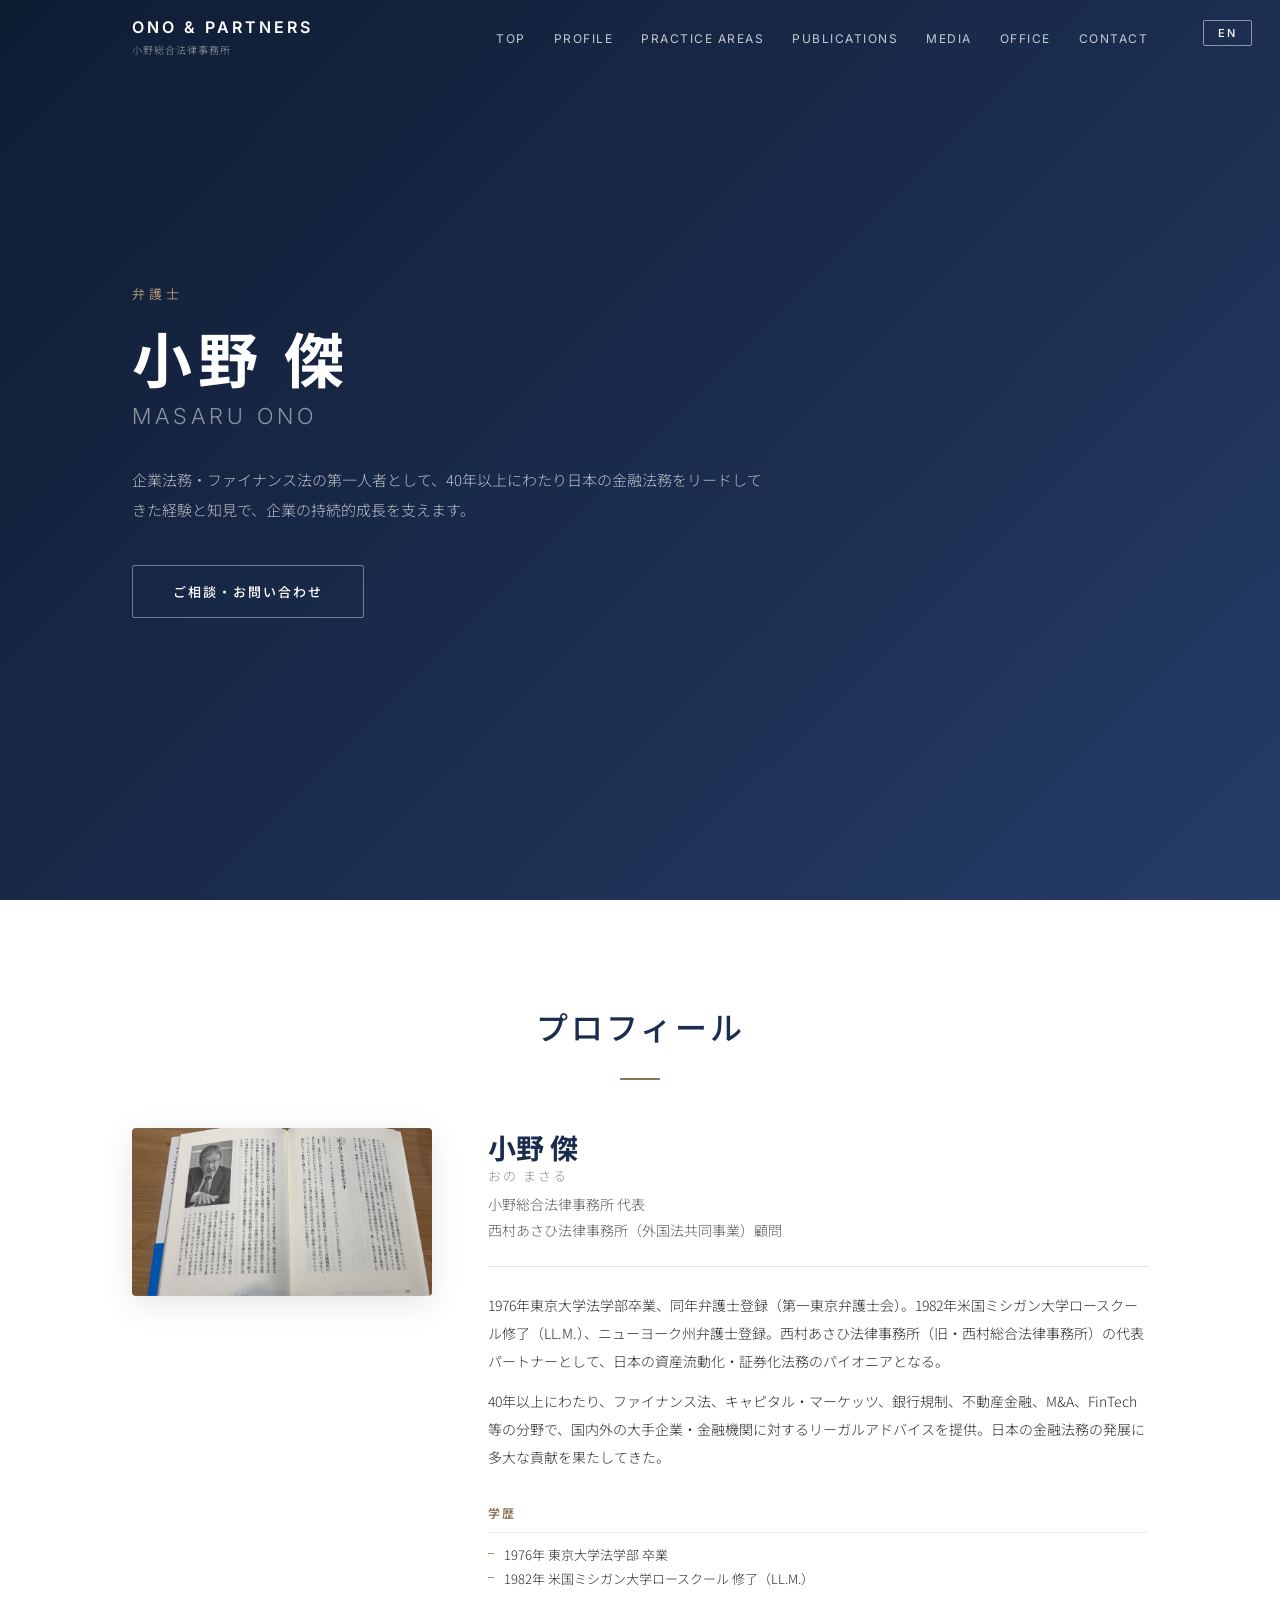
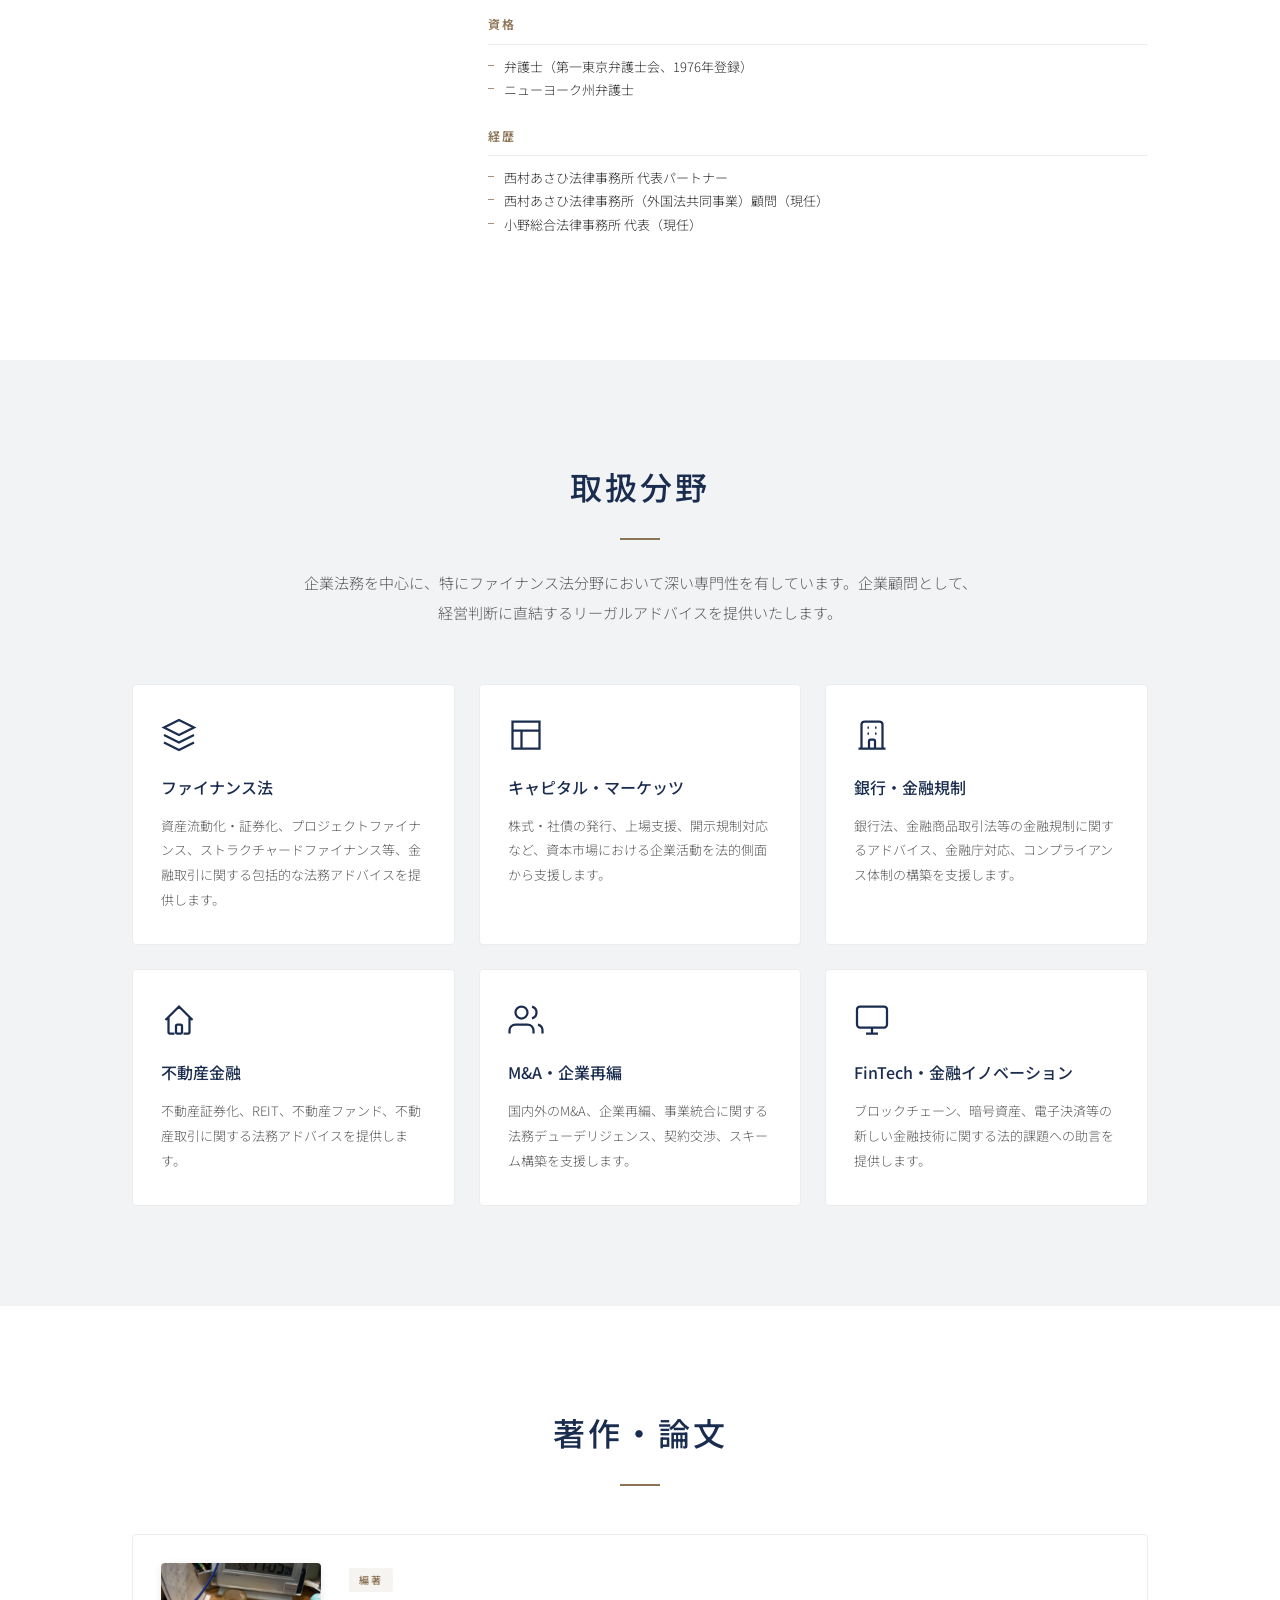
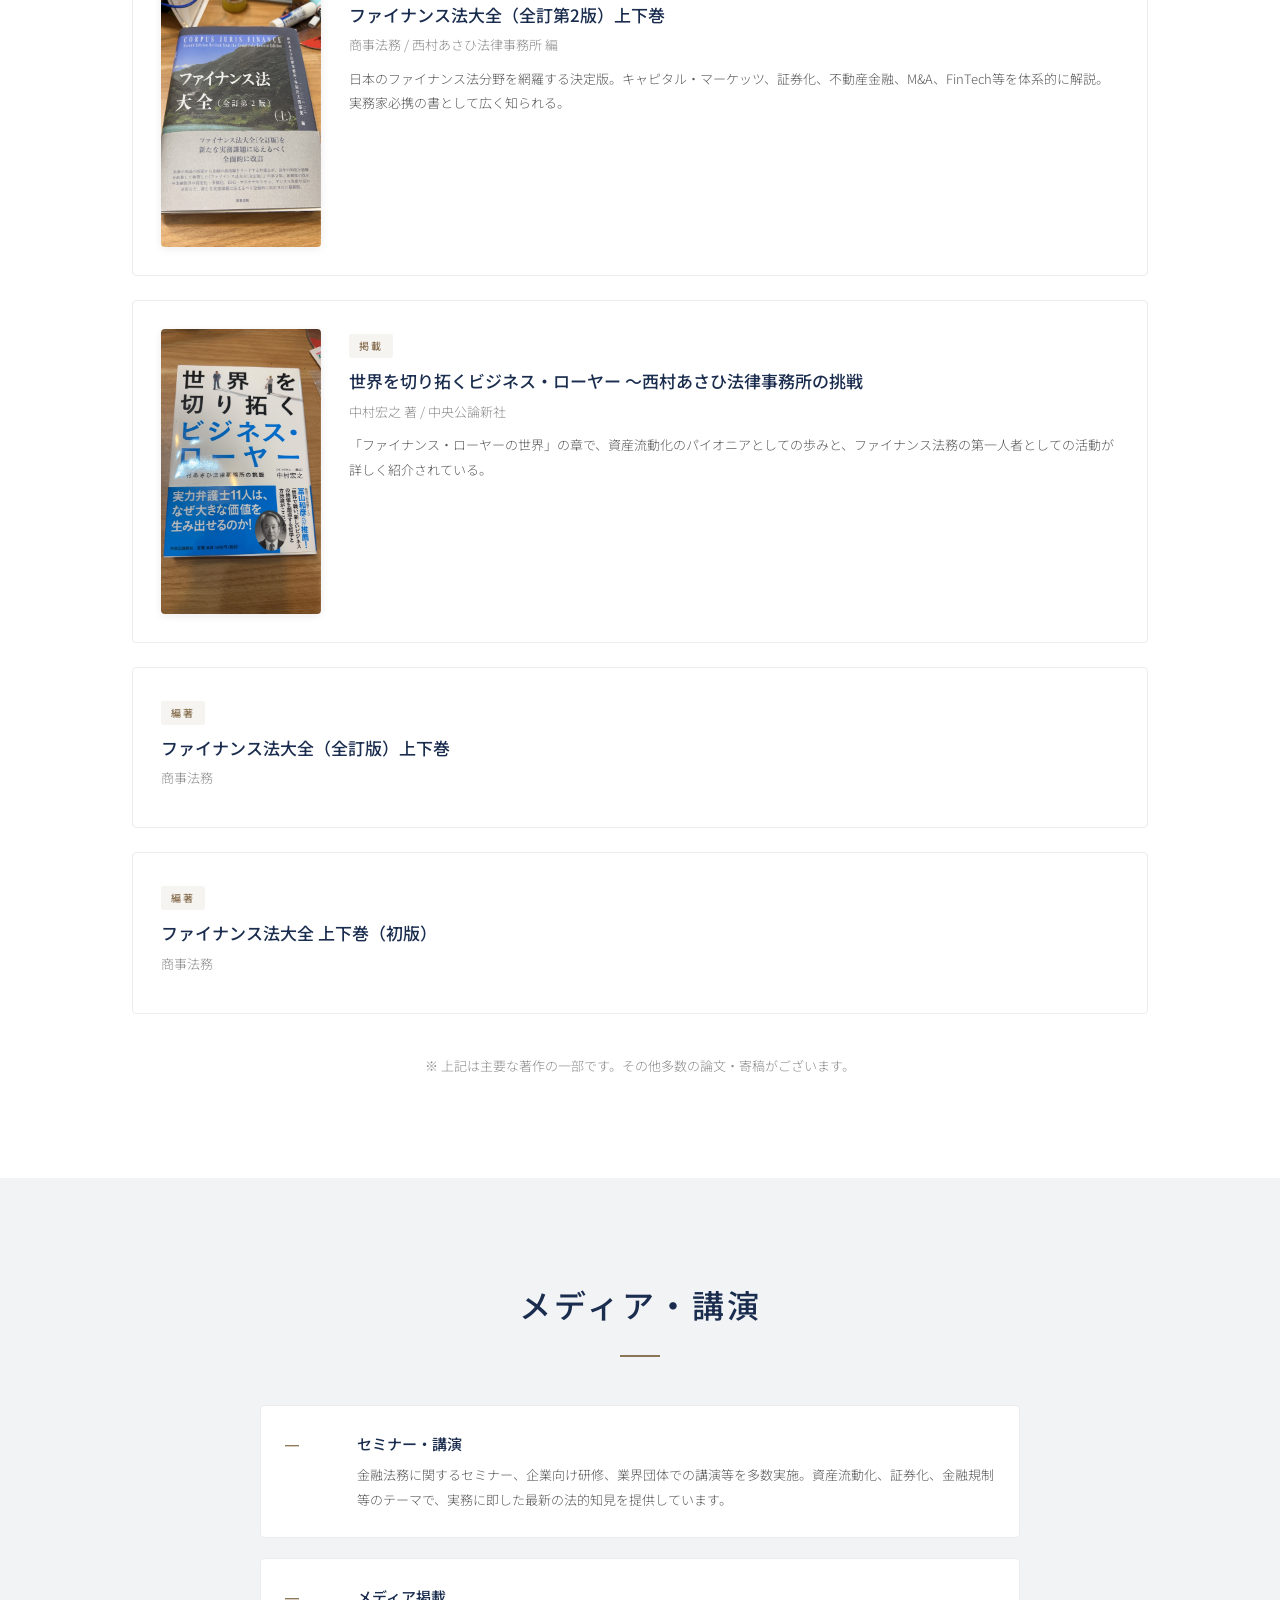
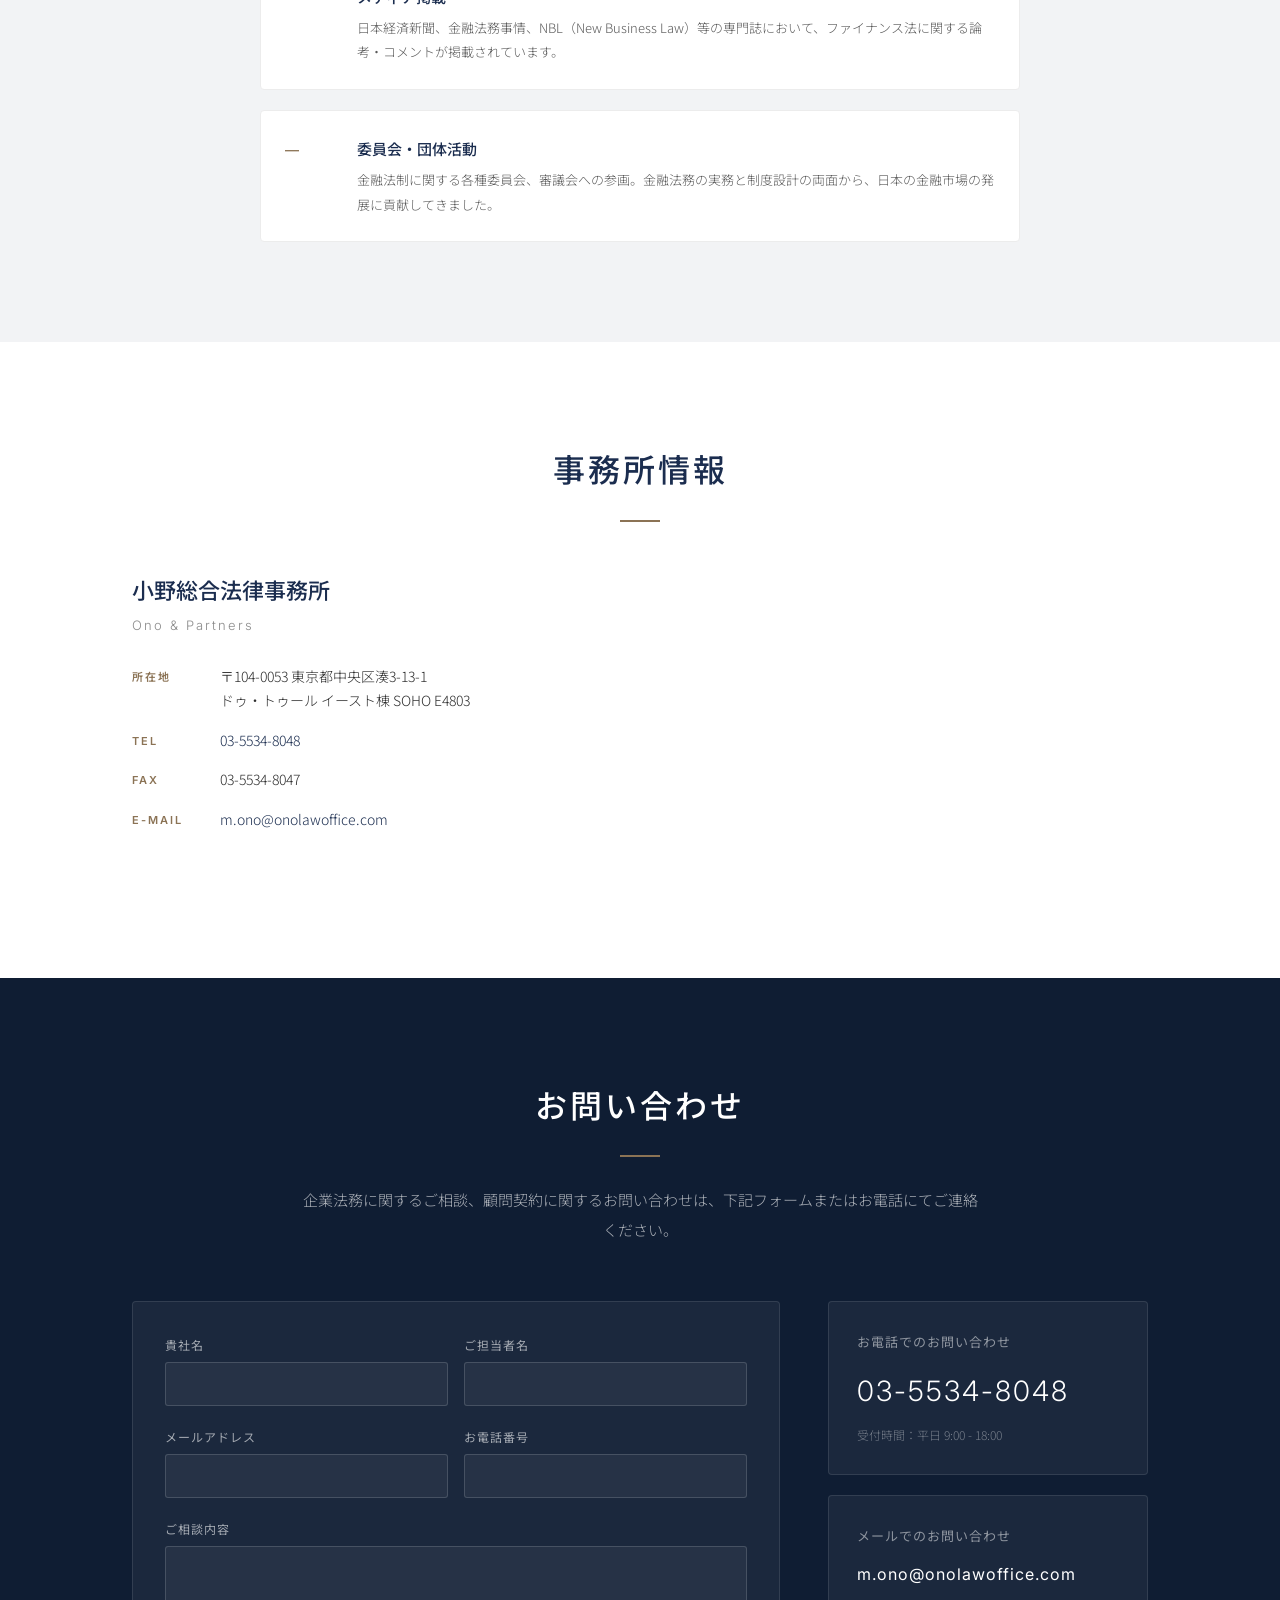
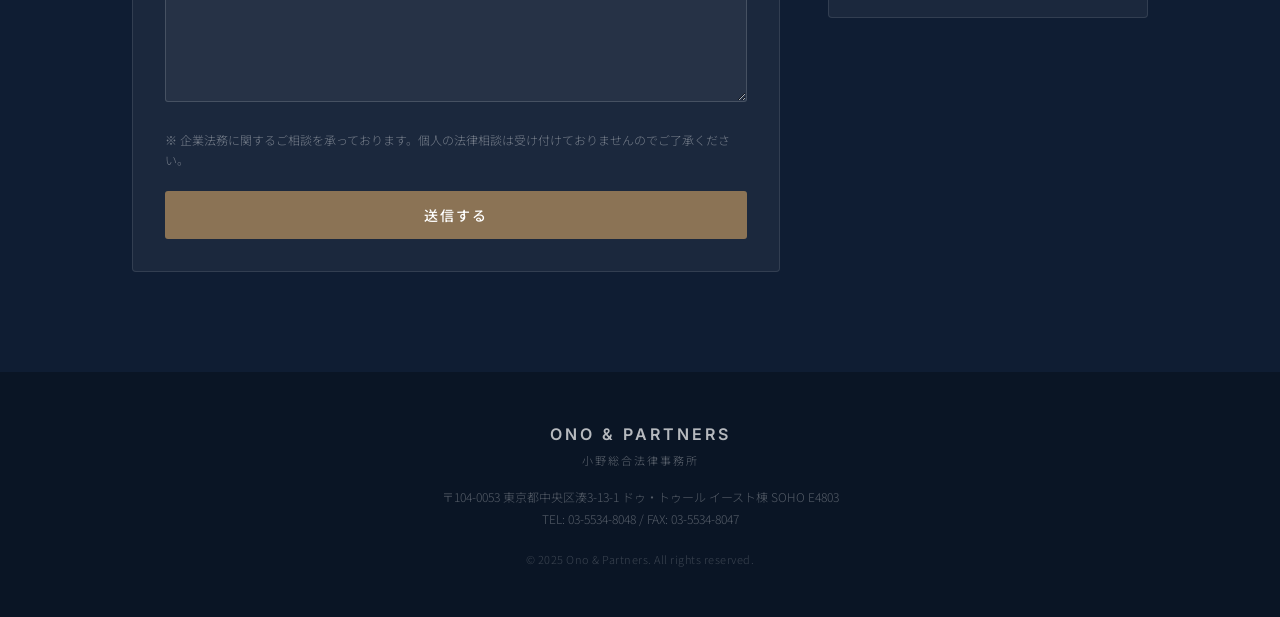
==== index.html @ d0ddd467 "Initial release: Ono & Partners official website - Professional law firm website for Masaru Ono - Se" ====
<!DOCTYPE html>
<html lang="ja">
<head>
    <meta charset="UTF-8">
    <meta name="viewport" content="width=device-width, initial-scale=1.0">
    <title>小野総合法律事務所 | Ono & Partners</title>
    <meta name="description" content="小野総合法律事務所（Ono & Partners）。代表弁護士 小野傑。企業法務・ファイナンス法を中心に、企業顧問として幅広いリーガルサービスを提供。">
    <link rel="canonical" href="https://ono-law-office.github.io/ono-partners/">
    <link rel="preconnect" href="https://fonts.googleapis.com">
    <link rel="preconnect" href="https://fonts.gstatic.com" crossorigin>
    <link href="https://fonts.googleapis.com/css2?family=Noto+Sans+JP:wght@300;400;500;700&family=Inter:wght@300;400;500;600&display=swap" rel="stylesheet">
    <link rel="stylesheet" href="style.css">
</head>
<body>

    <!-- 言語切替 -->
    <button class="lang-toggle" id="lang-toggle" title="Switch Language">EN</button>

    <!-- ナビゲーション -->
    <nav id="nav">
        <div class="nav-inner">
            <a href="#top" class="nav-logo">
                <span class="nav-logo-main">ONO & PARTNERS</span>
                <span class="nav-logo-sub" data-ja="小野総合法律事務所" data-en="Ono & Partners">小野総合法律事務所</span>
            </a>
            <button class="nav-toggle" id="nav-toggle" aria-label="Menu">
                <span></span><span></span><span></span>
            </button>
            <ul class="nav-links" id="nav-links">
                <li><a href="#top">Top</a></li>
                <li><a href="#profile">Profile</a></li>
                <li><a href="#practice">Practice Areas</a></li>
                <li><a href="#publications">Publications</a></li>
                <li><a href="#media">Media</a></li>
                <li><a href="#office">Office</a></li>
                <li><a href="#contact">Contact</a></li>
            </ul>
        </div>
    </nav>

    <!-- ヒーロー -->
    <section id="top" class="hero">
        <div class="hero-overlay"></div>
        <div class="hero-content">
            <p class="hero-label" data-ja="弁護士" data-en="Attorney at Law">弁護士</p>
            <h1 class="hero-name">
                <span class="hero-name-jp" data-ja="小野 傑" data-en="Masaru Ono">小野 傑</span>
                <span class="hero-name-en" data-ja="Masaru Ono" data-en="小野 傑">Masaru Ono</span>
            </h1>
            <p class="hero-desc" data-ja="企業法務・ファイナンス法の第一人者として、40年以上にわたり日本の金融法務をリードしてきた経験と知見で、企業の持続的成長を支えます。" data-en="With over 40 years of experience leading Japan's financial legal practice, I support sustainable corporate growth through expertise in corporate and finance law.">企業法務・ファイナンス法の第一人者として、40年以上にわたり日本の金融法務をリードしてきた経験と知見で、企業の持続的成長を支えます。</p>
            <a href="#contact" class="hero-cta" data-ja="ご相談・お問い合わせ" data-en="Contact Us">ご相談・お問い合わせ</a>
        </div>
    </section>

    <!-- Profile -->
    <section id="profile" class="section">
        <div class="container">
            <h2 class="section-title" data-ja="プロフィール" data-en="Profile">プロフィール</h2>
            <div class="profile-layout">
                <div class="profile-photo">
                    <img src="images/profile.jpg" alt="小野傑 弁護士">
                </div>
                <div class="profile-info">
                    <h3 class="profile-name">
                        <span data-ja="小野 傑" data-en="Masaru Ono">小野 傑</span>
                        <small data-ja="おの まさる" data-en="Ono Masaru">おの まさる</small>
                    </h3>
                    <p class="profile-title" data-ja="小野総合法律事務所 代表" data-en="Managing Partner, Ono & Partners">小野総合法律事務所 代表</p>
                    <p class="profile-title" data-ja="西村あさひ法律事務所（外国法共同事業）顧問" data-en="Counsel, Nishimura & Asahi (Gaikokuho Kyodo Jigyo)">西村あさひ法律事務所（外国法共同事業）顧問</p>

                    <div class="profile-bio">
                        <p data-ja="1976年東京大学法学部卒業、同年弁護士登録（第一東京弁護士会）。1982年米国ミシガン大学ロースクール修了（LL.M.）、ニューヨーク州弁護士登録。西村あさひ法律事務所（旧・西村総合法律事務所）の代表パートナーとして、日本の資産流動化・証券化法務のパイオニアとなる。" data-en="Graduated from the University of Tokyo, Faculty of Law in 1976 and admitted to the Japan Bar (Dai-Ichi Tokyo Bar Association) the same year. Completed LL.M. at the University of Michigan Law School in 1982 and admitted to the New York Bar. As Representative Partner of Nishimura & Asahi, he pioneered asset securitization and structured finance law in Japan.">1976年東京大学法学部卒業、同年弁護士登録（第一東京弁護士会）。1982年米国ミシガン大学ロースクール修了（LL.M.）、ニューヨーク州弁護士登録。西村あさひ法律事務所（旧・西村総合法律事務所）の代表パートナーとして、日本の資産流動化・証券化法務のパイオニアとなる。</p>
                        <p data-ja="40年以上にわたり、ファイナンス法、キャピタル・マーケッツ、銀行規制、不動産金融、M&A、FinTech等の分野で、国内外の大手企業・金融機関に対するリーガルアドバイスを提供。日本の金融法務の発展に多大な貢献を果たしてきた。" data-en="For over 40 years, he has provided legal advice to major domestic and international corporations and financial institutions in the fields of finance law, capital markets, banking regulation, real estate finance, M&A, and FinTech, making significant contributions to the development of financial legal practice in Japan.">40年以上にわたり、ファイナンス法、キャピタル・マーケッツ、銀行規制、不動産金融、M&A、FinTech等の分野で、国内外の大手企業・金融機関に対するリーガルアドバイスを提供。日本の金融法務の発展に多大な貢献を果たしてきた。</p>
                    </div>

                    <div class="profile-details">
                        <div class="detail-group">
                            <h4 data-ja="学歴" data-en="Education">学歴</h4>
                            <ul>
                                <li data-ja="1976年 東京大学法学部 卒業" data-en="1976 — University of Tokyo, Faculty of Law (LL.B.)">1976年 東京大学法学部 卒業</li>
                                <li data-ja="1982年 米国ミシガン大学ロースクール 修了（LL.M.）" data-en="1982 — University of Michigan Law School (LL.M.)">1982年 米国ミシガン大学ロースクール 修了（LL.M.）</li>
                            </ul>
                        </div>
                        <div class="detail-group">
                            <h4 data-ja="資格" data-en="Admissions">資格</h4>
                            <ul>
                                <li data-ja="弁護士（第一東京弁護士会、1976年登録）" data-en="Attorney at Law (Dai-Ichi Tokyo Bar Association, 1976)">弁護士（第一東京弁護士会、1976年登録）</li>
                                <li data-ja="ニューヨーク州弁護士" data-en="Attorney at Law, New York State">ニューヨーク州弁護士</li>
                            </ul>
                        </div>
                        <div class="detail-group">
                            <h4 data-ja="経歴" data-en="Career">経歴</h4>
                            <ul>
                                <li data-ja="西村あさひ法律事務所 代表パートナー" data-en="Nishimura & Asahi — Representative Partner">西村あさひ法律事務所 代表パートナー</li>
                                <li data-ja="西村あさひ法律事務所（外国法共同事業）顧問（現任）" data-en="Nishimura & Asahi (Gaikokuho Kyodo Jigyo) — Counsel (Current)">西村あさひ法律事務所（外国法共同事業）顧問（現任）</li>
                                <li data-ja="小野総合法律事務所 代表（現任）" data-en="Ono & Partners — Managing Partner (Current)">小野総合法律事務所 代表（現任）</li>
                            </ul>
                        </div>
                    </div>
                </div>
            </div>
        </div>
    </section>

    <!-- Practice Areas -->
    <section id="practice" class="section section-alt">
        <div class="container">
            <h2 class="section-title" data-ja="取扱分野" data-en="Practice Areas">取扱分野</h2>
            <p class="section-intro" data-ja="企業法務を中心に、特にファイナンス法分野において深い専門性を有しています。企業顧問として、経営判断に直結するリーガルアドバイスを提供いたします。" data-en="Specializing in corporate law with deep expertise in finance law. As corporate counsel, I provide legal advice directly linked to management decisions.">企業法務を中心に、特にファイナンス法分野において深い専門性を有しています。企業顧問として、経営判断に直結するリーガルアドバイスを提供いたします。</p>
            <div class="practice-grid">
                <div class="practice-card">
                    <div class="practice-icon">
                        <svg viewBox="0 0 24 24" fill="none" stroke="currentColor" stroke-width="1.5"><path d="M12 2L2 7l10 5 10-5-10-5zM2 17l10 5 10-5M2 12l10 5 10-5"/></svg>
                    </div>
                    <h3 data-ja="ファイナンス法" data-en="Finance Law">ファイナンス法</h3>
                    <p data-ja="資産流動化・証券化、プロジェクトファイナンス、ストラクチャードファイナンス等、金融取引に関する包括的な法務アドバイスを提供します。" data-en="Comprehensive legal advice on financial transactions including asset securitization, project finance, and structured finance.">資産流動化・証券化、プロジェクトファイナンス、ストラクチャードファイナンス等、金融取引に関する包括的な法務アドバイスを提供します。</p>
                </div>
                <div class="practice-card">
                    <div class="practice-icon">
                        <svg viewBox="0 0 24 24" fill="none" stroke="currentColor" stroke-width="1.5"><path d="M3 3h18v18H3zM3 9h18M9 21V9"/></svg>
                    </div>
                    <h3 data-ja="キャピタル・マーケッツ" data-en="Capital Markets">キャピタル・マーケッツ</h3>
                    <p data-ja="株式・社債の発行、上場支援、開示規制対応など、資本市場における企業活動を法的側面から支援します。" data-en="Legal support for corporate activities in capital markets, including equity and bond issuance, IPO support, and disclosure regulation compliance.">株式・社債の発行、上場支援、開示規制対応など、資本市場における企業活動を法的側面から支援します。</p>
                </div>
                <div class="practice-card">
                    <div class="practice-icon">
                        <svg viewBox="0 0 24 24" fill="none" stroke="currentColor" stroke-width="1.5"><path d="M19 21V5a2 2 0 00-2-2H7a2 2 0 00-2 2v16m14 0h2m-2 0h-5m-9 0H3m2 0h5M9 7h1m-1 4h1m4-4h1m-1 4h1m-5 10v-5a1 1 0 011-1h2a1 1 0 011 1v5m-4 0h4"/></svg>
                    </div>
                    <h3 data-ja="銀行・金融規制" data-en="Banking & Financial Regulation">銀行・金融規制</h3>
                    <p data-ja="銀行法、金融商品取引法等の金融規制に関するアドバイス、金融庁対応、コンプライアンス体制の構築を支援します。" data-en="Advice on financial regulations including the Banking Act and Financial Instruments and Exchange Act, FSA compliance, and regulatory framework development.">銀行法、金融商品取引法等の金融規制に関するアドバイス、金融庁対応、コンプライアンス体制の構築を支援します。</p>
                </div>
                <div class="practice-card">
                    <div class="practice-icon">
                        <svg viewBox="0 0 24 24" fill="none" stroke="currentColor" stroke-width="1.5"><path d="M3 12l2-2m0 0l7-7 7 7M5 10v10a1 1 0 001 1h3m10-11l2 2m-2-2v10a1 1 0 01-1 1h-3m-4 0a1 1 0 01-1-1v-4a1 1 0 011-1h2a1 1 0 011 1v4a1 1 0 01-1 1m-2 0h2"/></svg>
                    </div>
                    <h3 data-ja="不動産金融" data-en="Real Estate Finance">不動産金融</h3>
                    <p data-ja="不動産証券化、REIT、不動産ファンド、不動産取引に関する法務アドバイスを提供します。" data-en="Legal advice on real estate securitization, REITs, real estate funds, and real estate transactions.">不動産証券化、REIT、不動産ファンド、不動産取引に関する法務アドバイスを提供します。</p>
                </div>
                <div class="practice-card">
                    <div class="practice-icon">
                        <svg viewBox="0 0 24 24" fill="none" stroke="currentColor" stroke-width="1.5"><path d="M17 21v-2a4 4 0 00-4-4H5a4 4 0 00-4 4v2"/><circle cx="9" cy="7" r="4"/><path d="M23 21v-2a4 4 0 00-3-3.87M16 3.13a4 4 0 010 7.75"/></svg>
                    </div>
                    <h3 data-ja="M&A・企業再編" data-en="M&A / Corporate Restructuring">M&A・企業再編</h3>
                    <p data-ja="国内外のM&A、企業再編、事業統合に関する法務デューデリジェンス、契約交渉、スキーム構築を支援します。" data-en="Legal due diligence, contract negotiation, and scheme development for domestic and cross-border M&A, corporate restructuring, and business integration.">国内外のM&A、企業再編、事業統合に関する法務デューデリジェンス、契約交渉、スキーム構築を支援します。</p>
                </div>
                <div class="practice-card">
                    <div class="practice-icon">
                        <svg viewBox="0 0 24 24" fill="none" stroke="currentColor" stroke-width="1.5"><rect x="2" y="3" width="20" height="14" rx="2"/><path d="M8 21h8M12 17v4"/></svg>
                    </div>
                    <h3 data-ja="FinTech・金融イノベーション" data-en="FinTech & Financial Innovation">FinTech・金融イノベーション</h3>
                    <p data-ja="ブロックチェーン、暗号資産、電子決済等の新しい金融技術に関する法的課題への助言を提供します。" data-en="Legal advice on emerging financial technologies including blockchain, crypto assets, and electronic payments.">ブロックチェーン、暗号資産、電子決済等の新しい金融技術に関する法的課題への助言を提供します。</p>
                </div>
            </div>
        </div>
    </section>

    <!-- Publications -->
    <section id="publications" class="section">
        <div class="container">
            <h2 class="section-title" data-ja="著作・論文" data-en="Publications">著作・論文</h2>
            <div class="publications-list">
                <div class="pub-item pub-featured">
                    <div class="pub-img">
                        <img src="images/book-finance.jpg" alt="ファイナンス法大全" loading="lazy">
                    </div>
                    <div class="pub-info">
                        <span class="pub-badge" data-ja="編著" data-en="Editor">編著</span>
                        <h3 data-ja="ファイナンス法大全（全訂第2版）上下巻" data-en="Corpus Juris Finance (2nd Revised Edition) Vol. I & II">ファイナンス法大全（全訂第2版）上下巻</h3>
                        <p class="pub-meta" data-ja="商事法務 / 西村あさひ法律事務所 編" data-en="Shoji Homu / Edited by Nishimura & Asahi">商事法務 / 西村あさひ法律事務所 編</p>
                        <p class="pub-desc" data-ja="日本のファイナンス法分野を網羅する決定版。キャピタル・マーケッツ、証券化、不動産金融、M&A、FinTech等を体系的に解説。実務家必携の書として広く知られる。" data-en="The definitive reference on finance law in Japan, covering capital markets, securitization, real estate finance, M&A, FinTech, and more. Widely recognized as essential reading for practitioners.">日本のファイナンス法分野を網羅する決定版。キャピタル・マーケッツ、証券化、不動産金融、M&A、FinTech等を体系的に解説。実務家必携の書として広く知られる。</p>
                    </div>
                </div>
                <div class="pub-item pub-featured">
                    <div class="pub-img">
                        <img src="images/book-business-lawyer.jpg" alt="世界を切り拓くビジネス・ローヤー" loading="lazy">
                    </div>
                    <div class="pub-info">
                        <span class="pub-badge" data-ja="掲載" data-en="Featured">掲載</span>
                        <h3 data-ja="世界を切り拓くビジネス・ローヤー ～西村あさひ法律事務所の挑戦" data-en="Business Lawyers Forging the World — The Challenge of Nishimura & Asahi">世界を切り拓くビジネス・ローヤー ～西村あさひ法律事務所の挑戦</h3>
                        <p class="pub-meta" data-ja="中村宏之 著 / 中央公論新社" data-en="By Hiroyuki Nakamura / Chuokoron-Shinsha">中村宏之 著 / 中央公論新社</p>
                        <p class="pub-desc" data-ja="「ファイナンス・ローヤーの世界」の章で、資産流動化のパイオニアとしての歩みと、ファイナンス法務の第一人者としての活動が詳しく紹介されている。" data-en="The chapter 'The World of a Finance Lawyer' provides a detailed account of his pioneering work in asset securitization and his role as a leading figure in finance law.">「ファイナンス・ローヤーの世界」の章で、資産流動化のパイオニアとしての歩みと、ファイナンス法務の第一人者としての活動が詳しく紹介されている。</p>
                    </div>
                </div>
                <div class="pub-item">
                    <div class="pub-info">
                        <span class="pub-badge" data-ja="編著" data-en="Editor">編著</span>
                        <h3 data-ja="ファイナンス法大全（全訂版）上下巻" data-en="Corpus Juris Finance (Revised Edition) Vol. I & II">ファイナンス法大全（全訂版）上下巻</h3>
                        <p class="pub-meta" data-ja="商事法務" data-en="Shoji Homu">商事法務</p>
                    </div>
                </div>
                <div class="pub-item">
                    <div class="pub-info">
                        <span class="pub-badge" data-ja="編著" data-en="Editor">編著</span>
                        <h3 data-ja="ファイナンス法大全 上下巻（初版）" data-en="Corpus Juris Finance Vol. I & II (1st Edition)">ファイナンス法大全 上下巻（初版）</h3>
                        <p class="pub-meta" data-ja="商事法務" data-en="Shoji Homu">商事法務</p>
                    </div>
                </div>
            </div>
            <p class="section-note" data-ja="※ 上記は主要な著作の一部です。その他多数の論文・寄稿がございます。" data-en="* The above is a selection of major publications. Numerous additional papers and contributions are available.">※ 上記は主要な著作の一部です。その他多数の論文・寄稿がございます。</p>
        </div>
    </section>

    <!-- Media -->
    <section id="media" class="section section-alt">
        <div class="container">
            <h2 class="section-title" data-ja="メディア・講演" data-en="Media & Lectures">メディア・講演</h2>
            <div class="media-list">
                <div class="media-item">
                    <div class="media-year">—</div>
                    <div class="media-info">
                        <h3 data-ja="セミナー・講演" data-en="Seminars & Lectures">セミナー・講演</h3>
                        <p data-ja="金融法務に関するセミナー、企業向け研修、業界団体での講演等を多数実施。資産流動化、証券化、金融規制等のテーマで、実務に即した最新の法的知見を提供しています。" data-en="Numerous seminars on financial law, corporate training sessions, and industry lectures. Providing practical, up-to-date legal insights on asset securitization, structured finance, and financial regulation.">金融法務に関するセミナー、企業向け研修、業界団体での講演等を多数実施。資産流動化、証券化、金融規制等のテーマで、実務に即した最新の法的知見を提供しています。</p>
                    </div>
                </div>
                <div class="media-item">
                    <div class="media-year">—</div>
                    <div class="media-info">
                        <h3 data-ja="メディア掲載" data-en="Media Coverage">メディア掲載</h3>
                        <p data-ja="日本経済新聞、金融法務事情、NBL（New Business Law）等の専門誌において、ファイナンス法に関する論考・コメントが掲載されています。" data-en="Articles and commentary on finance law published in the Nikkei, Financial Law Journal (Kinyu Homu Jijo), NBL (New Business Law), and other professional publications.">日本経済新聞、金融法務事情、NBL（New Business Law）等の専門誌において、ファイナンス法に関する論考・コメントが掲載されています。</p>
                    </div>
                </div>
                <div class="media-item">
                    <div class="media-year">—</div>
                    <div class="media-info">
                        <h3 data-ja="委員会・団体活動" data-en="Committee & Association Activities">委員会・団体活動</h3>
                        <p data-ja="金融法制に関する各種委員会、審議会への参画。金融法務の実務と制度設計の両面から、日本の金融市場の発展に貢献してきました。" data-en="Participation in various committees and councils related to financial legislation, contributing to the development of Japan's financial markets through both practice and institutional design.">金融法制に関する各種委員会、審議会への参画。金融法務の実務と制度設計の両面から、日本の金融市場の発展に貢献してきました。</p>
                    </div>
                </div>
            </div>
        </div>
    </section>

    <!-- Office Info -->
    <section id="office" class="section">
        <div class="container">
            <h2 class="section-title" data-ja="事務所情報" data-en="Office Information">事務所情報</h2>
            <div class="office-layout">
                <div class="office-info">
                    <h3 data-ja="小野総合法律事務所" data-en="Ono & Partners">小野総合法律事務所</h3>
                    <p class="office-en">Ono & Partners</p>
                    <div class="office-details">
                        <div class="office-row">
                            <span class="office-label" data-ja="所在地" data-en="Address">所在地</span>
                            <span data-ja="〒104-0053 東京都中央区湊3-13-1 ドゥ・トゥール イースト棟 SOHO E4803" data-en="Deux Tours East SOHO E4803, 3-13-1 Minato, Chuo-ku, Tokyo 104-0053, Japan">〒104-0053 東京都中央区湊3-13-1<br>ドゥ・トゥール イースト棟 SOHO E4803</span>
                        </div>
                        <div class="office-row">
                            <span class="office-label">TEL</span>
                            <span><a href="tel:0355348048">03-5534-8048</a></span>
                        </div>
                        <div class="office-row">
                            <span class="office-label">FAX</span>
                            <span>03-5534-8047</span>
                        </div>
                        <div class="office-row">
                            <span class="office-label">E-MAIL</span>
                            <span><a href="mailto:m.ono@onolawoffice.com">m.ono@onolawoffice.com</a></span>
                        </div>
                    </div>
                </div>
                <div class="office-map">
                    <iframe
                        src="https://www.google.com/maps/embed?pb=!1m18!1m12!1m3!1d3241.2!2d139.7814!3d35.6687!2m3!1f0!2f0!3f0!3m2!1i1024!2i768!4f13.1!3m3!1m2!1s0x6018894249fe4299%3A0x1d9be9ddab14c8d7!2z44OJ44Kl44O744OI44Kl44O844Or!5e0!3m2!1sja!2sjp!4v1700000000000"
                        width="100%" height="300" style="border:0; border-radius:4px;" allowfullscreen="" loading="lazy"
                        referrerpolicy="no-referrer-when-downgrade">
                    </iframe>
                </div>
            </div>
        </div>
    </section>

    <!-- Contact -->
    <section id="contact" class="section section-dark">
        <div class="container">
            <h2 class="section-title light" data-ja="お問い合わせ" data-en="Contact">お問い合わせ</h2>
            <p class="section-intro light" data-ja="企業法務に関するご相談、顧問契約に関するお問い合わせは、下記フォームまたはお電話にてご連絡ください。" data-en="For inquiries regarding corporate legal services and advisory agreements, please contact us using the form below or by phone.">企業法務に関するご相談、顧問契約に関するお問い合わせは、下記フォームまたはお電話にてご連絡ください。</p>
            <div class="contact-layout">
                <form class="contact-form" action="https://formsubmit.co/m.ono@onolawoffice.com" method="POST">
                    <input type="hidden" name="_subject" value="ウェブサイトからのお問い合わせ">
                    <input type="hidden" name="_captcha" value="false">
                    <input type="hidden" name="_next" value="https://ono-law-office.github.io/ono-partners/">
                    <div class="form-row">
                        <div class="form-group">
                            <label for="company" data-ja="貴社名" data-en="Company Name">貴社名</label>
                            <input type="text" id="company" name="company" required>
                        </div>
                        <div class="form-group">
                            <label for="name" data-ja="ご担当者名" data-en="Your Name">ご担当者名</label>
                            <input type="text" id="name" name="name" required>
                        </div>
                    </div>
                    <div class="form-row">
                        <div class="form-group">
                            <label for="email" data-ja="メールアドレス" data-en="Email">メールアドレス</label>
                            <input type="email" id="email" name="email" required>
                        </div>
                        <div class="form-group">
                            <label for="phone" data-ja="お電話番号" data-en="Phone Number">お電話番号</label>
                            <input type="tel" id="phone" name="phone">
                        </div>
                    </div>
                    <div class="form-group">
                        <label for="message" data-ja="ご相談内容" data-en="Message">ご相談内容</label>
                        <textarea id="message" name="message" rows="6" required></textarea>
                    </div>
                    <p class="form-note" data-ja="※ 企業法務に関するご相談を承っております。個人の法律相談は受け付けておりませんのでご了承ください。" data-en="* We handle corporate legal matters only. Please note that we do not accept individual legal consultations.">※ 企業法務に関するご相談を承っております。個人の法律相談は受け付けておりませんのでご了承ください。</p>
                    <button type="submit" class="btn-submit" data-ja="送信する" data-en="Submit">送信する</button>
                </form>
                <div class="contact-side">
                    <div class="contact-card">
                        <h3 data-ja="お電話でのお問い合わせ" data-en="Contact by Phone">お電話でのお問い合わせ</h3>
                        <a href="tel:0355348048" class="contact-phone">03-5534-8048</a>
                        <p class="contact-hours" data-ja="受付時間：平日 9:00 - 18:00" data-en="Hours: Weekdays 9:00 - 18:00">受付時間：平日 9:00 - 18:00</p>
                    </div>
                    <div class="contact-card">
                        <h3 data-ja="メールでのお問い合わせ" data-en="Contact by Email">メールでのお問い合わせ</h3>
                        <a href="mailto:m.ono@onolawoffice.com" class="contact-email">m.ono@onolawoffice.com</a>
                    </div>
                </div>
            </div>
        </div>
    </section>

    <!-- フッター -->
    <footer class="footer">
        <div class="container">
            <div class="footer-inner">
                <div class="footer-brand">
                    <p class="footer-logo">ONO & PARTNERS</p>
                    <p class="footer-name-jp">小野総合法律事務所</p>
                </div>
                <div class="footer-info">
                    <p>〒104-0053 東京都中央区湊3-13-1 ドゥ・トゥール イースト棟 SOHO E4803</p>
                    <p>TEL: 03-5534-8048 / FAX: 03-5534-8047</p>
                </div>
                <p class="footer-copy">&copy; 2025 Ono & Partners. All rights reserved.</p>
            </div>
        </div>
    </footer>

    <script src="app.js"></script>
</body>
</html>
---- style.css ----
/* ========== Base ========== */
*, *::before, *::after { margin: 0; padding: 0; box-sizing: border-box; }

:root {
    --navy: #1B2D4F;
    --navy-dark: #0F1D33;
    --navy-light: #2A4270;
    --accent: #8B7355;
    --accent-light: #A89070;
    --white: #FFFFFF;
    --bg: #FAFAFA;
    --bg-alt: #F2F3F5;
    --text: #2D2D2D;
    --text-light: #5A5A5A;
    --text-muted: #8C8C8C;
    --border: #E0E0E0;
    --border-light: #ECECEC;
    --font-main: 'Noto Sans JP', 'Hiragino Sans', 'Meiryo', sans-serif;
    --font-en: 'Inter', 'Noto Sans JP', sans-serif;
}

html {
    scroll-behavior: smooth;
    font-size: 16px;
}

body {
    font-family: var(--font-main);
    color: var(--text);
    background: var(--white);
    -webkit-font-smoothing: antialiased;
    line-height: 1.8;
    font-weight: 300;
}

.container {
    max-width: 1080px;
    margin: 0 auto;
    padding: 0 32px;
}

img { max-width: 100%; height: auto; display: block; }

a { color: var(--navy); text-decoration: none; transition: color 0.3s; }
a:hover { color: var(--accent); }

/* ========== Language Toggle ========== */
.lang-toggle {
    position: fixed;
    top: 20px;
    right: 28px;
    z-index: 1100;
    background: transparent;
    color: var(--navy);
    border: 1px solid var(--navy);
    font-family: var(--font-en);
    font-size: 11px;
    font-weight: 500;
    letter-spacing: 2px;
    padding: 5px 14px;
    border-radius: 2px;
    cursor: pointer;
    transition: all 0.3s;
}

.lang-toggle:hover {
    background: var(--navy);
    color: var(--white);
}

.lang-toggle.on-hero {
    color: var(--white);
    border-color: rgba(255,255,255,0.5);
}

.lang-toggle.on-hero:hover {
    background: rgba(255,255,255,0.15);
    border-color: var(--white);
    color: var(--white);
}

/* ========== Navigation ========== */
#nav {
    position: fixed;
    top: 0; left: 0; right: 0;
    z-index: 1000;
    background: transparent;
    transition: background 0.4s, border-color 0.4s, box-shadow 0.4s;
    border-bottom: 1px solid transparent;
}

#nav.scrolled {
    background: rgba(255,255,255,0.97);
    backdrop-filter: blur(10px);
    -webkit-backdrop-filter: blur(10px);
    border-bottom-color: var(--border-light);
    box-shadow: 0 1px 8px rgba(0,0,0,0.04);
}

.nav-inner {
    max-width: 1080px;
    margin: 0 auto;
    padding: 0 32px;
    display: flex;
    align-items: center;
    justify-content: space-between;
    height: 72px;
}

.nav-logo {
    display: flex;
    flex-direction: column;
}

.nav-logo-main {
    font-family: var(--font-en);
    font-size: 16px;
    font-weight: 600;
    letter-spacing: 3px;
    color: var(--white);
    transition: color 0.4s;
}

#nav.scrolled .nav-logo-main {
    color: var(--navy);
}

.nav-logo-sub {
    font-size: 10px;
    letter-spacing: 1px;
    color: rgba(255,255,255,0.6);
    transition: color 0.4s;
}

#nav.scrolled .nav-logo-sub {
    color: var(--text-muted);
}

.nav-links {
    list-style: none;
    display: flex;
    gap: 28px;
}

.nav-links a {
    font-family: var(--font-en);
    font-size: 12px;
    font-weight: 400;
    letter-spacing: 1.5px;
    text-transform: uppercase;
    color: rgba(255,255,255,0.75);
    transition: color 0.3s;
}

#nav.scrolled .nav-links a {
    color: var(--text-light);
}

.nav-links a:hover {
    color: var(--white);
}

#nav.scrolled .nav-links a:hover {
    color: var(--navy);
}

/* ハンバーガー */
.nav-toggle {
    display: none;
    flex-direction: column;
    gap: 5px;
    background: none;
    border: none;
    cursor: pointer;
    padding: 4px;
}

.nav-toggle span {
    width: 22px;
    height: 1.5px;
    background: var(--white);
    transition: transform 0.3s, opacity 0.3s, background 0.4s;
}

#nav.scrolled .nav-toggle span {
    background: var(--navy);
}

.nav-toggle.open span:nth-child(1) { transform: translateY(6.5px) rotate(45deg); }
.nav-toggle.open span:nth-child(2) { opacity: 0; }
.nav-toggle.open span:nth-child(3) { transform: translateY(-6.5px) rotate(-45deg); }

/* ========== Hero ========== */
.hero {
    position: relative;
    min-height: 100vh;
    min-height: 100dvh;
    display: flex;
    align-items: center;
    background: var(--navy-dark);
}

.hero-overlay {
    position: absolute;
    inset: 0;
    background: linear-gradient(
        135deg,
        rgba(15, 29, 51, 0.95) 0%,
        rgba(27, 45, 79, 0.90) 50%,
        rgba(42, 66, 112, 0.85) 100%
    );
}

.hero-content {
    position: relative;
    z-index: 1;
    max-width: 1080px;
    margin: 0 auto;
    padding: 0 32px;
    width: 100%;
}

.hero-label {
    font-size: 13px;
    font-weight: 400;
    letter-spacing: 4px;
    color: var(--accent-light);
    margin-bottom: 16px;
}

.hero-name {
    margin-bottom: 28px;
}

.hero-name-jp {
    display: block;
    font-size: clamp(36px, 7vw, 60px);
    font-weight: 700;
    letter-spacing: 6px;
    color: var(--white);
    margin-bottom: 4px;
    line-height: 1.2;
}

.hero-name-en {
    display: block;
    font-family: var(--font-en);
    font-size: clamp(16px, 3vw, 22px);
    font-weight: 300;
    letter-spacing: 4px;
    text-transform: uppercase;
    color: rgba(255,255,255,0.5);
}

.hero-desc {
    font-size: 15px;
    line-height: 2;
    color: rgba(255,255,255,0.7);
    max-width: 640px;
    margin-bottom: 40px;
}

.hero-cta {
    display: inline-block;
    font-size: 13px;
    font-weight: 500;
    letter-spacing: 2px;
    color: var(--white);
    padding: 14px 40px;
    border: 1px solid rgba(255,255,255,0.4);
    border-radius: 2px;
    transition: all 0.3s;
}

.hero-cta:hover {
    background: rgba(255,255,255,0.1);
    border-color: var(--white);
    color: var(--white);
}

/* ========== Sections ========== */
.section {
    padding: 100px 0;
}

.section-alt {
    background: var(--bg-alt);
}

.section-dark {
    background: var(--navy-dark);
}

.section-title {
    font-family: var(--font-en);
    font-size: clamp(24px, 4vw, 32px);
    font-weight: 500;
    letter-spacing: 3px;
    text-align: center;
    color: var(--navy);
    margin-bottom: 12px;
    text-transform: uppercase;
}

.section-title.light {
    color: var(--white);
}

.section-title::after {
    content: "";
    display: block;
    width: 40px;
    height: 2px;
    background: var(--accent);
    margin: 20px auto 48px;
}

.section-intro {
    text-align: center;
    color: var(--text-light);
    font-size: 15px;
    max-width: 680px;
    margin: -20px auto 56px;
    line-height: 2;
}

.section-intro.light {
    color: rgba(255,255,255,0.65);
}

.section-note {
    text-align: center;
    color: var(--text-muted);
    font-size: 13px;
    margin-top: 40px;
}

/* ========== Profile ========== */
.profile-layout {
    display: grid;
    grid-template-columns: 300px 1fr;
    gap: 56px;
    align-items: start;
}

.profile-photo img {
    border-radius: 4px;
    box-shadow: 0 8px 32px rgba(0,0,0,0.10);
}

.profile-name {
    font-size: 28px;
    font-weight: 700;
    color: var(--navy);
    margin-bottom: 8px;
    line-height: 1.4;
}

.profile-name small {
    display: block;
    font-size: 13px;
    font-weight: 300;
    color: var(--text-muted);
    letter-spacing: 2px;
}

.profile-title {
    font-size: 14px;
    color: var(--text-light);
    margin-bottom: 4px;
    line-height: 1.6;
}

.profile-bio {
    margin-top: 24px;
    padding-top: 24px;
    border-top: 1px solid var(--border);
}

.profile-bio p {
    font-size: 14px;
    line-height: 2;
    color: var(--text);
    margin-bottom: 12px;
}

.profile-details {
    margin-top: 32px;
}

.detail-group {
    margin-bottom: 24px;
}

.detail-group h4 {
    font-family: var(--font-en);
    font-size: 12px;
    font-weight: 600;
    letter-spacing: 2px;
    text-transform: uppercase;
    color: var(--accent);
    margin-bottom: 10px;
    padding-bottom: 8px;
    border-bottom: 1px solid var(--border-light);
}

.detail-group ul {
    list-style: none;
}

.detail-group li {
    font-size: 13px;
    color: var(--text);
    line-height: 1.8;
    padding-left: 16px;
    position: relative;
}

.detail-group li::before {
    content: "";
    position: absolute;
    left: 0;
    top: 10px;
    width: 6px;
    height: 1px;
    background: var(--accent-light);
}

/* ========== Practice Areas ========== */
.practice-grid {
    display: grid;
    grid-template-columns: repeat(3, 1fr);
    gap: 24px;
}

.practice-card {
    background: var(--white);
    border: 1px solid var(--border-light);
    border-radius: 4px;
    padding: 32px 28px;
    transition: box-shadow 0.3s, border-color 0.3s;
}

.practice-card:hover {
    box-shadow: 0 4px 20px rgba(0,0,0,0.06);
    border-color: var(--accent-light);
}

.practice-icon {
    width: 36px;
    height: 36px;
    color: var(--navy);
    margin-bottom: 20px;
}

.practice-icon svg {
    width: 100%;
    height: 100%;
}

.practice-card h3 {
    font-size: 16px;
    font-weight: 500;
    color: var(--navy);
    margin-bottom: 12px;
}

.practice-card p {
    font-size: 13px;
    line-height: 1.9;
    color: var(--text-light);
}

/* ========== Publications ========== */
.publications-list {
    display: flex;
    flex-direction: column;
    gap: 24px;
}

.pub-item {
    display: flex;
    gap: 28px;
    padding: 28px;
    border: 1px solid var(--border-light);
    border-radius: 4px;
    background: var(--white);
    transition: box-shadow 0.3s;
}

.pub-item:hover {
    box-shadow: 0 4px 20px rgba(0,0,0,0.06);
}

.pub-img {
    flex-shrink: 0;
    width: 160px;
}

.pub-img img {
    border-radius: 4px;
    box-shadow: 0 2px 8px rgba(0,0,0,0.08);
}

.pub-badge {
    display: inline-block;
    font-size: 10px;
    font-weight: 500;
    letter-spacing: 2px;
    text-transform: uppercase;
    color: var(--accent);
    background: rgba(139, 115, 85, 0.08);
    padding: 3px 10px;
    border-radius: 2px;
    margin-bottom: 10px;
}

.pub-info h3 {
    font-size: 17px;
    font-weight: 500;
    color: var(--navy);
    margin-bottom: 6px;
    line-height: 1.5;
}

.pub-meta {
    font-size: 13px;
    color: var(--text-muted);
    margin-bottom: 10px;
}

.pub-desc {
    font-size: 13px;
    line-height: 1.9;
    color: var(--text-light);
}

/* ========== Media ========== */
.media-list {
    display: flex;
    flex-direction: column;
    gap: 20px;
    max-width: 760px;
    margin: 0 auto;
}

.media-item {
    display: flex;
    gap: 24px;
    padding: 24px;
    background: var(--white);
    border: 1px solid var(--border-light);
    border-radius: 4px;
}

.media-year {
    flex-shrink: 0;
    width: 48px;
    font-family: var(--font-en);
    font-size: 14px;
    font-weight: 500;
    color: var(--accent);
    padding-top: 2px;
}

.media-info h3 {
    font-size: 15px;
    font-weight: 500;
    color: var(--navy);
    margin-bottom: 6px;
}

.media-info p {
    font-size: 13px;
    line-height: 1.9;
    color: var(--text-light);
}

/* ========== Office ========== */
.office-layout {
    display: grid;
    grid-template-columns: 1fr 1fr;
    gap: 48px;
    align-items: start;
}

.office-info h3 {
    font-size: 22px;
    font-weight: 500;
    color: var(--navy);
    margin-bottom: 4px;
}

.office-en {
    font-family: var(--font-en);
    font-size: 13px;
    color: var(--text-muted);
    letter-spacing: 2px;
    margin-bottom: 28px;
}

.office-details {
    display: flex;
    flex-direction: column;
    gap: 16px;
}

.office-row {
    display: flex;
    gap: 16px;
    font-size: 14px;
    line-height: 1.7;
}

.office-label {
    flex-shrink: 0;
    width: 72px;
    font-family: var(--font-en);
    font-size: 11px;
    font-weight: 600;
    letter-spacing: 2px;
    color: var(--accent);
    padding-top: 3px;
}

/* ========== Contact ========== */
.contact-layout {
    display: grid;
    grid-template-columns: 1fr 320px;
    gap: 48px;
    align-items: start;
}

.contact-form {
    background: rgba(255,255,255,0.05);
    border: 1px solid rgba(255,255,255,0.1);
    border-radius: 4px;
    padding: 32px;
}

.form-row {
    display: grid;
    grid-template-columns: 1fr 1fr;
    gap: 16px;
}

.form-group {
    margin-bottom: 20px;
}

.form-group label {
    display: block;
    font-size: 12px;
    font-weight: 400;
    color: rgba(255,255,255,0.6);
    letter-spacing: 1px;
    margin-bottom: 6px;
}

.form-group input,
.form-group textarea {
    width: 100%;
    font-family: var(--font-main);
    font-size: 14px;
    padding: 10px 14px;
    border: 1px solid rgba(255,255,255,0.15);
    border-radius: 3px;
    background: rgba(255,255,255,0.05);
    color: var(--white);
    transition: border-color 0.3s;
    line-height: 1.6;
}

.form-group input:focus,
.form-group textarea:focus {
    outline: none;
    border-color: var(--accent);
}

.form-group textarea {
    resize: vertical;
}

.form-note {
    font-size: 12px;
    color: rgba(255,255,255,0.4);
    margin-bottom: 20px;
    line-height: 1.7;
}

.btn-submit {
    display: block;
    width: 100%;
    font-family: var(--font-main);
    font-size: 14px;
    font-weight: 500;
    letter-spacing: 2px;
    color: var(--white);
    background: var(--accent);
    border: none;
    padding: 14px;
    border-radius: 3px;
    cursor: pointer;
    transition: background 0.3s;
}

.btn-submit:hover {
    background: var(--accent-light);
}

.contact-side {
    display: flex;
    flex-direction: column;
    gap: 20px;
}

.contact-card {
    background: rgba(255,255,255,0.05);
    border: 1px solid rgba(255,255,255,0.1);
    border-radius: 4px;
    padding: 28px;
}

.contact-card h3 {
    font-size: 13px;
    font-weight: 400;
    color: rgba(255,255,255,0.5);
    letter-spacing: 1px;
    margin-bottom: 12px;
}

.contact-phone {
    font-family: var(--font-en);
    font-size: 28px;
    font-weight: 300;
    color: var(--white);
    letter-spacing: 2px;
}

.contact-phone:hover {
    color: var(--accent-light);
}

.contact-hours {
    font-size: 12px;
    color: rgba(255,255,255,0.4);
    margin-top: 8px;
}

.contact-email {
    font-family: var(--font-en);
    font-size: 16px;
    font-weight: 400;
    color: var(--white);
    letter-spacing: 1px;
}

.contact-email:hover {
    color: var(--accent-light);
}

/* ========== Footer ========== */
.footer {
    background: #0A1525;
    color: rgba(255,255,255,0.5);
    padding: 48px 0;
}

.footer-inner {
    text-align: center;
}

.footer-logo {
    font-family: var(--font-en);
    font-size: 16px;
    font-weight: 600;
    letter-spacing: 3px;
    color: rgba(255,255,255,0.7);
    margin-bottom: 2px;
}

.footer-name-jp {
    font-size: 11px;
    letter-spacing: 2px;
    color: rgba(255,255,255,0.35);
    margin-bottom: 16px;
}

.footer-info p {
    font-size: 12px;
    color: rgba(255,255,255,0.3);
    line-height: 1.8;
}

.footer-copy {
    font-size: 11px;
    color: rgba(255,255,255,0.2);
    margin-top: 20px;
    letter-spacing: 0.5px;
}

/* ========== Responsive ========== */
@media (max-width: 900px) {
    .profile-layout {
        grid-template-columns: 1fr;
        gap: 32px;
    }

    .profile-photo {
        max-width: 260px;
    }

    .practice-grid {
        grid-template-columns: 1fr 1fr;
    }

    .office-layout {
        grid-template-columns: 1fr;
    }

    .contact-layout {
        grid-template-columns: 1fr;
    }

    .pub-item.pub-featured {
        flex-direction: column;
    }

    .pub-img {
        width: 120px;
    }
}

@media (max-width: 768px) {
    .nav-toggle { display: flex; }

    .nav-links {
        position: fixed;
        top: 72px; left: 0; right: 0;
        background: rgba(255,255,255,0.97);
        backdrop-filter: blur(12px);
        flex-direction: column;
        align-items: center;
        gap: 0;
        padding: 16px 0;
        border-bottom: 1px solid var(--border);
        transform: translateY(-120%);
        transition: transform 0.35s ease;
    }

    .nav-links.open {
        transform: translateY(0);
    }

    .nav-links li { width: 100%; text-align: center; }

    .nav-links a {
        display: block;
        padding: 14px 0;
        color: var(--text-light) !important;
    }

    .nav-links a:hover {
        color: var(--navy) !important;
    }

    .section { padding: 72px 0; }

    .practice-grid {
        grid-template-columns: 1fr;
    }

    .form-row {
        grid-template-columns: 1fr;
    }

    .hero-content {
        padding-top: 100px;
    }

    .lang-toggle {
        top: 14px;
        right: 60px;
    }

    .container {
        padding: 0 20px;
    }
}

@media (max-width: 480px) {
    .nav-inner { height: 60px; }
    .nav-links { top: 60px; }
    .hero-label { font-size: 11px; letter-spacing: 3px; }
    .hero-desc { font-size: 13px; }
    .section { padding: 56px 0; }
    .section-title { font-size: 22px; }
    .lang-toggle { right: 52px; font-size: 10px; }
}
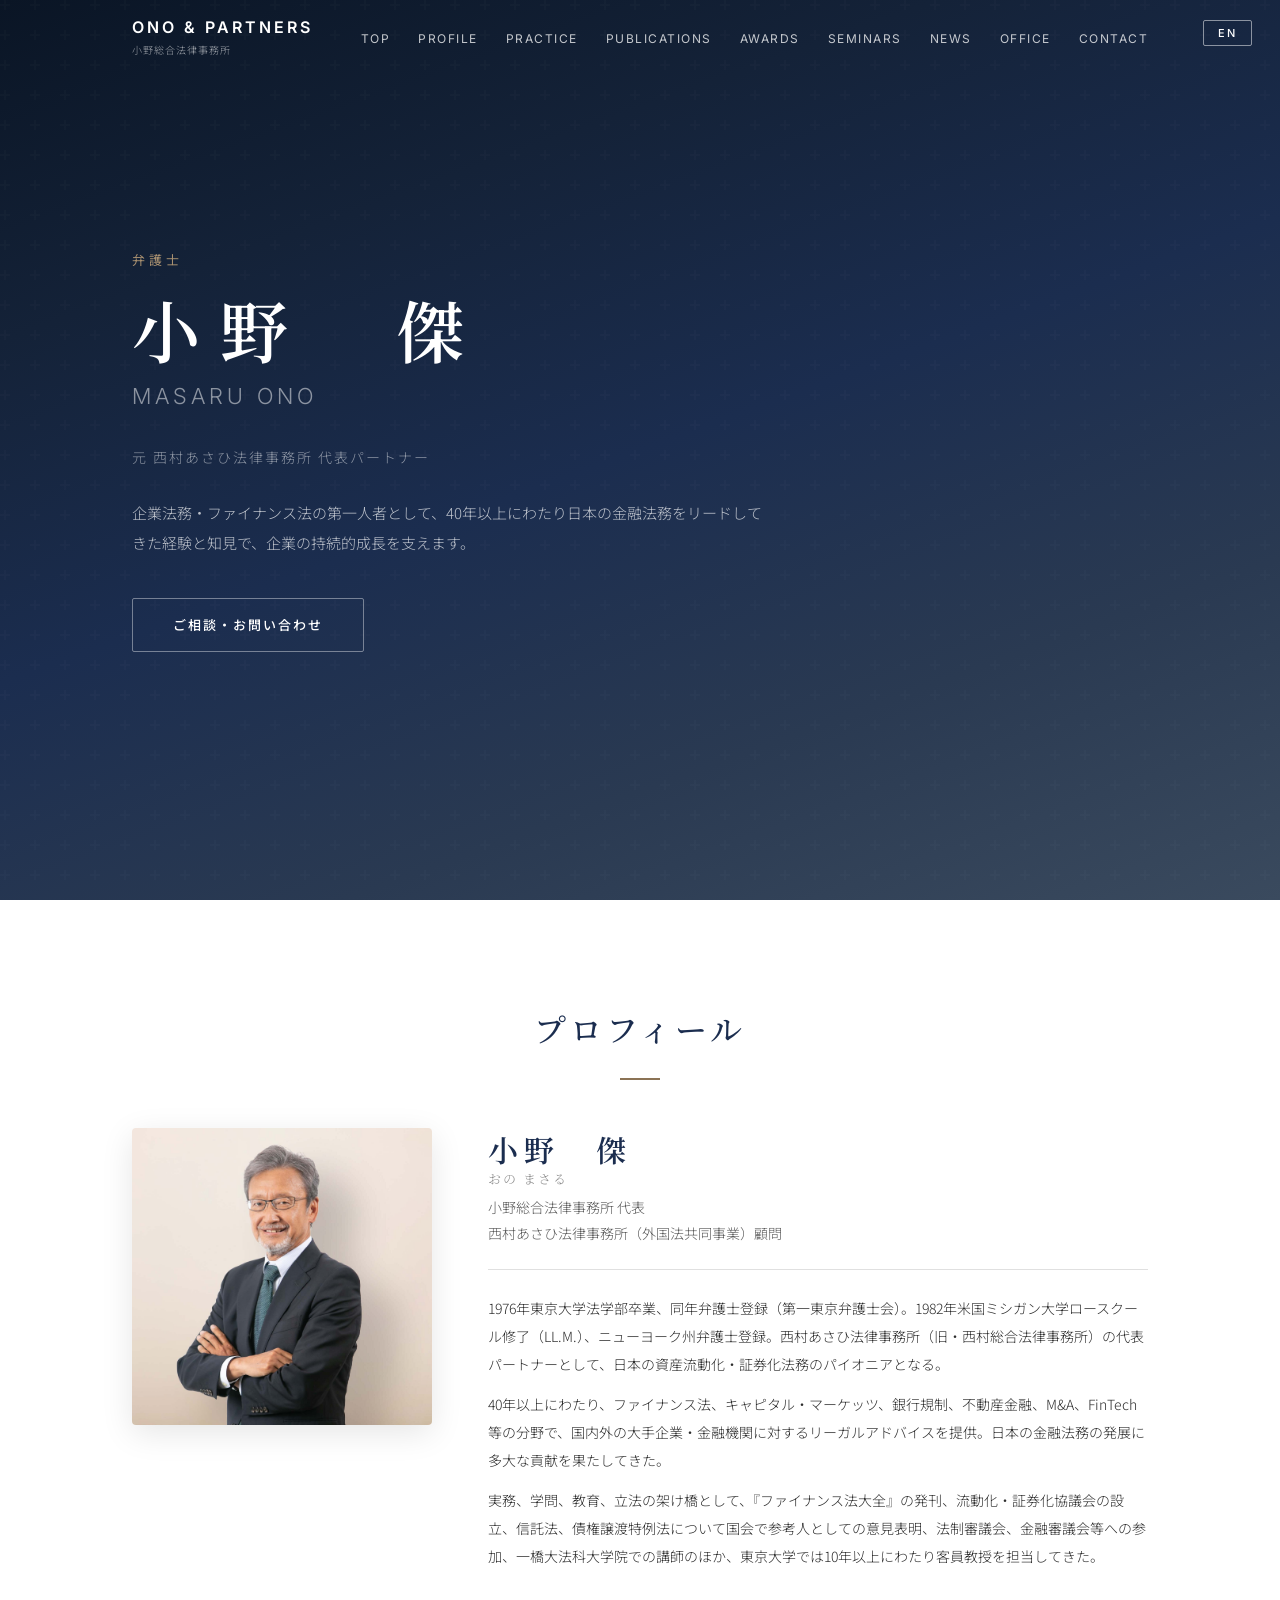
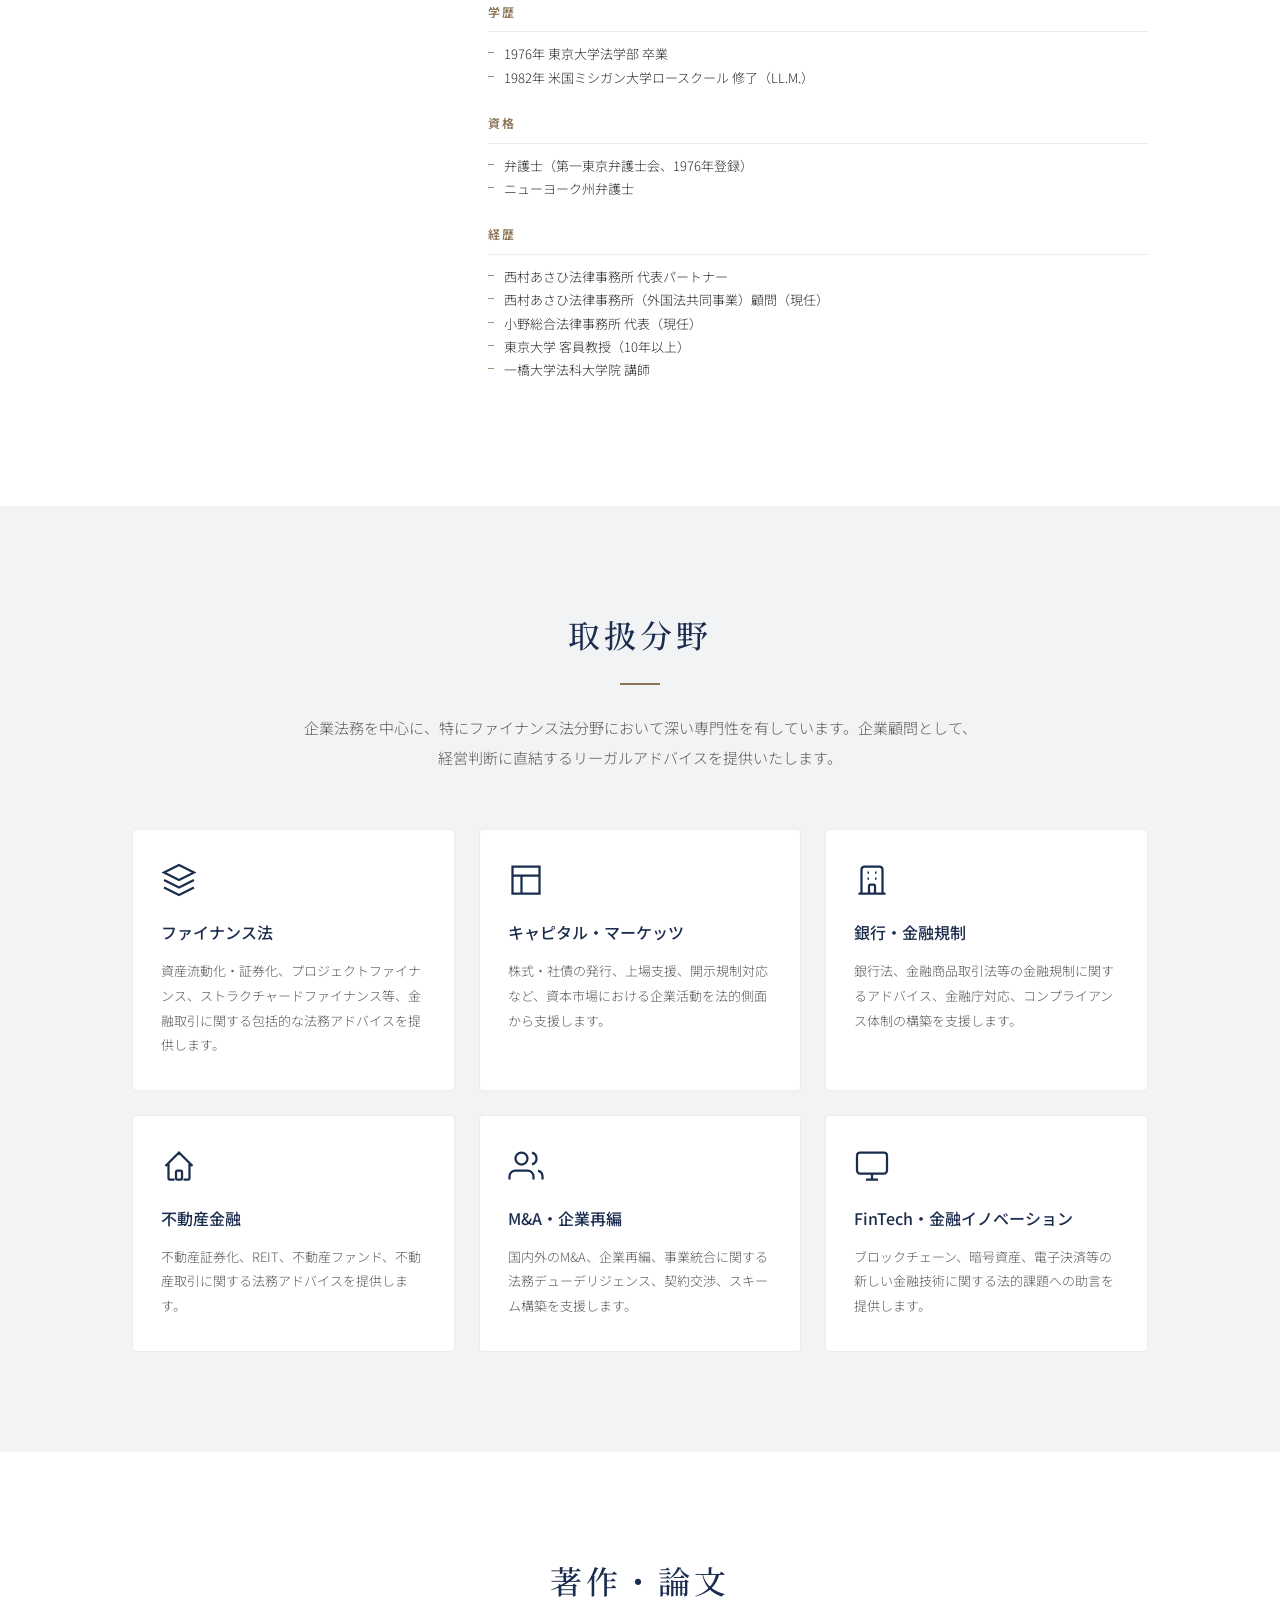
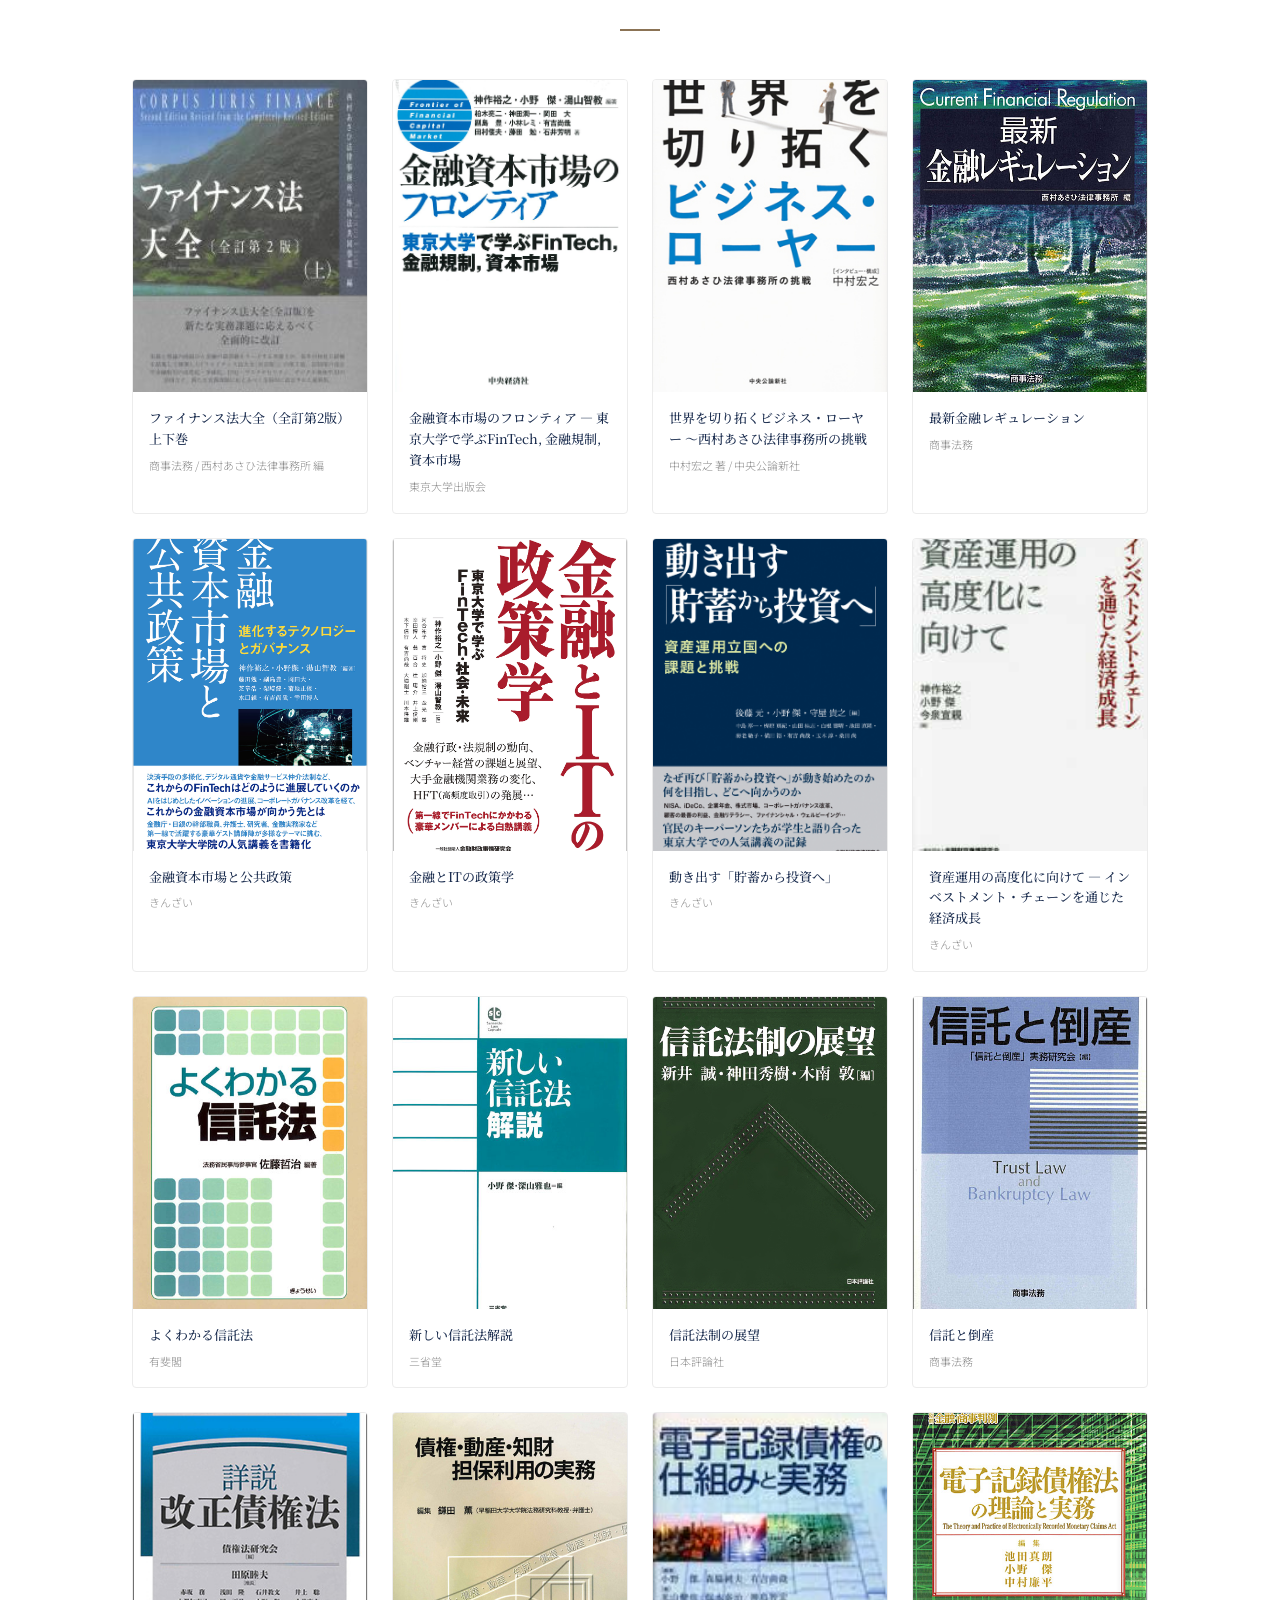
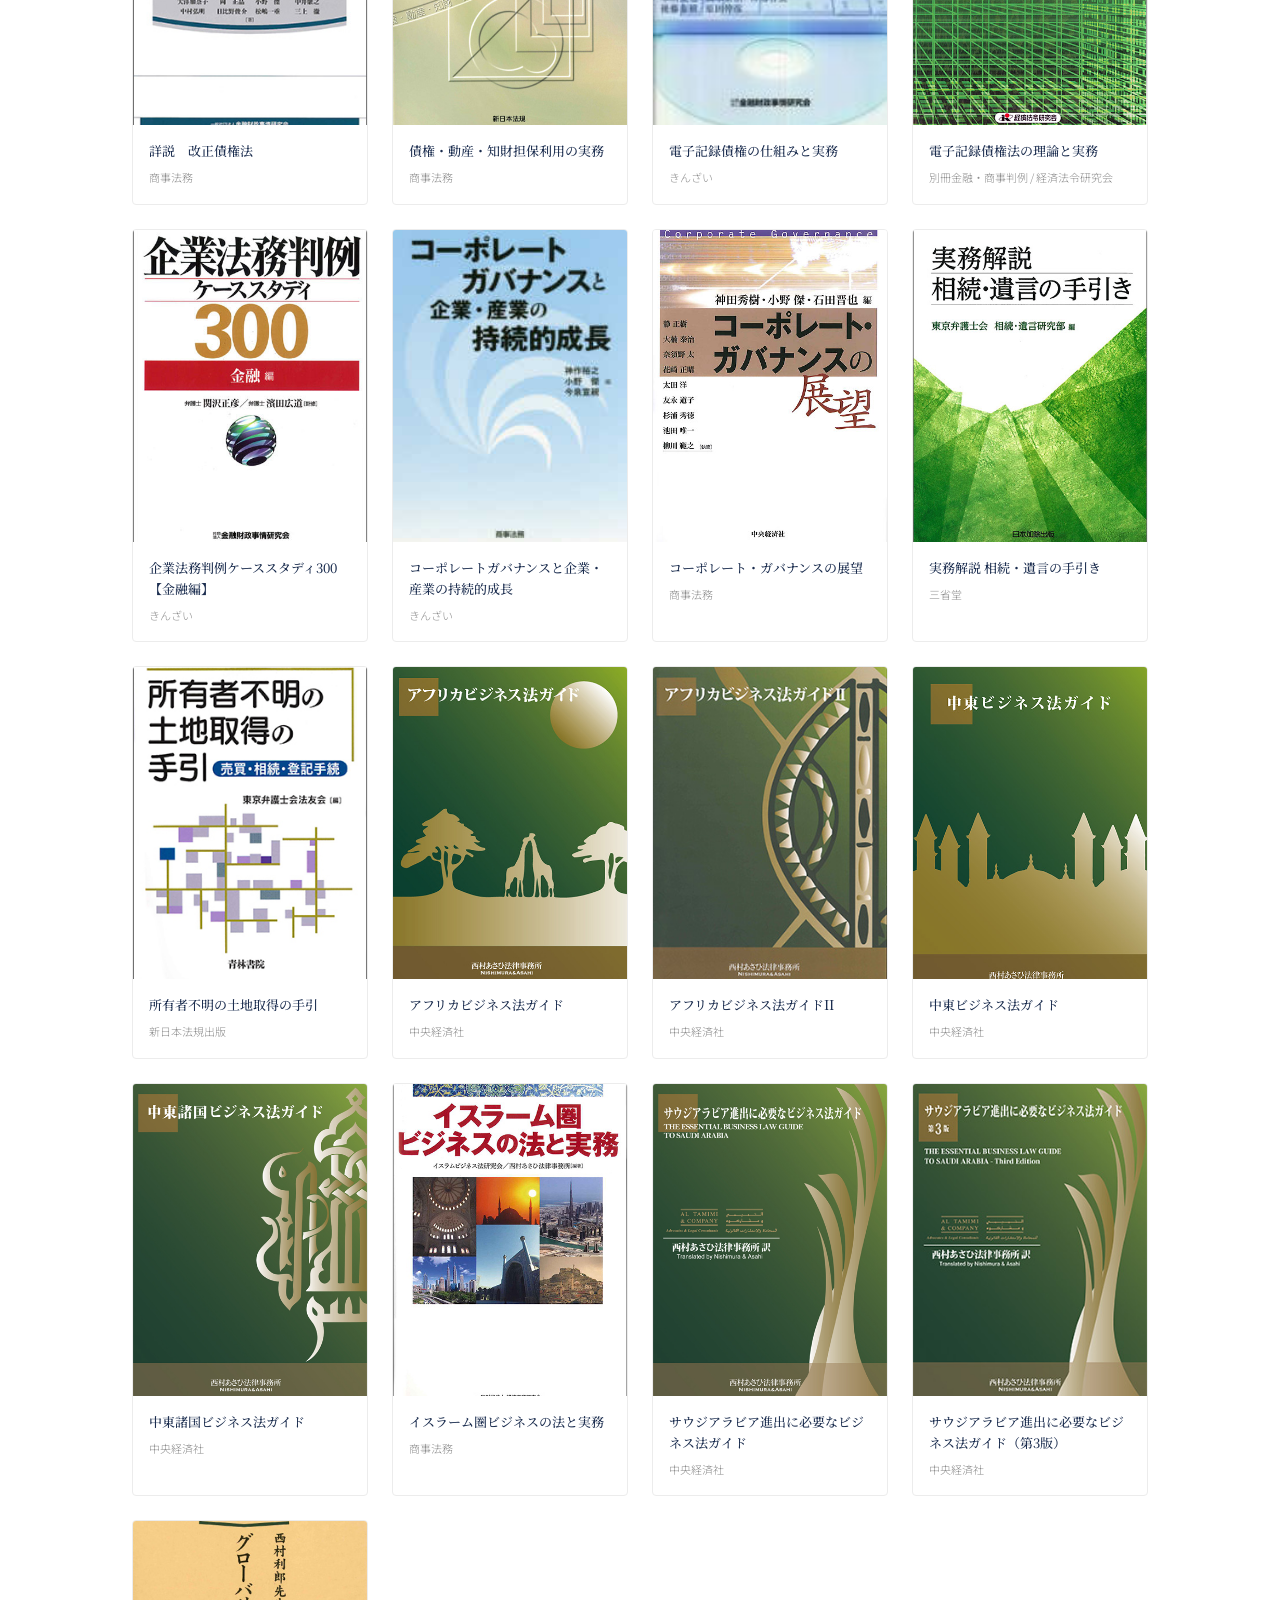
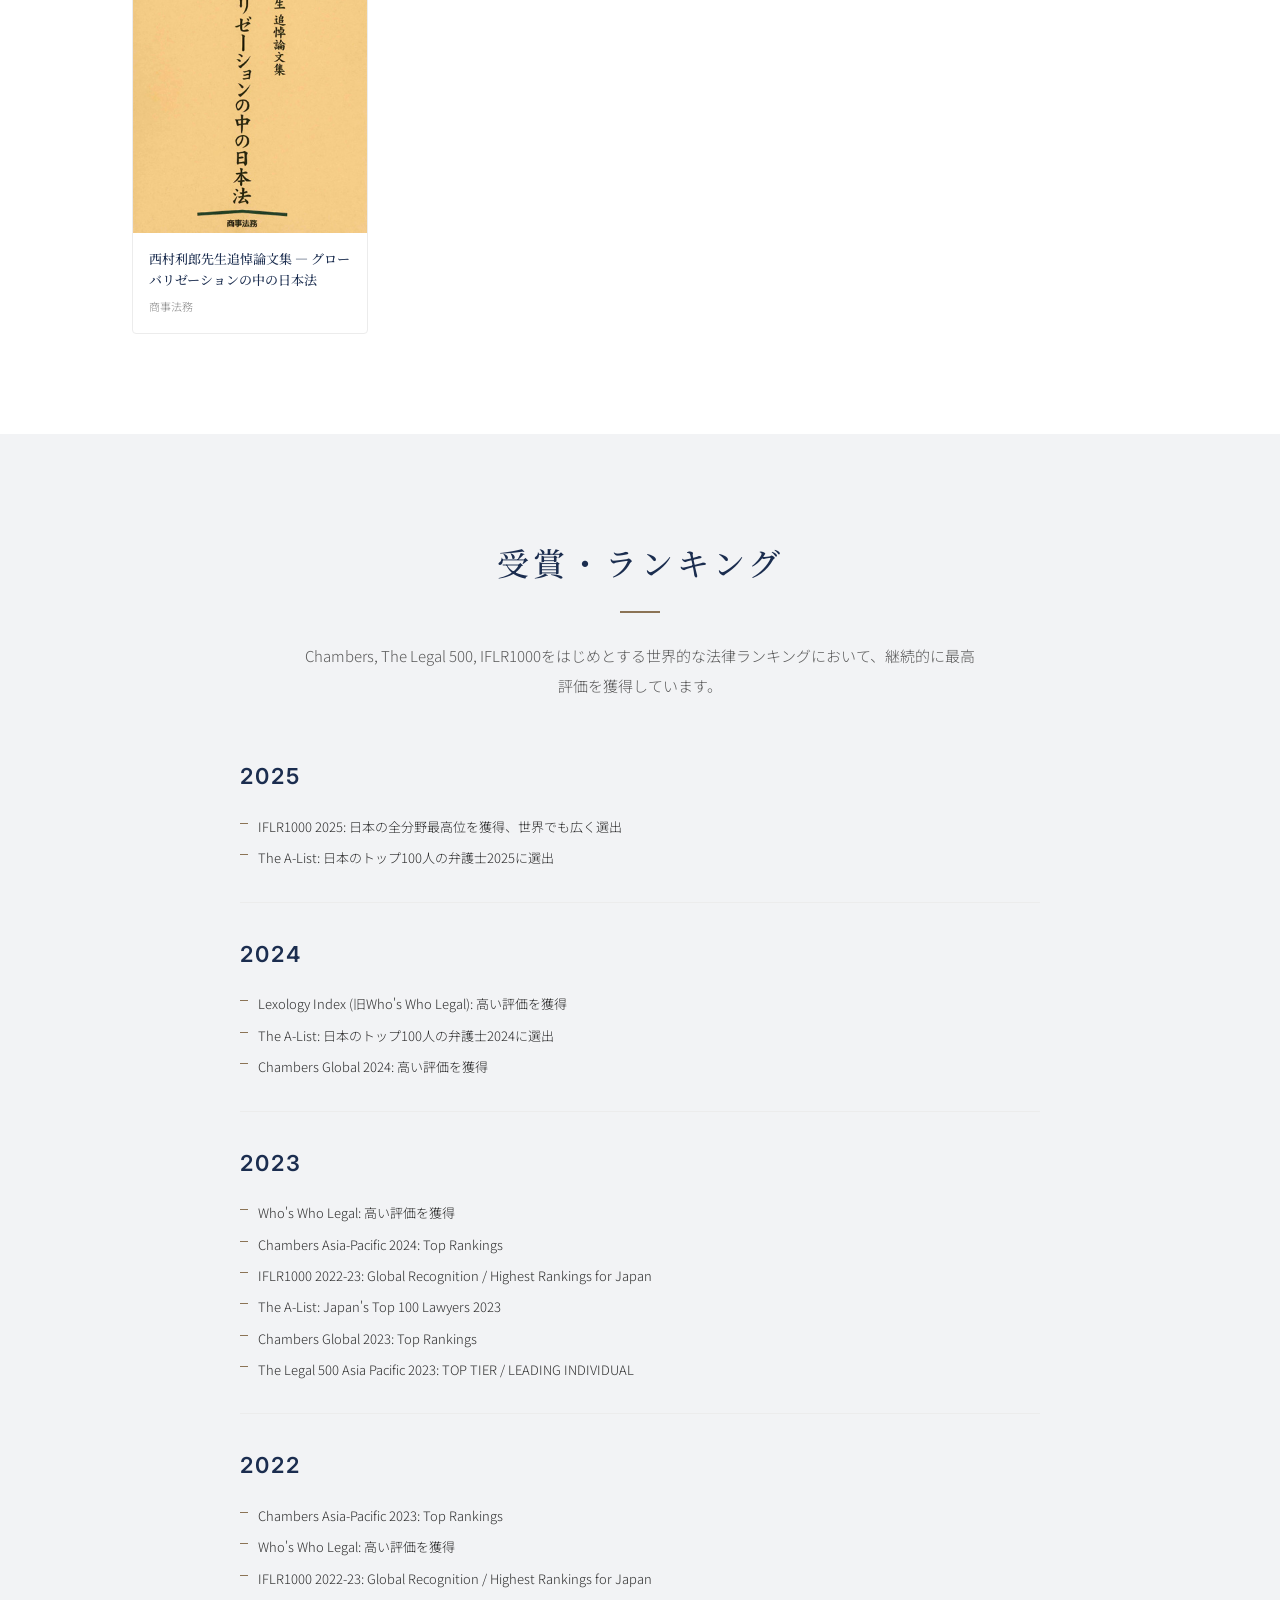
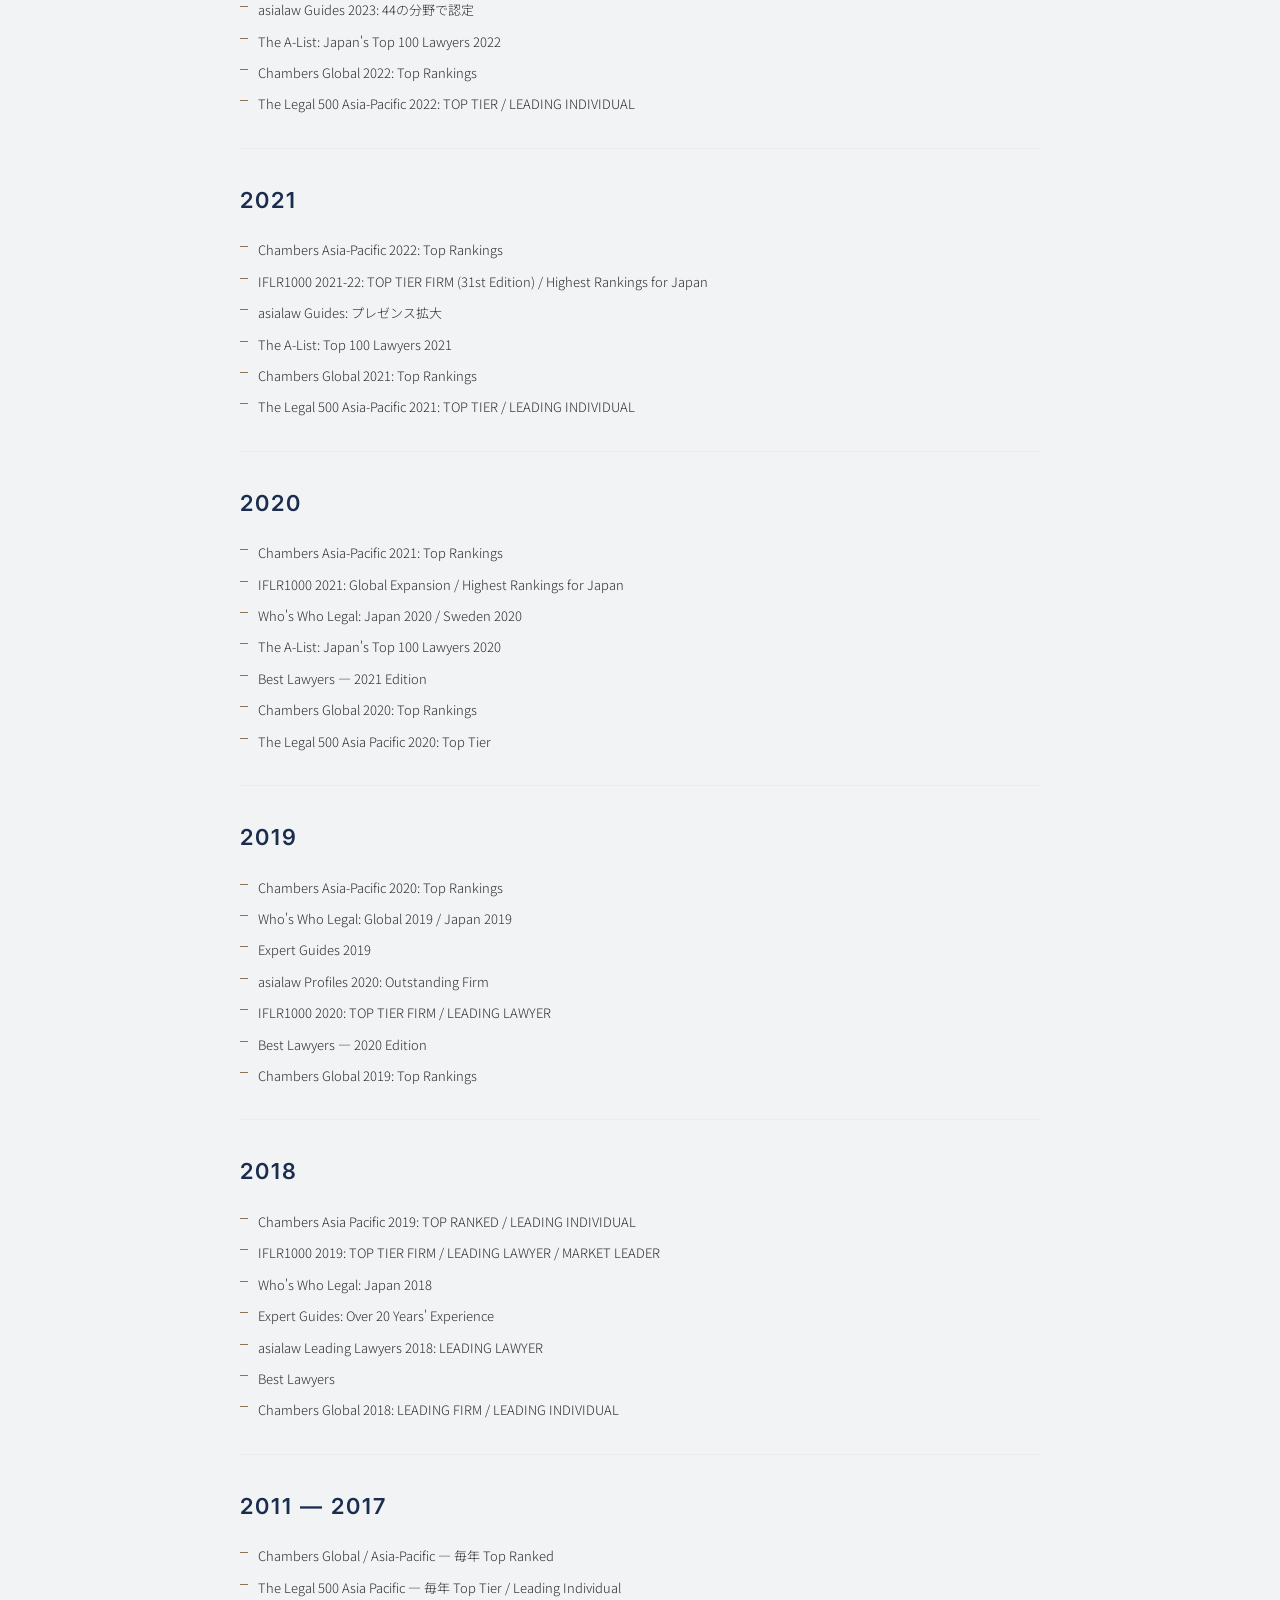
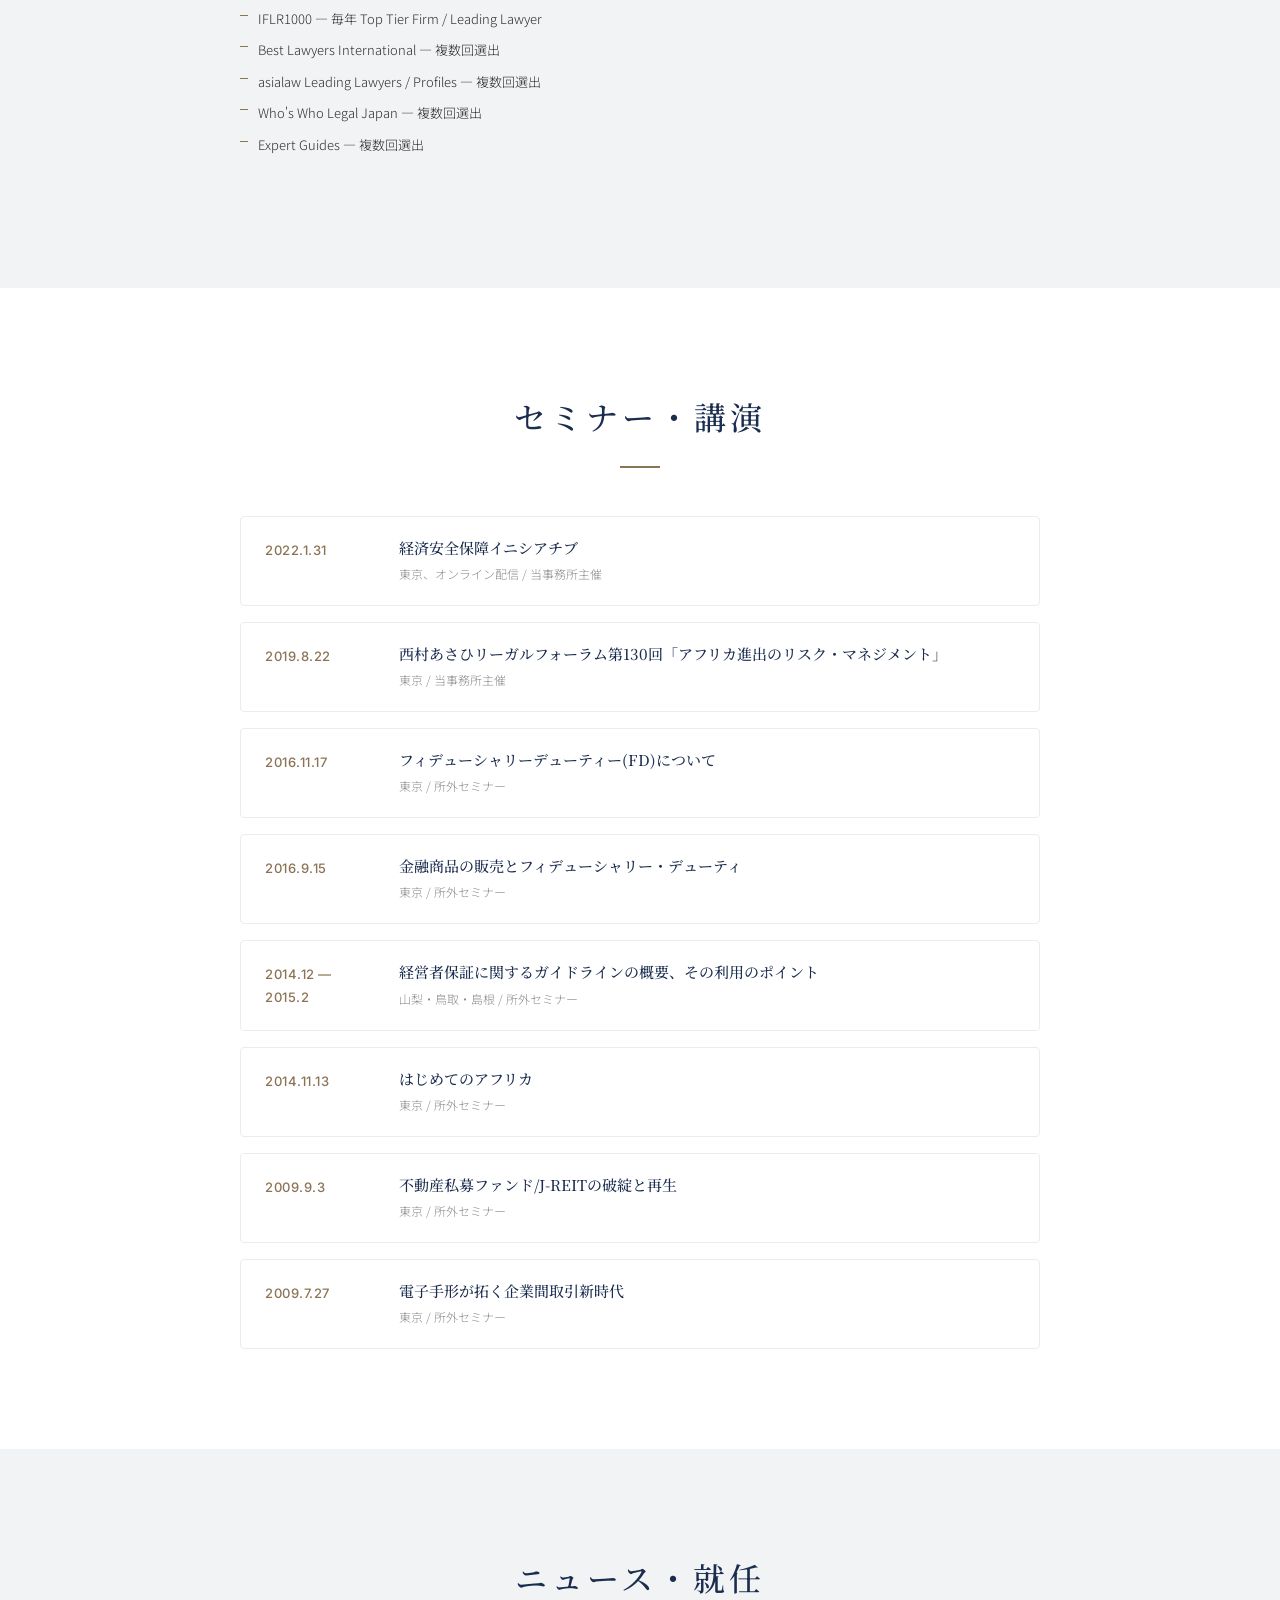
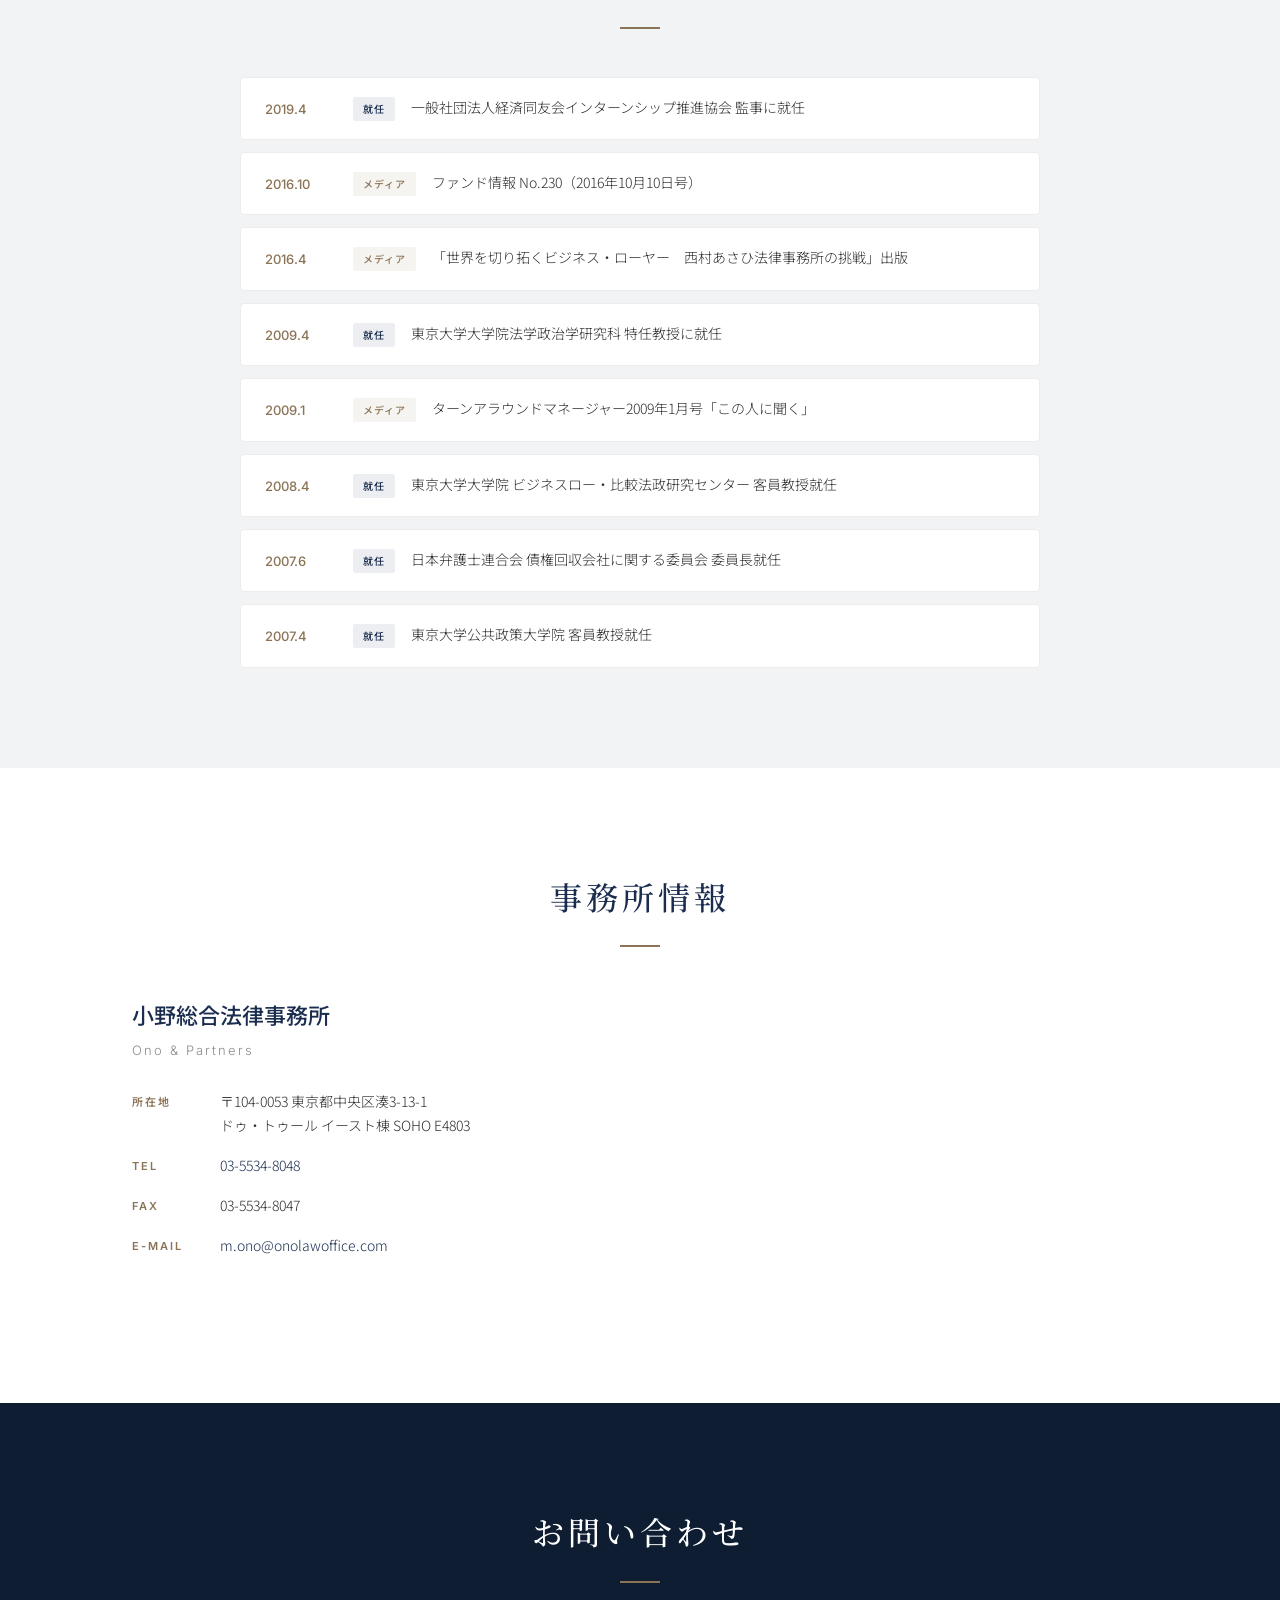
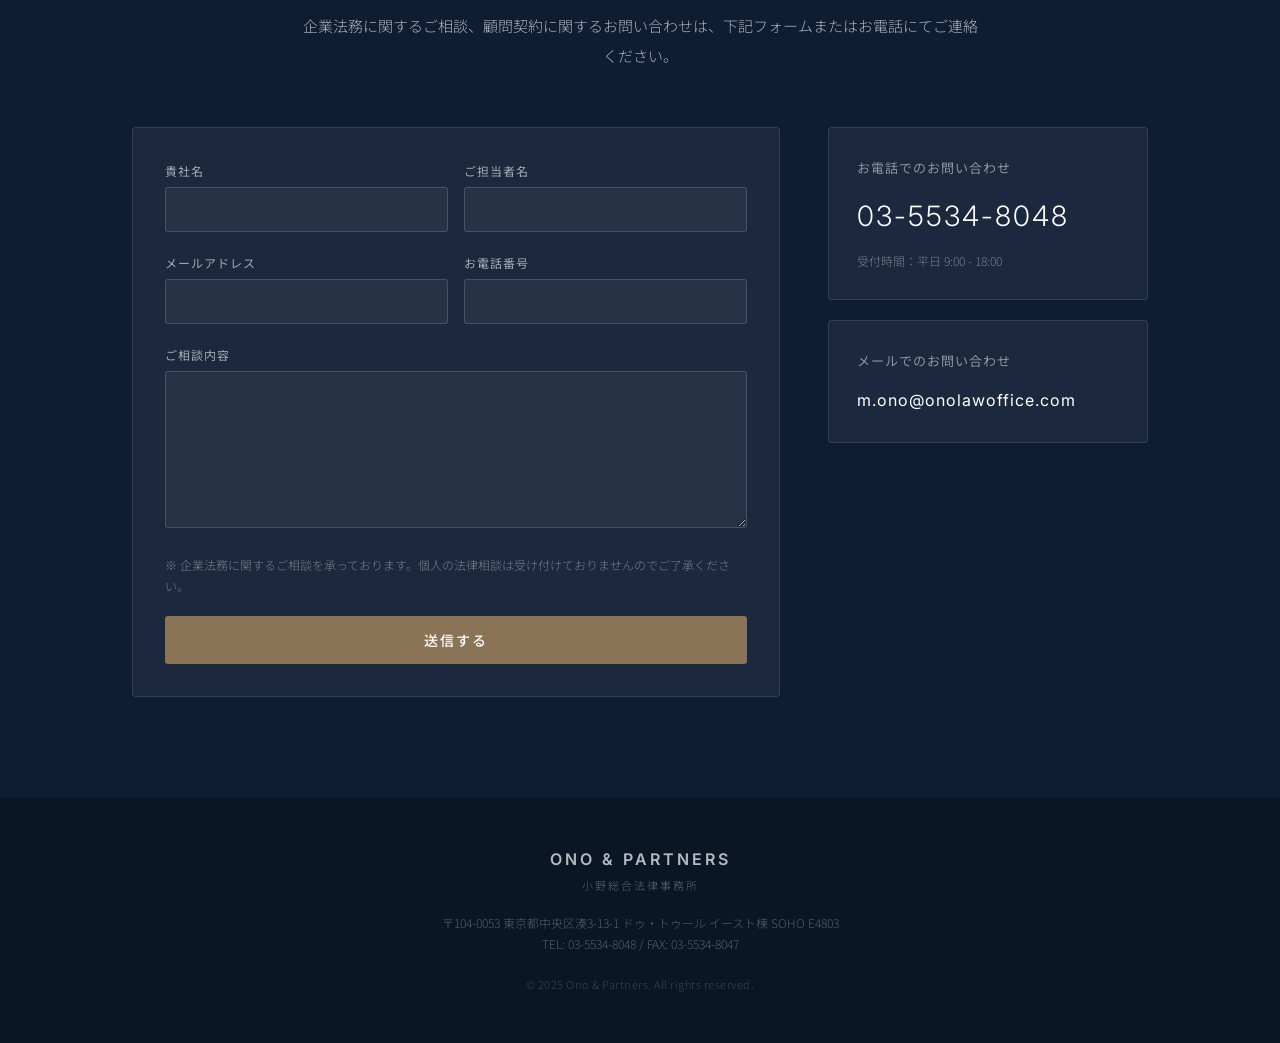
==== commit 0334f2fc: "Major update: refined design, full publications, awards, seminars, news - Upgrade fonts: Noto Serif " ====
--- a/index.html
+++ b/index.html
@@ -8,7 +8,7 @@
     <link rel="canonical" href="https://ono-law-office.github.io/ono-partners/">
     <link rel="preconnect" href="https://fonts.googleapis.com">
     <link rel="preconnect" href="https://fonts.gstatic.com" crossorigin>
-    <link href="https://fonts.googleapis.com/css2?family=Noto+Sans+JP:wght@300;400;500;700&family=Inter:wght@300;400;500;600&display=swap" rel="stylesheet">
+    <link href="https://fonts.googleapis.com/css2?family=Noto+Serif+JP:wght@300;400;500;600;700&family=Noto+Sans+JP:wght@300;400;500;700&family=Inter:wght@300;400;500;600&display=swap" rel="stylesheet">
     <link rel="stylesheet" href="style.css">
 </head>
 <body>
@@ -29,9 +29,11 @@
             <ul class="nav-links" id="nav-links">
                 <li><a href="#top">Top</a></li>
                 <li><a href="#profile">Profile</a></li>
-                <li><a href="#practice">Practice Areas</a></li>
+                <li><a href="#practice">Practice</a></li>
                 <li><a href="#publications">Publications</a></li>
-                <li><a href="#media">Media</a></li>
+                <li><a href="#awards">Awards</a></li>
+                <li><a href="#seminars">Seminars</a></li>
+                <li><a href="#news">News</a></li>
                 <li><a href="#office">Office</a></li>
                 <li><a href="#contact">Contact</a></li>
             </ul>
@@ -44,9 +46,10 @@
         <div class="hero-content">
             <p class="hero-label" data-ja="弁護士" data-en="Attorney at Law">弁護士</p>
             <h1 class="hero-name">
-                <span class="hero-name-jp" data-ja="小野 傑" data-en="Masaru Ono">小野 傑</span>
-                <span class="hero-name-en" data-ja="Masaru Ono" data-en="小野 傑">Masaru Ono</span>
+                <span class="hero-name-jp" data-ja="小野　傑" data-en="Masaru Ono">小野　傑</span>
+                <span class="hero-name-en" data-ja="Masaru Ono" data-en="小野　傑">Masaru Ono</span>
             </h1>
+            <p class="hero-former" data-ja="元 西村あさひ法律事務所 代表パートナー" data-en="Former Representative Partner, Nishimura & Asahi">元 西村あさひ法律事務所 代表パートナー</p>
             <p class="hero-desc" data-ja="企業法務・ファイナンス法の第一人者として、40年以上にわたり日本の金融法務をリードしてきた経験と知見で、企業の持続的成長を支えます。" data-en="With over 40 years of experience leading Japan's financial legal practice, I support sustainable corporate growth through expertise in corporate and finance law.">企業法務・ファイナンス法の第一人者として、40年以上にわたり日本の金融法務をリードしてきた経験と知見で、企業の持続的成長を支えます。</p>
             <a href="#contact" class="hero-cta" data-ja="ご相談・お問い合わせ" data-en="Contact Us">ご相談・お問い合わせ</a>
         </div>
@@ -58,11 +61,11 @@
             <h2 class="section-title" data-ja="プロフィール" data-en="Profile">プロフィール</h2>
             <div class="profile-layout">
                 <div class="profile-photo">
-                    <img src="images/profile.jpg" alt="小野傑 弁護士">
+                    <img src="images/profile-new.jpg" alt="小野傑 弁護士">
                 </div>
                 <div class="profile-info">
                     <h3 class="profile-name">
-                        <span data-ja="小野 傑" data-en="Masaru Ono">小野 傑</span>
+                        <span data-ja="小野　傑" data-en="Masaru Ono">小野　傑</span>
                         <small data-ja="おの まさる" data-en="Ono Masaru">おの まさる</small>
                     </h3>
                     <p class="profile-title" data-ja="小野総合法律事務所 代表" data-en="Managing Partner, Ono & Partners">小野総合法律事務所 代表</p>
@@ -71,6 +74,7 @@
                     <div class="profile-bio">
                         <p data-ja="1976年東京大学法学部卒業、同年弁護士登録（第一東京弁護士会）。1982年米国ミシガン大学ロースクール修了（LL.M.）、ニューヨーク州弁護士登録。西村あさひ法律事務所（旧・西村総合法律事務所）の代表パートナーとして、日本の資産流動化・証券化法務のパイオニアとなる。" data-en="Graduated from the University of Tokyo, Faculty of Law in 1976 and admitted to the Japan Bar (Dai-Ichi Tokyo Bar Association) the same year. Completed LL.M. at the University of Michigan Law School in 1982 and admitted to the New York Bar. As Representative Partner of Nishimura & Asahi, he pioneered asset securitization and structured finance law in Japan.">1976年東京大学法学部卒業、同年弁護士登録（第一東京弁護士会）。1982年米国ミシガン大学ロースクール修了（LL.M.）、ニューヨーク州弁護士登録。西村あさひ法律事務所（旧・西村総合法律事務所）の代表パートナーとして、日本の資産流動化・証券化法務のパイオニアとなる。</p>
                         <p data-ja="40年以上にわたり、ファイナンス法、キャピタル・マーケッツ、銀行規制、不動産金融、M&A、FinTech等の分野で、国内外の大手企業・金融機関に対するリーガルアドバイスを提供。日本の金融法務の発展に多大な貢献を果たしてきた。" data-en="For over 40 years, he has provided legal advice to major domestic and international corporations and financial institutions in the fields of finance law, capital markets, banking regulation, real estate finance, M&A, and FinTech, making significant contributions to the development of financial legal practice in Japan.">40年以上にわたり、ファイナンス法、キャピタル・マーケッツ、銀行規制、不動産金融、M&A、FinTech等の分野で、国内外の大手企業・金融機関に対するリーガルアドバイスを提供。日本の金融法務の発展に多大な貢献を果たしてきた。</p>
+                        <p data-ja="実務、学問、教育、立法の架け橋として、『ファイナンス法大全』の発刊、流動化・証券化協議会の設立、信託法、債権譲渡特例法について国会で参考人としての意見表明、法制審議会、金融審議会等への参加、一橋大法科大学院での講師のほか、東京大学では10年以上にわたり客員教授を担当してきた。" data-en="Bridging practice, academia, education, and legislation — he has published 'Corpus Juris Finance,' established the Securitization and Structured Finance Council, provided expert testimony before the National Diet on the Trust Act and the Special Provisions Act for Assignment of Claims, participated in the Legislative Council and Financial System Council, lectured at Hitotsubashi University Law School, and served as Visiting Professor at the University of Tokyo for over a decade.">実務、学問、教育、立法の架け橋として、『ファイナンス法大全』の発刊、流動化・証券化協議会の設立、信託法、債権譲渡特例法について国会で参考人としての意見表明、法制審議会、金融審議会等への参加、一橋大法科大学院での講師のほか、東京大学では10年以上にわたり客員教授を担当してきた。</p>
                     </div>
 
                     <div class="profile-details">
@@ -94,6 +98,8 @@
                                 <li data-ja="西村あさひ法律事務所 代表パートナー" data-en="Nishimura & Asahi — Representative Partner">西村あさひ法律事務所 代表パートナー</li>
                                 <li data-ja="西村あさひ法律事務所（外国法共同事業）顧問（現任）" data-en="Nishimura & Asahi (Gaikokuho Kyodo Jigyo) — Counsel (Current)">西村あさひ法律事務所（外国法共同事業）顧問（現任）</li>
                                 <li data-ja="小野総合法律事務所 代表（現任）" data-en="Ono & Partners — Managing Partner (Current)">小野総合法律事務所 代表（現任）</li>
+                                <li data-ja="東京大学 客員教授（10年以上）" data-en="University of Tokyo — Visiting Professor (Over 10 years)">東京大学 客員教授（10年以上）</li>
+                                <li data-ja="一橋大学法科大学院 講師" data-en="Hitotsubashi University Law School — Lecturer">一橋大学法科大学院 講師</li>
                             </ul>
                         </div>
                     </div>
@@ -109,44 +115,32 @@
             <p class="section-intro" data-ja="企業法務を中心に、特にファイナンス法分野において深い専門性を有しています。企業顧問として、経営判断に直結するリーガルアドバイスを提供いたします。" data-en="Specializing in corporate law with deep expertise in finance law. As corporate counsel, I provide legal advice directly linked to management decisions.">企業法務を中心に、特にファイナンス法分野において深い専門性を有しています。企業顧問として、経営判断に直結するリーガルアドバイスを提供いたします。</p>
             <div class="practice-grid">
                 <div class="practice-card">
-                    <div class="practice-icon">
-                        <svg viewBox="0 0 24 24" fill="none" stroke="currentColor" stroke-width="1.5"><path d="M12 2L2 7l10 5 10-5-10-5zM2 17l10 5 10-5M2 12l10 5 10-5"/></svg>
-                    </div>
+                    <div class="practice-icon"><svg viewBox="0 0 24 24" fill="none" stroke="currentColor" stroke-width="1.5"><path d="M12 2L2 7l10 5 10-5-10-5zM2 17l10 5 10-5M2 12l10 5 10-5"/></svg></div>
                     <h3 data-ja="ファイナンス法" data-en="Finance Law">ファイナンス法</h3>
                     <p data-ja="資産流動化・証券化、プロジェクトファイナンス、ストラクチャードファイナンス等、金融取引に関する包括的な法務アドバイスを提供します。" data-en="Comprehensive legal advice on financial transactions including asset securitization, project finance, and structured finance.">資産流動化・証券化、プロジェクトファイナンス、ストラクチャードファイナンス等、金融取引に関する包括的な法務アドバイスを提供します。</p>
                 </div>
                 <div class="practice-card">
-                    <div class="practice-icon">
-                        <svg viewBox="0 0 24 24" fill="none" stroke="currentColor" stroke-width="1.5"><path d="M3 3h18v18H3zM3 9h18M9 21V9"/></svg>
-                    </div>
+                    <div class="practice-icon"><svg viewBox="0 0 24 24" fill="none" stroke="currentColor" stroke-width="1.5"><path d="M3 3h18v18H3zM3 9h18M9 21V9"/></svg></div>
                     <h3 data-ja="キャピタル・マーケッツ" data-en="Capital Markets">キャピタル・マーケッツ</h3>
                     <p data-ja="株式・社債の発行、上場支援、開示規制対応など、資本市場における企業活動を法的側面から支援します。" data-en="Legal support for corporate activities in capital markets, including equity and bond issuance, IPO support, and disclosure regulation compliance.">株式・社債の発行、上場支援、開示規制対応など、資本市場における企業活動を法的側面から支援します。</p>
                 </div>
                 <div class="practice-card">
-                    <div class="practice-icon">
-                        <svg viewBox="0 0 24 24" fill="none" stroke="currentColor" stroke-width="1.5"><path d="M19 21V5a2 2 0 00-2-2H7a2 2 0 00-2 2v16m14 0h2m-2 0h-5m-9 0H3m2 0h5M9 7h1m-1 4h1m4-4h1m-1 4h1m-5 10v-5a1 1 0 011-1h2a1 1 0 011 1v5m-4 0h4"/></svg>
-                    </div>
+                    <div class="practice-icon"><svg viewBox="0 0 24 24" fill="none" stroke="currentColor" stroke-width="1.5"><path d="M19 21V5a2 2 0 00-2-2H7a2 2 0 00-2 2v16m14 0h2m-2 0h-5m-9 0H3m2 0h5M9 7h1m-1 4h1m4-4h1m-1 4h1m-5 10v-5a1 1 0 011-1h2a1 1 0 011 1v5m-4 0h4"/></svg></div>
                     <h3 data-ja="銀行・金融規制" data-en="Banking & Financial Regulation">銀行・金融規制</h3>
-                    <p data-ja="銀行法、金融商品取引法等の金融規制に関するアドバイス、金融庁対応、コンプライアンス体制の構築を支援します。" data-en="Advice on financial regulations including the Banking Act and Financial Instruments and Exchange Act, FSA compliance, and regulatory framework development.">銀行法、金融商品取引法等の金融規制に関するアドバイス、金融庁対応、コンプライアンス体制の構築を支援します。</p>
+                    <p data-ja="銀行法、金融商品取引法等の金融規制に関するアドバイス、金融庁対応、コンプライアンス体制の構築を支援します。" data-en="Advice on financial regulations including the Banking Act and FIEA, FSA compliance, and regulatory framework development.">銀行法、金融商品取引法等の金融規制に関するアドバイス、金融庁対応、コンプライアンス体制の構築を支援します。</p>
                 </div>
                 <div class="practice-card">
-                    <div class="practice-icon">
-                        <svg viewBox="0 0 24 24" fill="none" stroke="currentColor" stroke-width="1.5"><path d="M3 12l2-2m0 0l7-7 7 7M5 10v10a1 1 0 001 1h3m10-11l2 2m-2-2v10a1 1 0 01-1 1h-3m-4 0a1 1 0 01-1-1v-4a1 1 0 011-1h2a1 1 0 011 1v4a1 1 0 01-1 1m-2 0h2"/></svg>
-                    </div>
+                    <div class="practice-icon"><svg viewBox="0 0 24 24" fill="none" stroke="currentColor" stroke-width="1.5"><path d="M3 12l2-2m0 0l7-7 7 7M5 10v10a1 1 0 001 1h3m10-11l2 2m-2-2v10a1 1 0 01-1 1h-3m-4 0a1 1 0 01-1-1v-4a1 1 0 011-1h2a1 1 0 011 1v4a1 1 0 01-1 1m-2 0h2"/></svg></div>
                     <h3 data-ja="不動産金融" data-en="Real Estate Finance">不動産金融</h3>
                     <p data-ja="不動産証券化、REIT、不動産ファンド、不動産取引に関する法務アドバイスを提供します。" data-en="Legal advice on real estate securitization, REITs, real estate funds, and real estate transactions.">不動産証券化、REIT、不動産ファンド、不動産取引に関する法務アドバイスを提供します。</p>
                 </div>
                 <div class="practice-card">
-                    <div class="practice-icon">
-                        <svg viewBox="0 0 24 24" fill="none" stroke="currentColor" stroke-width="1.5"><path d="M17 21v-2a4 4 0 00-4-4H5a4 4 0 00-4 4v2"/><circle cx="9" cy="7" r="4"/><path d="M23 21v-2a4 4 0 00-3-3.87M16 3.13a4 4 0 010 7.75"/></svg>
-                    </div>
+                    <div class="practice-icon"><svg viewBox="0 0 24 24" fill="none" stroke="currentColor" stroke-width="1.5"><path d="M17 21v-2a4 4 0 00-4-4H5a4 4 0 00-4 4v2"/><circle cx="9" cy="7" r="4"/><path d="M23 21v-2a4 4 0 00-3-3.87M16 3.13a4 4 0 010 7.75"/></svg></div>
                     <h3 data-ja="M&A・企業再編" data-en="M&A / Corporate Restructuring">M&A・企業再編</h3>
-                    <p data-ja="国内外のM&A、企業再編、事業統合に関する法務デューデリジェンス、契約交渉、スキーム構築を支援します。" data-en="Legal due diligence, contract negotiation, and scheme development for domestic and cross-border M&A, corporate restructuring, and business integration.">国内外のM&A、企業再編、事業統合に関する法務デューデリジェンス、契約交渉、スキーム構築を支援します。</p>
+                    <p data-ja="国内外のM&A、企業再編、事業統合に関する法務デューデリジェンス、契約交渉、スキーム構築を支援します。" data-en="Legal due diligence, contract negotiation, and scheme development for domestic and cross-border M&A and corporate restructuring.">国内外のM&A、企業再編、事業統合に関する法務デューデリジェンス、契約交渉、スキーム構築を支援します。</p>
                 </div>
                 <div class="practice-card">
-                    <div class="practice-icon">
-                        <svg viewBox="0 0 24 24" fill="none" stroke="currentColor" stroke-width="1.5"><rect x="2" y="3" width="20" height="14" rx="2"/><path d="M8 21h8M12 17v4"/></svg>
-                    </div>
+                    <div class="practice-icon"><svg viewBox="0 0 24 24" fill="none" stroke="currentColor" stroke-width="1.5"><rect x="2" y="3" width="20" height="14" rx="2"/><path d="M8 21h8M12 17v4"/></svg></div>
                     <h3 data-ja="FinTech・金融イノベーション" data-en="FinTech & Financial Innovation">FinTech・金融イノベーション</h3>
                     <p data-ja="ブロックチェーン、暗号資産、電子決済等の新しい金融技術に関する法的課題への助言を提供します。" data-en="Legal advice on emerging financial technologies including blockchain, crypto assets, and electronic payments.">ブロックチェーン、暗号資産、電子決済等の新しい金融技術に関する法的課題への助言を提供します。</p>
                 </div>
@@ -158,73 +152,470 @@
     <section id="publications" class="section">
         <div class="container">
             <h2 class="section-title" data-ja="著作・論文" data-en="Publications">著作・論文</h2>
-            <div class="publications-list">
-                <div class="pub-item pub-featured">
-                    <div class="pub-img">
-                        <img src="images/book-finance.jpg" alt="ファイナンス法大全" loading="lazy">
-                    </div>
-                    <div class="pub-info">
-                        <span class="pub-badge" data-ja="編著" data-en="Editor">編著</span>
-                        <h3 data-ja="ファイナンス法大全（全訂第2版）上下巻" data-en="Corpus Juris Finance (2nd Revised Edition) Vol. I & II">ファイナンス法大全（全訂第2版）上下巻</h3>
-                        <p class="pub-meta" data-ja="商事法務 / 西村あさひ法律事務所 編" data-en="Shoji Homu / Edited by Nishimura & Asahi">商事法務 / 西村あさひ法律事務所 編</p>
-                        <p class="pub-desc" data-ja="日本のファイナンス法分野を網羅する決定版。キャピタル・マーケッツ、証券化、不動産金融、M&A、FinTech等を体系的に解説。実務家必携の書として広く知られる。" data-en="The definitive reference on finance law in Japan, covering capital markets, securitization, real estate finance, M&A, FinTech, and more. Widely recognized as essential reading for practitioners.">日本のファイナンス法分野を網羅する決定版。キャピタル・マーケッツ、証券化、不動産金融、M&A、FinTech等を体系的に解説。実務家必携の書として広く知られる。</p>
-                    </div>
-                </div>
-                <div class="pub-item pub-featured">
-                    <div class="pub-img">
-                        <img src="images/book-business-lawyer.jpg" alt="世界を切り拓くビジネス・ローヤー" loading="lazy">
-                    </div>
-                    <div class="pub-info">
-                        <span class="pub-badge" data-ja="掲載" data-en="Featured">掲載</span>
+            <div class="publications-grid">
+
+                <div class="book-card">
+                    <div class="book-img"><img src="images/book-finance-new.jpg" alt="ファイナンス法大全" loading="lazy"></div>
+                    <div class="book-info">
+                        <h3>ファイナンス法大全（全訂第2版）上下巻</h3>
+                        <p class="book-meta" data-ja="商事法務 / 西村あさひ法律事務所 編" data-en="Shoji Homu / Ed. by Nishimura & Asahi">商事法務 / 西村あさひ法律事務所 編</p>
+                    </div>
+                </div>
+
+                <div class="book-card">
+                    <div class="book-img"><img src="images/book-fintech-frontier.png" alt="金融資本市場のフロンティア" loading="lazy"></div>
+                    <div class="book-info">
+                        <h3 data-ja="金融資本市場のフロンティア ― 東京大学で学ぶFinTech, 金融規制, 資本市場" data-en="Frontiers of Financial Capital Markets — FinTech, Regulation & Capital Markets at the University of Tokyo">金融資本市場のフロンティア ― 東京大学で学ぶFinTech, 金融規制, 資本市場</h3>
+                        <p class="book-meta" data-ja="東京大学出版会" data-en="University of Tokyo Press">東京大学出版会</p>
+                    </div>
+                </div>
+
+                <div class="book-card">
+                    <div class="book-img"><img src="images/book-business-lawyer-new.jpg" alt="世界を切り拓くビジネス・ローヤー" loading="lazy"></div>
+                    <div class="book-info">
                         <h3 data-ja="世界を切り拓くビジネス・ローヤー ～西村あさひ法律事務所の挑戦" data-en="Business Lawyers Forging the World — The Challenge of Nishimura & Asahi">世界を切り拓くビジネス・ローヤー ～西村あさひ法律事務所の挑戦</h3>
-                        <p class="pub-meta" data-ja="中村宏之 著 / 中央公論新社" data-en="By Hiroyuki Nakamura / Chuokoron-Shinsha">中村宏之 著 / 中央公論新社</p>
-                        <p class="pub-desc" data-ja="「ファイナンス・ローヤーの世界」の章で、資産流動化のパイオニアとしての歩みと、ファイナンス法務の第一人者としての活動が詳しく紹介されている。" data-en="The chapter 'The World of a Finance Lawyer' provides a detailed account of his pioneering work in asset securitization and his role as a leading figure in finance law.">「ファイナンス・ローヤーの世界」の章で、資産流動化のパイオニアとしての歩みと、ファイナンス法務の第一人者としての活動が詳しく紹介されている。</p>
-                    </div>
-                </div>
-                <div class="pub-item">
-                    <div class="pub-info">
-                        <span class="pub-badge" data-ja="編著" data-en="Editor">編著</span>
-                        <h3 data-ja="ファイナンス法大全（全訂版）上下巻" data-en="Corpus Juris Finance (Revised Edition) Vol. I & II">ファイナンス法大全（全訂版）上下巻</h3>
-                        <p class="pub-meta" data-ja="商事法務" data-en="Shoji Homu">商事法務</p>
-                    </div>
-                </div>
-                <div class="pub-item">
-                    <div class="pub-info">
-                        <span class="pub-badge" data-ja="編著" data-en="Editor">編著</span>
-                        <h3 data-ja="ファイナンス法大全 上下巻（初版）" data-en="Corpus Juris Finance Vol. I & II (1st Edition)">ファイナンス法大全 上下巻（初版）</h3>
-                        <p class="pub-meta" data-ja="商事法務" data-en="Shoji Homu">商事法務</p>
-                    </div>
-                </div>
-            </div>
-            <p class="section-note" data-ja="※ 上記は主要な著作の一部です。その他多数の論文・寄稿がございます。" data-en="* The above is a selection of major publications. Numerous additional papers and contributions are available.">※ 上記は主要な著作の一部です。その他多数の論文・寄稿がございます。</p>
-        </div>
-    </section>
-
-    <!-- Media -->
-    <section id="media" class="section section-alt">
-        <div class="container">
-            <h2 class="section-title" data-ja="メディア・講演" data-en="Media & Lectures">メディア・講演</h2>
-            <div class="media-list">
-                <div class="media-item">
-                    <div class="media-year">—</div>
-                    <div class="media-info">
-                        <h3 data-ja="セミナー・講演" data-en="Seminars & Lectures">セミナー・講演</h3>
-                        <p data-ja="金融法務に関するセミナー、企業向け研修、業界団体での講演等を多数実施。資産流動化、証券化、金融規制等のテーマで、実務に即した最新の法的知見を提供しています。" data-en="Numerous seminars on financial law, corporate training sessions, and industry lectures. Providing practical, up-to-date legal insights on asset securitization, structured finance, and financial regulation.">金融法務に関するセミナー、企業向け研修、業界団体での講演等を多数実施。資産流動化、証券化、金融規制等のテーマで、実務に即した最新の法的知見を提供しています。</p>
-                    </div>
-                </div>
-                <div class="media-item">
-                    <div class="media-year">—</div>
-                    <div class="media-info">
-                        <h3 data-ja="メディア掲載" data-en="Media Coverage">メディア掲載</h3>
-                        <p data-ja="日本経済新聞、金融法務事情、NBL（New Business Law）等の専門誌において、ファイナンス法に関する論考・コメントが掲載されています。" data-en="Articles and commentary on finance law published in the Nikkei, Financial Law Journal (Kinyu Homu Jijo), NBL (New Business Law), and other professional publications.">日本経済新聞、金融法務事情、NBL（New Business Law）等の専門誌において、ファイナンス法に関する論考・コメントが掲載されています。</p>
-                    </div>
-                </div>
-                <div class="media-item">
-                    <div class="media-year">—</div>
-                    <div class="media-info">
-                        <h3 data-ja="委員会・団体活動" data-en="Committee & Association Activities">委員会・団体活動</h3>
-                        <p data-ja="金融法制に関する各種委員会、審議会への参画。金融法務の実務と制度設計の両面から、日本の金融市場の発展に貢献してきました。" data-en="Participation in various committees and councils related to financial legislation, contributing to the development of Japan's financial markets through both practice and institutional design.">金融法制に関する各種委員会、審議会への参画。金融法務の実務と制度設計の両面から、日本の金融市場の発展に貢献してきました。</p>
-                    </div>
+                        <p class="book-meta" data-ja="中村宏之 著 / 中央公論新社" data-en="By Hiroyuki Nakamura / Chuokoron-Shinsha">中村宏之 著 / 中央公論新社</p>
+                    </div>
+                </div>
+
+                <div class="book-card">
+                    <div class="book-img"><img src="images/book-regulation.jpg" alt="最新金融レギュレーション" loading="lazy"></div>
+                    <div class="book-info">
+                        <h3 data-ja="最新金融レギュレーション" data-en="Latest Financial Regulation">最新金融レギュレーション</h3>
+                        <p class="book-meta" data-ja="商事法務" data-en="Shoji Homu">商事法務</p>
+                    </div>
+                </div>
+
+                <div class="book-card">
+                    <div class="book-img"><img src="images/book-capital-policy.jpg" alt="金融資本市場と公共政策" loading="lazy"></div>
+                    <div class="book-info">
+                        <h3 data-ja="金融資本市場と公共政策" data-en="Financial Capital Markets and Public Policy">金融資本市場と公共政策</h3>
+                        <p class="book-meta" data-ja="きんざい" data-en="Kinzai">きんざい</p>
+                    </div>
+                </div>
+
+                <div class="book-card">
+                    <div class="book-img"><img src="images/book-finance-it.jpg" alt="金融とITの政策学" loading="lazy"></div>
+                    <div class="book-info">
+                        <h3 data-ja="金融とITの政策学" data-en="Policy Studies on Finance and IT">金融とITの政策学</h3>
+                        <p class="book-meta" data-ja="きんざい" data-en="Kinzai">きんざい</p>
+                    </div>
+                </div>
+
+                <div class="book-card">
+                    <div class="book-img"><img src="images/book-savings-invest.jpg" alt="動き出す「貯蓄から投資へ」" loading="lazy"></div>
+                    <div class="book-info">
+                        <h3 data-ja="動き出す「貯蓄から投資へ」" data-en="Savings to Investment in Motion">動き出す「貯蓄から投資へ」</h3>
+                        <p class="book-meta" data-ja="きんざい" data-en="Kinzai">きんざい</p>
+                    </div>
+                </div>
+
+                <div class="book-card">
+                    <div class="book-img"><img src="images/book-investment-chain.jpg" alt="資産運用の高度化に向けて" loading="lazy"></div>
+                    <div class="book-info">
+                        <h3 data-ja="資産運用の高度化に向けて ― インベストメント・チェーンを通じた経済成長" data-en="Toward Advanced Asset Management — Economic Growth through the Investment Chain">資産運用の高度化に向けて ― インベストメント・チェーンを通じた経済成長</h3>
+                        <p class="book-meta" data-ja="きんざい" data-en="Kinzai">きんざい</p>
+                    </div>
+                </div>
+
+                <div class="book-card">
+                    <div class="book-img"><img src="images/book-trust-law.jpg" alt="よくわかる信託法" loading="lazy"></div>
+                    <div class="book-info">
+                        <h3 data-ja="よくわかる信託法" data-en="Understanding Trust Law">よくわかる信託法</h3>
+                        <p class="book-meta" data-ja="有斐閣" data-en="Yuhikaku">有斐閣</p>
+                    </div>
+                </div>
+
+                <div class="book-card">
+                    <div class="book-img"><img src="images/book-new-trust.jpg" alt="新しい信託法解説" loading="lazy"></div>
+                    <div class="book-info">
+                        <h3 data-ja="新しい信託法解説" data-en="Commentary on the New Trust Act">新しい信託法解説</h3>
+                        <p class="book-meta" data-ja="三省堂" data-en="Sanseido">三省堂</p>
+                    </div>
+                </div>
+
+                <div class="book-card">
+                    <div class="book-img"><img src="images/book-trust-outlook.jpg" alt="信託法制の展望" loading="lazy"></div>
+                    <div class="book-info">
+                        <h3 data-ja="信託法制の展望" data-en="Outlook for Trust Legislation">信託法制の展望</h3>
+                        <p class="book-meta" data-ja="日本評論社" data-en="Nihon Hyoronsha">日本評論社</p>
+                    </div>
+                </div>
+
+                <div class="book-card">
+                    <div class="book-img"><img src="images/book-trust-insolvency.jpg" alt="信託と倒産" loading="lazy"></div>
+                    <div class="book-info">
+                        <h3 data-ja="信託と倒産" data-en="Trust and Insolvency">信託と倒産</h3>
+                        <p class="book-meta" data-ja="商事法務" data-en="Shoji Homu">商事法務</p>
+                    </div>
+                </div>
+
+                <div class="book-card">
+                    <div class="book-img"><img src="images/book-revised-obligations.jpg" alt="詳説 改正債権法" loading="lazy"></div>
+                    <div class="book-info">
+                        <h3 data-ja="詳説　改正債権法" data-en="Detailed Commentary on the Revised Obligations Law">詳説　改正債権法</h3>
+                        <p class="book-meta" data-ja="商事法務" data-en="Shoji Homu">商事法務</p>
+                    </div>
+                </div>
+
+                <div class="book-card">
+                    <div class="book-img"><img src="images/book-collateral.jpg" alt="債権・動産・知財担保利用の実務" loading="lazy"></div>
+                    <div class="book-info">
+                        <h3 data-ja="債権・動産・知財担保利用の実務" data-en="Practice of Using Claims, Movables & IP as Collateral">債権・動産・知財担保利用の実務</h3>
+                        <p class="book-meta" data-ja="商事法務" data-en="Shoji Homu">商事法務</p>
+                    </div>
+                </div>
+
+                <div class="book-card">
+                    <div class="book-img"><img src="images/book-electronic-claims1.jpg" alt="電子記録債権の仕組みと実務" loading="lazy"></div>
+                    <div class="book-info">
+                        <h3 data-ja="電子記録債権の仕組みと実務" data-en="Structure and Practice of Electronically Recorded Claims">電子記録債権の仕組みと実務</h3>
+                        <p class="book-meta" data-ja="きんざい" data-en="Kinzai">きんざい</p>
+                    </div>
+                </div>
+
+                <div class="book-card">
+                    <div class="book-img"><img src="images/book-electronic-claims2.jpg" alt="電子記録債権法の理論と実務" loading="lazy"></div>
+                    <div class="book-info">
+                        <h3 data-ja="電子記録債権法の理論と実務" data-en="Theory and Practice of the Electronically Recorded Claims Act">電子記録債権法の理論と実務</h3>
+                        <p class="book-meta" data-ja="別冊金融・商事判例 / 経済法令研究会" data-en="Kinyu Shoji Hanrei Supplement / Keizai Horei Kenkyukai">別冊金融・商事判例 / 経済法令研究会</p>
+                    </div>
+                </div>
+
+                <div class="book-card">
+                    <div class="book-img"><img src="images/book-casestudy.jpg" alt="企業法務判例ケーススタディ300" loading="lazy"></div>
+                    <div class="book-info">
+                        <h3 data-ja="企業法務判例ケーススタディ300【金融編】" data-en="Corporate Legal Case Studies 300 — Finance Edition">企業法務判例ケーススタディ300【金融編】</h3>
+                        <p class="book-meta" data-ja="きんざい" data-en="Kinzai">きんざい</p>
+                    </div>
+                </div>
+
+                <div class="book-card">
+                    <div class="book-img"><img src="images/book-cg-growth.jpg" alt="コーポレートガバナンスと企業・産業の持続的成長" loading="lazy"></div>
+                    <div class="book-info">
+                        <h3 data-ja="コーポレートガバナンスと企業・産業の持続的成長" data-en="Corporate Governance and Sustainable Growth of Companies & Industries">コーポレートガバナンスと企業・産業の持続的成長</h3>
+                        <p class="book-meta" data-ja="きんざい" data-en="Kinzai">きんざい</p>
+                    </div>
+                </div>
+
+                <div class="book-card">
+                    <div class="book-img"><img src="images/book-cg-outlook.jpg" alt="コーポレート・ガバナンスの展望" loading="lazy"></div>
+                    <div class="book-info">
+                        <h3 data-ja="コーポレート・ガバナンスの展望" data-en="Outlook for Corporate Governance">コーポレート・ガバナンスの展望</h3>
+                        <p class="book-meta" data-ja="商事法務" data-en="Shoji Homu">商事法務</p>
+                    </div>
+                </div>
+
+                <div class="book-card">
+                    <div class="book-img"><img src="images/book-inheritance.jpg" alt="実務解説 相続・遺言の手引き" loading="lazy"></div>
+                    <div class="book-info">
+                        <h3 data-ja="実務解説 相続・遺言の手引き" data-en="Practical Guide to Inheritance and Wills">実務解説 相続・遺言の手引き</h3>
+                        <p class="book-meta" data-ja="三省堂" data-en="Sanseido">三省堂</p>
+                    </div>
+                </div>
+
+                <div class="book-card">
+                    <div class="book-img"><img src="images/book-land.jpg" alt="所有者不明の土地取得の手引" loading="lazy"></div>
+                    <div class="book-info">
+                        <h3 data-ja="所有者不明の土地取得の手引" data-en="Guide to Acquisition of Land with Unknown Owners">所有者不明の土地取得の手引</h3>
+                        <p class="book-meta" data-ja="新日本法規出版" data-en="Shin Nihon Hoki Shuppan">新日本法規出版</p>
+                    </div>
+                </div>
+
+                <div class="book-card">
+                    <div class="book-img"><img src="images/book-africa1.jpg" alt="アフリカビジネス法ガイド" loading="lazy"></div>
+                    <div class="book-info">
+                        <h3 data-ja="アフリカビジネス法ガイド" data-en="Africa Business Law Guide">アフリカビジネス法ガイド</h3>
+                        <p class="book-meta" data-ja="中央経済社" data-en="Chuo Keizaisha">中央経済社</p>
+                    </div>
+                </div>
+
+                <div class="book-card">
+                    <div class="book-img"><img src="images/book-africa2.jpg" alt="アフリカビジネス法ガイドII" loading="lazy"></div>
+                    <div class="book-info">
+                        <h3 data-ja="アフリカビジネス法ガイドII" data-en="Africa Business Law Guide II">アフリカビジネス法ガイドII</h3>
+                        <p class="book-meta" data-ja="中央経済社" data-en="Chuo Keizaisha">中央経済社</p>
+                    </div>
+                </div>
+
+                <div class="book-card">
+                    <div class="book-img"><img src="images/book-mideast1.jpg" alt="中東ビジネス法ガイド" loading="lazy"></div>
+                    <div class="book-info">
+                        <h3 data-ja="中東ビジネス法ガイド" data-en="Middle East Business Law Guide">中東ビジネス法ガイド</h3>
+                        <p class="book-meta" data-ja="中央経済社" data-en="Chuo Keizaisha">中央経済社</p>
+                    </div>
+                </div>
+
+                <div class="book-card">
+                    <div class="book-img"><img src="images/book-mideast2.jpg" alt="中東諸国ビジネス法ガイド" loading="lazy"></div>
+                    <div class="book-info">
+                        <h3 data-ja="中東諸国ビジネス法ガイド" data-en="Business Law Guide for Middle Eastern Countries">中東諸国ビジネス法ガイド</h3>
+                        <p class="book-meta" data-ja="中央経済社" data-en="Chuo Keizaisha">中央経済社</p>
+                    </div>
+                </div>
+
+                <div class="book-card">
+                    <div class="book-img"><img src="images/book-islam.jpg" alt="イスラーム圏ビジネスの法と実務" loading="lazy"></div>
+                    <div class="book-info">
+                        <h3 data-ja="イスラーム圏ビジネスの法と実務" data-en="Law and Practice of Business in the Islamic World">イスラーム圏ビジネスの法と実務</h3>
+                        <p class="book-meta" data-ja="商事法務" data-en="Shoji Homu">商事法務</p>
+                    </div>
+                </div>
+
+                <div class="book-card">
+                    <div class="book-img"><img src="images/book-saudi1.jpg" alt="サウジアラビア進出に必要なビジネス法ガイド" loading="lazy"></div>
+                    <div class="book-info">
+                        <h3 data-ja="サウジアラビア進出に必要なビジネス法ガイド" data-en="Business Law Guide for Saudi Arabia Market Entry">サウジアラビア進出に必要なビジネス法ガイド</h3>
+                        <p class="book-meta" data-ja="中央経済社" data-en="Chuo Keizaisha">中央経済社</p>
+                    </div>
+                </div>
+
+                <div class="book-card">
+                    <div class="book-img"><img src="images/book-saudi3.jpg" alt="サウジアラビア進出に必要なビジネス法ガイド(第3版)" loading="lazy"></div>
+                    <div class="book-info">
+                        <h3 data-ja="サウジアラビア進出に必要なビジネス法ガイド（第3版）" data-en="Business Law Guide for Saudi Arabia Market Entry (3rd Edition)">サウジアラビア進出に必要なビジネス法ガイド（第3版）</h3>
+                        <p class="book-meta" data-ja="中央経済社" data-en="Chuo Keizaisha">中央経済社</p>
+                    </div>
+                </div>
+
+                <div class="book-card">
+                    <div class="book-img"><img src="images/book-nishimura-memorial.jpg" alt="西村利郎先生追悼論文集" loading="lazy"></div>
+                    <div class="book-info">
+                        <h3 data-ja="西村利郎先生追悼論文集 ― グローバリゼーションの中の日本法" data-en="Memorial Essays for Prof. Toshiro Nishimura — Japanese Law in Globalization">西村利郎先生追悼論文集 ― グローバリゼーションの中の日本法</h3>
+                        <p class="book-meta" data-ja="商事法務" data-en="Shoji Homu">商事法務</p>
+                    </div>
+                </div>
+
+            </div>
+        </div>
+    </section>
+
+    <!-- Awards & Rankings -->
+    <section id="awards" class="section section-alt">
+        <div class="container">
+            <h2 class="section-title" data-ja="受賞・ランキング" data-en="Awards & Rankings">受賞・ランキング</h2>
+            <p class="section-intro" data-ja="Chambers, The Legal 500, IFLR1000をはじめとする世界的な法律ランキングにおいて、継続的に最高評価を獲得しています。" data-en="Consistently recognized with top rankings by leading international legal directories including Chambers, The Legal 500, and IFLR1000.">Chambers, The Legal 500, IFLR1000をはじめとする世界的な法律ランキングにおいて、継続的に最高評価を獲得しています。</p>
+
+            <div class="awards-timeline">
+                <!-- 2025 -->
+                <div class="award-year-group">
+                    <h3 class="award-year">2025</h3>
+                    <ul class="award-list">
+                        <li>IFLR1000 2025: <span data-ja="日本の全分野最高位を獲得、世界でも広く選出" data-en="Highest rankings across all areas in Japan, widely recognized globally">日本の全分野最高位を獲得、世界でも広く選出</span></li>
+                        <li>The A-List: <span data-ja="日本のトップ100人の弁護士2025に選出" data-en="Selected as Japan's Top 100 Lawyers 2025">日本のトップ100人の弁護士2025に選出</span></li>
+                    </ul>
+                </div>
+                <!-- 2024 -->
+                <div class="award-year-group">
+                    <h3 class="award-year">2024</h3>
+                    <ul class="award-list">
+                        <li>Lexology Index (<span data-ja="旧Who's Who Legal" data-en="formerly Who's Who Legal">旧Who's Who Legal</span>): <span data-ja="高い評価を獲得" data-en="Highly Regarded">高い評価を獲得</span></li>
+                        <li>The A-List: <span data-ja="日本のトップ100人の弁護士2024に選出" data-en="Selected as Japan's Top 100 Lawyers 2024">日本のトップ100人の弁護士2024に選出</span></li>
+                        <li>Chambers Global 2024: <span data-ja="高い評価を獲得" data-en="Top Rankings">高い評価を獲得</span></li>
+                    </ul>
+                </div>
+                <!-- 2023 -->
+                <div class="award-year-group">
+                    <h3 class="award-year">2023</h3>
+                    <ul class="award-list">
+                        <li>Who's Who Legal: <span data-ja="高い評価を獲得" data-en="Highly Regarded">高い評価を獲得</span></li>
+                        <li>Chambers Asia-Pacific 2024: Top Rankings</li>
+                        <li>IFLR1000 2022-23: Global Recognition / Highest Rankings for Japan</li>
+                        <li>The A-List: Japan's Top 100 Lawyers 2023</li>
+                        <li>Chambers Global 2023: Top Rankings</li>
+                        <li>The Legal 500 Asia Pacific 2023: TOP TIER / LEADING INDIVIDUAL</li>
+                    </ul>
+                </div>
+                <!-- 2022 -->
+                <div class="award-year-group">
+                    <h3 class="award-year">2022</h3>
+                    <ul class="award-list">
+                        <li>Chambers Asia-Pacific 2023: Top Rankings</li>
+                        <li>Who's Who Legal: <span data-ja="高い評価を獲得" data-en="Highly Regarded">高い評価を獲得</span></li>
+                        <li>IFLR1000 2022-23: Global Recognition / Highest Rankings for Japan</li>
+                        <li>asialaw Guides 2023: <span data-ja="44の分野で認定" data-en="Recognized in 44 practice areas">44の分野で認定</span></li>
+                        <li>The A-List: Japan's Top 100 Lawyers 2022</li>
+                        <li>Chambers Global 2022: Top Rankings</li>
+                        <li>The Legal 500 Asia-Pacific 2022: TOP TIER / LEADING INDIVIDUAL</li>
+                    </ul>
+                </div>
+                <!-- 2021 -->
+                <div class="award-year-group">
+                    <h3 class="award-year">2021</h3>
+                    <ul class="award-list">
+                        <li>Chambers Asia-Pacific 2022: Top Rankings</li>
+                        <li>IFLR1000 2021-22: TOP TIER FIRM (31st Edition) / Highest Rankings for Japan</li>
+                        <li>asialaw Guides: <span data-ja="プレゼンス拡大" data-en="Expanded Presence">プレゼンス拡大</span></li>
+                        <li>The A-List: Top 100 Lawyers 2021</li>
+                        <li>Chambers Global 2021: Top Rankings</li>
+                        <li>The Legal 500 Asia-Pacific 2021: TOP TIER / LEADING INDIVIDUAL</li>
+                    </ul>
+                </div>
+                <!-- 2020 -->
+                <div class="award-year-group">
+                    <h3 class="award-year">2020</h3>
+                    <ul class="award-list">
+                        <li>Chambers Asia-Pacific 2021: Top Rankings</li>
+                        <li>IFLR1000 2021: Global Expansion / Highest Rankings for Japan</li>
+                        <li>Who's Who Legal: Japan 2020 / Sweden 2020</li>
+                        <li>The A-List: Japan's Top 100 Lawyers 2020</li>
+                        <li>Best Lawyers — 2021 Edition</li>
+                        <li>Chambers Global 2020: Top Rankings</li>
+                        <li>The Legal 500 Asia Pacific 2020: Top Tier</li>
+                    </ul>
+                </div>
+                <!-- 2019 -->
+                <div class="award-year-group">
+                    <h3 class="award-year">2019</h3>
+                    <ul class="award-list">
+                        <li>Chambers Asia-Pacific 2020: Top Rankings</li>
+                        <li>Who's Who Legal: Global 2019 / Japan 2019</li>
+                        <li>Expert Guides 2019</li>
+                        <li>asialaw Profiles 2020: Outstanding Firm</li>
+                        <li>IFLR1000 2020: TOP TIER FIRM / LEADING LAWYER</li>
+                        <li>Best Lawyers — 2020 Edition</li>
+                        <li>Chambers Global 2019: Top Rankings</li>
+                    </ul>
+                </div>
+                <!-- 2018 -->
+                <div class="award-year-group">
+                    <h3 class="award-year">2018</h3>
+                    <ul class="award-list">
+                        <li>Chambers Asia Pacific 2019: TOP RANKED / LEADING INDIVIDUAL</li>
+                        <li>IFLR1000 2019: TOP TIER FIRM / LEADING LAWYER / MARKET LEADER</li>
+                        <li>Who's Who Legal: Japan 2018</li>
+                        <li>Expert Guides: Over 20 Years' Experience</li>
+                        <li>asialaw Leading Lawyers 2018: LEADING LAWYER</li>
+                        <li>Best Lawyers</li>
+                        <li>Chambers Global 2018: LEADING FIRM / LEADING INDIVIDUAL</li>
+                    </ul>
+                </div>
+                <!-- Pre-2018 -->
+                <div class="award-year-group">
+                    <h3 class="award-year" data-ja="2011 — 2017" data-en="2011 — 2017">2011 — 2017</h3>
+                    <ul class="award-list">
+                        <li data-ja="Chambers Global / Asia-Pacific — 毎年 Top Ranked" data-en="Chambers Global / Asia-Pacific — Top Ranked every year">Chambers Global / Asia-Pacific — 毎年 Top Ranked</li>
+                        <li data-ja="The Legal 500 Asia Pacific — 毎年 Top Tier / Leading Individual" data-en="The Legal 500 Asia Pacific — Top Tier / Leading Individual every year">The Legal 500 Asia Pacific — 毎年 Top Tier / Leading Individual</li>
+                        <li data-ja="IFLR1000 — 毎年 Top Tier Firm / Leading Lawyer" data-en="IFLR1000 — Top Tier Firm / Leading Lawyer every year">IFLR1000 — 毎年 Top Tier Firm / Leading Lawyer</li>
+                        <li data-ja="Best Lawyers International — 複数回選出" data-en="Best Lawyers International — Multiple selections">Best Lawyers International — 複数回選出</li>
+                        <li data-ja="asialaw Leading Lawyers / Profiles — 複数回選出" data-en="asialaw Leading Lawyers / Profiles — Multiple selections">asialaw Leading Lawyers / Profiles — 複数回選出</li>
+                        <li data-ja="Who's Who Legal Japan — 複数回選出" data-en="Who's Who Legal Japan — Multiple selections">Who's Who Legal Japan — 複数回選出</li>
+                        <li data-ja="Expert Guides — 複数回選出" data-en="Expert Guides — Multiple selections">Expert Guides — 複数回選出</li>
+                    </ul>
+                </div>
+            </div>
+        </div>
+    </section>
+
+    <!-- Seminars -->
+    <section id="seminars" class="section">
+        <div class="container">
+            <h2 class="section-title" data-ja="セミナー・講演" data-en="Seminars & Lectures">セミナー・講演</h2>
+            <div class="seminar-list">
+                <div class="seminar-item">
+                    <div class="seminar-date">2022.1.31</div>
+                    <div class="seminar-info">
+                        <h3 data-ja="経済安全保障イニシアチブ" data-en="Economic Security Initiative">経済安全保障イニシアチブ</h3>
+                        <p class="seminar-meta" data-ja="東京、オンライン配信 / 当事務所主催" data-en="Tokyo, Online / Hosted by our office">東京、オンライン配信 / 当事務所主催</p>
+                    </div>
+                </div>
+                <div class="seminar-item">
+                    <div class="seminar-date">2019.8.22</div>
+                    <div class="seminar-info">
+                        <h3 data-ja="西村あさひリーガルフォーラム第130回「アフリカ進出のリスク・マネジメント」" data-en="Nishimura & Asahi Legal Forum #130: Risk Management for Africa Market Entry">西村あさひリーガルフォーラム第130回「アフリカ進出のリスク・マネジメント」</h3>
+                        <p class="seminar-meta" data-ja="東京 / 当事務所主催" data-en="Tokyo / Hosted by our office">東京 / 当事務所主催</p>
+                    </div>
+                </div>
+                <div class="seminar-item">
+                    <div class="seminar-date">2016.11.17</div>
+                    <div class="seminar-info">
+                        <h3 data-ja="フィデューシャリーデューティー(FD)について" data-en="On Fiduciary Duty (FD)">フィデューシャリーデューティー(FD)について</h3>
+                        <p class="seminar-meta" data-ja="東京 / 所外セミナー" data-en="Tokyo / External Seminar">東京 / 所外セミナー</p>
+                    </div>
+                </div>
+                <div class="seminar-item">
+                    <div class="seminar-date">2016.9.15</div>
+                    <div class="seminar-info">
+                        <h3 data-ja="金融商品の販売とフィデューシャリー・デューティ" data-en="Sales of Financial Products and Fiduciary Duty">金融商品の販売とフィデューシャリー・デューティ</h3>
+                        <p class="seminar-meta" data-ja="東京 / 所外セミナー" data-en="Tokyo / External Seminar">東京 / 所外セミナー</p>
+                    </div>
+                </div>
+                <div class="seminar-item">
+                    <div class="seminar-date">2014.12 — 2015.2</div>
+                    <div class="seminar-info">
+                        <h3 data-ja="経営者保証に関するガイドラインの概要、その利用のポイント" data-en="Overview of Guidelines on Personal Guarantees by Business Owners">経営者保証に関するガイドラインの概要、その利用のポイント</h3>
+                        <p class="seminar-meta" data-ja="山梨・鳥取・島根 / 所外セミナー" data-en="Yamanashi, Tottori, Shimane / External Seminar">山梨・鳥取・島根 / 所外セミナー</p>
+                    </div>
+                </div>
+                <div class="seminar-item">
+                    <div class="seminar-date">2014.11.13</div>
+                    <div class="seminar-info">
+                        <h3 data-ja="はじめてのアフリカ" data-en="Introduction to Africa">はじめてのアフリカ</h3>
+                        <p class="seminar-meta" data-ja="東京 / 所外セミナー" data-en="Tokyo / External Seminar">東京 / 所外セミナー</p>
+                    </div>
+                </div>
+                <div class="seminar-item">
+                    <div class="seminar-date">2009.9.3</div>
+                    <div class="seminar-info">
+                        <h3 data-ja="不動産私募ファンド/J-REITの破綻と再生" data-en="Collapse and Restructuring of Real Estate Private Funds / J-REITs">不動産私募ファンド/J-REITの破綻と再生</h3>
+                        <p class="seminar-meta" data-ja="東京 / 所外セミナー" data-en="Tokyo / External Seminar">東京 / 所外セミナー</p>
+                    </div>
+                </div>
+                <div class="seminar-item">
+                    <div class="seminar-date">2009.7.27</div>
+                    <div class="seminar-info">
+                        <h3 data-ja="電子手形が拓く企業間取引新時代" data-en="A New Era of B2B Transactions Opened by Electronic Bills">電子手形が拓く企業間取引新時代</h3>
+                        <p class="seminar-meta" data-ja="東京 / 所外セミナー" data-en="Tokyo / External Seminar">東京 / 所外セミナー</p>
+                    </div>
+                </div>
+            </div>
+        </div>
+    </section>
+
+    <!-- News & Appointments -->
+    <section id="news" class="section section-alt">
+        <div class="container">
+            <h2 class="section-title" data-ja="ニュース・就任" data-en="News & Appointments">ニュース・就任</h2>
+            <div class="news-list">
+                <div class="news-item">
+                    <div class="news-date">2019.4</div>
+                    <span class="news-badge appointment" data-ja="就任" data-en="Appointment">就任</span>
+                    <p data-ja="一般社団法人経済同友会インターンシップ推進協会 監事に就任" data-en="Appointed as Auditor, Japan Association of Corporate Executives Internship Promotion Association">一般社団法人経済同友会インターンシップ推進協会 監事に就任</p>
+                </div>
+                <div class="news-item">
+                    <div class="news-date">2016.10</div>
+                    <span class="news-badge media" data-ja="メディア" data-en="Media">メディア</span>
+                    <p data-ja="ファンド情報 No.230（2016年10月10日号）" data-en="Fund Information No.230 (October 10, 2016 issue)">ファンド情報 No.230（2016年10月10日号）</p>
+                </div>
+                <div class="news-item">
+                    <div class="news-date">2016.4</div>
+                    <span class="news-badge media" data-ja="メディア" data-en="Media">メディア</span>
+                    <p data-ja="「世界を切り拓くビジネス・ローヤー　西村あさひ法律事務所の挑戦」出版" data-en="Publication: 'Business Lawyers Forging the World — The Challenge of Nishimura & Asahi'">「世界を切り拓くビジネス・ローヤー　西村あさひ法律事務所の挑戦」出版</p>
+                </div>
+                <div class="news-item">
+                    <div class="news-date">2009.4</div>
+                    <span class="news-badge appointment" data-ja="就任" data-en="Appointment">就任</span>
+                    <p data-ja="東京大学大学院法学政治学研究科 特任教授に就任" data-en="Appointed as Specially Appointed Professor, Graduate School of Law and Politics, University of Tokyo">東京大学大学院法学政治学研究科 特任教授に就任</p>
+                </div>
+                <div class="news-item">
+                    <div class="news-date">2009.1</div>
+                    <span class="news-badge media" data-ja="メディア" data-en="Media">メディア</span>
+                    <p data-ja="ターンアラウンドマネージャー2009年1月号「この人に聞く」" data-en="Turnaround Manager, January 2009 issue: Featured Interview">ターンアラウンドマネージャー2009年1月号「この人に聞く」</p>
+                </div>
+                <div class="news-item">
+                    <div class="news-date">2008.4</div>
+                    <span class="news-badge appointment" data-ja="就任" data-en="Appointment">就任</span>
+                    <p data-ja="東京大学大学院 ビジネスロー・比較法政研究センター 客員教授就任" data-en="Appointed as Visiting Professor, Business Law & Comparative Law and Political Studies Center, University of Tokyo">東京大学大学院 ビジネスロー・比較法政研究センター 客員教授就任</p>
+                </div>
+                <div class="news-item">
+                    <div class="news-date">2007.6</div>
+                    <span class="news-badge appointment" data-ja="就任" data-en="Appointment">就任</span>
+                    <p data-ja="日本弁護士連合会 債権回収会社に関する委員会 委員長就任" data-en="Appointed as Chairman, Committee on Debt Collection Companies, Japan Federation of Bar Associations">日本弁護士連合会 債権回収会社に関する委員会 委員長就任</p>
+                </div>
+                <div class="news-item">
+                    <div class="news-date">2007.4</div>
+                    <span class="news-badge appointment" data-ja="就任" data-en="Appointment">就任</span>
+                    <p data-ja="東京大学公共政策大学院 客員教授就任" data-en="Appointed as Visiting Professor, Graduate School of Public Policy, University of Tokyo">東京大学公共政策大学院 客員教授就任</p>
                 </div>
             </div>
         </div>
@@ -258,11 +649,7 @@
                     </div>
                 </div>
                 <div class="office-map">
-                    <iframe
-                        src="https://www.google.com/maps/embed?pb=!1m18!1m12!1m3!1d3241.2!2d139.7814!3d35.6687!2m3!1f0!2f0!3f0!3m2!1i1024!2i768!4f13.1!3m3!1m2!1s0x6018894249fe4299%3A0x1d9be9ddab14c8d7!2z44OJ44Kl44O744OI44Kl44O844Or!5e0!3m2!1sja!2sjp!4v1700000000000"
-                        width="100%" height="300" style="border:0; border-radius:4px;" allowfullscreen="" loading="lazy"
-                        referrerpolicy="no-referrer-when-downgrade">
-                    </iframe>
+                    <iframe src="https://www.google.com/maps/embed?pb=!1m18!1m12!1m3!1d3241.2!2d139.7814!3d35.6687!2m3!1f0!2f0!3f0!3m2!1i1024!2i768!4f13.1!3m3!1m2!1s0x6018894249fe4299%3A0x1d9be9ddab14c8d7!2z44OJ44Kl44O744OI44Kl44O844Or!5e0!3m2!1sja!2sjp!4v1700000000000" width="100%" height="300" style="border:0; border-radius:4px;" allowfullscreen="" loading="lazy" referrerpolicy="no-referrer-when-downgrade"></iframe>
                 </div>
             </div>
         </div>
--- a/style.css
+++ b/style.css
@@ -16,6 +16,7 @@
     --border: #E0E0E0;
     --border-light: #ECECEC;
     --font-main: 'Noto Sans JP', 'Hiragino Sans', 'Meiryo', sans-serif;
+    --font-heading: 'Noto Serif JP', 'Hiragino Mincho ProN', 'Yu Mincho', serif;
     --font-en: 'Inter', 'Noto Sans JP', sans-serif;
 }
 
@@ -204,11 +205,21 @@
     position: absolute;
     inset: 0;
     background: linear-gradient(
-        135deg,
-        rgba(15, 29, 51, 0.95) 0%,
-        rgba(27, 45, 79, 0.90) 50%,
-        rgba(42, 66, 112, 0.85) 100%
+        160deg,
+        #0A1525 0%,
+        #142238 25%,
+        #1B2D4F 50%,
+        #2A3A52 75%,
+        #3A4A5E 100%
     );
+}
+
+.hero-overlay::before {
+    content: "";
+    position: absolute;
+    inset: 0;
+    background: url("data:image/svg+xml,%3Csvg width='60' height='60' viewBox='0 0 60 60' xmlns='http://www.w3.org/2000/svg'%3E%3Cg fill='none' fill-rule='evenodd'%3E%3Cg fill='%23ffffff' fill-opacity='0.015'%3E%3Cpath d='M36 34v-4h-2v4h-4v2h4v4h2v-4h4v-2h-4zm0-30V0h-2v4h-4v2h4v4h2V6h4V4h-4zM6 34v-4H4v4H0v2h4v4h2v-4h4v-2H6zM6 4V0H4v4H0v2h4v4h2V6h4V4H6z'/%3E%3C/g%3E%3C/g%3E%3C/svg%3E");
+    opacity: 1;
 }
 
 .hero-content {
@@ -234,12 +245,21 @@
 
 .hero-name-jp {
     display: block;
-    font-size: clamp(36px, 7vw, 60px);
-    font-weight: 700;
-    letter-spacing: 6px;
-    color: var(--white);
-    margin-bottom: 4px;
+    font-family: var(--font-heading);
+    font-size: clamp(40px, 8vw, 68px);
+    font-weight: 600;
+    letter-spacing: 20px;
+    color: var(--white);
+    margin-bottom: 8px;
     line-height: 1.2;
+}
+
+.hero-former {
+    font-size: 14px;
+    font-weight: 300;
+    letter-spacing: 2px;
+    color: rgba(255,255,255,0.5);
+    margin-bottom: 28px;
 }
 
 .hero-name-en {
@@ -292,14 +312,13 @@
 }
 
 .section-title {
-    font-family: var(--font-en);
+    font-family: var(--font-heading);
     font-size: clamp(24px, 4vw, 32px);
     font-weight: 500;
-    letter-spacing: 3px;
+    letter-spacing: 4px;
     text-align: center;
     color: var(--navy);
     margin-bottom: 12px;
-    text-transform: uppercase;
 }
 
 .section-title.light {
@@ -349,8 +368,10 @@
 }
 
 .profile-name {
-    font-size: 28px;
-    font-weight: 700;
+    font-family: var(--font-heading);
+    font-size: 30px;
+    font-weight: 600;
+    letter-spacing: 6px;
     color: var(--navy);
     margin-bottom: 8px;
     line-height: 1.4;
@@ -892,8 +913,250 @@
     .nav-inner { height: 60px; }
     .nav-links { top: 60px; }
     .hero-label { font-size: 11px; letter-spacing: 3px; }
+    .hero-name-jp { letter-spacing: 10px; }
     .hero-desc { font-size: 13px; }
     .section { padding: 56px 0; }
     .section-title { font-size: 22px; }
     .lang-toggle { right: 52px; font-size: 10px; }
 }
+
+/* ========== Publications Grid ========== */
+.publications-grid {
+    display: grid;
+    grid-template-columns: repeat(4, 1fr);
+    gap: 24px;
+}
+
+.book-card {
+    background: var(--white);
+    border: 1px solid var(--border-light);
+    border-radius: 4px;
+    overflow: hidden;
+    transition: box-shadow 0.3s, transform 0.3s;
+}
+
+.book-card:hover {
+    box-shadow: 0 6px 24px rgba(0,0,0,0.08);
+    transform: translateY(-2px);
+}
+
+.book-img {
+    aspect-ratio: 3/4;
+    overflow: hidden;
+    background: var(--bg-alt);
+}
+
+.book-img img {
+    width: 100%;
+    height: 100%;
+    object-fit: cover;
+}
+
+.book-info {
+    padding: 16px;
+}
+
+.book-info h3 {
+    font-family: var(--font-heading);
+    font-size: 13px;
+    font-weight: 500;
+    color: var(--navy);
+    line-height: 1.6;
+    margin-bottom: 6px;
+}
+
+.book-meta {
+    font-size: 11px;
+    color: var(--text-muted);
+}
+
+/* ========== Awards Timeline ========== */
+.awards-timeline {
+    max-width: 800px;
+    margin: 0 auto;
+}
+
+.award-year-group {
+    margin-bottom: 32px;
+    padding-bottom: 28px;
+    border-bottom: 1px solid var(--border-light);
+}
+
+.award-year-group:last-child {
+    border-bottom: none;
+    margin-bottom: 0;
+}
+
+.award-year {
+    font-family: var(--font-en);
+    font-size: 22px;
+    font-weight: 600;
+    color: var(--navy);
+    margin-bottom: 14px;
+    letter-spacing: 2px;
+}
+
+.award-list {
+    list-style: none;
+}
+
+.award-list li {
+    font-size: 13px;
+    line-height: 1.8;
+    color: var(--text);
+    padding: 4px 0 4px 18px;
+    position: relative;
+}
+
+.award-list li::before {
+    content: "";
+    position: absolute;
+    left: 0;
+    top: 12px;
+    width: 8px;
+    height: 1px;
+    background: var(--accent);
+}
+
+/* ========== Seminars ========== */
+.seminar-list {
+    max-width: 800px;
+    margin: 0 auto;
+    display: flex;
+    flex-direction: column;
+    gap: 16px;
+}
+
+.seminar-item {
+    display: flex;
+    gap: 24px;
+    padding: 20px 24px;
+    border: 1px solid var(--border-light);
+    border-radius: 4px;
+    background: var(--white);
+    transition: box-shadow 0.3s;
+}
+
+.seminar-item:hover {
+    box-shadow: 0 2px 12px rgba(0,0,0,0.04);
+}
+
+.seminar-date {
+    flex-shrink: 0;
+    width: 110px;
+    font-family: var(--font-en);
+    font-size: 13px;
+    font-weight: 500;
+    color: var(--accent);
+    padding-top: 2px;
+    letter-spacing: 0.5px;
+}
+
+.seminar-info h3 {
+    font-family: var(--font-heading);
+    font-size: 15px;
+    font-weight: 500;
+    color: var(--navy);
+    margin-bottom: 4px;
+    line-height: 1.5;
+}
+
+.seminar-meta {
+    font-size: 12px;
+    color: var(--text-muted);
+}
+
+/* ========== News ========== */
+.news-list {
+    max-width: 800px;
+    margin: 0 auto;
+    display: flex;
+    flex-direction: column;
+    gap: 12px;
+}
+
+.news-item {
+    display: flex;
+    align-items: flex-start;
+    gap: 16px;
+    padding: 18px 24px;
+    background: var(--white);
+    border: 1px solid var(--border-light);
+    border-radius: 4px;
+}
+
+.news-date {
+    flex-shrink: 0;
+    width: 72px;
+    font-family: var(--font-en);
+    font-size: 13px;
+    font-weight: 500;
+    color: var(--accent);
+    padding-top: 2px;
+}
+
+.news-badge {
+    flex-shrink: 0;
+    display: inline-block;
+    font-size: 10px;
+    font-weight: 500;
+    letter-spacing: 1px;
+    padding: 3px 10px;
+    border-radius: 2px;
+    margin-top: 1px;
+}
+
+.news-badge.appointment {
+    background: rgba(27, 45, 79, 0.08);
+    color: var(--navy);
+}
+
+.news-badge.media {
+    background: rgba(139, 115, 85, 0.08);
+    color: var(--accent);
+}
+
+.news-item p {
+    font-size: 14px;
+    color: var(--text);
+    line-height: 1.7;
+}
+
+/* ========== Responsive additions ========== */
+@media (max-width: 900px) {
+    .publications-grid {
+        grid-template-columns: repeat(3, 1fr);
+    }
+}
+
+@media (max-width: 768px) {
+    .publications-grid {
+        grid-template-columns: repeat(2, 1fr);
+        gap: 16px;
+    }
+
+    .seminar-item {
+        flex-direction: column;
+        gap: 8px;
+    }
+
+    .seminar-date {
+        width: auto;
+    }
+
+    .news-item {
+        flex-wrap: wrap;
+        gap: 8px;
+    }
+
+    .news-date {
+        width: auto;
+    }
+}
+
+@media (max-width: 480px) {
+    .publications-grid {
+        grid-template-columns: repeat(2, 1fr);
+        gap: 12px;
+    }
+}
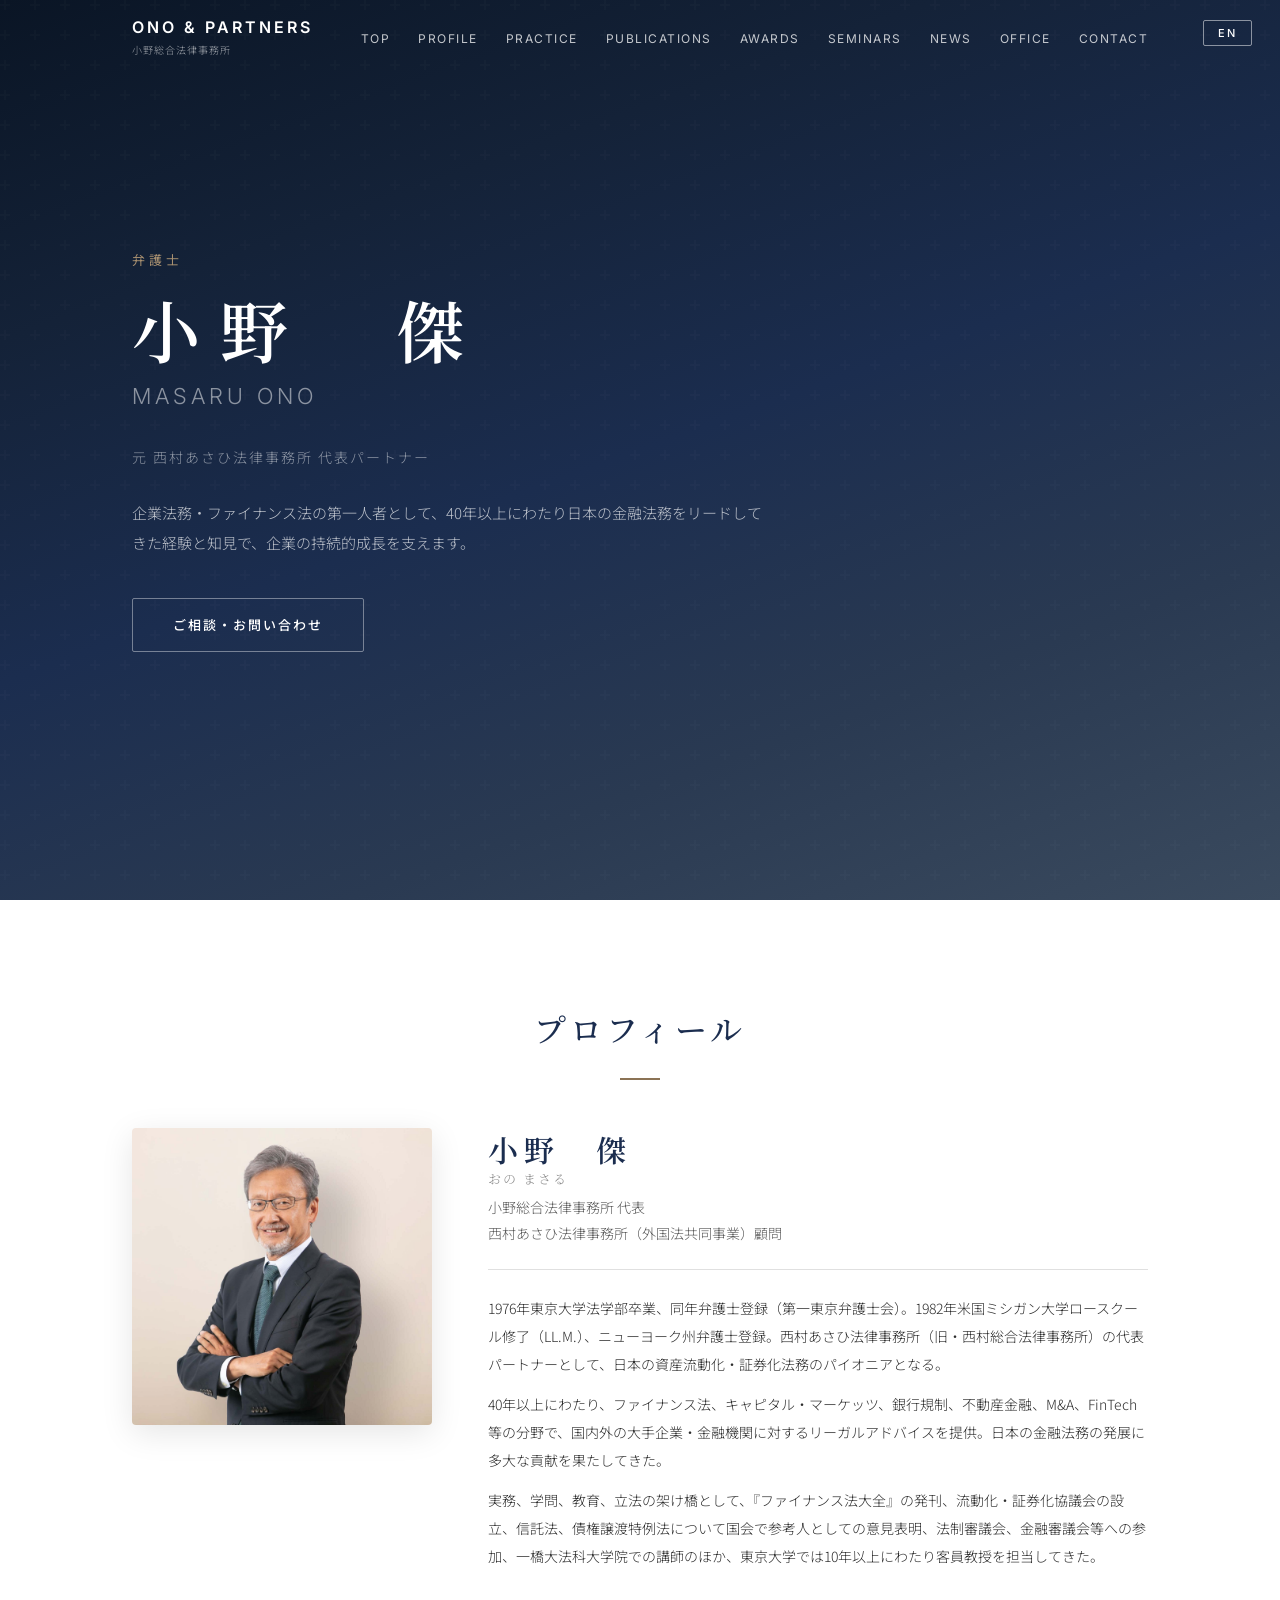
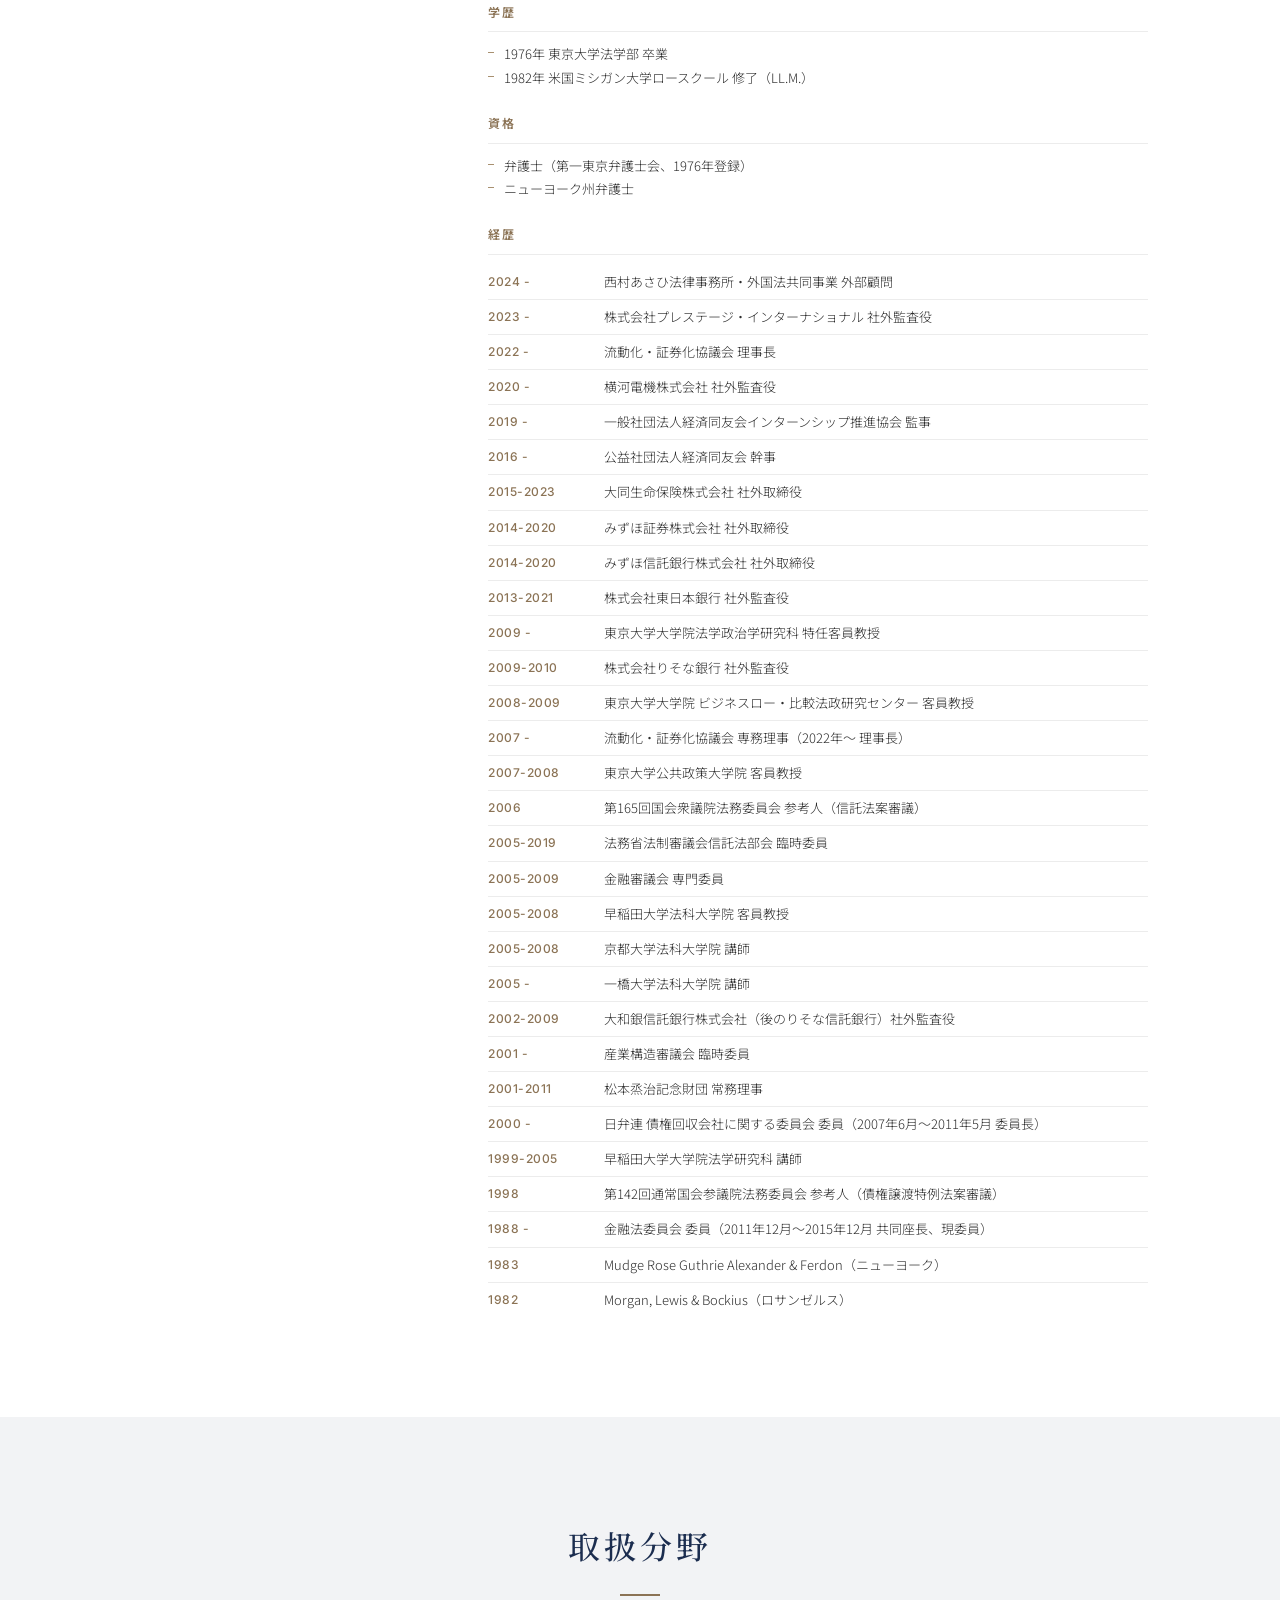
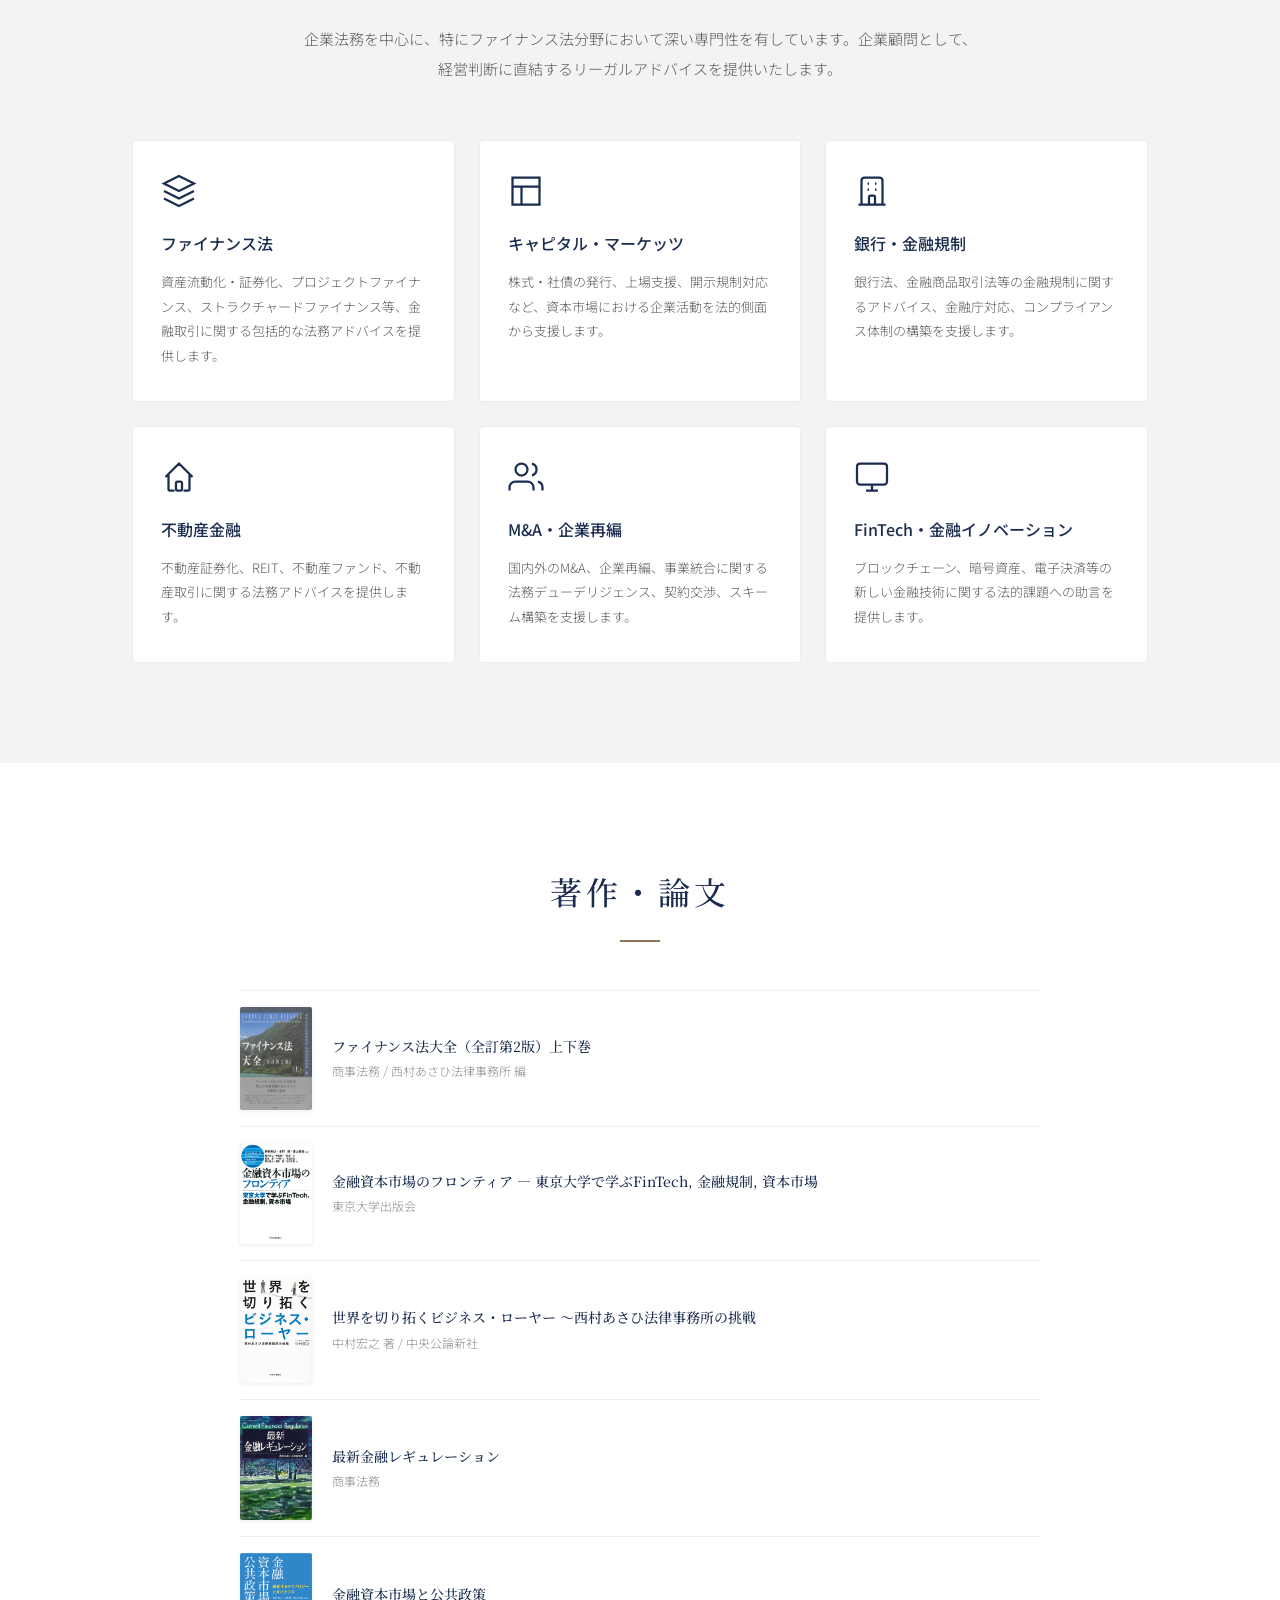
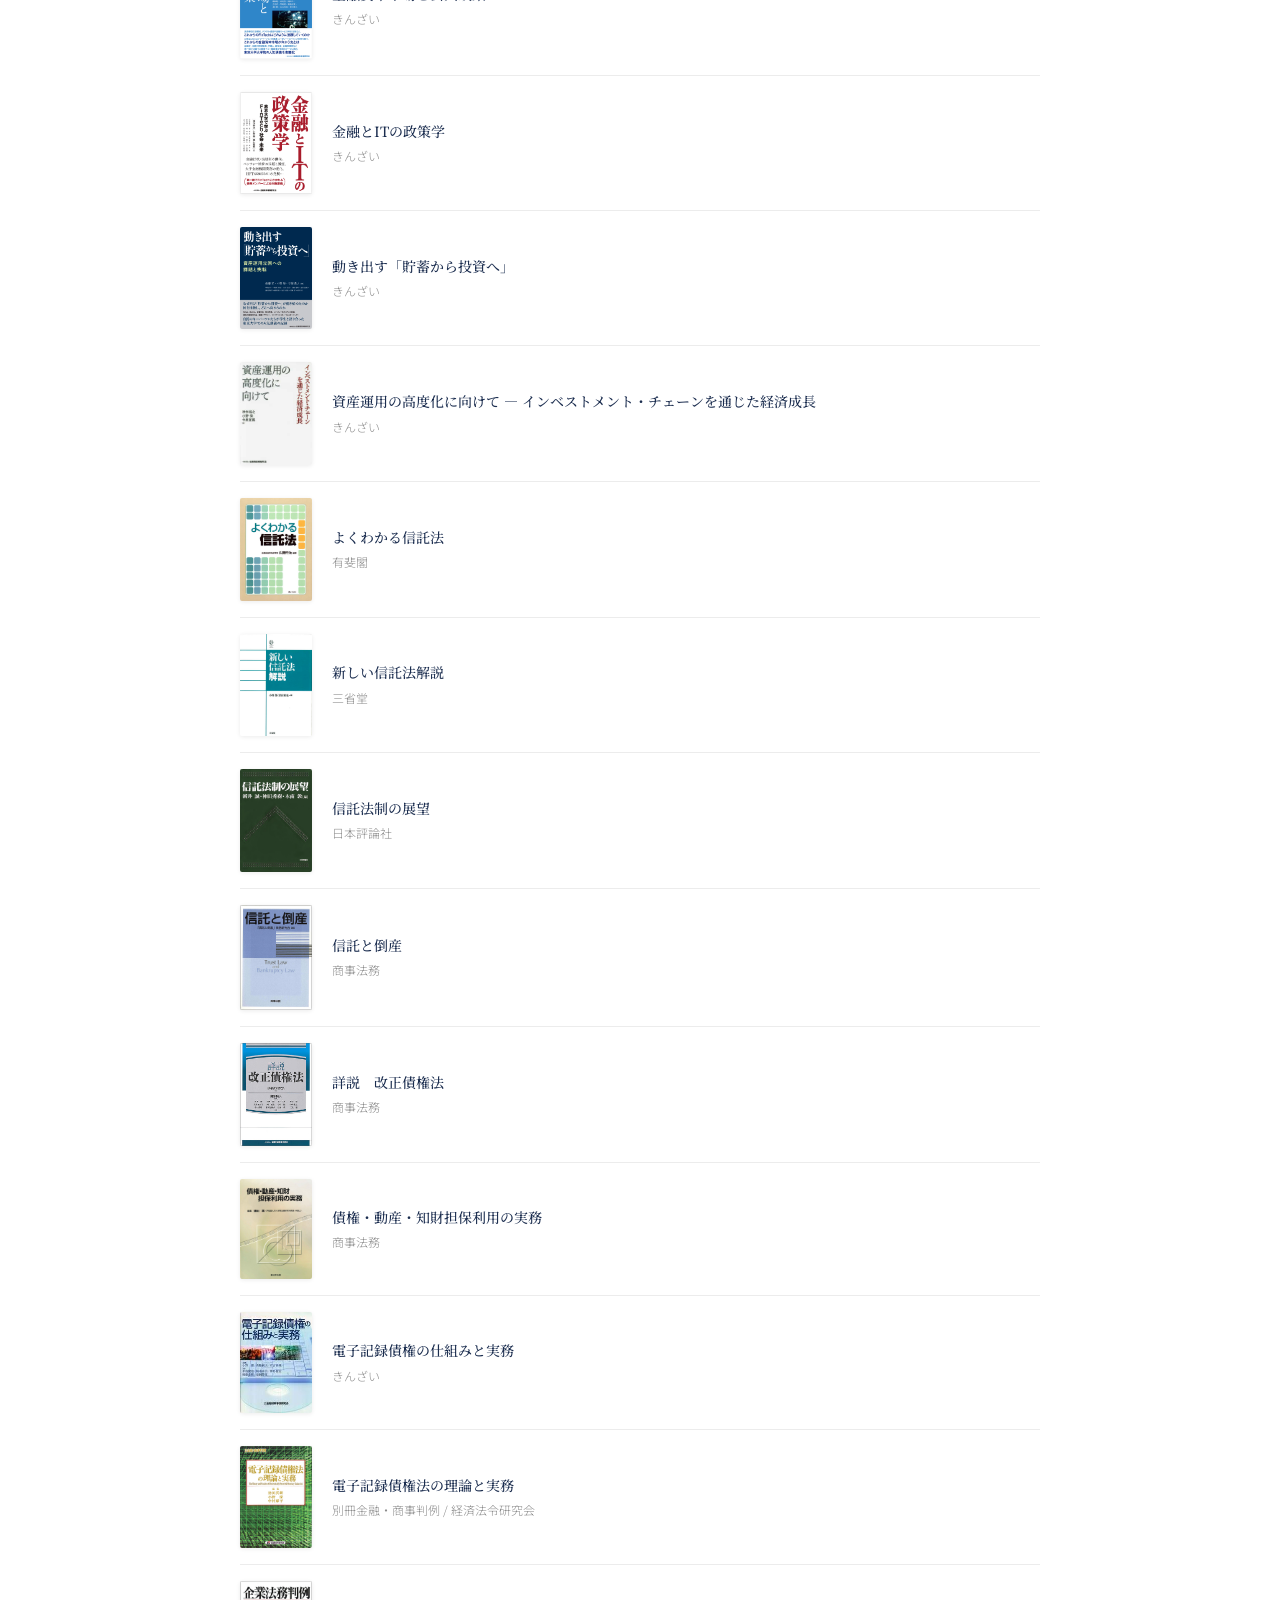
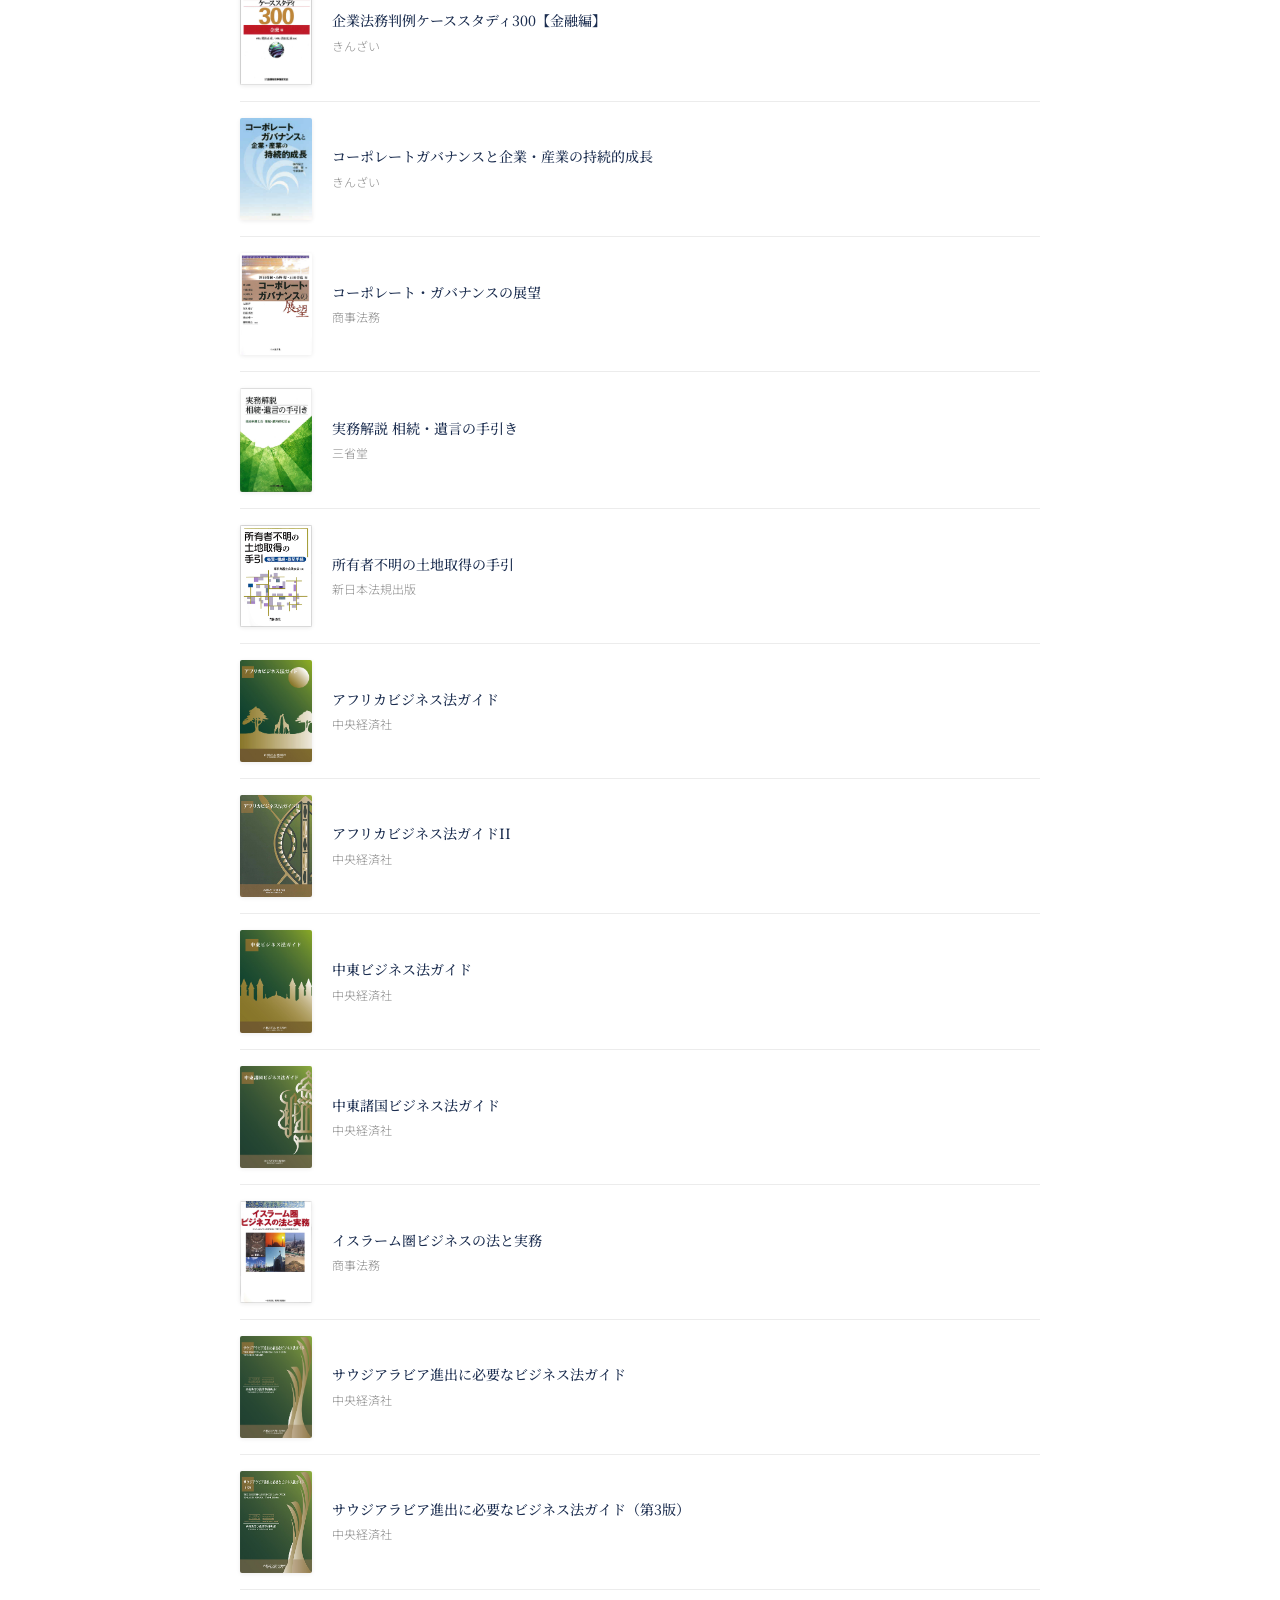
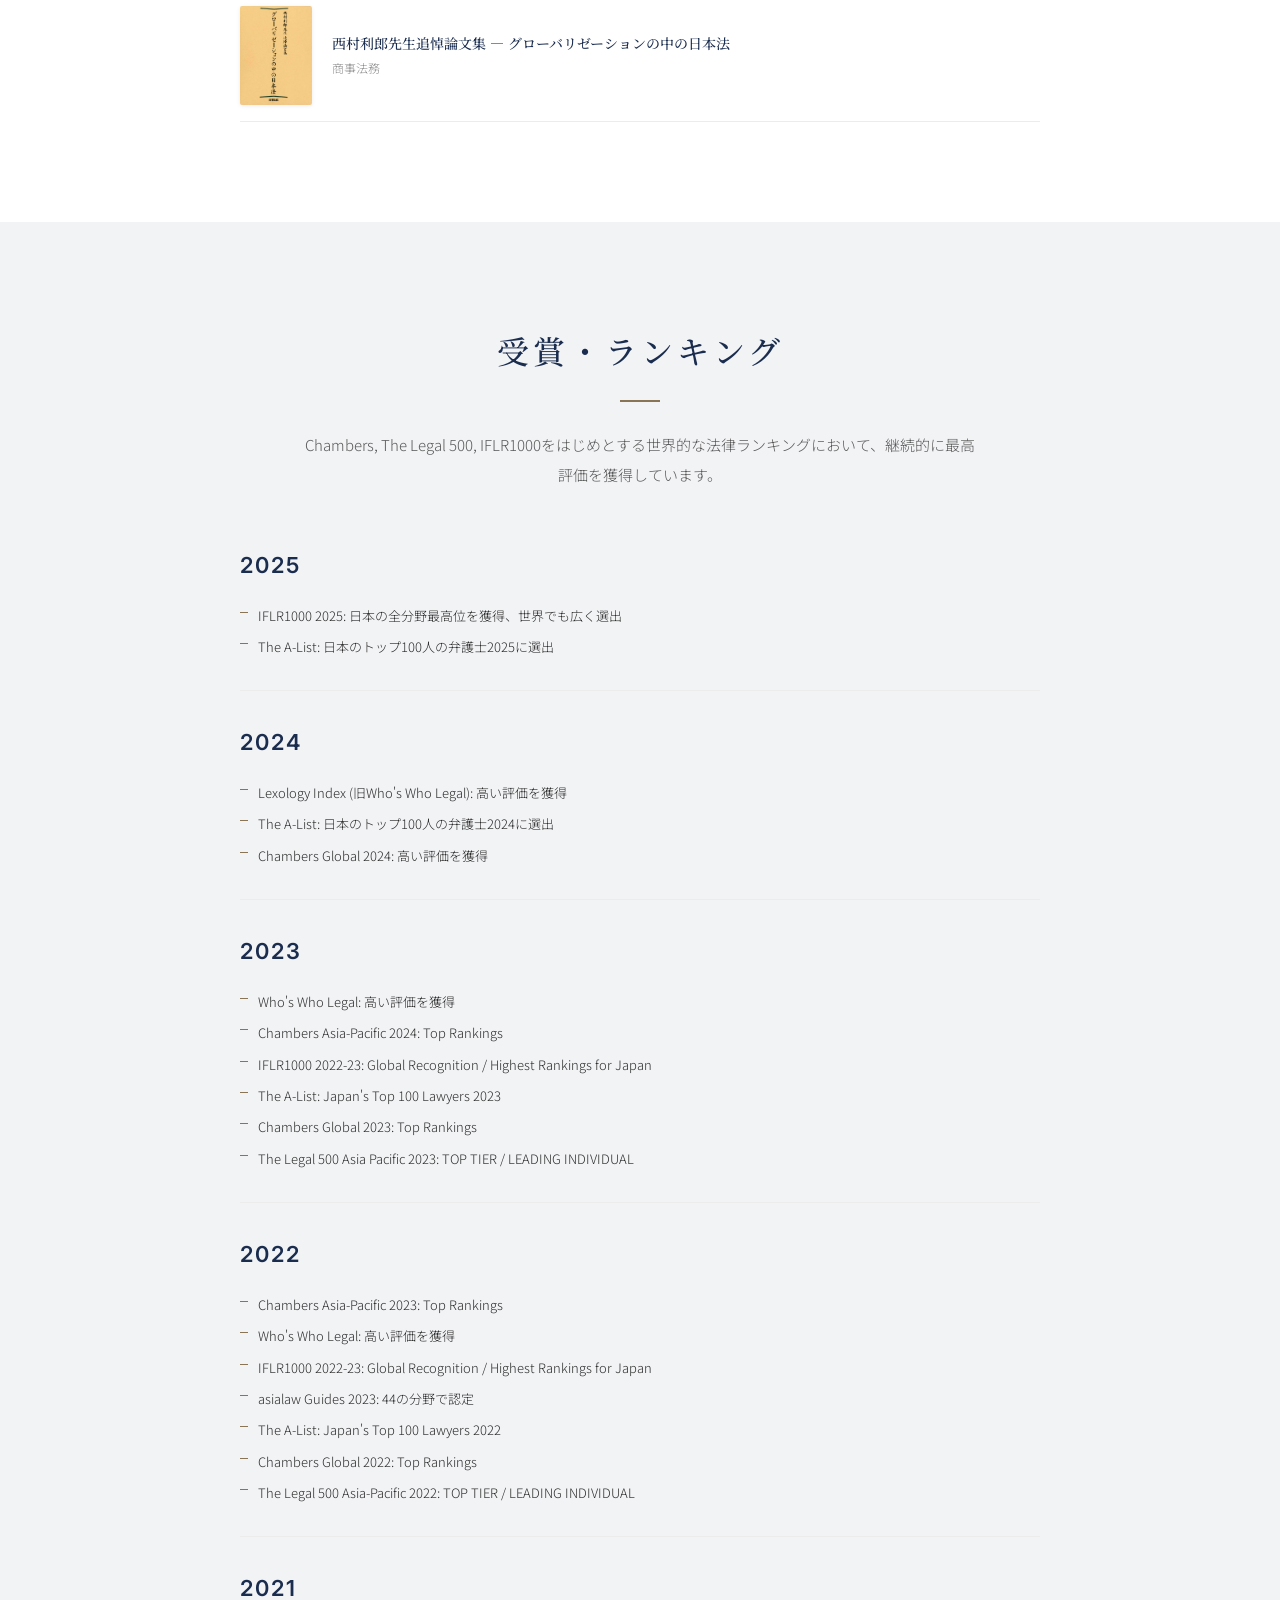
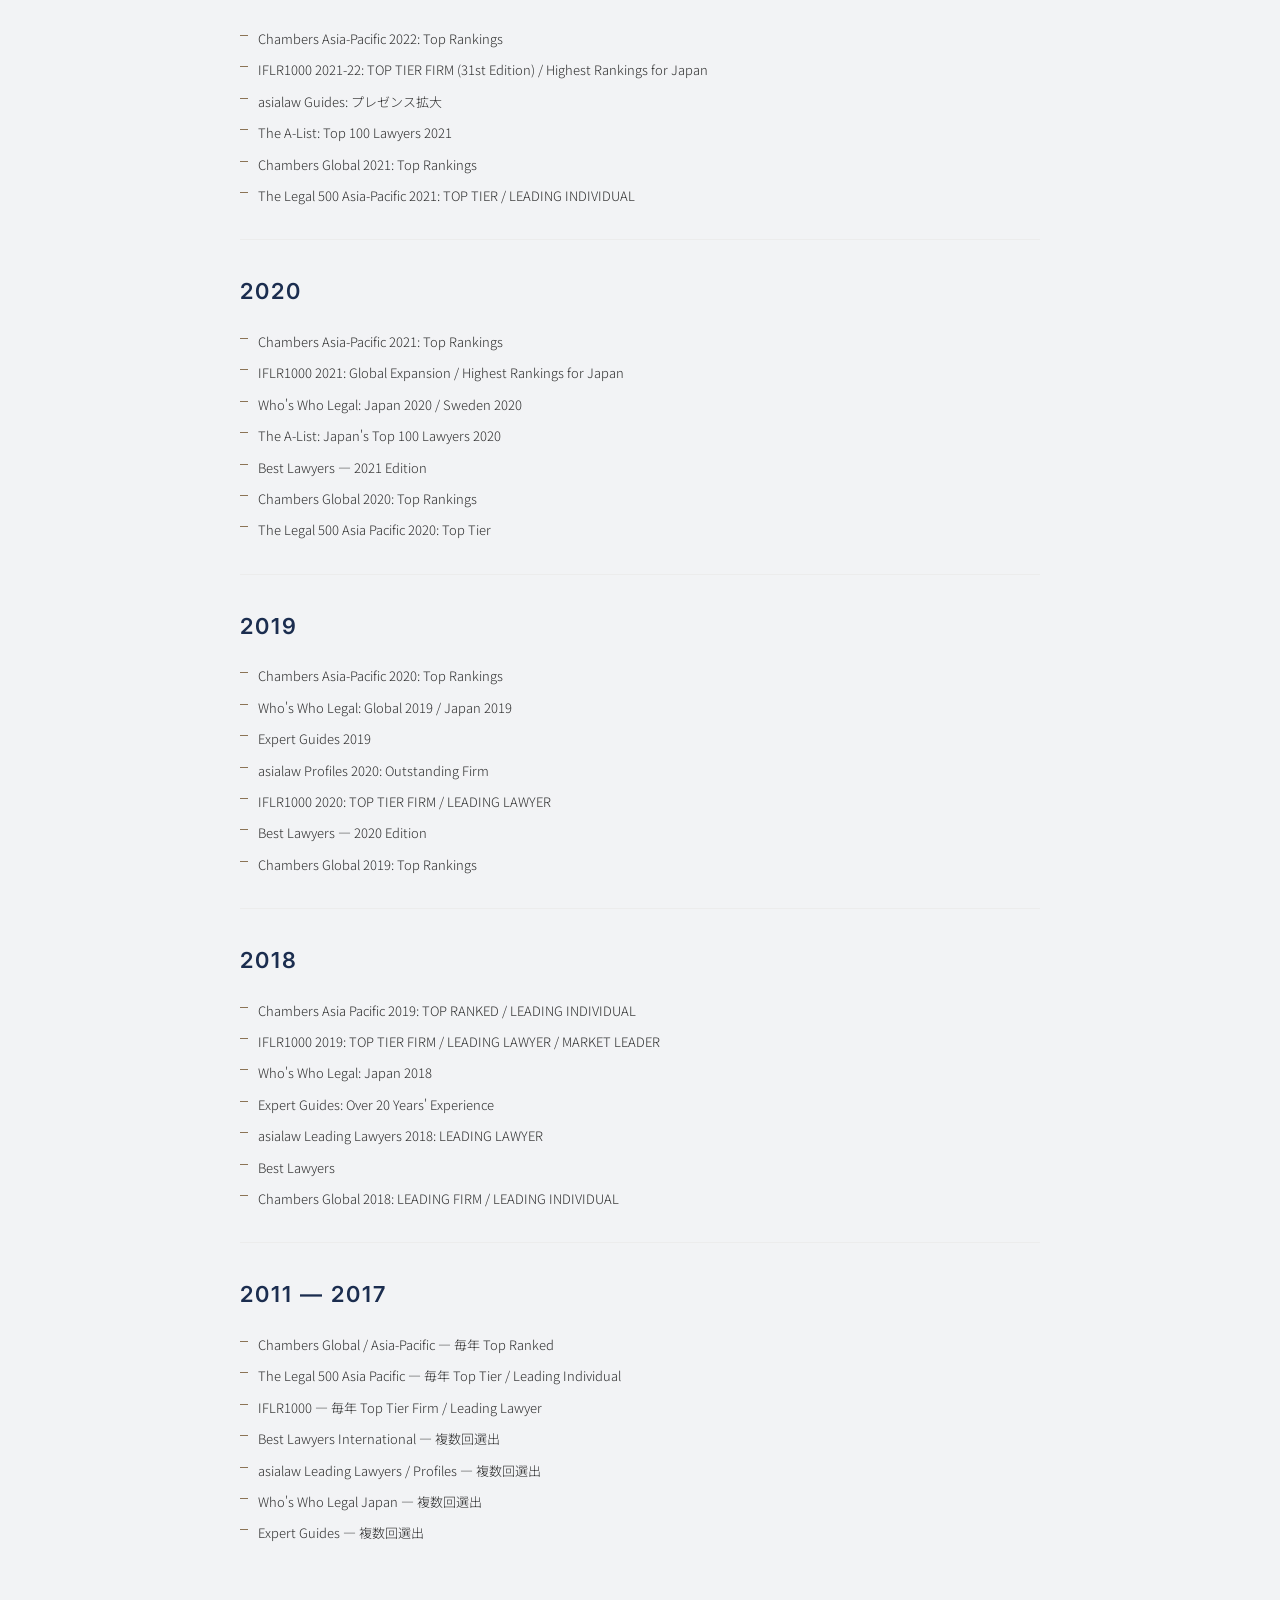
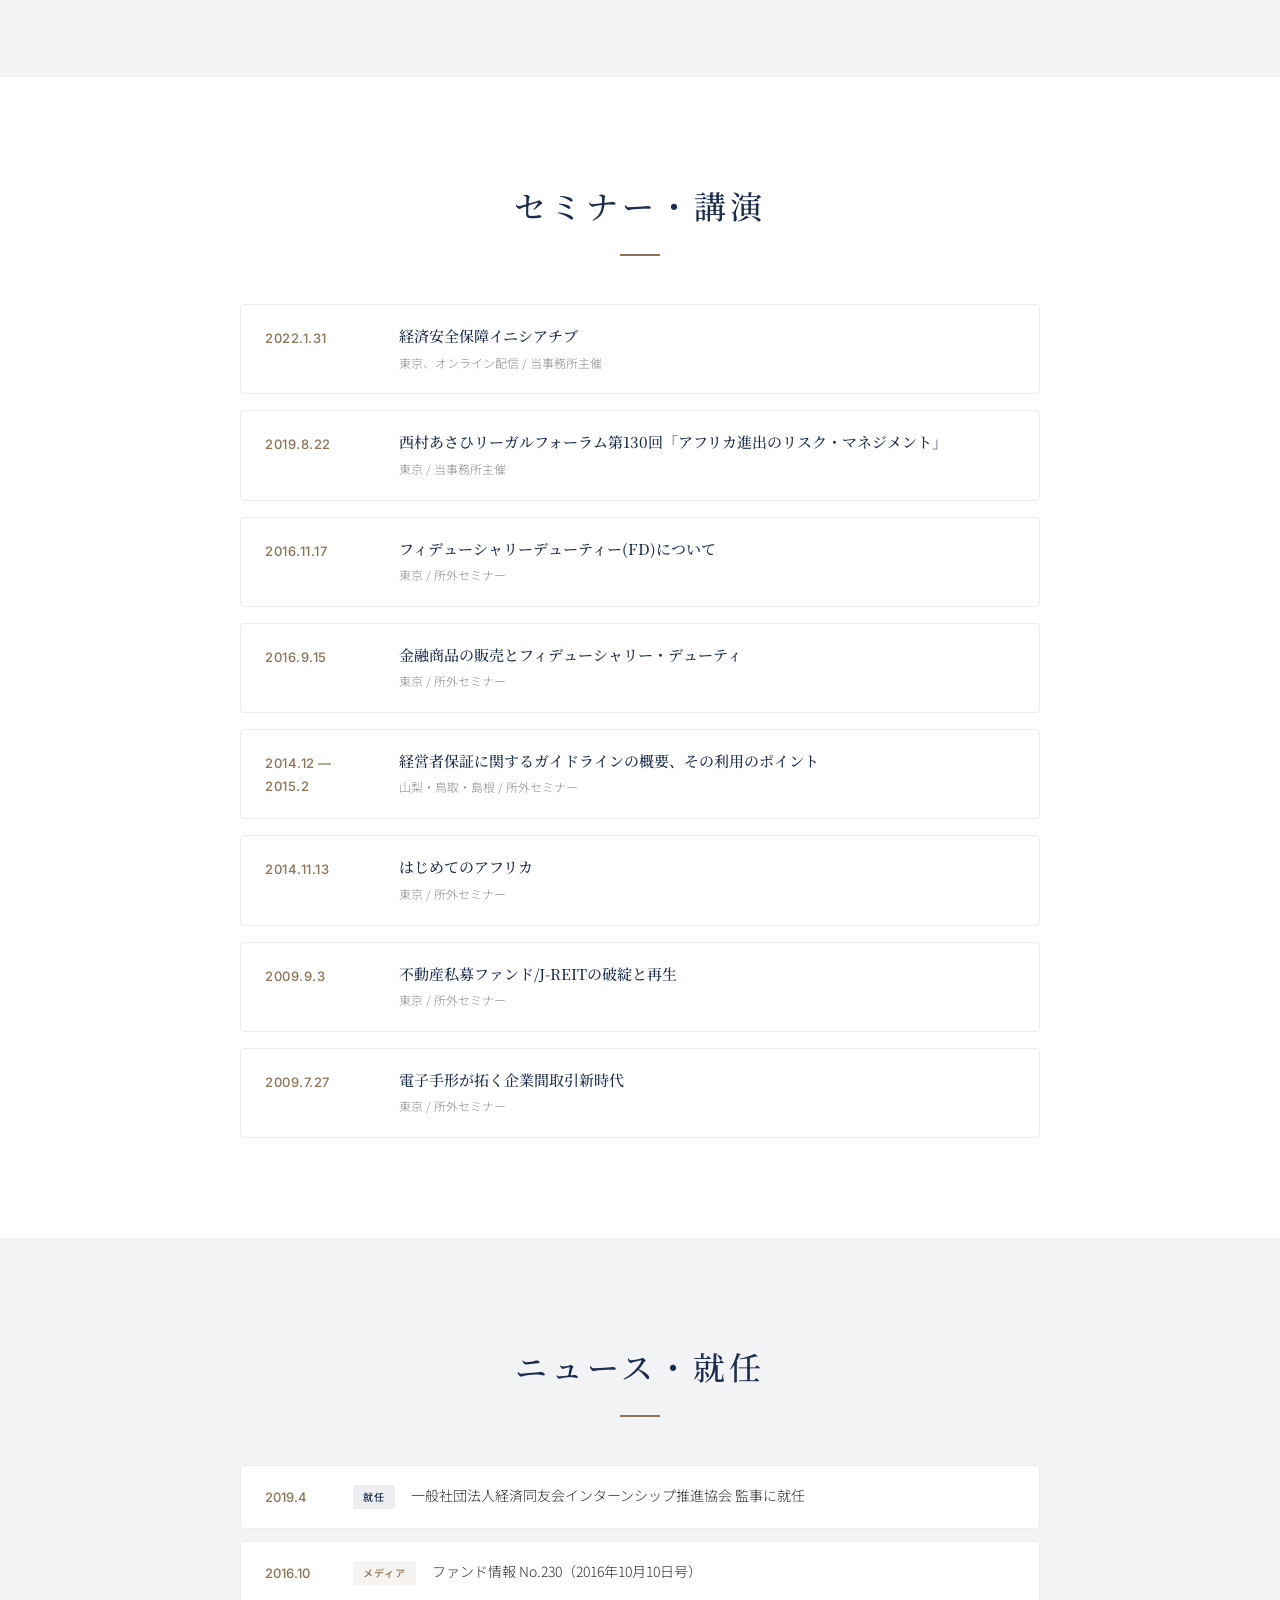
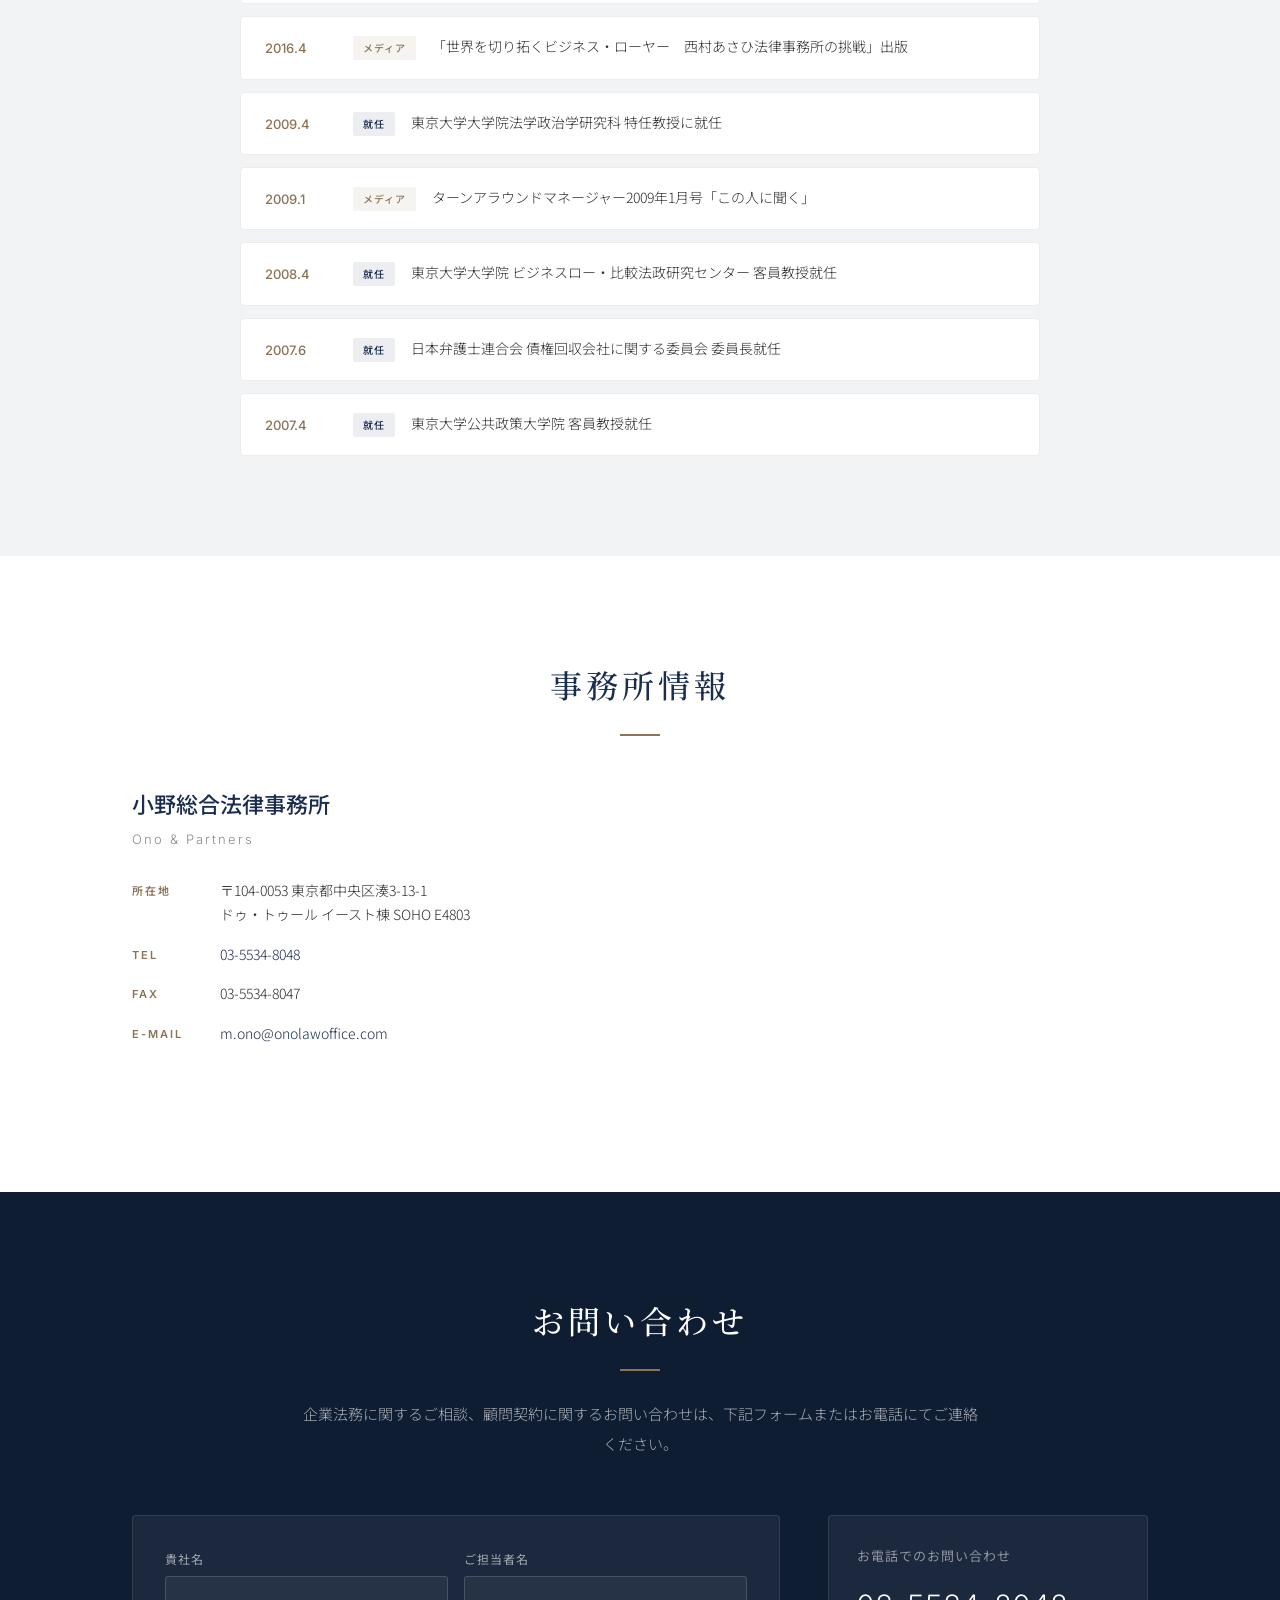
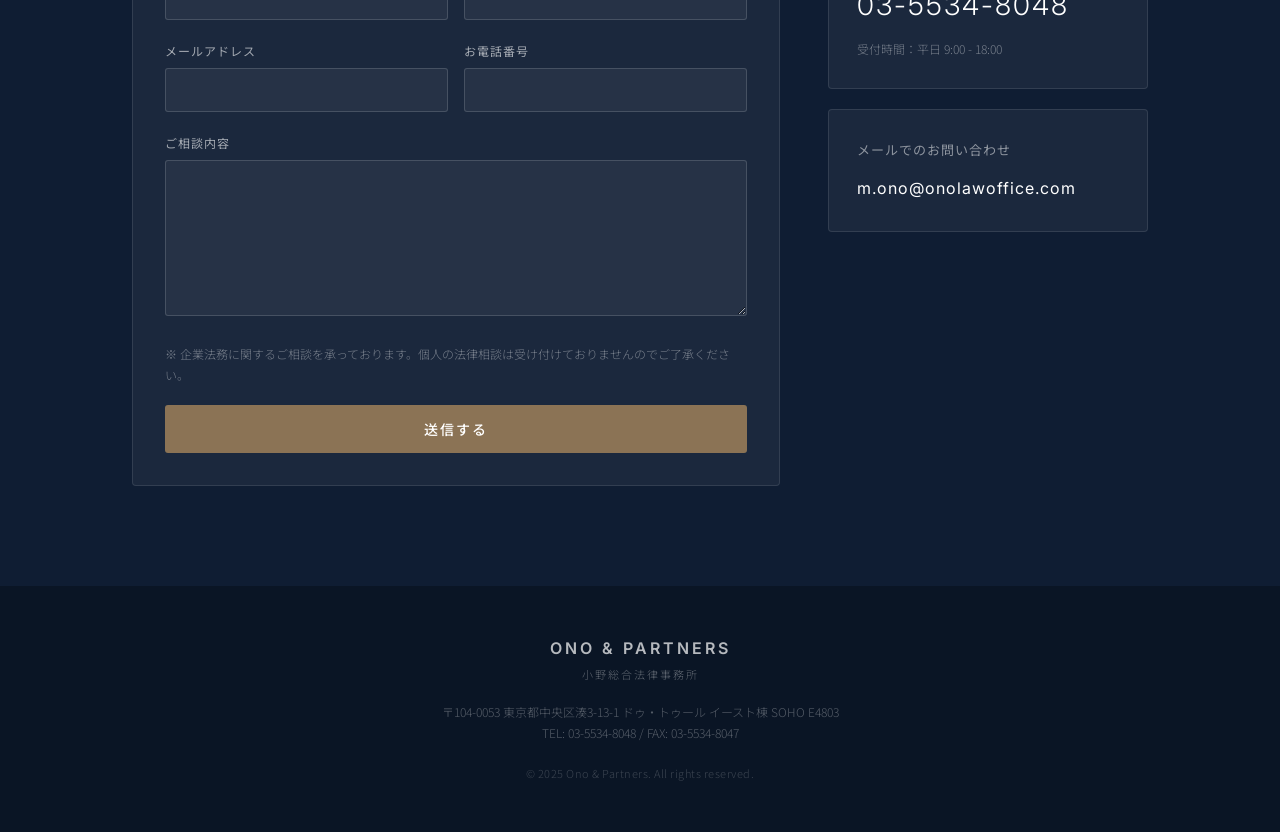
==== commit 4e870c7c: "Update career section, redesign publications, verify contact form - Replace career section with full" ====
--- a/index.html
+++ b/index.html
@@ -92,14 +92,39 @@
                                 <li data-ja="ニューヨーク州弁護士" data-en="Attorney at Law, New York State">ニューヨーク州弁護士</li>
                             </ul>
                         </div>
-                        <div class="detail-group">
-                            <h4 data-ja="経歴" data-en="Career">経歴</h4>
-                            <ul>
-                                <li data-ja="西村あさひ法律事務所 代表パートナー" data-en="Nishimura & Asahi — Representative Partner">西村あさひ法律事務所 代表パートナー</li>
-                                <li data-ja="西村あさひ法律事務所（外国法共同事業）顧問（現任）" data-en="Nishimura & Asahi (Gaikokuho Kyodo Jigyo) — Counsel (Current)">西村あさひ法律事務所（外国法共同事業）顧問（現任）</li>
-                                <li data-ja="小野総合法律事務所 代表（現任）" data-en="Ono & Partners — Managing Partner (Current)">小野総合法律事務所 代表（現任）</li>
-                                <li data-ja="東京大学 客員教授（10年以上）" data-en="University of Tokyo — Visiting Professor (Over 10 years)">東京大学 客員教授（10年以上）</li>
-                                <li data-ja="一橋大学法科大学院 講師" data-en="Hitotsubashi University Law School — Lecturer">一橋大学法科大学院 講師</li>
+                        <div class="detail-group career-full">
+                            <h4 data-ja="経歴" data-en="Professional Experience">経歴</h4>
+                            <ul class="career-timeline">
+                                <li><span class="career-year">2024 -</span> <span data-ja="西村あさひ法律事務所・外国法共同事業 外部顧問" data-en="Nishimura & Asahi (Gaikokuho Kyodo Jigyo) — External Counsel">西村あさひ法律事務所・外国法共同事業 外部顧問</span></li>
+                                <li><span class="career-year">2023 -</span> <span data-ja="株式会社プレステージ・インターナショナル 社外監査役" data-en="Prestige International Inc. — Outside Auditor">株式会社プレステージ・インターナショナル 社外監査役</span></li>
+                                <li><span class="career-year">2022 -</span> <span data-ja="流動化・証券化協議会 理事長" data-en="Securitization and Structured Finance Council — Chairman">流動化・証券化協議会 理事長</span></li>
+                                <li><span class="career-year">2020 -</span> <span data-ja="横河電機株式会社 社外監査役" data-en="Yokogawa Electric Corporation — Outside Auditor">横河電機株式会社 社外監査役</span></li>
+                                <li><span class="career-year">2019 -</span> <span data-ja="一般社団法人経済同友会インターンシップ推進協会 監事" data-en="Japan Association of Corporate Executives Internship Promotion Association — Auditor">一般社団法人経済同友会インターンシップ推進協会 監事</span></li>
+                                <li><span class="career-year">2016 -</span> <span data-ja="公益社団法人経済同友会 幹事" data-en="Japan Association of Corporate Executives — Director">公益社団法人経済同友会 幹事</span></li>
+                                <li><span class="career-year">2015-2023</span> <span data-ja="大同生命保険株式会社 社外取締役" data-en="Daido Life Insurance Co. — Outside Director">大同生命保険株式会社 社外取締役</span></li>
+                                <li><span class="career-year">2014-2020</span> <span data-ja="みずほ証券株式会社 社外取締役" data-en="Mizuho Securities Co., Ltd. — Outside Director">みずほ証券株式会社 社外取締役</span></li>
+                                <li><span class="career-year">2014-2020</span> <span data-ja="みずほ信託銀行株式会社 社外取締役" data-en="Mizuho Trust & Banking Co., Ltd. — Outside Director">みずほ信託銀行株式会社 社外取締役</span></li>
+                                <li><span class="career-year">2013-2021</span> <span data-ja="株式会社東日本銀行 社外監査役" data-en="Higashi-Nippon Bank, Ltd. — Outside Auditor">株式会社東日本銀行 社外監査役</span></li>
+                                <li><span class="career-year">2009 -</span> <span data-ja="東京大学大学院法学政治学研究科 特任客員教授" data-en="University of Tokyo, Graduate School of Law and Politics — Specially Appointed Visiting Professor">東京大学大学院法学政治学研究科 特任客員教授</span></li>
+                                <li><span class="career-year">2009-2010</span> <span data-ja="株式会社りそな銀行 社外監査役" data-en="Resona Bank, Ltd. — Outside Auditor">株式会社りそな銀行 社外監査役</span></li>
+                                <li><span class="career-year">2008-2009</span> <span data-ja="東京大学大学院 ビジネスロー・比較法政研究センター 客員教授" data-en="University of Tokyo, Business Law & Comparative Law Center — Visiting Professor">東京大学大学院 ビジネスロー・比較法政研究センター 客員教授</span></li>
+                                <li><span class="career-year">2007 -</span> <span data-ja="流動化・証券化協議会 専務理事（2022年～ 理事長）" data-en="Securitization and Structured Finance Council — Executive Director (Chairman from 2022)">流動化・証券化協議会 専務理事（2022年～ 理事長）</span></li>
+                                <li><span class="career-year">2007-2008</span> <span data-ja="東京大学公共政策大学院 客員教授" data-en="University of Tokyo, Graduate School of Public Policy — Visiting Professor">東京大学公共政策大学院 客員教授</span></li>
+                                <li><span class="career-year">2006</span> <span data-ja="第165回国会衆議院法務委員会 参考人（信託法案審議）" data-en="165th Diet, House of Representatives Judicial Affairs Committee — Expert Witness (Trust Act deliberation)">第165回国会衆議院法務委員会 参考人（信託法案審議）</span></li>
+                                <li><span class="career-year">2005-2019</span> <span data-ja="法務省法制審議会信託法部会 臨時委員" data-en="Ministry of Justice, Legislative Council, Trust Act Division — Extraordinary Member">法務省法制審議会信託法部会 臨時委員</span></li>
+                                <li><span class="career-year">2005-2009</span> <span data-ja="金融審議会 専門委員" data-en="Financial System Council — Expert Member">金融審議会 専門委員</span></li>
+                                <li><span class="career-year">2005-2008</span> <span data-ja="早稲田大学法科大学院 客員教授" data-en="Waseda University Law School — Visiting Professor">早稲田大学法科大学院 客員教授</span></li>
+                                <li><span class="career-year">2005-2008</span> <span data-ja="京都大学法科大学院 講師" data-en="Kyoto University Law School — Lecturer">京都大学法科大学院 講師</span></li>
+                                <li><span class="career-year">2005 -</span> <span data-ja="一橋大学法科大学院 講師" data-en="Hitotsubashi University Law School — Lecturer">一橋大学法科大学院 講師</span></li>
+                                <li><span class="career-year">2002-2009</span> <span data-ja="大和銀信託銀行株式会社（後のりそな信託銀行）社外監査役" data-en="Daiwa Bank Trust (later Resona Trust & Banking) — Outside Auditor">大和銀信託銀行株式会社（後のりそな信託銀行）社外監査役</span></li>
+                                <li><span class="career-year">2001 -</span> <span data-ja="産業構造審議会 臨時委員" data-en="Industrial Structure Council — Extraordinary Member">産業構造審議会 臨時委員</span></li>
+                                <li><span class="career-year">2001-2011</span> <span data-ja="松本烝治記念財団 常務理事" data-en="Matsumoto Joji Memorial Foundation — Executive Director">松本烝治記念財団 常務理事</span></li>
+                                <li><span class="career-year">2000 -</span> <span data-ja="日弁連 債権回収会社に関する委員会 委員（2007年6月～2011年5月 委員長）" data-en="JFBA Committee on Debt Collection Companies — Member (Chairman 2007.6–2011.5)">日弁連 債権回収会社に関する委員会 委員（2007年6月～2011年5月 委員長）</span></li>
+                                <li><span class="career-year">1999-2005</span> <span data-ja="早稲田大学大学院法学研究科 講師" data-en="Waseda University, Graduate School of Law — Lecturer">早稲田大学大学院法学研究科 講師</span></li>
+                                <li><span class="career-year">1998</span> <span data-ja="第142回通常国会参議院法務委員会 参考人（債権譲渡特例法案審議）" data-en="142nd Diet, House of Councillors Judicial Affairs Committee — Expert Witness (Assignment of Claims Special Provisions Act)">第142回通常国会参議院法務委員会 参考人（債権譲渡特例法案審議）</span></li>
+                                <li><span class="career-year">1988 -</span> <span data-ja="金融法委員会 委員（2011年12月～2015年12月 共同座長、現委員）" data-en="Financial Law Board — Member (Co-Chair 2011.12–2015.12, Current Member)">金融法委員会 委員（2011年12月～2015年12月 共同座長、現委員）</span></li>
+                                <li><span class="career-year">1983</span> <span data-ja="Mudge Rose Guthrie Alexander & Ferdon（ニューヨーク）" data-en="Mudge Rose Guthrie Alexander & Ferdon (New York)">Mudge Rose Guthrie Alexander & Ferdon（ニューヨーク）</span></li>
+                                <li><span class="career-year">1982</span> <span data-ja="Morgan, Lewis & Bockius（ロサンゼルス）" data-en="Morgan, Lewis & Bockius (Los Angeles)">Morgan, Lewis & Bockius（ロサンゼルス）</span></li>
                             </ul>
                         </div>
                     </div>
@@ -152,237 +177,237 @@
     <section id="publications" class="section">
         <div class="container">
             <h2 class="section-title" data-ja="著作・論文" data-en="Publications">著作・論文</h2>
-            <div class="publications-grid">
-
-                <div class="book-card">
-                    <div class="book-img"><img src="images/book-finance-new.jpg" alt="ファイナンス法大全" loading="lazy"></div>
-                    <div class="book-info">
+            <div class="publications-list-new">
+
+                <div class="pub-row">
+                    <div class="pub-thumb"><img src="images/book-finance-new.jpg" alt="ファイナンス法大全" loading="lazy"></div>
+                    <div class="pub-text">
                         <h3>ファイナンス法大全（全訂第2版）上下巻</h3>
-                        <p class="book-meta" data-ja="商事法務 / 西村あさひ法律事務所 編" data-en="Shoji Homu / Ed. by Nishimura & Asahi">商事法務 / 西村あさひ法律事務所 編</p>
-                    </div>
-                </div>
-
-                <div class="book-card">
-                    <div class="book-img"><img src="images/book-fintech-frontier.png" alt="金融資本市場のフロンティア" loading="lazy"></div>
-                    <div class="book-info">
+                        <p class="pub-publisher" data-ja="商事法務 / 西村あさひ法律事務所 編" data-en="Shoji Homu / Ed. by Nishimura & Asahi">商事法務 / 西村あさひ法律事務所 編</p>
+                    </div>
+                </div>
+
+                <div class="pub-row">
+                    <div class="pub-thumb"><img src="images/book-fintech-frontier.png" alt="金融資本市場のフロンティア" loading="lazy"></div>
+                    <div class="pub-text">
                         <h3 data-ja="金融資本市場のフロンティア ― 東京大学で学ぶFinTech, 金融規制, 資本市場" data-en="Frontiers of Financial Capital Markets — FinTech, Regulation & Capital Markets at the University of Tokyo">金融資本市場のフロンティア ― 東京大学で学ぶFinTech, 金融規制, 資本市場</h3>
-                        <p class="book-meta" data-ja="東京大学出版会" data-en="University of Tokyo Press">東京大学出版会</p>
-                    </div>
-                </div>
-
-                <div class="book-card">
-                    <div class="book-img"><img src="images/book-business-lawyer-new.jpg" alt="世界を切り拓くビジネス・ローヤー" loading="lazy"></div>
-                    <div class="book-info">
+                        <p class="pub-publisher" data-ja="東京大学出版会" data-en="University of Tokyo Press">東京大学出版会</p>
+                    </div>
+                </div>
+
+                <div class="pub-row">
+                    <div class="pub-thumb"><img src="images/book-business-lawyer-new.jpg" alt="世界を切り拓くビジネス・ローヤー" loading="lazy"></div>
+                    <div class="pub-text">
                         <h3 data-ja="世界を切り拓くビジネス・ローヤー ～西村あさひ法律事務所の挑戦" data-en="Business Lawyers Forging the World — The Challenge of Nishimura & Asahi">世界を切り拓くビジネス・ローヤー ～西村あさひ法律事務所の挑戦</h3>
-                        <p class="book-meta" data-ja="中村宏之 著 / 中央公論新社" data-en="By Hiroyuki Nakamura / Chuokoron-Shinsha">中村宏之 著 / 中央公論新社</p>
-                    </div>
-                </div>
-
-                <div class="book-card">
-                    <div class="book-img"><img src="images/book-regulation.jpg" alt="最新金融レギュレーション" loading="lazy"></div>
-                    <div class="book-info">
+                        <p class="pub-publisher" data-ja="中村宏之 著 / 中央公論新社" data-en="By Hiroyuki Nakamura / Chuokoron-Shinsha">中村宏之 著 / 中央公論新社</p>
+                    </div>
+                </div>
+
+                <div class="pub-row">
+                    <div class="pub-thumb"><img src="images/book-regulation.jpg" alt="最新金融レギュレーション" loading="lazy"></div>
+                    <div class="pub-text">
                         <h3 data-ja="最新金融レギュレーション" data-en="Latest Financial Regulation">最新金融レギュレーション</h3>
-                        <p class="book-meta" data-ja="商事法務" data-en="Shoji Homu">商事法務</p>
-                    </div>
-                </div>
-
-                <div class="book-card">
-                    <div class="book-img"><img src="images/book-capital-policy.jpg" alt="金融資本市場と公共政策" loading="lazy"></div>
-                    <div class="book-info">
+                        <p class="pub-publisher" data-ja="商事法務" data-en="Shoji Homu">商事法務</p>
+                    </div>
+                </div>
+
+                <div class="pub-row">
+                    <div class="pub-thumb"><img src="images/book-capital-policy.jpg" alt="金融資本市場と公共政策" loading="lazy"></div>
+                    <div class="pub-text">
                         <h3 data-ja="金融資本市場と公共政策" data-en="Financial Capital Markets and Public Policy">金融資本市場と公共政策</h3>
-                        <p class="book-meta" data-ja="きんざい" data-en="Kinzai">きんざい</p>
-                    </div>
-                </div>
-
-                <div class="book-card">
-                    <div class="book-img"><img src="images/book-finance-it.jpg" alt="金融とITの政策学" loading="lazy"></div>
-                    <div class="book-info">
+                        <p class="pub-publisher" data-ja="きんざい" data-en="Kinzai">きんざい</p>
+                    </div>
+                </div>
+
+                <div class="pub-row">
+                    <div class="pub-thumb"><img src="images/book-finance-it.jpg" alt="金融とITの政策学" loading="lazy"></div>
+                    <div class="pub-text">
                         <h3 data-ja="金融とITの政策学" data-en="Policy Studies on Finance and IT">金融とITの政策学</h3>
-                        <p class="book-meta" data-ja="きんざい" data-en="Kinzai">きんざい</p>
-                    </div>
-                </div>
-
-                <div class="book-card">
-                    <div class="book-img"><img src="images/book-savings-invest.jpg" alt="動き出す「貯蓄から投資へ」" loading="lazy"></div>
-                    <div class="book-info">
+                        <p class="pub-publisher" data-ja="きんざい" data-en="Kinzai">きんざい</p>
+                    </div>
+                </div>
+
+                <div class="pub-row">
+                    <div class="pub-thumb"><img src="images/book-savings-invest.jpg" alt="動き出す「貯蓄から投資へ」" loading="lazy"></div>
+                    <div class="pub-text">
                         <h3 data-ja="動き出す「貯蓄から投資へ」" data-en="Savings to Investment in Motion">動き出す「貯蓄から投資へ」</h3>
-                        <p class="book-meta" data-ja="きんざい" data-en="Kinzai">きんざい</p>
-                    </div>
-                </div>
-
-                <div class="book-card">
-                    <div class="book-img"><img src="images/book-investment-chain.jpg" alt="資産運用の高度化に向けて" loading="lazy"></div>
-                    <div class="book-info">
+                        <p class="pub-publisher" data-ja="きんざい" data-en="Kinzai">きんざい</p>
+                    </div>
+                </div>
+
+                <div class="pub-row">
+                    <div class="pub-thumb"><img src="images/book-investment-chain.jpg" alt="資産運用の高度化に向けて" loading="lazy"></div>
+                    <div class="pub-text">
                         <h3 data-ja="資産運用の高度化に向けて ― インベストメント・チェーンを通じた経済成長" data-en="Toward Advanced Asset Management — Economic Growth through the Investment Chain">資産運用の高度化に向けて ― インベストメント・チェーンを通じた経済成長</h3>
-                        <p class="book-meta" data-ja="きんざい" data-en="Kinzai">きんざい</p>
-                    </div>
-                </div>
-
-                <div class="book-card">
-                    <div class="book-img"><img src="images/book-trust-law.jpg" alt="よくわかる信託法" loading="lazy"></div>
-                    <div class="book-info">
+                        <p class="pub-publisher" data-ja="きんざい" data-en="Kinzai">きんざい</p>
+                    </div>
+                </div>
+
+                <div class="pub-row">
+                    <div class="pub-thumb"><img src="images/book-trust-law.jpg" alt="よくわかる信託法" loading="lazy"></div>
+                    <div class="pub-text">
                         <h3 data-ja="よくわかる信託法" data-en="Understanding Trust Law">よくわかる信託法</h3>
-                        <p class="book-meta" data-ja="有斐閣" data-en="Yuhikaku">有斐閣</p>
-                    </div>
-                </div>
-
-                <div class="book-card">
-                    <div class="book-img"><img src="images/book-new-trust.jpg" alt="新しい信託法解説" loading="lazy"></div>
-                    <div class="book-info">
+                        <p class="pub-publisher" data-ja="有斐閣" data-en="Yuhikaku">有斐閣</p>
+                    </div>
+                </div>
+
+                <div class="pub-row">
+                    <div class="pub-thumb"><img src="images/book-new-trust.jpg" alt="新しい信託法解説" loading="lazy"></div>
+                    <div class="pub-text">
                         <h3 data-ja="新しい信託法解説" data-en="Commentary on the New Trust Act">新しい信託法解説</h3>
-                        <p class="book-meta" data-ja="三省堂" data-en="Sanseido">三省堂</p>
-                    </div>
-                </div>
-
-                <div class="book-card">
-                    <div class="book-img"><img src="images/book-trust-outlook.jpg" alt="信託法制の展望" loading="lazy"></div>
-                    <div class="book-info">
+                        <p class="pub-publisher" data-ja="三省堂" data-en="Sanseido">三省堂</p>
+                    </div>
+                </div>
+
+                <div class="pub-row">
+                    <div class="pub-thumb"><img src="images/book-trust-outlook.jpg" alt="信託法制の展望" loading="lazy"></div>
+                    <div class="pub-text">
                         <h3 data-ja="信託法制の展望" data-en="Outlook for Trust Legislation">信託法制の展望</h3>
-                        <p class="book-meta" data-ja="日本評論社" data-en="Nihon Hyoronsha">日本評論社</p>
-                    </div>
-                </div>
-
-                <div class="book-card">
-                    <div class="book-img"><img src="images/book-trust-insolvency.jpg" alt="信託と倒産" loading="lazy"></div>
-                    <div class="book-info">
+                        <p class="pub-publisher" data-ja="日本評論社" data-en="Nihon Hyoronsha">日本評論社</p>
+                    </div>
+                </div>
+
+                <div class="pub-row">
+                    <div class="pub-thumb"><img src="images/book-trust-insolvency.jpg" alt="信託と倒産" loading="lazy"></div>
+                    <div class="pub-text">
                         <h3 data-ja="信託と倒産" data-en="Trust and Insolvency">信託と倒産</h3>
-                        <p class="book-meta" data-ja="商事法務" data-en="Shoji Homu">商事法務</p>
-                    </div>
-                </div>
-
-                <div class="book-card">
-                    <div class="book-img"><img src="images/book-revised-obligations.jpg" alt="詳説 改正債権法" loading="lazy"></div>
-                    <div class="book-info">
+                        <p class="pub-publisher" data-ja="商事法務" data-en="Shoji Homu">商事法務</p>
+                    </div>
+                </div>
+
+                <div class="pub-row">
+                    <div class="pub-thumb"><img src="images/book-revised-obligations.jpg" alt="詳説 改正債権法" loading="lazy"></div>
+                    <div class="pub-text">
                         <h3 data-ja="詳説　改正債権法" data-en="Detailed Commentary on the Revised Obligations Law">詳説　改正債権法</h3>
-                        <p class="book-meta" data-ja="商事法務" data-en="Shoji Homu">商事法務</p>
-                    </div>
-                </div>
-
-                <div class="book-card">
-                    <div class="book-img"><img src="images/book-collateral.jpg" alt="債権・動産・知財担保利用の実務" loading="lazy"></div>
-                    <div class="book-info">
+                        <p class="pub-publisher" data-ja="商事法務" data-en="Shoji Homu">商事法務</p>
+                    </div>
+                </div>
+
+                <div class="pub-row">
+                    <div class="pub-thumb"><img src="images/book-collateral.jpg" alt="債権・動産・知財担保利用の実務" loading="lazy"></div>
+                    <div class="pub-text">
                         <h3 data-ja="債権・動産・知財担保利用の実務" data-en="Practice of Using Claims, Movables & IP as Collateral">債権・動産・知財担保利用の実務</h3>
-                        <p class="book-meta" data-ja="商事法務" data-en="Shoji Homu">商事法務</p>
-                    </div>
-                </div>
-
-                <div class="book-card">
-                    <div class="book-img"><img src="images/book-electronic-claims1.jpg" alt="電子記録債権の仕組みと実務" loading="lazy"></div>
-                    <div class="book-info">
+                        <p class="pub-publisher" data-ja="商事法務" data-en="Shoji Homu">商事法務</p>
+                    </div>
+                </div>
+
+                <div class="pub-row">
+                    <div class="pub-thumb"><img src="images/book-electronic-claims1.jpg" alt="電子記録債権の仕組みと実務" loading="lazy"></div>
+                    <div class="pub-text">
                         <h3 data-ja="電子記録債権の仕組みと実務" data-en="Structure and Practice of Electronically Recorded Claims">電子記録債権の仕組みと実務</h3>
-                        <p class="book-meta" data-ja="きんざい" data-en="Kinzai">きんざい</p>
-                    </div>
-                </div>
-
-                <div class="book-card">
-                    <div class="book-img"><img src="images/book-electronic-claims2.jpg" alt="電子記録債権法の理論と実務" loading="lazy"></div>
-                    <div class="book-info">
+                        <p class="pub-publisher" data-ja="きんざい" data-en="Kinzai">きんざい</p>
+                    </div>
+                </div>
+
+                <div class="pub-row">
+                    <div class="pub-thumb"><img src="images/book-electronic-claims2.jpg" alt="電子記録債権法の理論と実務" loading="lazy"></div>
+                    <div class="pub-text">
                         <h3 data-ja="電子記録債権法の理論と実務" data-en="Theory and Practice of the Electronically Recorded Claims Act">電子記録債権法の理論と実務</h3>
-                        <p class="book-meta" data-ja="別冊金融・商事判例 / 経済法令研究会" data-en="Kinyu Shoji Hanrei Supplement / Keizai Horei Kenkyukai">別冊金融・商事判例 / 経済法令研究会</p>
-                    </div>
-                </div>
-
-                <div class="book-card">
-                    <div class="book-img"><img src="images/book-casestudy.jpg" alt="企業法務判例ケーススタディ300" loading="lazy"></div>
-                    <div class="book-info">
+                        <p class="pub-publisher" data-ja="別冊金融・商事判例 / 経済法令研究会" data-en="Kinyu Shoji Hanrei Supplement / Keizai Horei Kenkyukai">別冊金融・商事判例 / 経済法令研究会</p>
+                    </div>
+                </div>
+
+                <div class="pub-row">
+                    <div class="pub-thumb"><img src="images/book-casestudy.jpg" alt="企業法務判例ケーススタディ300" loading="lazy"></div>
+                    <div class="pub-text">
                         <h3 data-ja="企業法務判例ケーススタディ300【金融編】" data-en="Corporate Legal Case Studies 300 — Finance Edition">企業法務判例ケーススタディ300【金融編】</h3>
-                        <p class="book-meta" data-ja="きんざい" data-en="Kinzai">きんざい</p>
-                    </div>
-                </div>
-
-                <div class="book-card">
-                    <div class="book-img"><img src="images/book-cg-growth.jpg" alt="コーポレートガバナンスと企業・産業の持続的成長" loading="lazy"></div>
-                    <div class="book-info">
+                        <p class="pub-publisher" data-ja="きんざい" data-en="Kinzai">きんざい</p>
+                    </div>
+                </div>
+
+                <div class="pub-row">
+                    <div class="pub-thumb"><img src="images/book-cg-growth.jpg" alt="コーポレートガバナンスと企業・産業の持続的成長" loading="lazy"></div>
+                    <div class="pub-text">
                         <h3 data-ja="コーポレートガバナンスと企業・産業の持続的成長" data-en="Corporate Governance and Sustainable Growth of Companies & Industries">コーポレートガバナンスと企業・産業の持続的成長</h3>
-                        <p class="book-meta" data-ja="きんざい" data-en="Kinzai">きんざい</p>
-                    </div>
-                </div>
-
-                <div class="book-card">
-                    <div class="book-img"><img src="images/book-cg-outlook.jpg" alt="コーポレート・ガバナンスの展望" loading="lazy"></div>
-                    <div class="book-info">
+                        <p class="pub-publisher" data-ja="きんざい" data-en="Kinzai">きんざい</p>
+                    </div>
+                </div>
+
+                <div class="pub-row">
+                    <div class="pub-thumb"><img src="images/book-cg-outlook.jpg" alt="コーポレート・ガバナンスの展望" loading="lazy"></div>
+                    <div class="pub-text">
                         <h3 data-ja="コーポレート・ガバナンスの展望" data-en="Outlook for Corporate Governance">コーポレート・ガバナンスの展望</h3>
-                        <p class="book-meta" data-ja="商事法務" data-en="Shoji Homu">商事法務</p>
-                    </div>
-                </div>
-
-                <div class="book-card">
-                    <div class="book-img"><img src="images/book-inheritance.jpg" alt="実務解説 相続・遺言の手引き" loading="lazy"></div>
-                    <div class="book-info">
+                        <p class="pub-publisher" data-ja="商事法務" data-en="Shoji Homu">商事法務</p>
+                    </div>
+                </div>
+
+                <div class="pub-row">
+                    <div class="pub-thumb"><img src="images/book-inheritance.jpg" alt="実務解説 相続・遺言の手引き" loading="lazy"></div>
+                    <div class="pub-text">
                         <h3 data-ja="実務解説 相続・遺言の手引き" data-en="Practical Guide to Inheritance and Wills">実務解説 相続・遺言の手引き</h3>
-                        <p class="book-meta" data-ja="三省堂" data-en="Sanseido">三省堂</p>
-                    </div>
-                </div>
-
-                <div class="book-card">
-                    <div class="book-img"><img src="images/book-land.jpg" alt="所有者不明の土地取得の手引" loading="lazy"></div>
-                    <div class="book-info">
+                        <p class="pub-publisher" data-ja="三省堂" data-en="Sanseido">三省堂</p>
+                    </div>
+                </div>
+
+                <div class="pub-row">
+                    <div class="pub-thumb"><img src="images/book-land.jpg" alt="所有者不明の土地取得の手引" loading="lazy"></div>
+                    <div class="pub-text">
                         <h3 data-ja="所有者不明の土地取得の手引" data-en="Guide to Acquisition of Land with Unknown Owners">所有者不明の土地取得の手引</h3>
-                        <p class="book-meta" data-ja="新日本法規出版" data-en="Shin Nihon Hoki Shuppan">新日本法規出版</p>
-                    </div>
-                </div>
-
-                <div class="book-card">
-                    <div class="book-img"><img src="images/book-africa1.jpg" alt="アフリカビジネス法ガイド" loading="lazy"></div>
-                    <div class="book-info">
+                        <p class="pub-publisher" data-ja="新日本法規出版" data-en="Shin Nihon Hoki Shuppan">新日本法規出版</p>
+                    </div>
+                </div>
+
+                <div class="pub-row">
+                    <div class="pub-thumb"><img src="images/book-africa1.jpg" alt="アフリカビジネス法ガイド" loading="lazy"></div>
+                    <div class="pub-text">
                         <h3 data-ja="アフリカビジネス法ガイド" data-en="Africa Business Law Guide">アフリカビジネス法ガイド</h3>
-                        <p class="book-meta" data-ja="中央経済社" data-en="Chuo Keizaisha">中央経済社</p>
-                    </div>
-                </div>
-
-                <div class="book-card">
-                    <div class="book-img"><img src="images/book-africa2.jpg" alt="アフリカビジネス法ガイドII" loading="lazy"></div>
-                    <div class="book-info">
+                        <p class="pub-publisher" data-ja="中央経済社" data-en="Chuo Keizaisha">中央経済社</p>
+                    </div>
+                </div>
+
+                <div class="pub-row">
+                    <div class="pub-thumb"><img src="images/book-africa2.jpg" alt="アフリカビジネス法ガイドII" loading="lazy"></div>
+                    <div class="pub-text">
                         <h3 data-ja="アフリカビジネス法ガイドII" data-en="Africa Business Law Guide II">アフリカビジネス法ガイドII</h3>
-                        <p class="book-meta" data-ja="中央経済社" data-en="Chuo Keizaisha">中央経済社</p>
-                    </div>
-                </div>
-
-                <div class="book-card">
-                    <div class="book-img"><img src="images/book-mideast1.jpg" alt="中東ビジネス法ガイド" loading="lazy"></div>
-                    <div class="book-info">
+                        <p class="pub-publisher" data-ja="中央経済社" data-en="Chuo Keizaisha">中央経済社</p>
+                    </div>
+                </div>
+
+                <div class="pub-row">
+                    <div class="pub-thumb"><img src="images/book-mideast1.jpg" alt="中東ビジネス法ガイド" loading="lazy"></div>
+                    <div class="pub-text">
                         <h3 data-ja="中東ビジネス法ガイド" data-en="Middle East Business Law Guide">中東ビジネス法ガイド</h3>
-                        <p class="book-meta" data-ja="中央経済社" data-en="Chuo Keizaisha">中央経済社</p>
-                    </div>
-                </div>
-
-                <div class="book-card">
-                    <div class="book-img"><img src="images/book-mideast2.jpg" alt="中東諸国ビジネス法ガイド" loading="lazy"></div>
-                    <div class="book-info">
+                        <p class="pub-publisher" data-ja="中央経済社" data-en="Chuo Keizaisha">中央経済社</p>
+                    </div>
+                </div>
+
+                <div class="pub-row">
+                    <div class="pub-thumb"><img src="images/book-mideast2.jpg" alt="中東諸国ビジネス法ガイド" loading="lazy"></div>
+                    <div class="pub-text">
                         <h3 data-ja="中東諸国ビジネス法ガイド" data-en="Business Law Guide for Middle Eastern Countries">中東諸国ビジネス法ガイド</h3>
-                        <p class="book-meta" data-ja="中央経済社" data-en="Chuo Keizaisha">中央経済社</p>
-                    </div>
-                </div>
-
-                <div class="book-card">
-                    <div class="book-img"><img src="images/book-islam.jpg" alt="イスラーム圏ビジネスの法と実務" loading="lazy"></div>
-                    <div class="book-info">
+                        <p class="pub-publisher" data-ja="中央経済社" data-en="Chuo Keizaisha">中央経済社</p>
+                    </div>
+                </div>
+
+                <div class="pub-row">
+                    <div class="pub-thumb"><img src="images/book-islam.jpg" alt="イスラーム圏ビジネスの法と実務" loading="lazy"></div>
+                    <div class="pub-text">
                         <h3 data-ja="イスラーム圏ビジネスの法と実務" data-en="Law and Practice of Business in the Islamic World">イスラーム圏ビジネスの法と実務</h3>
-                        <p class="book-meta" data-ja="商事法務" data-en="Shoji Homu">商事法務</p>
-                    </div>
-                </div>
-
-                <div class="book-card">
-                    <div class="book-img"><img src="images/book-saudi1.jpg" alt="サウジアラビア進出に必要なビジネス法ガイド" loading="lazy"></div>
-                    <div class="book-info">
+                        <p class="pub-publisher" data-ja="商事法務" data-en="Shoji Homu">商事法務</p>
+                    </div>
+                </div>
+
+                <div class="pub-row">
+                    <div class="pub-thumb"><img src="images/book-saudi1.jpg" alt="サウジアラビア進出に必要なビジネス法ガイド" loading="lazy"></div>
+                    <div class="pub-text">
                         <h3 data-ja="サウジアラビア進出に必要なビジネス法ガイド" data-en="Business Law Guide for Saudi Arabia Market Entry">サウジアラビア進出に必要なビジネス法ガイド</h3>
-                        <p class="book-meta" data-ja="中央経済社" data-en="Chuo Keizaisha">中央経済社</p>
-                    </div>
-                </div>
-
-                <div class="book-card">
-                    <div class="book-img"><img src="images/book-saudi3.jpg" alt="サウジアラビア進出に必要なビジネス法ガイド(第3版)" loading="lazy"></div>
-                    <div class="book-info">
+                        <p class="pub-publisher" data-ja="中央経済社" data-en="Chuo Keizaisha">中央経済社</p>
+                    </div>
+                </div>
+
+                <div class="pub-row">
+                    <div class="pub-thumb"><img src="images/book-saudi3.jpg" alt="サウジアラビア進出に必要なビジネス法ガイド(第3版)" loading="lazy"></div>
+                    <div class="pub-text">
                         <h3 data-ja="サウジアラビア進出に必要なビジネス法ガイド（第3版）" data-en="Business Law Guide for Saudi Arabia Market Entry (3rd Edition)">サウジアラビア進出に必要なビジネス法ガイド（第3版）</h3>
-                        <p class="book-meta" data-ja="中央経済社" data-en="Chuo Keizaisha">中央経済社</p>
-                    </div>
-                </div>
-
-                <div class="book-card">
-                    <div class="book-img"><img src="images/book-nishimura-memorial.jpg" alt="西村利郎先生追悼論文集" loading="lazy"></div>
-                    <div class="book-info">
+                        <p class="pub-publisher" data-ja="中央経済社" data-en="Chuo Keizaisha">中央経済社</p>
+                    </div>
+                </div>
+
+                <div class="pub-row">
+                    <div class="pub-thumb"><img src="images/book-nishimura-memorial.jpg" alt="西村利郎先生追悼論文集" loading="lazy"></div>
+                    <div class="pub-text">
                         <h3 data-ja="西村利郎先生追悼論文集 ― グローバリゼーションの中の日本法" data-en="Memorial Essays for Prof. Toshiro Nishimura — Japanese Law in Globalization">西村利郎先生追悼論文集 ― グローバリゼーションの中の日本法</h3>
-                        <p class="book-meta" data-ja="商事法務" data-en="Shoji Homu">商事法務</p>
+                        <p class="pub-publisher" data-ja="商事法務" data-en="Shoji Homu">商事法務</p>
                     </div>
                 </div>
 
--- a/style.css
+++ b/style.css
@@ -920,54 +920,89 @@
     .lang-toggle { right: 52px; font-size: 10px; }
 }
 
-/* ========== Publications Grid ========== */
-.publications-grid {
-    display: grid;
-    grid-template-columns: repeat(4, 1fr);
-    gap: 24px;
-}
-
-.book-card {
-    background: var(--white);
-    border: 1px solid var(--border-light);
-    border-radius: 4px;
-    overflow: hidden;
-    transition: box-shadow 0.3s, transform 0.3s;
-}
-
-.book-card:hover {
-    box-shadow: 0 6px 24px rgba(0,0,0,0.08);
-    transform: translateY(-2px);
-}
-
-.book-img {
-    aspect-ratio: 3/4;
-    overflow: hidden;
-    background: var(--bg-alt);
-}
-
-.book-img img {
-    width: 100%;
-    height: 100%;
-    object-fit: cover;
-}
-
-.book-info {
-    padding: 16px;
-}
-
-.book-info h3 {
+/* ========== Publications List ========== */
+.publications-list-new {
+    max-width: 800px;
+    margin: 0 auto;
+    display: flex;
+    flex-direction: column;
+    gap: 0;
+}
+
+.pub-row {
+    display: flex;
+    align-items: center;
+    gap: 20px;
+    padding: 16px 0;
+    border-bottom: 1px solid var(--border-light);
+}
+
+.pub-row:first-child {
+    border-top: 1px solid var(--border-light);
+}
+
+.pub-thumb {
+    flex-shrink: 0;
+    width: 72px;
+}
+
+.pub-thumb img {
+    width: 72px;
+    height: auto;
+    border-radius: 2px;
+    box-shadow: 0 1px 4px rgba(0,0,0,0.08);
+}
+
+.pub-text h3 {
     font-family: var(--font-heading);
-    font-size: 13px;
+    font-size: 14px;
     font-weight: 500;
     color: var(--navy);
     line-height: 1.6;
-    margin-bottom: 6px;
-}
-
-.book-meta {
-    font-size: 11px;
+    margin-bottom: 3px;
+}
+
+.pub-publisher {
+    font-size: 12px;
     color: var(--text-muted);
+}
+
+/* ========== Career Timeline ========== */
+.career-full {
+    margin-bottom: 0;
+}
+
+.career-timeline {
+    list-style: none;
+}
+
+.career-timeline li {
+    display: flex;
+    gap: 16px;
+    font-size: 13px;
+    color: var(--text);
+    line-height: 1.7;
+    padding: 6px 0;
+    border-bottom: 1px solid var(--border-light);
+}
+
+.career-timeline li:last-child {
+    border-bottom: none;
+}
+
+.career-timeline li::before {
+    display: none;
+}
+
+.career-year {
+    flex-shrink: 0;
+    width: 100px;
+    font-family: var(--font-en);
+    font-size: 12px;
+    font-weight: 500;
+    color: var(--accent);
+    letter-spacing: 0.5px;
+    padding-top: 1px;
 }
 
 /* ========== Awards Timeline ========== */
@@ -1123,17 +1158,7 @@
 }
 
 /* ========== Responsive additions ========== */
-@media (max-width: 900px) {
-    .publications-grid {
-        grid-template-columns: repeat(3, 1fr);
-    }
-}
-
 @media (max-width: 768px) {
-    .publications-grid {
-        grid-template-columns: repeat(2, 1fr);
-        gap: 16px;
-    }
 
     .seminar-item {
         flex-direction: column;
@@ -1155,8 +1180,7 @@
 }
 
 @media (max-width: 480px) {
-    .publications-grid {
-        grid-template-columns: repeat(2, 1fr);
-        gap: 12px;
-    }
-}
+    .pub-thumb { width: 56px; }
+    .pub-thumb img { width: 56px; }
+    .career-year { width: 80px; font-size: 11px; }
+}
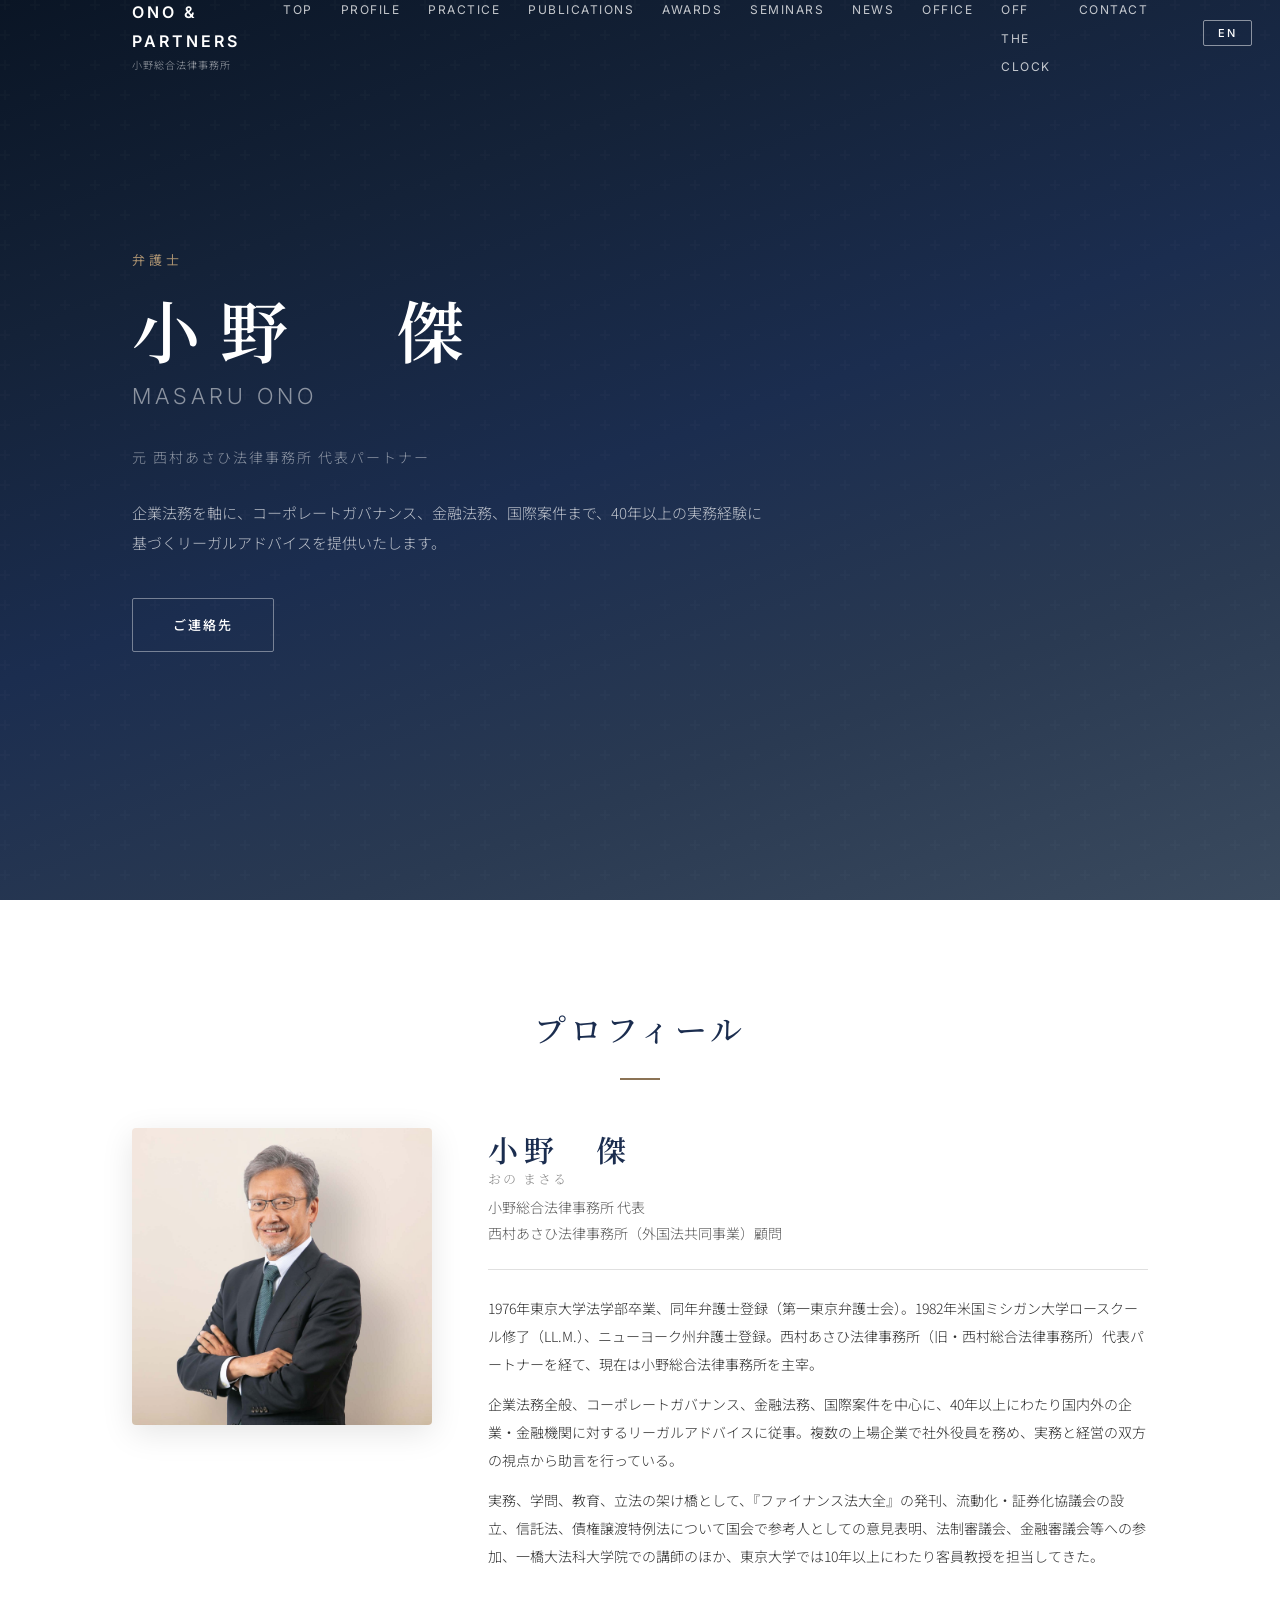
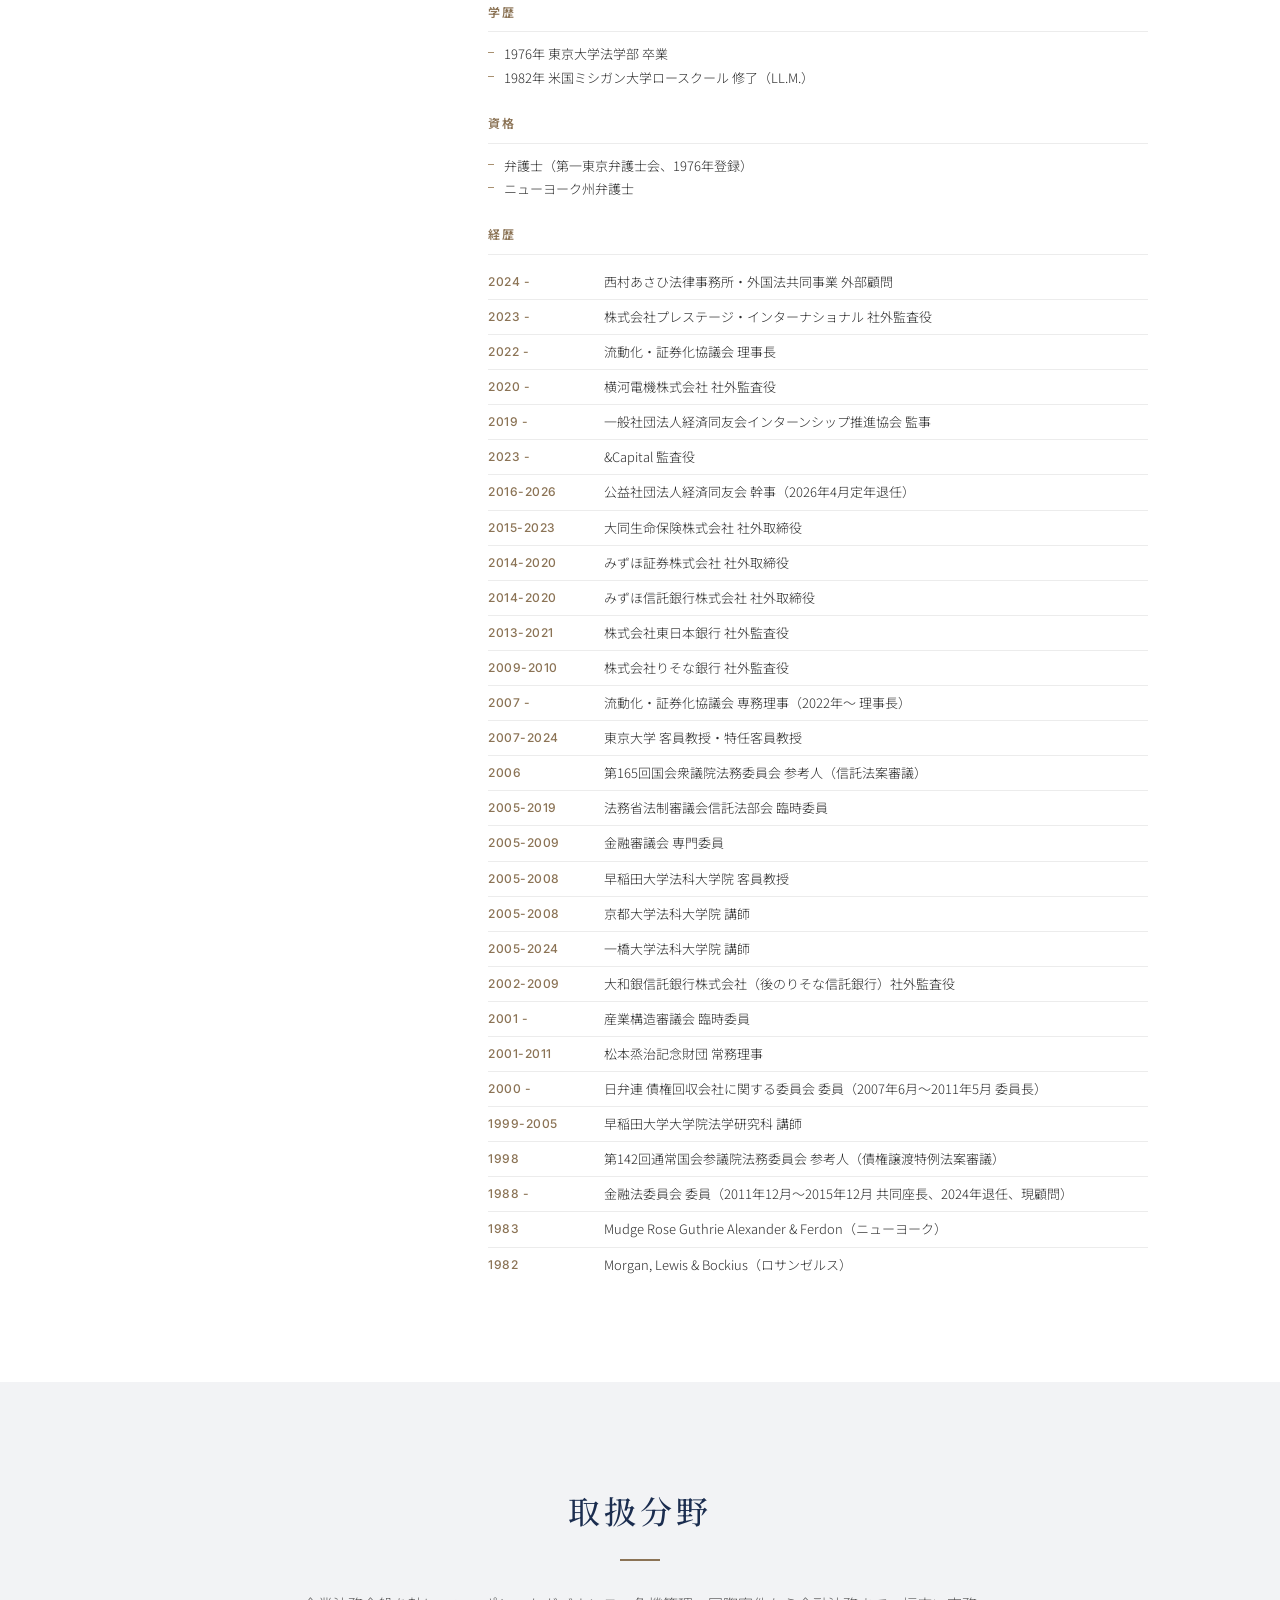
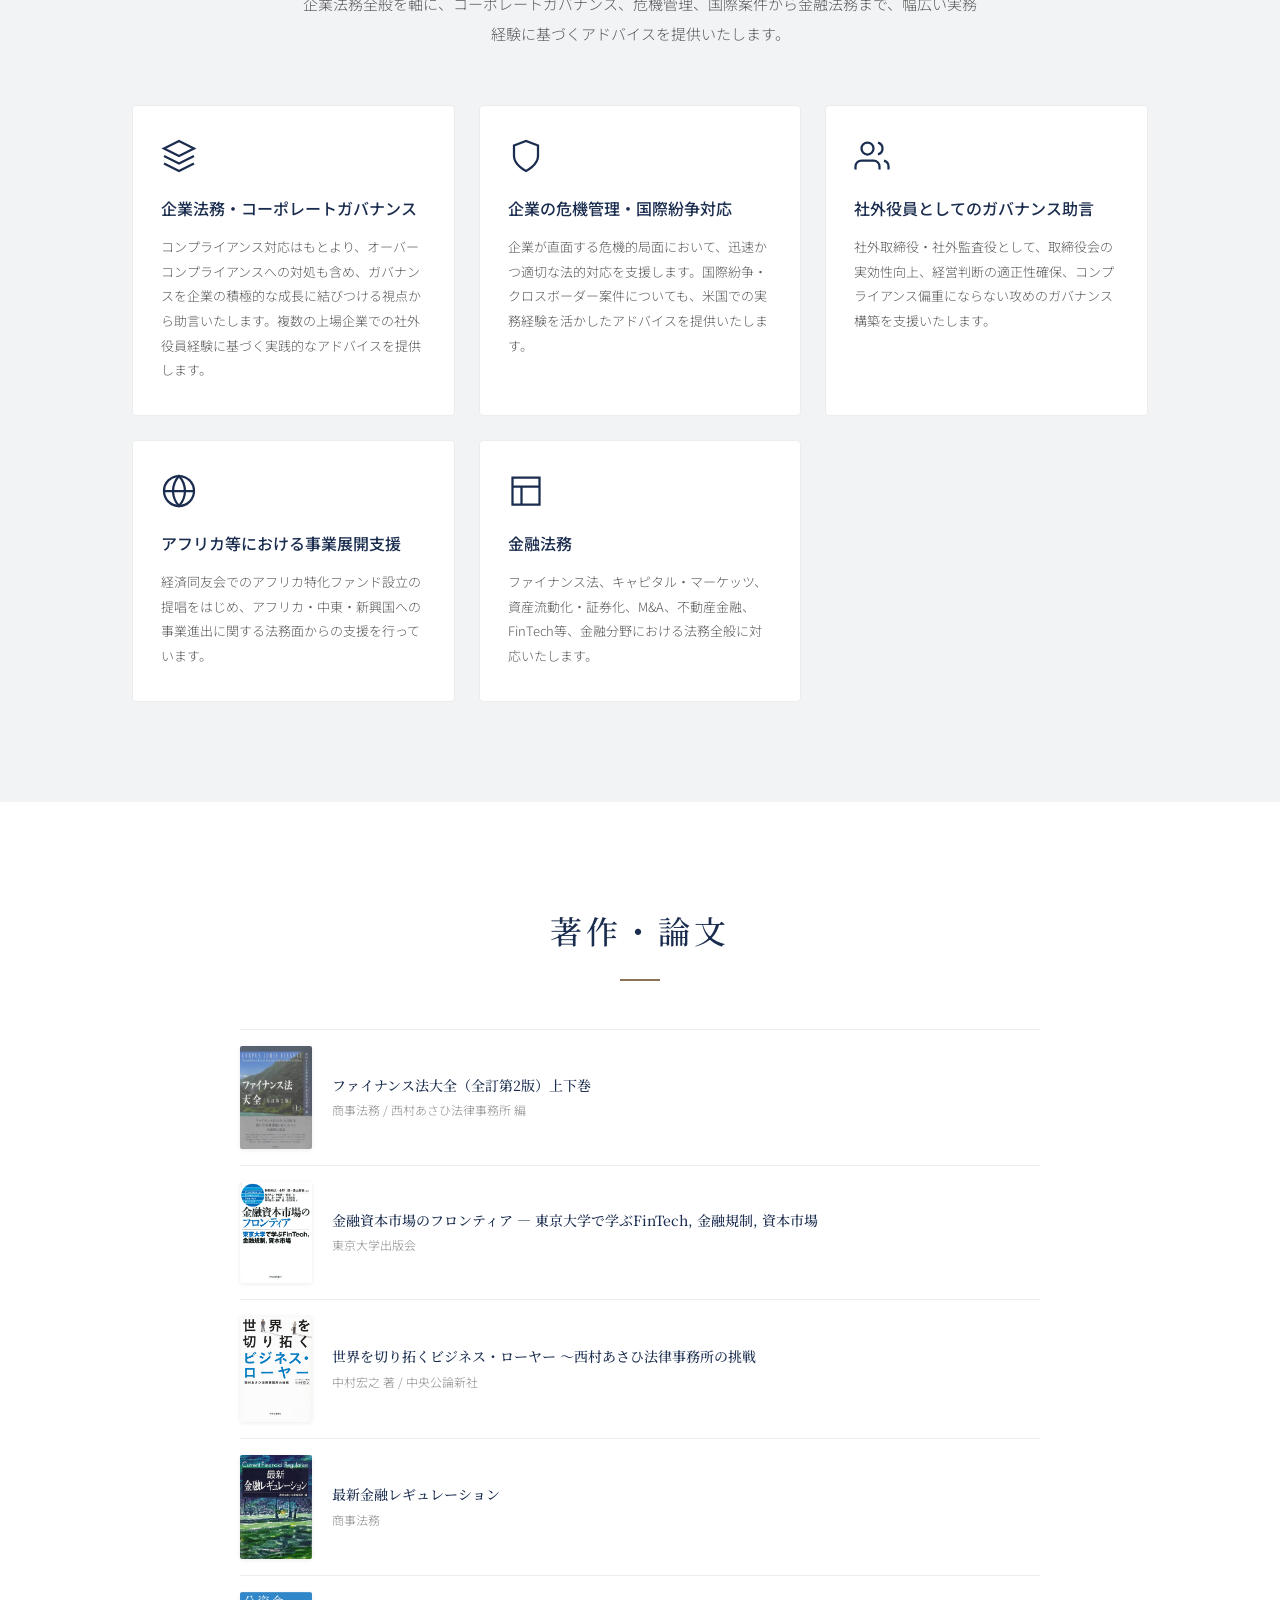
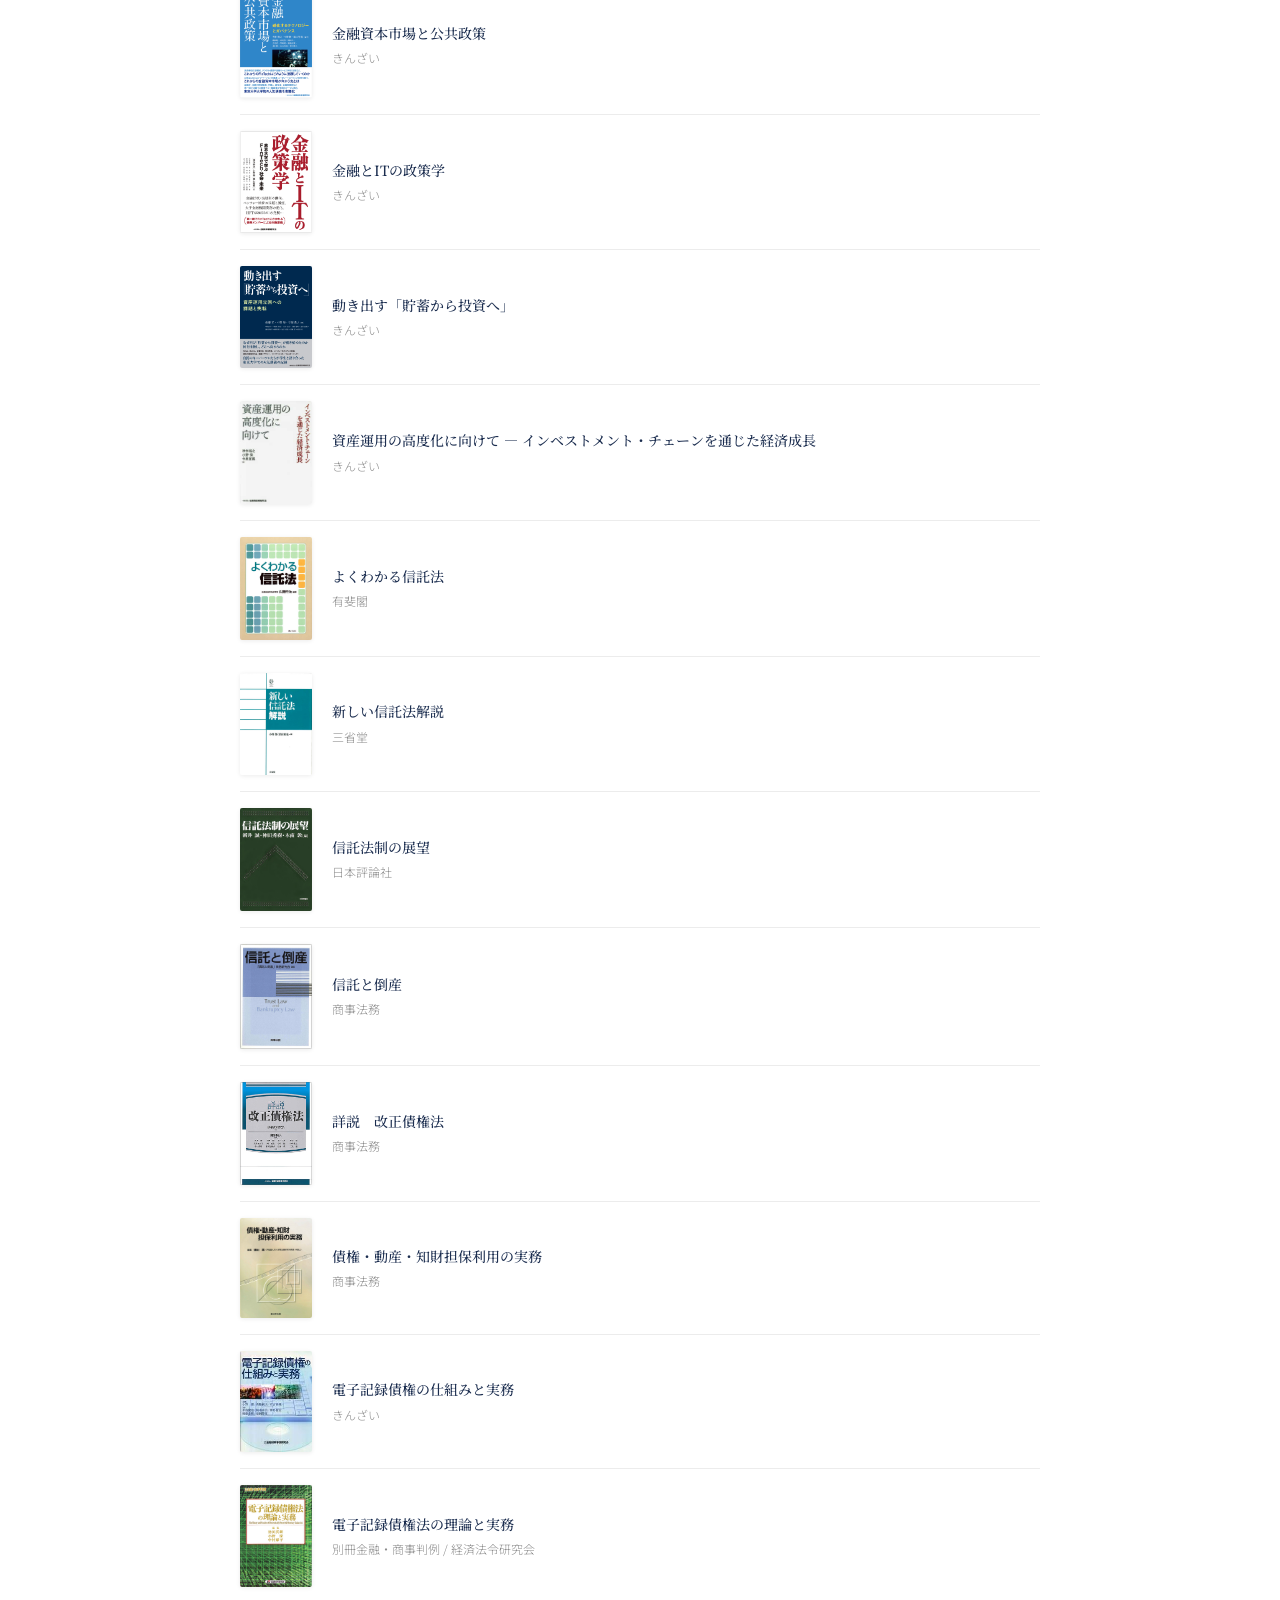
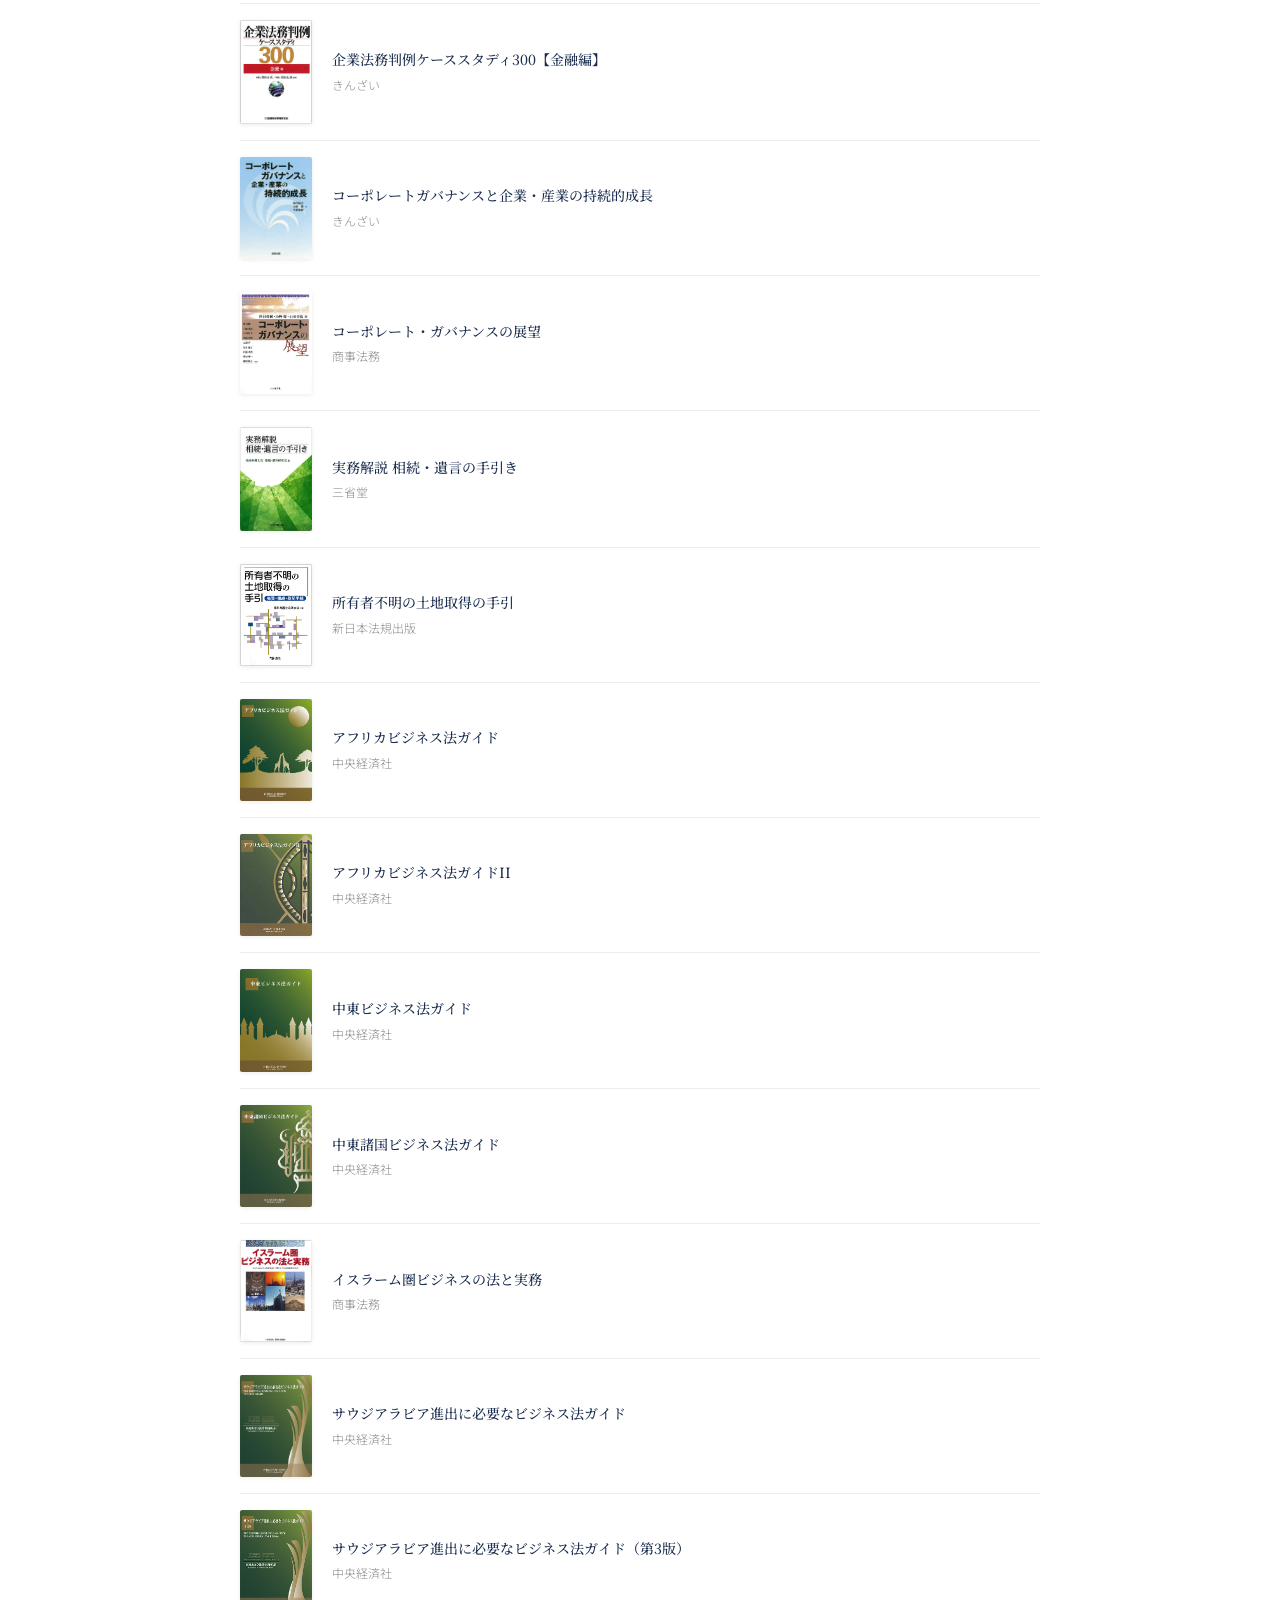
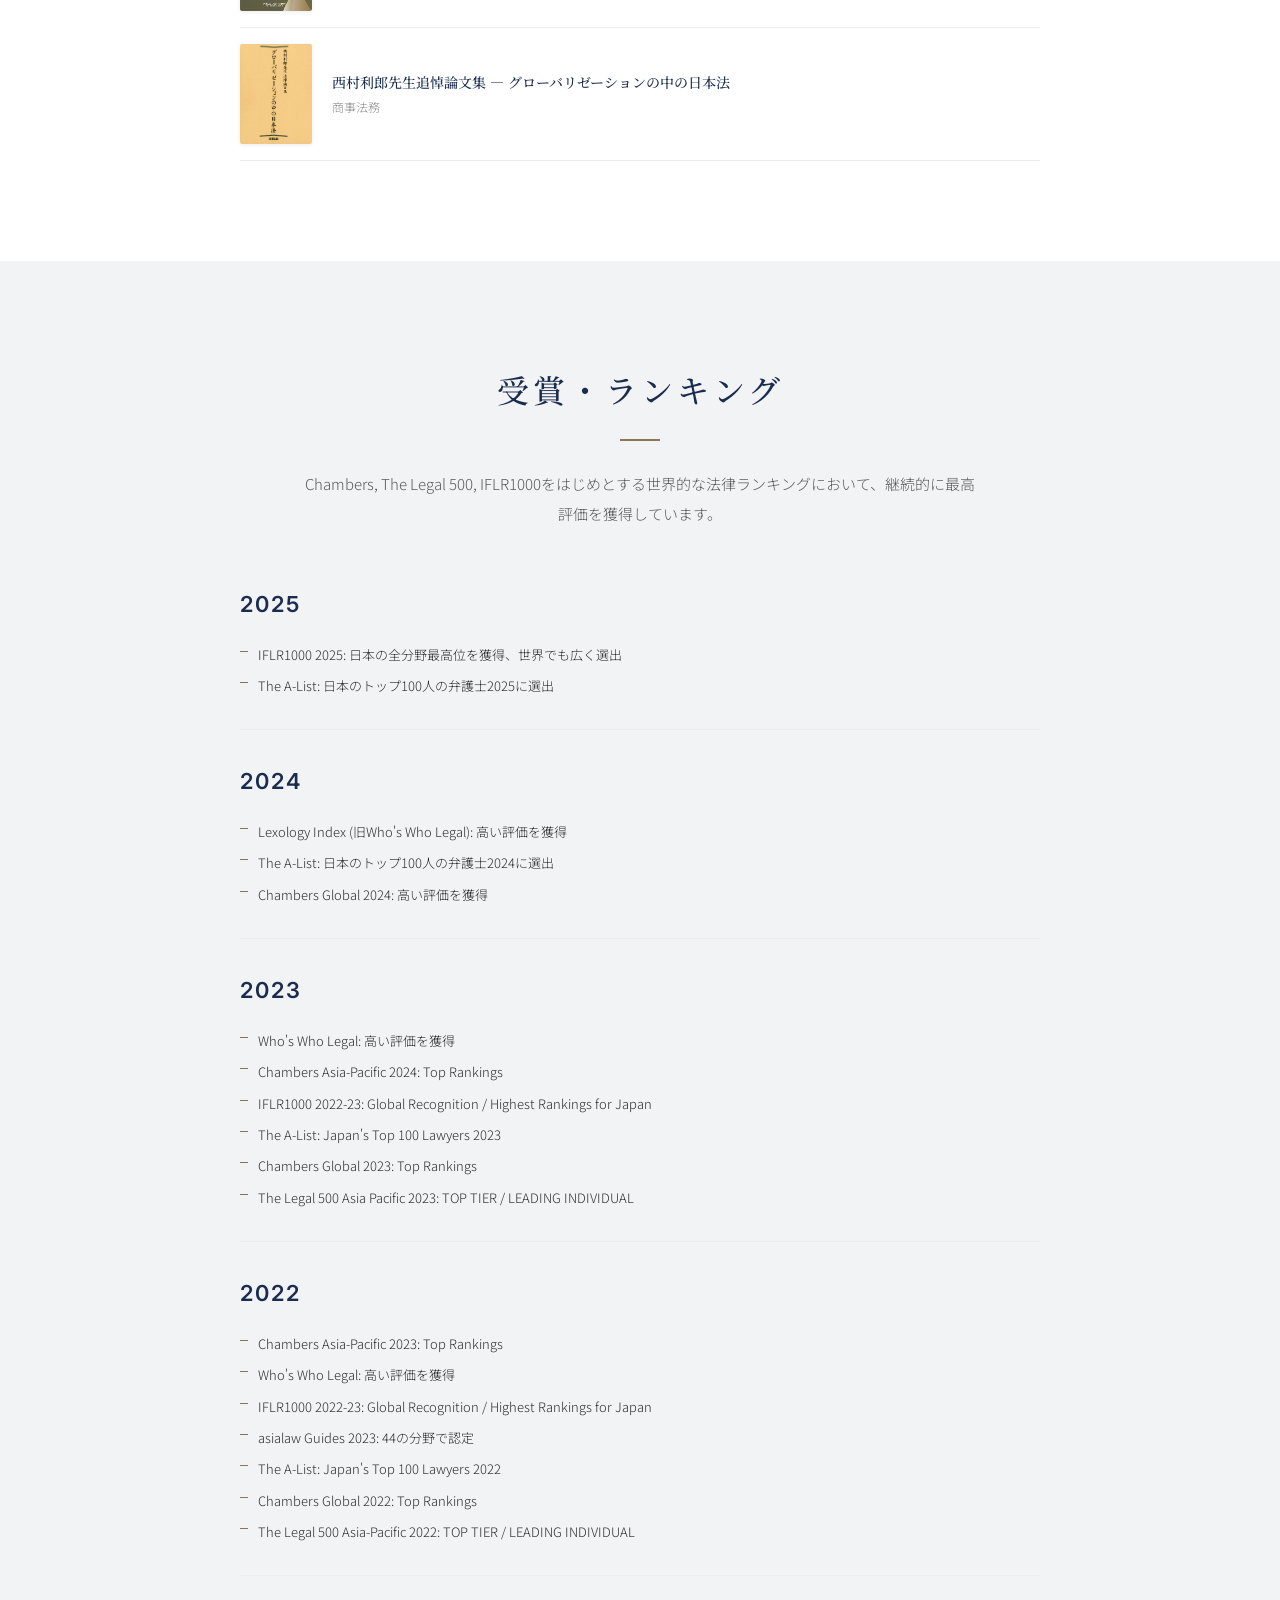
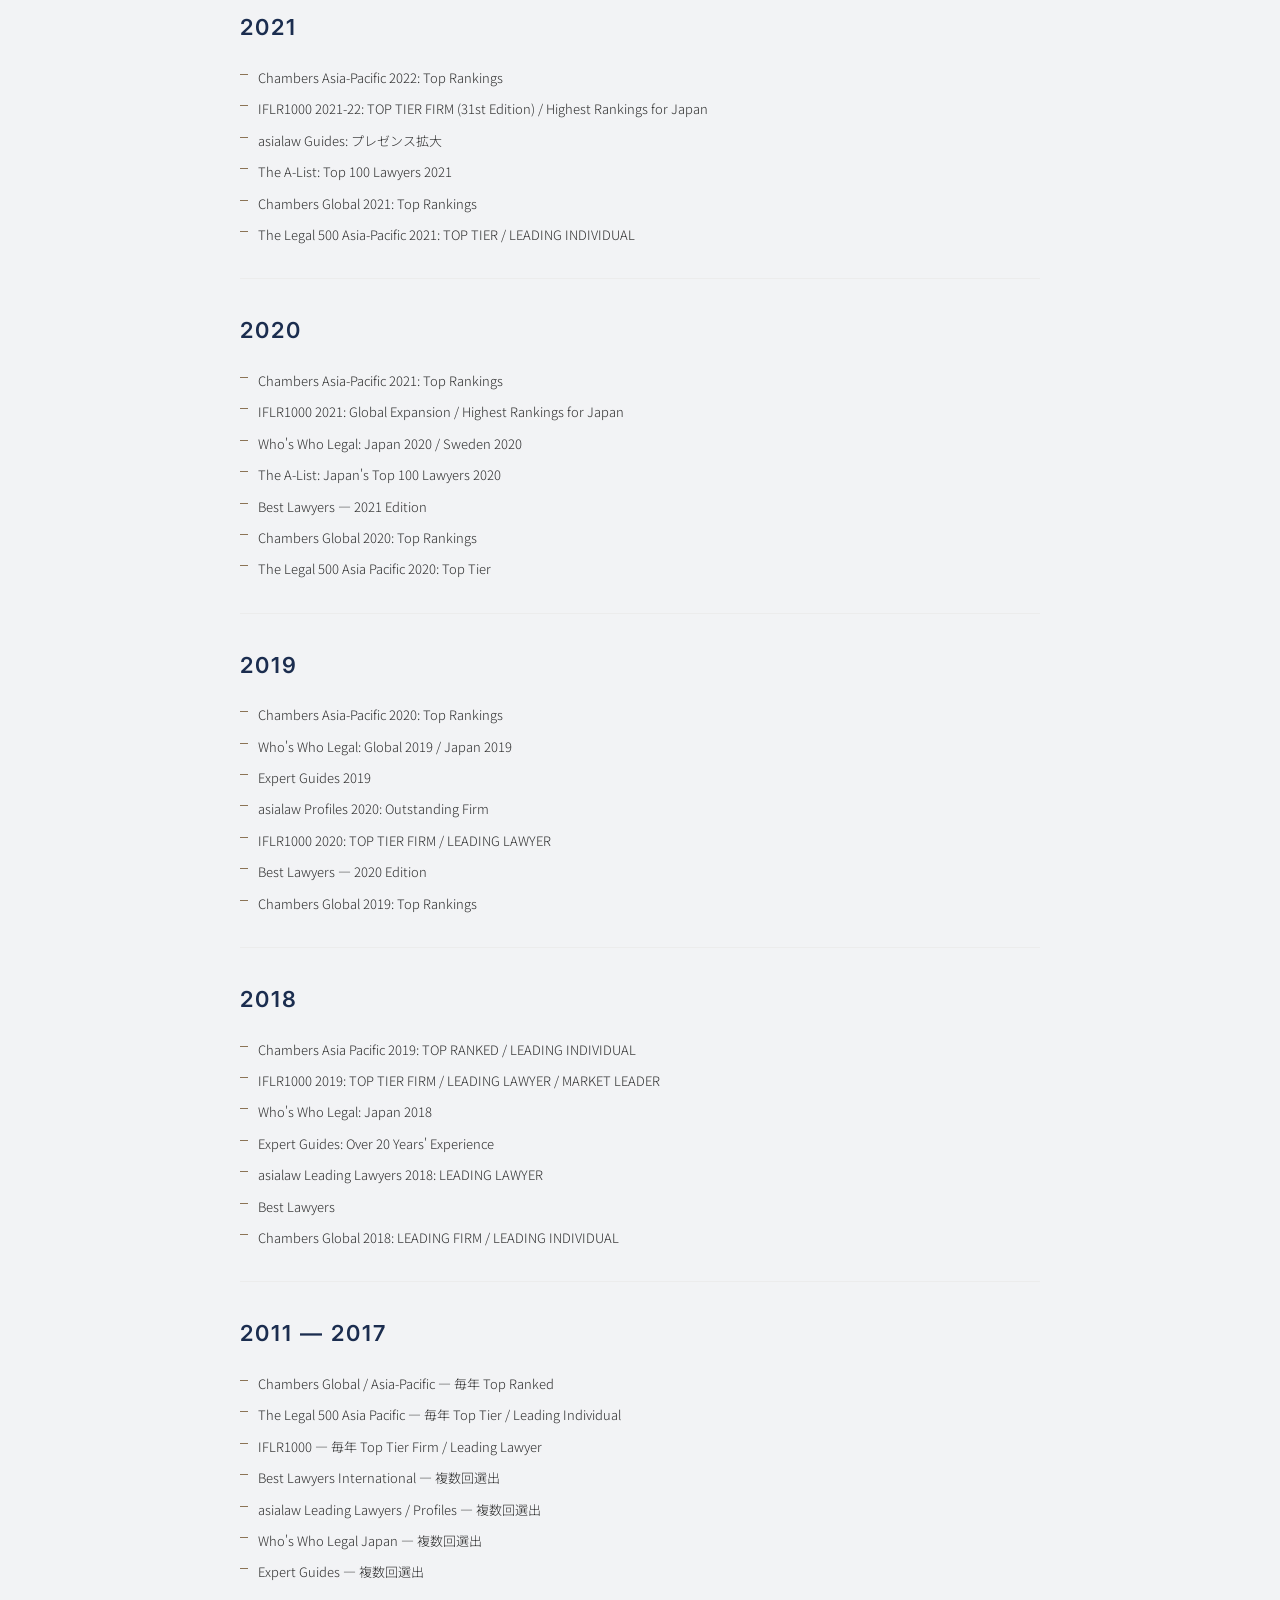
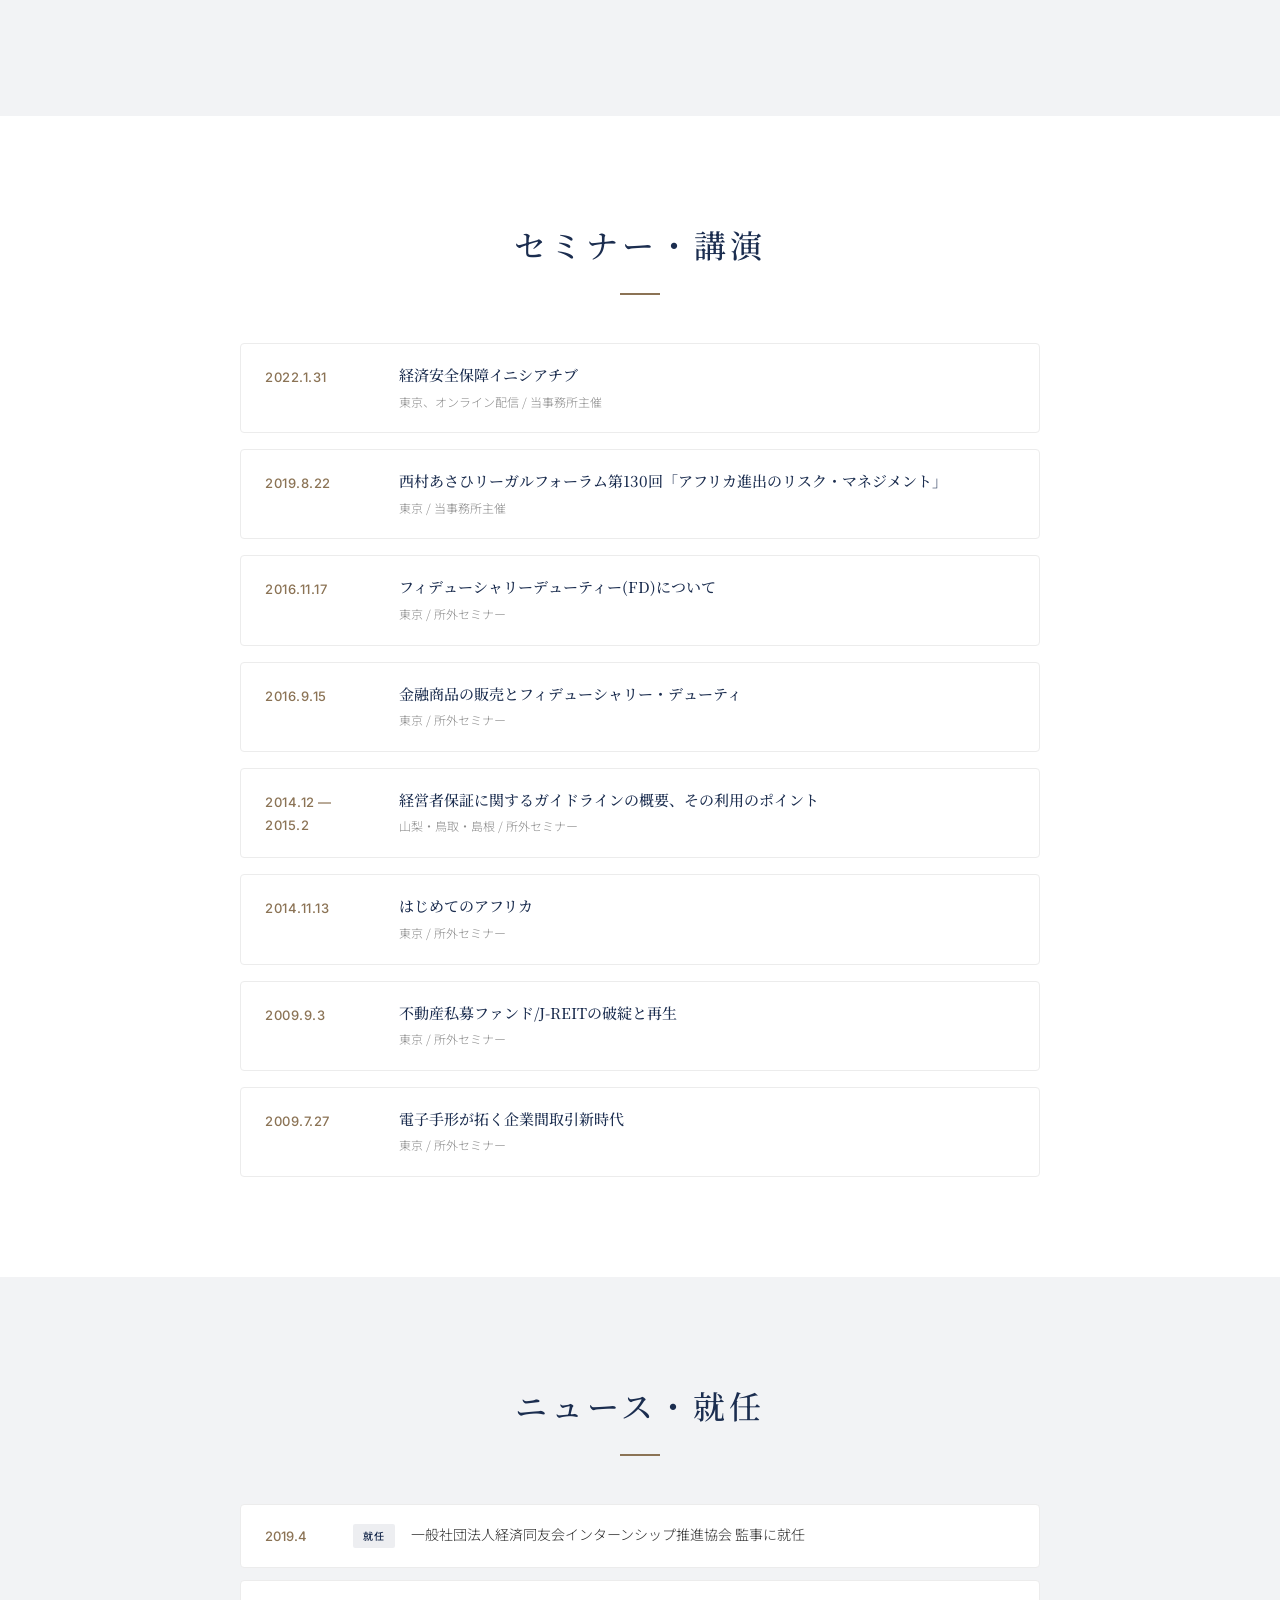
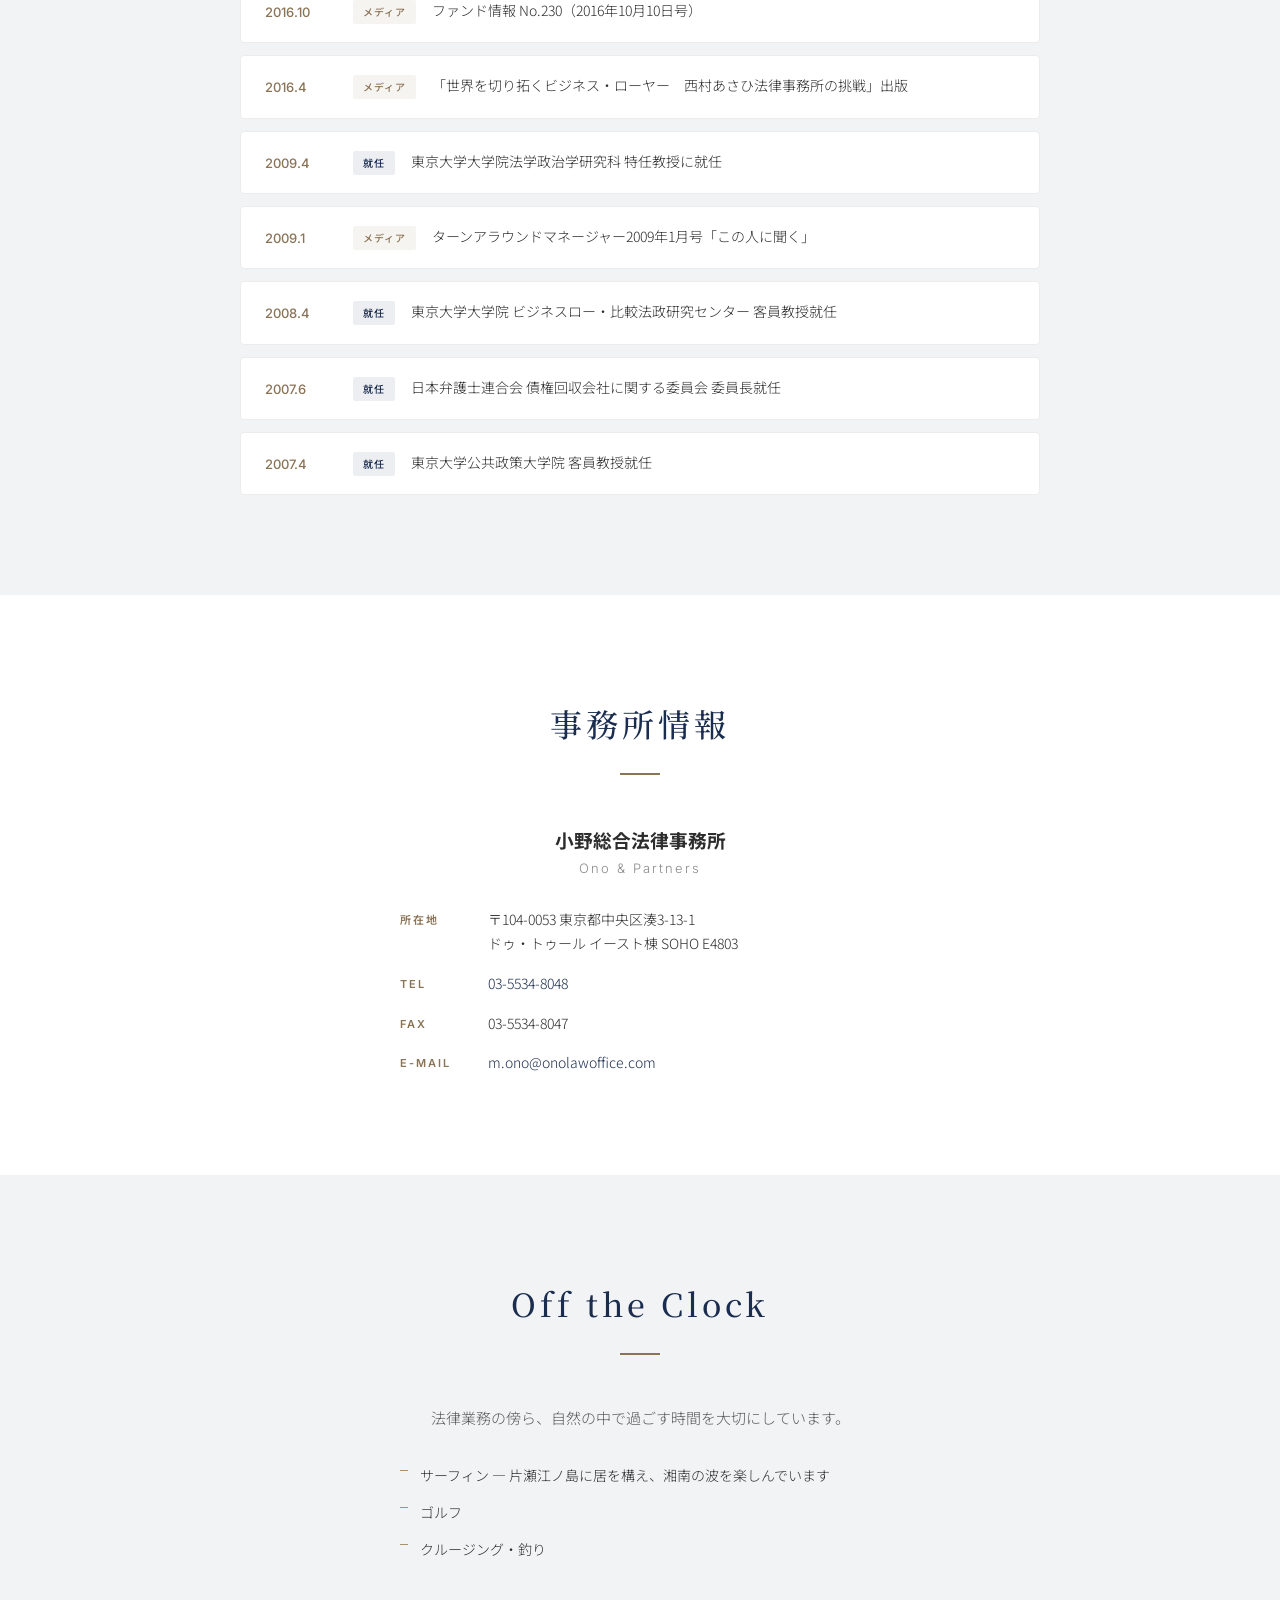
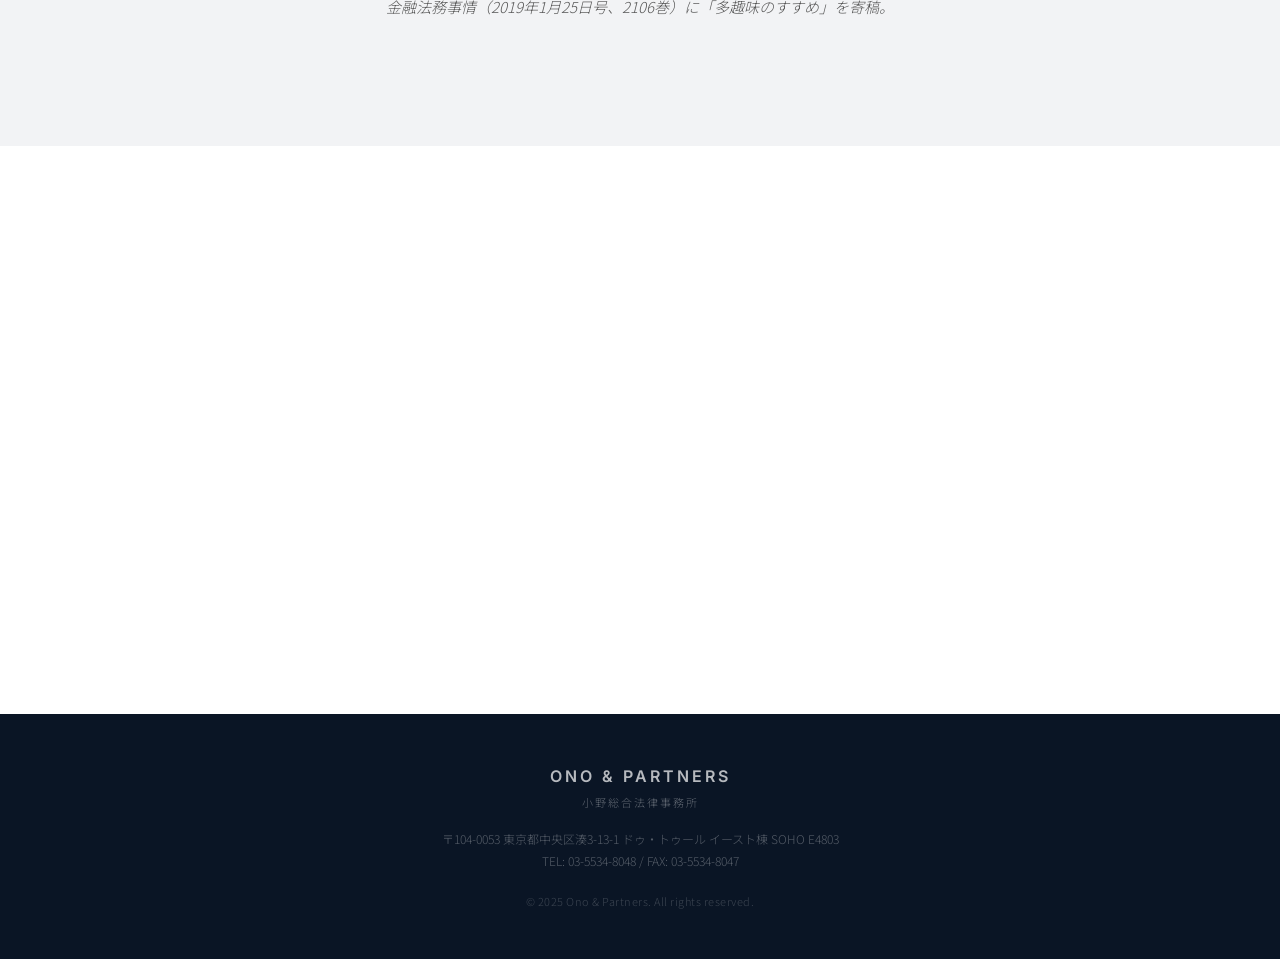
==== commit c0156465: "Reposition as broad corporate law practice, refine tone - Shift focus from "finance law specialist" " ====
--- a/index.html
+++ b/index.html
@@ -4,7 +4,7 @@
     <meta charset="UTF-8">
     <meta name="viewport" content="width=device-width, initial-scale=1.0">
     <title>小野総合法律事務所 | Ono & Partners</title>
-    <meta name="description" content="小野総合法律事務所（Ono & Partners）。代表弁護士 小野傑。企業法務・ファイナンス法を中心に、企業顧問として幅広いリーガルサービスを提供。">
+    <meta name="description" content="小野総合法律事務所（Ono & Partners）。代表弁護士 小野傑。企業法務・コーポレートガバナンス・金融法務を中心に、企業顧問として幅広いリーガルサービスを提供。">
     <link rel="canonical" href="https://ono-law-office.github.io/ono-partners/">
     <link rel="preconnect" href="https://fonts.googleapis.com">
     <link rel="preconnect" href="https://fonts.gstatic.com" crossorigin>
@@ -35,6 +35,7 @@
                 <li><a href="#seminars">Seminars</a></li>
                 <li><a href="#news">News</a></li>
                 <li><a href="#office">Office</a></li>
+                <li><a href="#offtheclock">Off the Clock</a></li>
                 <li><a href="#contact">Contact</a></li>
             </ul>
         </div>
@@ -50,8 +51,8 @@
                 <span class="hero-name-en" data-ja="Masaru Ono" data-en="小野　傑">Masaru Ono</span>
             </h1>
             <p class="hero-former" data-ja="元 西村あさひ法律事務所 代表パートナー" data-en="Former Representative Partner, Nishimura & Asahi">元 西村あさひ法律事務所 代表パートナー</p>
-            <p class="hero-desc" data-ja="企業法務・ファイナンス法の第一人者として、40年以上にわたり日本の金融法務をリードしてきた経験と知見で、企業の持続的成長を支えます。" data-en="With over 40 years of experience leading Japan's financial legal practice, I support sustainable corporate growth through expertise in corporate and finance law.">企業法務・ファイナンス法の第一人者として、40年以上にわたり日本の金融法務をリードしてきた経験と知見で、企業の持続的成長を支えます。</p>
-            <a href="#contact" class="hero-cta" data-ja="ご相談・お問い合わせ" data-en="Contact Us">ご相談・お問い合わせ</a>
+            <p class="hero-desc" data-ja="企業法務を軸に、コーポレートガバナンス、金融法務、国際案件まで、40年以上の実務経験に基づくリーガルアドバイスを提供いたします。" data-en="Providing legal advice grounded in over 40 years of practical experience — from corporate governance and finance law to international matters.">企業法務を軸に、コーポレートガバナンス、金融法務、国際案件まで、40年以上の実務経験に基づくリーガルアドバイスを提供いたします。</p>
+            <a href="#contact" class="hero-cta" data-ja="ご連絡先" data-en="Contact">ご連絡先</a>
         </div>
     </section>
 
@@ -72,8 +73,8 @@
                     <p class="profile-title" data-ja="西村あさひ法律事務所（外国法共同事業）顧問" data-en="Counsel, Nishimura & Asahi (Gaikokuho Kyodo Jigyo)">西村あさひ法律事務所（外国法共同事業）顧問</p>
 
                     <div class="profile-bio">
-                        <p data-ja="1976年東京大学法学部卒業、同年弁護士登録（第一東京弁護士会）。1982年米国ミシガン大学ロースクール修了（LL.M.）、ニューヨーク州弁護士登録。西村あさひ法律事務所（旧・西村総合法律事務所）の代表パートナーとして、日本の資産流動化・証券化法務のパイオニアとなる。" data-en="Graduated from the University of Tokyo, Faculty of Law in 1976 and admitted to the Japan Bar (Dai-Ichi Tokyo Bar Association) the same year. Completed LL.M. at the University of Michigan Law School in 1982 and admitted to the New York Bar. As Representative Partner of Nishimura & Asahi, he pioneered asset securitization and structured finance law in Japan.">1976年東京大学法学部卒業、同年弁護士登録（第一東京弁護士会）。1982年米国ミシガン大学ロースクール修了（LL.M.）、ニューヨーク州弁護士登録。西村あさひ法律事務所（旧・西村総合法律事務所）の代表パートナーとして、日本の資産流動化・証券化法務のパイオニアとなる。</p>
-                        <p data-ja="40年以上にわたり、ファイナンス法、キャピタル・マーケッツ、銀行規制、不動産金融、M&A、FinTech等の分野で、国内外の大手企業・金融機関に対するリーガルアドバイスを提供。日本の金融法務の発展に多大な貢献を果たしてきた。" data-en="For over 40 years, he has provided legal advice to major domestic and international corporations and financial institutions in the fields of finance law, capital markets, banking regulation, real estate finance, M&A, and FinTech, making significant contributions to the development of financial legal practice in Japan.">40年以上にわたり、ファイナンス法、キャピタル・マーケッツ、銀行規制、不動産金融、M&A、FinTech等の分野で、国内外の大手企業・金融機関に対するリーガルアドバイスを提供。日本の金融法務の発展に多大な貢献を果たしてきた。</p>
+                        <p data-ja="1976年東京大学法学部卒業、同年弁護士登録（第一東京弁護士会）。1982年米国ミシガン大学ロースクール修了（LL.M.）、ニューヨーク州弁護士登録。西村あさひ法律事務所（旧・西村総合法律事務所）代表パートナーを経て、現在は小野総合法律事務所を主宰。" data-en="Graduated from the University of Tokyo, Faculty of Law in 1976 and admitted to the Japan Bar (Dai-Ichi Tokyo Bar Association) the same year. Completed LL.M. at the University of Michigan Law School in 1982 and admitted to the New York Bar. After serving as Representative Partner of Nishimura & Asahi, he now heads Ono & Partners.">1976年東京大学法学部卒業、同年弁護士登録（第一東京弁護士会）。1982年米国ミシガン大学ロースクール修了（LL.M.）、ニューヨーク州弁護士登録。西村あさひ法律事務所（旧・西村総合法律事務所）代表パートナーを経て、現在は小野総合法律事務所を主宰。</p>
+                        <p data-ja="企業法務全般、コーポレートガバナンス、金融法務、国際案件を中心に、40年以上にわたり国内外の企業・金融機関に対するリーガルアドバイスに従事。複数の上場企業で社外役員を務め、実務と経営の双方の視点から助言を行っている。" data-en="For over 40 years, he has advised domestic and international corporations and financial institutions on general corporate law, corporate governance, finance law, and international matters. Having served as outside director and auditor for multiple listed companies, he provides counsel informed by both legal practice and management perspective.">企業法務全般、コーポレートガバナンス、金融法務、国際案件を中心に、40年以上にわたり国内外の企業・金融機関に対するリーガルアドバイスに従事。複数の上場企業で社外役員を務め、実務と経営の双方の視点から助言を行っている。</p>
                         <p data-ja="実務、学問、教育、立法の架け橋として、『ファイナンス法大全』の発刊、流動化・証券化協議会の設立、信託法、債権譲渡特例法について国会で参考人としての意見表明、法制審議会、金融審議会等への参加、一橋大法科大学院での講師のほか、東京大学では10年以上にわたり客員教授を担当してきた。" data-en="Bridging practice, academia, education, and legislation — he has published 'Corpus Juris Finance,' established the Securitization and Structured Finance Council, provided expert testimony before the National Diet on the Trust Act and the Special Provisions Act for Assignment of Claims, participated in the Legislative Council and Financial System Council, lectured at Hitotsubashi University Law School, and served as Visiting Professor at the University of Tokyo for over a decade.">実務、学問、教育、立法の架け橋として、『ファイナンス法大全』の発刊、流動化・証券化協議会の設立、信託法、債権譲渡特例法について国会で参考人としての意見表明、法制審議会、金融審議会等への参加、一橋大法科大学院での講師のほか、東京大学では10年以上にわたり客員教授を担当してきた。</p>
                     </div>
 
@@ -100,29 +101,28 @@
                                 <li><span class="career-year">2022 -</span> <span data-ja="流動化・証券化協議会 理事長" data-en="Securitization and Structured Finance Council — Chairman">流動化・証券化協議会 理事長</span></li>
                                 <li><span class="career-year">2020 -</span> <span data-ja="横河電機株式会社 社外監査役" data-en="Yokogawa Electric Corporation — Outside Auditor">横河電機株式会社 社外監査役</span></li>
                                 <li><span class="career-year">2019 -</span> <span data-ja="一般社団法人経済同友会インターンシップ推進協会 監事" data-en="Japan Association of Corporate Executives Internship Promotion Association — Auditor">一般社団法人経済同友会インターンシップ推進協会 監事</span></li>
-                                <li><span class="career-year">2016 -</span> <span data-ja="公益社団法人経済同友会 幹事" data-en="Japan Association of Corporate Executives — Director">公益社団法人経済同友会 幹事</span></li>
+                                <li><span class="career-year">2023 -</span> <span data-ja="株式会社 &Capital 監査役" data-en="&Capital Inc. — Auditor">&Capital 監査役</span></li>
+                                <li><span class="career-year">2016-2026</span> <span data-ja="公益社団法人経済同友会 幹事（2026年4月定年退任）" data-en="Japan Association of Corporate Executives — Director (Retired April 2026)">公益社団法人経済同友会 幹事（2026年4月定年退任）</span></li>
                                 <li><span class="career-year">2015-2023</span> <span data-ja="大同生命保険株式会社 社外取締役" data-en="Daido Life Insurance Co. — Outside Director">大同生命保険株式会社 社外取締役</span></li>
                                 <li><span class="career-year">2014-2020</span> <span data-ja="みずほ証券株式会社 社外取締役" data-en="Mizuho Securities Co., Ltd. — Outside Director">みずほ証券株式会社 社外取締役</span></li>
                                 <li><span class="career-year">2014-2020</span> <span data-ja="みずほ信託銀行株式会社 社外取締役" data-en="Mizuho Trust & Banking Co., Ltd. — Outside Director">みずほ信託銀行株式会社 社外取締役</span></li>
                                 <li><span class="career-year">2013-2021</span> <span data-ja="株式会社東日本銀行 社外監査役" data-en="Higashi-Nippon Bank, Ltd. — Outside Auditor">株式会社東日本銀行 社外監査役</span></li>
-                                <li><span class="career-year">2009 -</span> <span data-ja="東京大学大学院法学政治学研究科 特任客員教授" data-en="University of Tokyo, Graduate School of Law and Politics — Specially Appointed Visiting Professor">東京大学大学院法学政治学研究科 特任客員教授</span></li>
                                 <li><span class="career-year">2009-2010</span> <span data-ja="株式会社りそな銀行 社外監査役" data-en="Resona Bank, Ltd. — Outside Auditor">株式会社りそな銀行 社外監査役</span></li>
-                                <li><span class="career-year">2008-2009</span> <span data-ja="東京大学大学院 ビジネスロー・比較法政研究センター 客員教授" data-en="University of Tokyo, Business Law & Comparative Law Center — Visiting Professor">東京大学大学院 ビジネスロー・比較法政研究センター 客員教授</span></li>
                                 <li><span class="career-year">2007 -</span> <span data-ja="流動化・証券化協議会 専務理事（2022年～ 理事長）" data-en="Securitization and Structured Finance Council — Executive Director (Chairman from 2022)">流動化・証券化協議会 専務理事（2022年～ 理事長）</span></li>
-                                <li><span class="career-year">2007-2008</span> <span data-ja="東京大学公共政策大学院 客員教授" data-en="University of Tokyo, Graduate School of Public Policy — Visiting Professor">東京大学公共政策大学院 客員教授</span></li>
+                                <li><span class="career-year">2007-2024</span> <span data-ja="東京大学 客員教授・特任客員教授" data-en="University of Tokyo — Visiting Professor / Specially Appointed Visiting Professor">東京大学 客員教授・特任客員教授</span></li>
                                 <li><span class="career-year">2006</span> <span data-ja="第165回国会衆議院法務委員会 参考人（信託法案審議）" data-en="165th Diet, House of Representatives Judicial Affairs Committee — Expert Witness (Trust Act deliberation)">第165回国会衆議院法務委員会 参考人（信託法案審議）</span></li>
                                 <li><span class="career-year">2005-2019</span> <span data-ja="法務省法制審議会信託法部会 臨時委員" data-en="Ministry of Justice, Legislative Council, Trust Act Division — Extraordinary Member">法務省法制審議会信託法部会 臨時委員</span></li>
                                 <li><span class="career-year">2005-2009</span> <span data-ja="金融審議会 専門委員" data-en="Financial System Council — Expert Member">金融審議会 専門委員</span></li>
                                 <li><span class="career-year">2005-2008</span> <span data-ja="早稲田大学法科大学院 客員教授" data-en="Waseda University Law School — Visiting Professor">早稲田大学法科大学院 客員教授</span></li>
                                 <li><span class="career-year">2005-2008</span> <span data-ja="京都大学法科大学院 講師" data-en="Kyoto University Law School — Lecturer">京都大学法科大学院 講師</span></li>
-                                <li><span class="career-year">2005 -</span> <span data-ja="一橋大学法科大学院 講師" data-en="Hitotsubashi University Law School — Lecturer">一橋大学法科大学院 講師</span></li>
+                                <li><span class="career-year">2005-2024</span> <span data-ja="一橋大学法科大学院 講師" data-en="Hitotsubashi University Law School — Lecturer">一橋大学法科大学院 講師</span></li>
                                 <li><span class="career-year">2002-2009</span> <span data-ja="大和銀信託銀行株式会社（後のりそな信託銀行）社外監査役" data-en="Daiwa Bank Trust (later Resona Trust & Banking) — Outside Auditor">大和銀信託銀行株式会社（後のりそな信託銀行）社外監査役</span></li>
                                 <li><span class="career-year">2001 -</span> <span data-ja="産業構造審議会 臨時委員" data-en="Industrial Structure Council — Extraordinary Member">産業構造審議会 臨時委員</span></li>
                                 <li><span class="career-year">2001-2011</span> <span data-ja="松本烝治記念財団 常務理事" data-en="Matsumoto Joji Memorial Foundation — Executive Director">松本烝治記念財団 常務理事</span></li>
                                 <li><span class="career-year">2000 -</span> <span data-ja="日弁連 債権回収会社に関する委員会 委員（2007年6月～2011年5月 委員長）" data-en="JFBA Committee on Debt Collection Companies — Member (Chairman 2007.6–2011.5)">日弁連 債権回収会社に関する委員会 委員（2007年6月～2011年5月 委員長）</span></li>
                                 <li><span class="career-year">1999-2005</span> <span data-ja="早稲田大学大学院法学研究科 講師" data-en="Waseda University, Graduate School of Law — Lecturer">早稲田大学大学院法学研究科 講師</span></li>
                                 <li><span class="career-year">1998</span> <span data-ja="第142回通常国会参議院法務委員会 参考人（債権譲渡特例法案審議）" data-en="142nd Diet, House of Councillors Judicial Affairs Committee — Expert Witness (Assignment of Claims Special Provisions Act)">第142回通常国会参議院法務委員会 参考人（債権譲渡特例法案審議）</span></li>
-                                <li><span class="career-year">1988 -</span> <span data-ja="金融法委員会 委員（2011年12月～2015年12月 共同座長、現委員）" data-en="Financial Law Board — Member (Co-Chair 2011.12–2015.12, Current Member)">金融法委員会 委員（2011年12月～2015年12月 共同座長、現委員）</span></li>
+                                <li><span class="career-year">1988 -</span> <span data-ja="金融法委員会 委員（2011年12月～2015年12月 共同座長、2024年退任、現顧問）" data-en="Financial Law Board — Member (Co-Chair 2011.12–2015.12, Retired 2024, Current Advisor)">金融法委員会 委員（2011年12月～2015年12月 共同座長、2024年退任、現顧問）</span></li>
                                 <li><span class="career-year">1983</span> <span data-ja="Mudge Rose Guthrie Alexander & Ferdon（ニューヨーク）" data-en="Mudge Rose Guthrie Alexander & Ferdon (New York)">Mudge Rose Guthrie Alexander & Ferdon（ニューヨーク）</span></li>
                                 <li><span class="career-year">1982</span> <span data-ja="Morgan, Lewis & Bockius（ロサンゼルス）" data-en="Morgan, Lewis & Bockius (Los Angeles)">Morgan, Lewis & Bockius（ロサンゼルス）</span></li>
                             </ul>
@@ -137,37 +137,32 @@
     <section id="practice" class="section section-alt">
         <div class="container">
             <h2 class="section-title" data-ja="取扱分野" data-en="Practice Areas">取扱分野</h2>
-            <p class="section-intro" data-ja="企業法務を中心に、特にファイナンス法分野において深い専門性を有しています。企業顧問として、経営判断に直結するリーガルアドバイスを提供いたします。" data-en="Specializing in corporate law with deep expertise in finance law. As corporate counsel, I provide legal advice directly linked to management decisions.">企業法務を中心に、特にファイナンス法分野において深い専門性を有しています。企業顧問として、経営判断に直結するリーガルアドバイスを提供いたします。</p>
+            <p class="section-intro" data-ja="企業法務全般を軸に、コーポレートガバナンス、危機管理、国際案件から金融法務まで、幅広い実務経験に基づくアドバイスを提供いたします。" data-en="Providing advice across the full spectrum of corporate law — from governance and crisis management to international matters and finance — grounded in broad practical experience.">企業法務全般を軸に、コーポレートガバナンス、危機管理、国際案件から金融法務まで、幅広い実務経験に基づくアドバイスを提供いたします。</p>
             <div class="practice-grid">
                 <div class="practice-card">
                     <div class="practice-icon"><svg viewBox="0 0 24 24" fill="none" stroke="currentColor" stroke-width="1.5"><path d="M12 2L2 7l10 5 10-5-10-5zM2 17l10 5 10-5M2 12l10 5 10-5"/></svg></div>
-                    <h3 data-ja="ファイナンス法" data-en="Finance Law">ファイナンス法</h3>
-                    <p data-ja="資産流動化・証券化、プロジェクトファイナンス、ストラクチャードファイナンス等、金融取引に関する包括的な法務アドバイスを提供します。" data-en="Comprehensive legal advice on financial transactions including asset securitization, project finance, and structured finance.">資産流動化・証券化、プロジェクトファイナンス、ストラクチャードファイナンス等、金融取引に関する包括的な法務アドバイスを提供します。</p>
+                    <h3 data-ja="企業法務・コーポレートガバナンス" data-en="Corporate Law & Governance">企業法務・コーポレートガバナンス</h3>
+                    <p data-ja="コンプライアンス対応はもとより、オーバーコンプライアンスへの対処も含め、ガバナンスを企業の積極的な成長に結びつける視点から助言いたします。複数の上場企業での社外役員経験に基づく実践的なアドバイスを提供します。" data-en="Beyond compliance, we advise on connecting governance to proactive corporate growth — including addressing over-compliance. Drawing on experience as outside director/auditor at multiple listed companies.">コンプライアンス対応はもとより、オーバーコンプライアンスへの対処も含め、ガバナンスを企業の積極的な成長に結びつける視点から助言いたします。複数の上場企業での社外役員経験に基づく実践的なアドバイスを提供します。</p>
+                </div>
+                <div class="practice-card">
+                    <div class="practice-icon"><svg viewBox="0 0 24 24" fill="none" stroke="currentColor" stroke-width="1.5"><path d="M12 22s8-4 8-10V5l-8-3-8 3v7c0 6 8 10 8 10z"/></svg></div>
+                    <h3 data-ja="企業の危機管理・国際紛争対応" data-en="Crisis Management & International Disputes">企業の危機管理・国際紛争対応</h3>
+                    <p data-ja="企業が直面する危機的局面において、迅速かつ適切な法的対応を支援します。国際紛争・クロスボーダー案件についても、米国での実務経験を活かしたアドバイスを提供いたします。" data-en="Supporting swift and appropriate legal responses in corporate crises. For international disputes and cross-border matters, we draw on practical experience in the United States.">企業が直面する危機的局面において、迅速かつ適切な法的対応を支援します。国際紛争・クロスボーダー案件についても、米国での実務経験を活かしたアドバイスを提供いたします。</p>
+                </div>
+                <div class="practice-card">
+                    <div class="practice-icon"><svg viewBox="0 0 24 24" fill="none" stroke="currentColor" stroke-width="1.5"><path d="M17 21v-2a4 4 0 00-4-4H5a4 4 0 00-4 4v2"/><circle cx="9" cy="7" r="4"/><path d="M23 21v-2a4 4 0 00-3-3.87M16 3.13a4 4 0 010 7.75"/></svg></div>
+                    <h3 data-ja="社外役員としてのガバナンス助言" data-en="Governance Advisory as Outside Officer">社外役員としてのガバナンス助言</h3>
+                    <p data-ja="社外取締役・社外監査役として、取締役会の実効性向上、経営判断の適正性確保、コンプライアンス偏重にならない攻めのガバナンス構築を支援いたします。" data-en="As outside director/auditor, supporting enhanced board effectiveness, sound management decision-making, and proactive governance that goes beyond mere compliance.">社外取締役・社外監査役として、取締役会の実効性向上、経営判断の適正性確保、コンプライアンス偏重にならない攻めのガバナンス構築を支援いたします。</p>
+                </div>
+                <div class="practice-card">
+                    <div class="practice-icon"><svg viewBox="0 0 24 24" fill="none" stroke="currentColor" stroke-width="1.5"><circle cx="12" cy="12" r="10"/><path d="M2 12h20M12 2a15.3 15.3 0 014 10 15.3 15.3 0 01-4 10 15.3 15.3 0 01-4-10 15.3 15.3 0 014-10z"/></svg></div>
+                    <h3 data-ja="アフリカ等における事業展開支援" data-en="Business Development in Africa & Emerging Markets">アフリカ等における事業展開支援</h3>
+                    <p data-ja="経済同友会でのアフリカ特化ファンド設立の提唱をはじめ、アフリカ・中東・新興国への事業進出に関する法務面からの支援を行っています。" data-en="From advocating the establishment of Africa-focused impact funds at the Japan Association of Corporate Executives, to providing legal support for business expansion into Africa, the Middle East, and other emerging markets.">経済同友会でのアフリカ特化ファンド設立の提唱をはじめ、アフリカ・中東・新興国への事業進出に関する法務面からの支援を行っています。</p>
                 </div>
                 <div class="practice-card">
                     <div class="practice-icon"><svg viewBox="0 0 24 24" fill="none" stroke="currentColor" stroke-width="1.5"><path d="M3 3h18v18H3zM3 9h18M9 21V9"/></svg></div>
-                    <h3 data-ja="キャピタル・マーケッツ" data-en="Capital Markets">キャピタル・マーケッツ</h3>
-                    <p data-ja="株式・社債の発行、上場支援、開示規制対応など、資本市場における企業活動を法的側面から支援します。" data-en="Legal support for corporate activities in capital markets, including equity and bond issuance, IPO support, and disclosure regulation compliance.">株式・社債の発行、上場支援、開示規制対応など、資本市場における企業活動を法的側面から支援します。</p>
-                </div>
-                <div class="practice-card">
-                    <div class="practice-icon"><svg viewBox="0 0 24 24" fill="none" stroke="currentColor" stroke-width="1.5"><path d="M19 21V5a2 2 0 00-2-2H7a2 2 0 00-2 2v16m14 0h2m-2 0h-5m-9 0H3m2 0h5M9 7h1m-1 4h1m4-4h1m-1 4h1m-5 10v-5a1 1 0 011-1h2a1 1 0 011 1v5m-4 0h4"/></svg></div>
-                    <h3 data-ja="銀行・金融規制" data-en="Banking & Financial Regulation">銀行・金融規制</h3>
-                    <p data-ja="銀行法、金融商品取引法等の金融規制に関するアドバイス、金融庁対応、コンプライアンス体制の構築を支援します。" data-en="Advice on financial regulations including the Banking Act and FIEA, FSA compliance, and regulatory framework development.">銀行法、金融商品取引法等の金融規制に関するアドバイス、金融庁対応、コンプライアンス体制の構築を支援します。</p>
-                </div>
-                <div class="practice-card">
-                    <div class="practice-icon"><svg viewBox="0 0 24 24" fill="none" stroke="currentColor" stroke-width="1.5"><path d="M3 12l2-2m0 0l7-7 7 7M5 10v10a1 1 0 001 1h3m10-11l2 2m-2-2v10a1 1 0 01-1 1h-3m-4 0a1 1 0 01-1-1v-4a1 1 0 011-1h2a1 1 0 011 1v4a1 1 0 01-1 1m-2 0h2"/></svg></div>
-                    <h3 data-ja="不動産金融" data-en="Real Estate Finance">不動産金融</h3>
-                    <p data-ja="不動産証券化、REIT、不動産ファンド、不動産取引に関する法務アドバイスを提供します。" data-en="Legal advice on real estate securitization, REITs, real estate funds, and real estate transactions.">不動産証券化、REIT、不動産ファンド、不動産取引に関する法務アドバイスを提供します。</p>
-                </div>
-                <div class="practice-card">
-                    <div class="practice-icon"><svg viewBox="0 0 24 24" fill="none" stroke="currentColor" stroke-width="1.5"><path d="M17 21v-2a4 4 0 00-4-4H5a4 4 0 00-4 4v2"/><circle cx="9" cy="7" r="4"/><path d="M23 21v-2a4 4 0 00-3-3.87M16 3.13a4 4 0 010 7.75"/></svg></div>
-                    <h3 data-ja="M&A・企業再編" data-en="M&A / Corporate Restructuring">M&A・企業再編</h3>
-                    <p data-ja="国内外のM&A、企業再編、事業統合に関する法務デューデリジェンス、契約交渉、スキーム構築を支援します。" data-en="Legal due diligence, contract negotiation, and scheme development for domestic and cross-border M&A and corporate restructuring.">国内外のM&A、企業再編、事業統合に関する法務デューデリジェンス、契約交渉、スキーム構築を支援します。</p>
-                </div>
-                <div class="practice-card">
-                    <div class="practice-icon"><svg viewBox="0 0 24 24" fill="none" stroke="currentColor" stroke-width="1.5"><rect x="2" y="3" width="20" height="14" rx="2"/><path d="M8 21h8M12 17v4"/></svg></div>
-                    <h3 data-ja="FinTech・金融イノベーション" data-en="FinTech & Financial Innovation">FinTech・金融イノベーション</h3>
-                    <p data-ja="ブロックチェーン、暗号資産、電子決済等の新しい金融技術に関する法的課題への助言を提供します。" data-en="Legal advice on emerging financial technologies including blockchain, crypto assets, and electronic payments.">ブロックチェーン、暗号資産、電子決済等の新しい金融技術に関する法的課題への助言を提供します。</p>
+                    <h3 data-ja="金融法務" data-en="Finance Law">金融法務</h3>
+                    <p data-ja="ファイナンス法、キャピタル・マーケッツ、資産流動化・証券化、M&A、不動産金融、FinTech等、金融分野における法務全般に対応いたします。" data-en="Comprehensive financial legal services covering finance law, capital markets, asset securitization, M&A, real estate finance, and FinTech.">ファイナンス法、キャピタル・マーケッツ、資産流動化・証券化、M&A、不動産金融、FinTech等、金融分野における法務全般に対応いたします。</p>
                 </div>
             </div>
         </div>
@@ -650,32 +645,43 @@
     <section id="office" class="section">
         <div class="container">
             <h2 class="section-title" data-ja="事務所情報" data-en="Office Information">事務所情報</h2>
-            <div class="office-layout">
-                <div class="office-info">
-                    <h3 data-ja="小野総合法律事務所" data-en="Ono & Partners">小野総合法律事務所</h3>
-                    <p class="office-en">Ono & Partners</p>
-                    <div class="office-details">
-                        <div class="office-row">
-                            <span class="office-label" data-ja="所在地" data-en="Address">所在地</span>
-                            <span data-ja="〒104-0053 東京都中央区湊3-13-1 ドゥ・トゥール イースト棟 SOHO E4803" data-en="Deux Tours East SOHO E4803, 3-13-1 Minato, Chuo-ku, Tokyo 104-0053, Japan">〒104-0053 東京都中央区湊3-13-1<br>ドゥ・トゥール イースト棟 SOHO E4803</span>
-                        </div>
-                        <div class="office-row">
-                            <span class="office-label">TEL</span>
-                            <span><a href="tel:0355348048">03-5534-8048</a></span>
-                        </div>
-                        <div class="office-row">
-                            <span class="office-label">FAX</span>
-                            <span>03-5534-8047</span>
-                        </div>
-                        <div class="office-row">
-                            <span class="office-label">E-MAIL</span>
-                            <span><a href="mailto:m.ono@onolawoffice.com">m.ono@onolawoffice.com</a></span>
-                        </div>
-                    </div>
-                </div>
-                <div class="office-map">
-                    <iframe src="https://www.google.com/maps/embed?pb=!1m18!1m12!1m3!1d3241.2!2d139.7814!3d35.6687!2m3!1f0!2f0!3f0!3m2!1i1024!2i768!4f13.1!3m3!1m2!1s0x6018894249fe4299%3A0x1d9be9ddab14c8d7!2z44OJ44Kl44O744OI44Kl44O844Or!5e0!3m2!1sja!2sjp!4v1700000000000" width="100%" height="300" style="border:0; border-radius:4px;" allowfullscreen="" loading="lazy" referrerpolicy="no-referrer-when-downgrade"></iframe>
-                </div>
+            <div class="office-simple">
+                <h3 data-ja="小野総合法律事務所" data-en="Ono & Partners">小野総合法律事務所</h3>
+                <p class="office-en">Ono & Partners</p>
+                <div class="office-details">
+                    <div class="office-row">
+                        <span class="office-label" data-ja="所在地" data-en="Address">所在地</span>
+                        <span data-ja="〒104-0053 東京都中央区湊3-13-1 ドゥ・トゥール イースト棟 SOHO E4803" data-en="Deux Tours East SOHO E4803, 3-13-1 Minato, Chuo-ku, Tokyo 104-0053, Japan">〒104-0053 東京都中央区湊3-13-1<br>ドゥ・トゥール イースト棟 SOHO E4803</span>
+                    </div>
+                    <div class="office-row">
+                        <span class="office-label">TEL</span>
+                        <span><a href="tel:0355348048">03-5534-8048</a></span>
+                    </div>
+                    <div class="office-row">
+                        <span class="office-label">FAX</span>
+                        <span>03-5534-8047</span>
+                    </div>
+                    <div class="office-row">
+                        <span class="office-label">E-MAIL</span>
+                        <span><a href="mailto:m.ono@onolawoffice.com">m.ono@onolawoffice.com</a></span>
+                    </div>
+                </div>
+            </div>
+        </div>
+    </section>
+
+    <!-- Off the Clock -->
+    <section id="offtheclock" class="section section-alt">
+        <div class="container">
+            <h2 class="section-title" data-ja="Off the Clock" data-en="Off the Clock">Off the Clock</h2>
+            <div class="offtheclock-content">
+                <p data-ja="法律業務の傍ら、自然の中で過ごす時間を大切にしています。" data-en="Away from legal work, I value time spent in nature.">法律業務の傍ら、自然の中で過ごす時間を大切にしています。</p>
+                <ul class="hobby-list">
+                    <li data-ja="サーフィン — 片瀬江ノ島に居を構え、湘南の波を楽しんでいます" data-en="Surfing — Based in Katase-Enoshima, enjoying the waves of Shonan">サーフィン — 片瀬江ノ島に居を構え、湘南の波を楽しんでいます</li>
+                    <li data-ja="ゴルフ" data-en="Golf">ゴルフ</li>
+                    <li data-ja="クルージング・釣り" data-en="Cruising & Fishing">クルージング・釣り</li>
+                </ul>
+                <p class="hobby-note" data-ja="金融法務事情（2019年1月25日号、2106巻）に「多趣味のすすめ」を寄稿。" data-en="Contributed 'A Recommendation for Many Hobbies' to Kinyu Homu Jijo (January 25, 2019 issue, Vol. 2106).">金融法務事情（2019年1月25日号、2106巻）に「多趣味のすすめ」を寄稿。</p>
             </div>
         </div>
     </section>
@@ -684,50 +690,10 @@
     <section id="contact" class="section section-dark">
         <div class="container">
             <h2 class="section-title light" data-ja="お問い合わせ" data-en="Contact">お問い合わせ</h2>
-            <p class="section-intro light" data-ja="企業法務に関するご相談、顧問契約に関するお問い合わせは、下記フォームまたはお電話にてご連絡ください。" data-en="For inquiries regarding corporate legal services and advisory agreements, please contact us using the form below or by phone.">企業法務に関するご相談、顧問契約に関するお問い合わせは、下記フォームまたはお電話にてご連絡ください。</p>
-            <div class="contact-layout">
-                <form class="contact-form" action="https://formsubmit.co/m.ono@onolawoffice.com" method="POST">
-                    <input type="hidden" name="_subject" value="ウェブサイトからのお問い合わせ">
-                    <input type="hidden" name="_captcha" value="false">
-                    <input type="hidden" name="_next" value="https://ono-law-office.github.io/ono-partners/">
-                    <div class="form-row">
-                        <div class="form-group">
-                            <label for="company" data-ja="貴社名" data-en="Company Name">貴社名</label>
-                            <input type="text" id="company" name="company" required>
-                        </div>
-                        <div class="form-group">
-                            <label for="name" data-ja="ご担当者名" data-en="Your Name">ご担当者名</label>
-                            <input type="text" id="name" name="name" required>
-                        </div>
-                    </div>
-                    <div class="form-row">
-                        <div class="form-group">
-                            <label for="email" data-ja="メールアドレス" data-en="Email">メールアドレス</label>
-                            <input type="email" id="email" name="email" required>
-                        </div>
-                        <div class="form-group">
-                            <label for="phone" data-ja="お電話番号" data-en="Phone Number">お電話番号</label>
-                            <input type="tel" id="phone" name="phone">
-                        </div>
-                    </div>
-                    <div class="form-group">
-                        <label for="message" data-ja="ご相談内容" data-en="Message">ご相談内容</label>
-                        <textarea id="message" name="message" rows="6" required></textarea>
-                    </div>
-                    <p class="form-note" data-ja="※ 企業法務に関するご相談を承っております。個人の法律相談は受け付けておりませんのでご了承ください。" data-en="* We handle corporate legal matters only. Please note that we do not accept individual legal consultations.">※ 企業法務に関するご相談を承っております。個人の法律相談は受け付けておりませんのでご了承ください。</p>
-                    <button type="submit" class="btn-submit" data-ja="送信する" data-en="Submit">送信する</button>
-                </form>
-                <div class="contact-side">
-                    <div class="contact-card">
-                        <h3 data-ja="お電話でのお問い合わせ" data-en="Contact by Phone">お電話でのお問い合わせ</h3>
-                        <a href="tel:0355348048" class="contact-phone">03-5534-8048</a>
-                        <p class="contact-hours" data-ja="受付時間：平日 9:00 - 18:00" data-en="Hours: Weekdays 9:00 - 18:00">受付時間：平日 9:00 - 18:00</p>
-                    </div>
-                    <div class="contact-card">
-                        <h3 data-ja="メールでのお問い合わせ" data-en="Contact by Email">メールでのお問い合わせ</h3>
-                        <a href="mailto:m.ono@onolawoffice.com" class="contact-email">m.ono@onolawoffice.com</a>
-                    </div>
-                </div>
+            <div class="contact-simple">
+                <p data-ja="ご相談・ご依頼については、下記メールアドレスまでご連絡ください。" data-en="For inquiries and consultations, please contact us at the email address below.">ご相談・ご依頼については、下記メールアドレスまでご連絡ください。</p>
+                <a href="mailto:m.ono@onolawoffice.com" class="contact-email-main">m.ono@onolawoffice.com</a>
+                <p class="contact-note" data-ja="※ 企業法務に関するご相談を承っております。個人の法律相談は受け付けておりません。" data-en="* We handle corporate legal matters only. Individual legal consultations are not accepted.">※ 企業法務に関するご相談を承っております。個人の法律相談は受け付けておりません。</p>
             </div>
         </div>
     </section>
--- a/style.css
+++ b/style.css
@@ -598,11 +598,107 @@
 }
 
 /* ========== Office ========== */
+.office-simple {
+    max-width: 600px;
+    margin: 0 auto;
+    text-align: center;
+}
+
+.office-simple .office-details {
+    text-align: left;
+    max-width: 480px;
+    margin: 0 auto;
+}
+
 .office-layout {
     display: grid;
     grid-template-columns: 1fr 1fr;
     gap: 48px;
     align-items: start;
+}
+
+/* ========== Off the Clock ========== */
+.offtheclock-content {
+    max-width: 600px;
+    margin: 0 auto;
+    text-align: center;
+}
+
+.offtheclock-content > p {
+    font-size: 15px;
+    color: var(--text-light);
+    line-height: 2;
+    margin-bottom: 24px;
+}
+
+.hobby-list {
+    list-style: none;
+    text-align: left;
+    max-width: 480px;
+    margin: 0 auto 24px;
+}
+
+.hobby-list li {
+    font-size: 14px;
+    color: var(--text);
+    line-height: 1.8;
+    padding: 6px 0 6px 20px;
+    position: relative;
+}
+
+.hobby-list li::before {
+    content: "";
+    position: absolute;
+    left: 0;
+    top: 13px;
+    width: 8px;
+    height: 1px;
+    background: var(--accent-light);
+}
+
+.hobby-note {
+    font-size: 12px;
+    color: var(--text-muted);
+    font-style: italic;
+}
+
+/* ========== Contact Simple ========== */
+.contact-simple {
+    text-align: center;
+    max-width: 500px;
+    margin: 0 auto;
+}
+
+.contact-simple > p {
+    font-size: 15px;
+    color: rgba(255,255,255,0.65);
+    line-height: 2;
+    margin-bottom: 28px;
+}
+
+.contact-email-main {
+    display: inline-block;
+    font-family: var(--font-en);
+    font-size: 20px;
+    font-weight: 400;
+    letter-spacing: 1px;
+    color: var(--white);
+    padding: 16px 40px;
+    border: 1px solid rgba(255,255,255,0.3);
+    border-radius: 3px;
+    transition: all 0.3s;
+    margin-bottom: 24px;
+}
+
+.contact-email-main:hover {
+    background: rgba(255,255,255,0.08);
+    border-color: var(--white);
+    color: var(--white);
+}
+
+.contact-note {
+    font-size: 12px;
+    color: rgba(255,255,255,0.35);
 }
 
 .office-info h3 {
@@ -836,10 +932,6 @@
     }
 
     .office-layout {
-        grid-template-columns: 1fr;
-    }
-
-    .contact-layout {
         grid-template-columns: 1fr;
     }
 
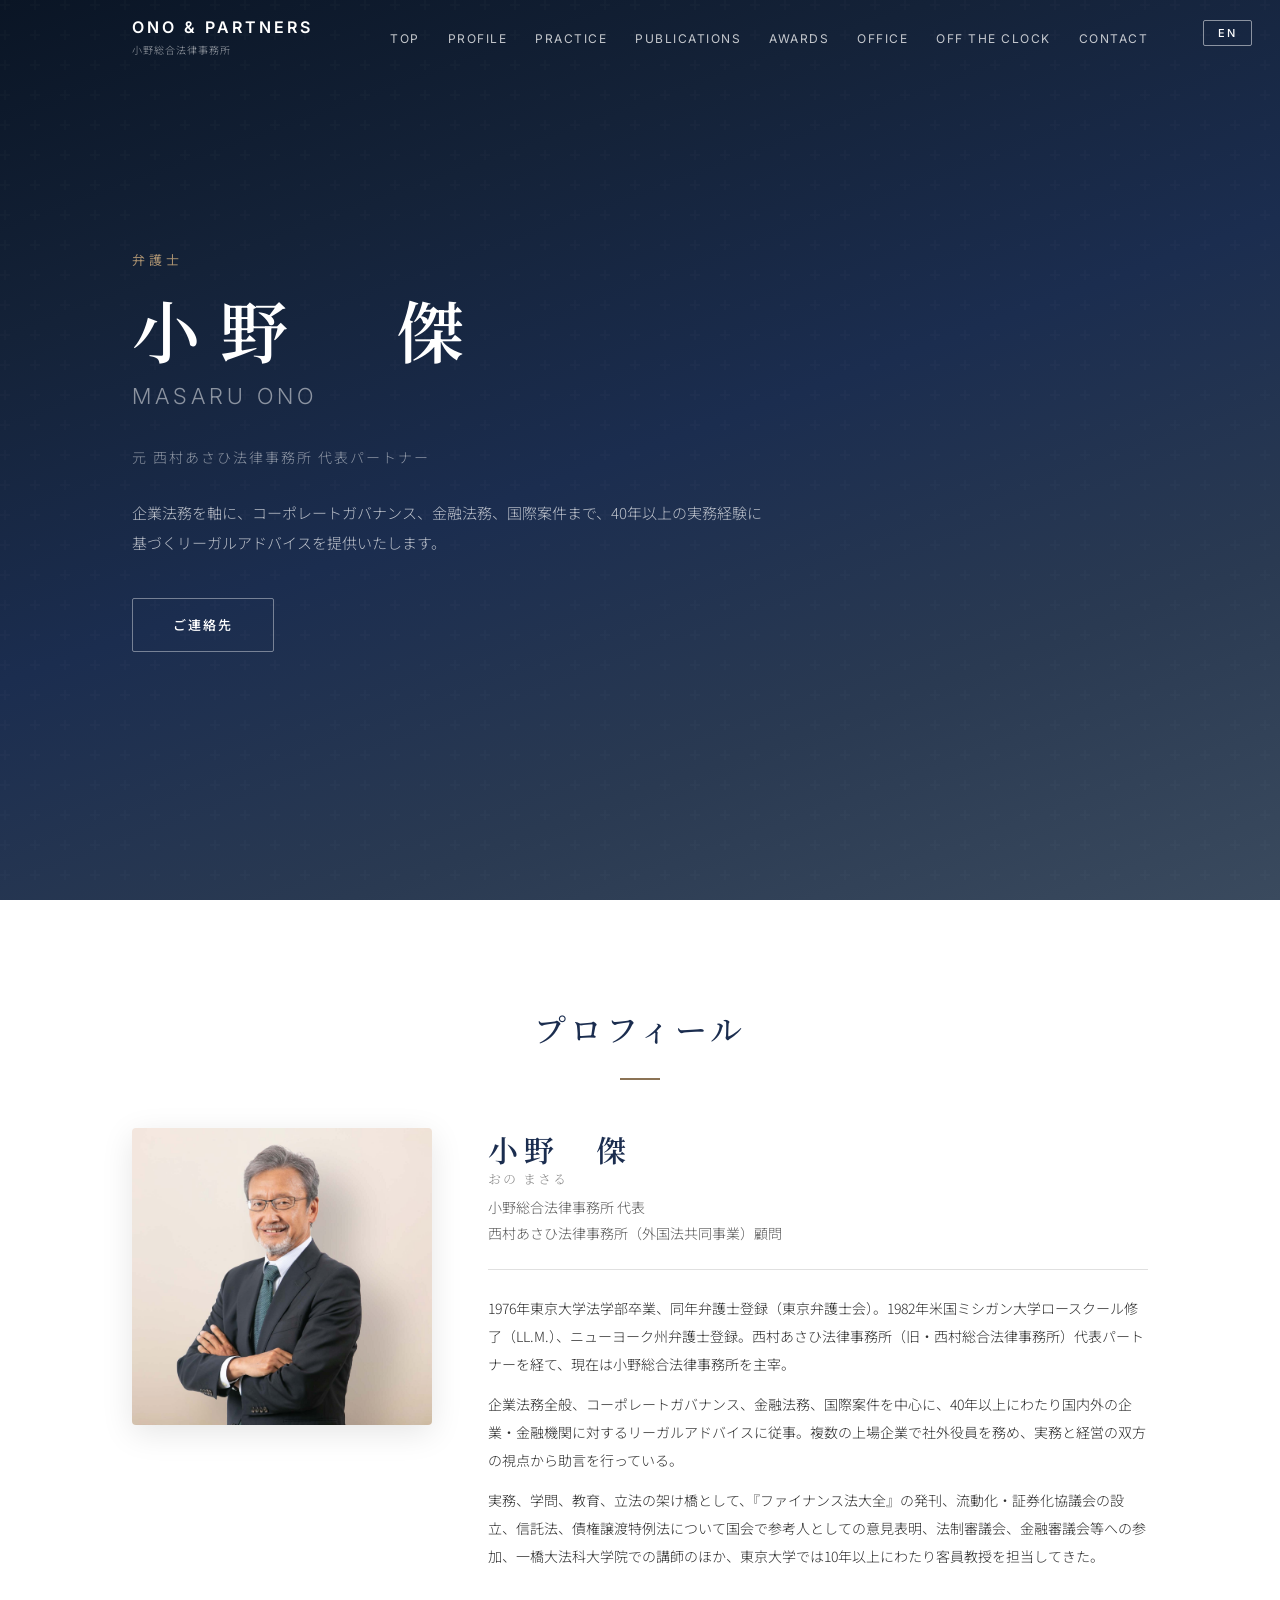
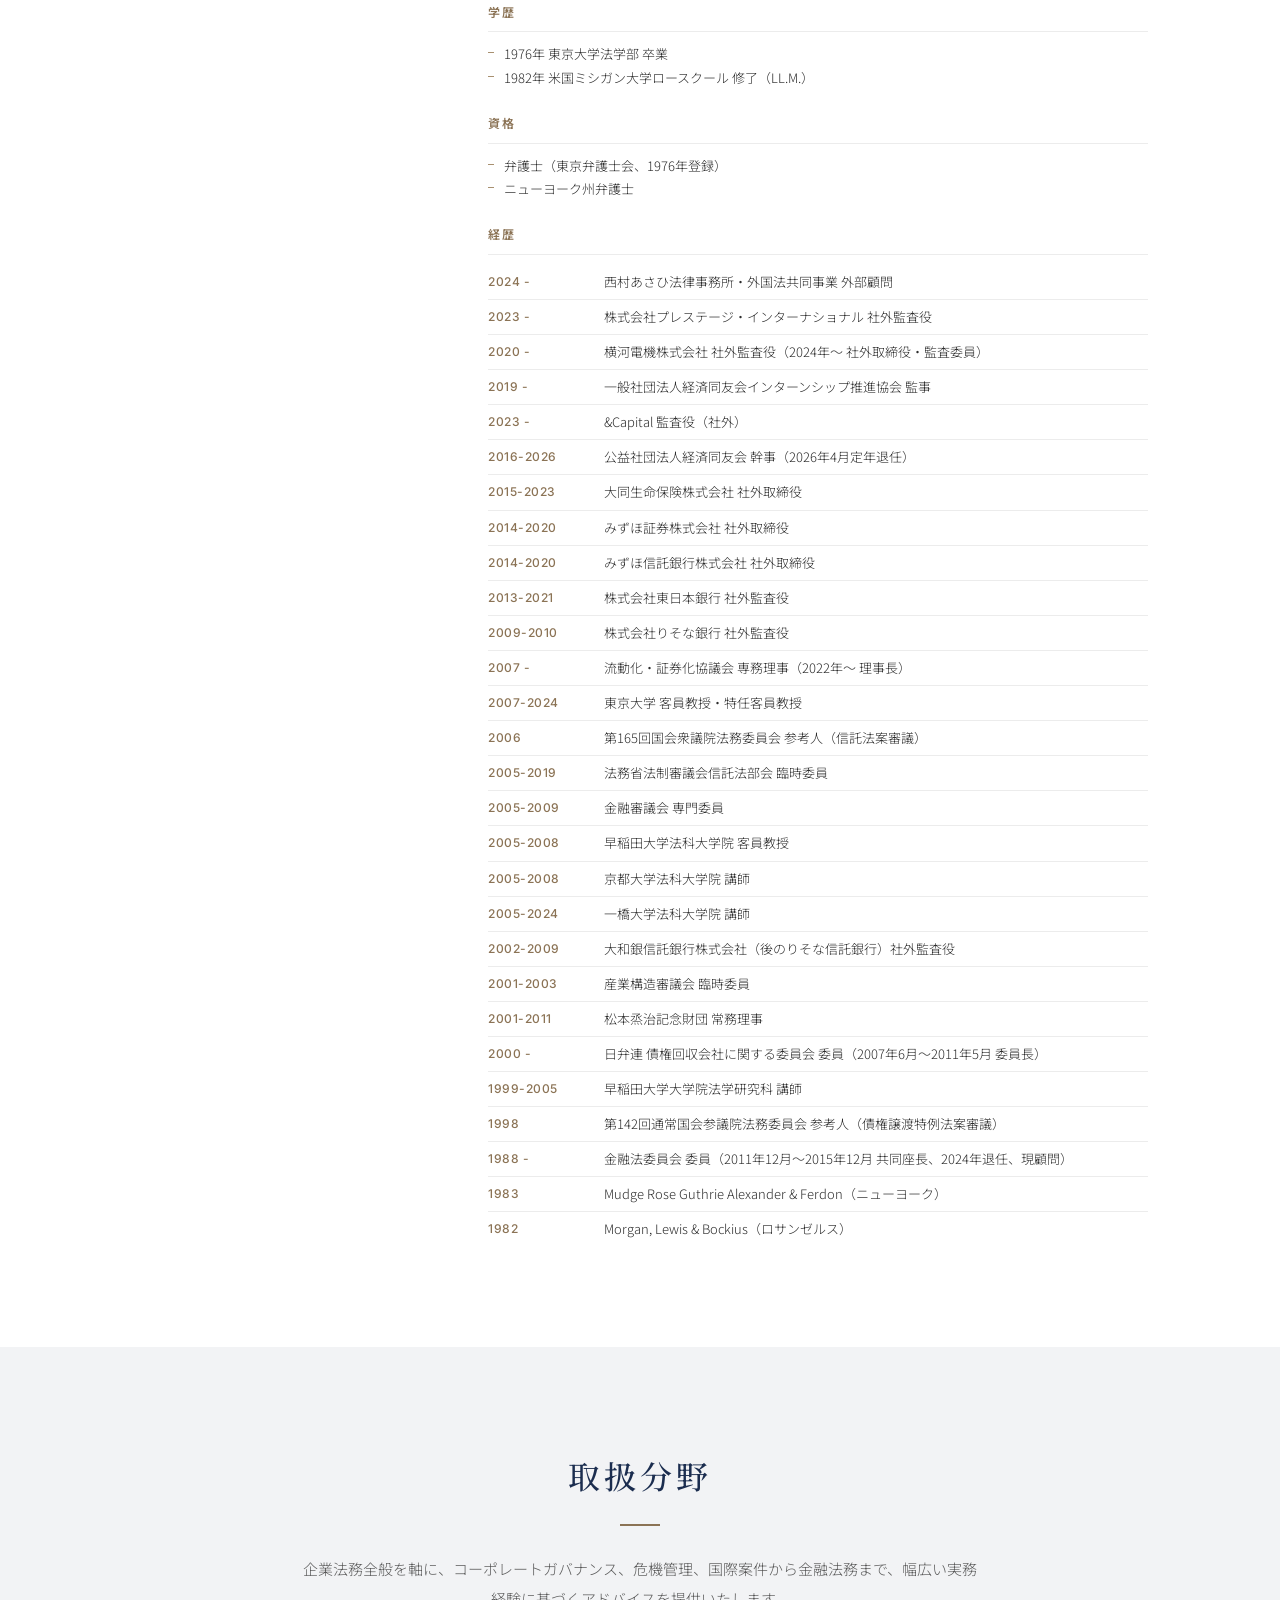
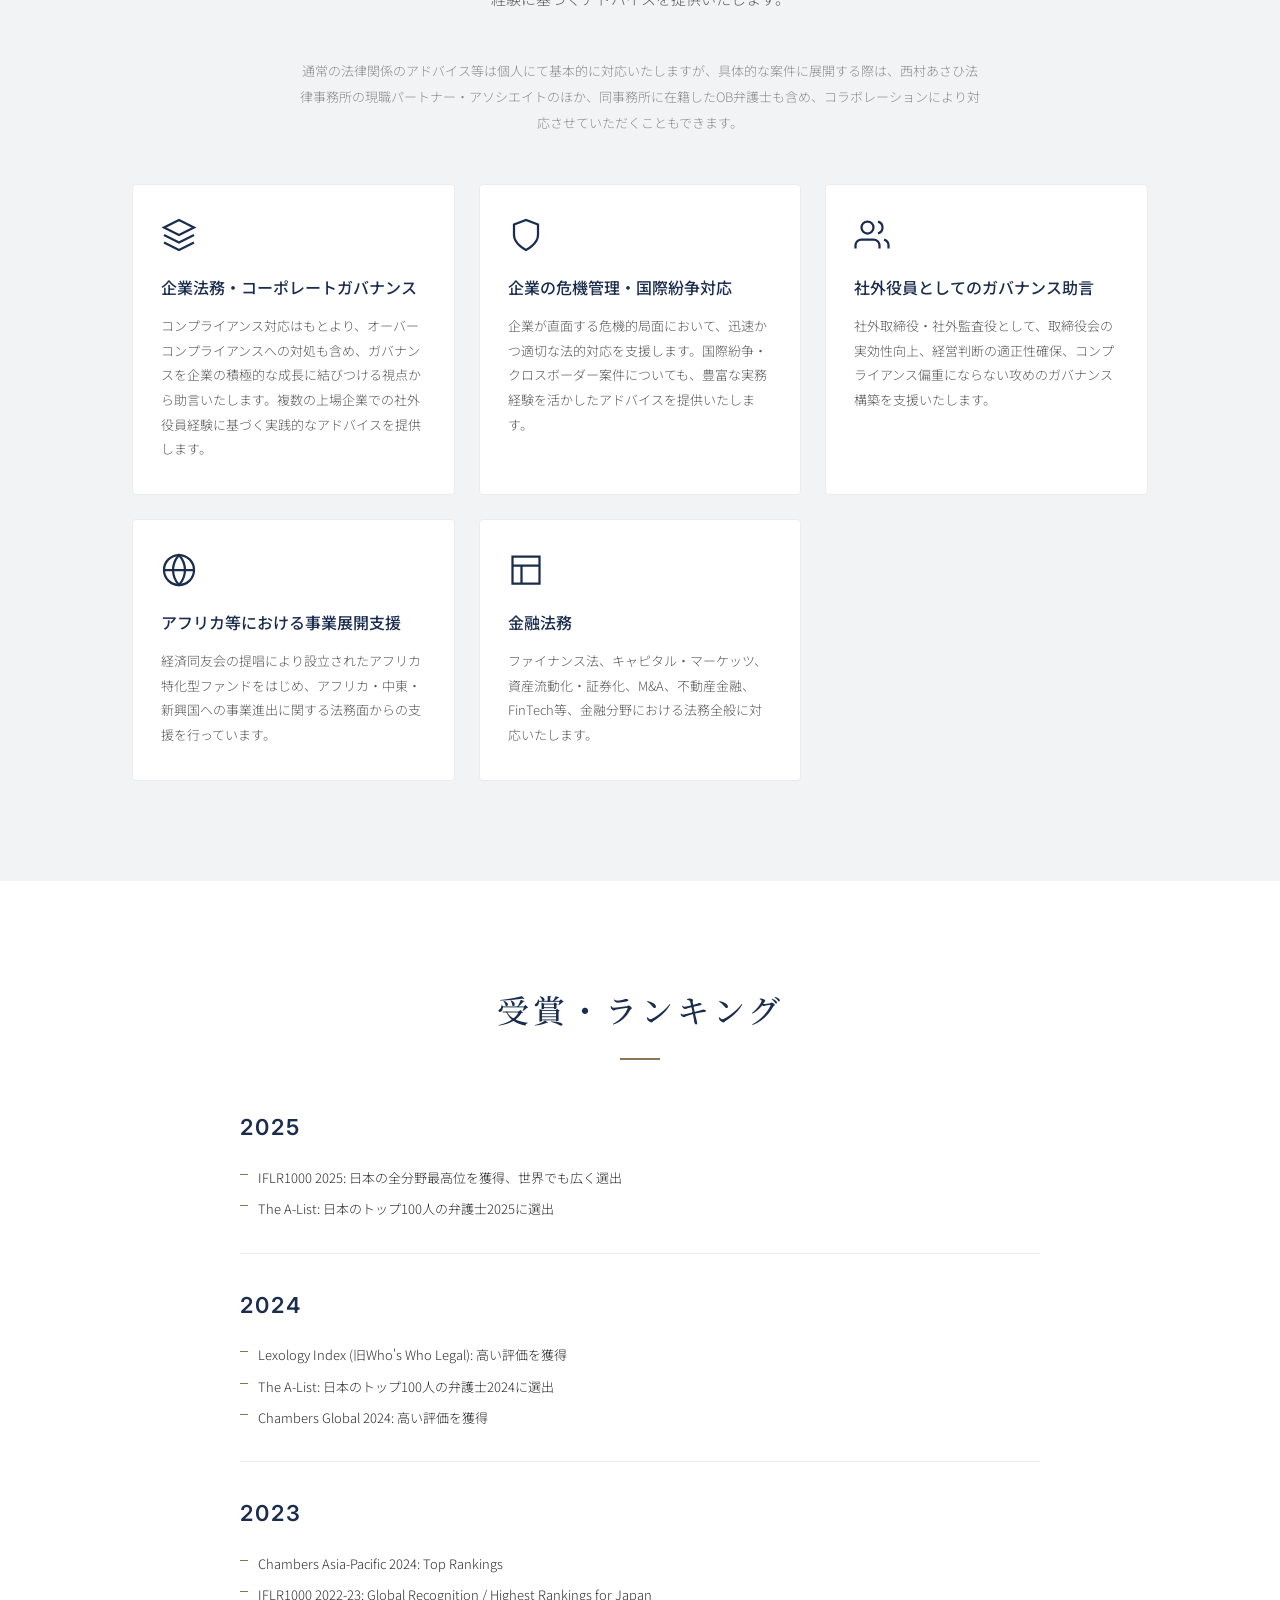
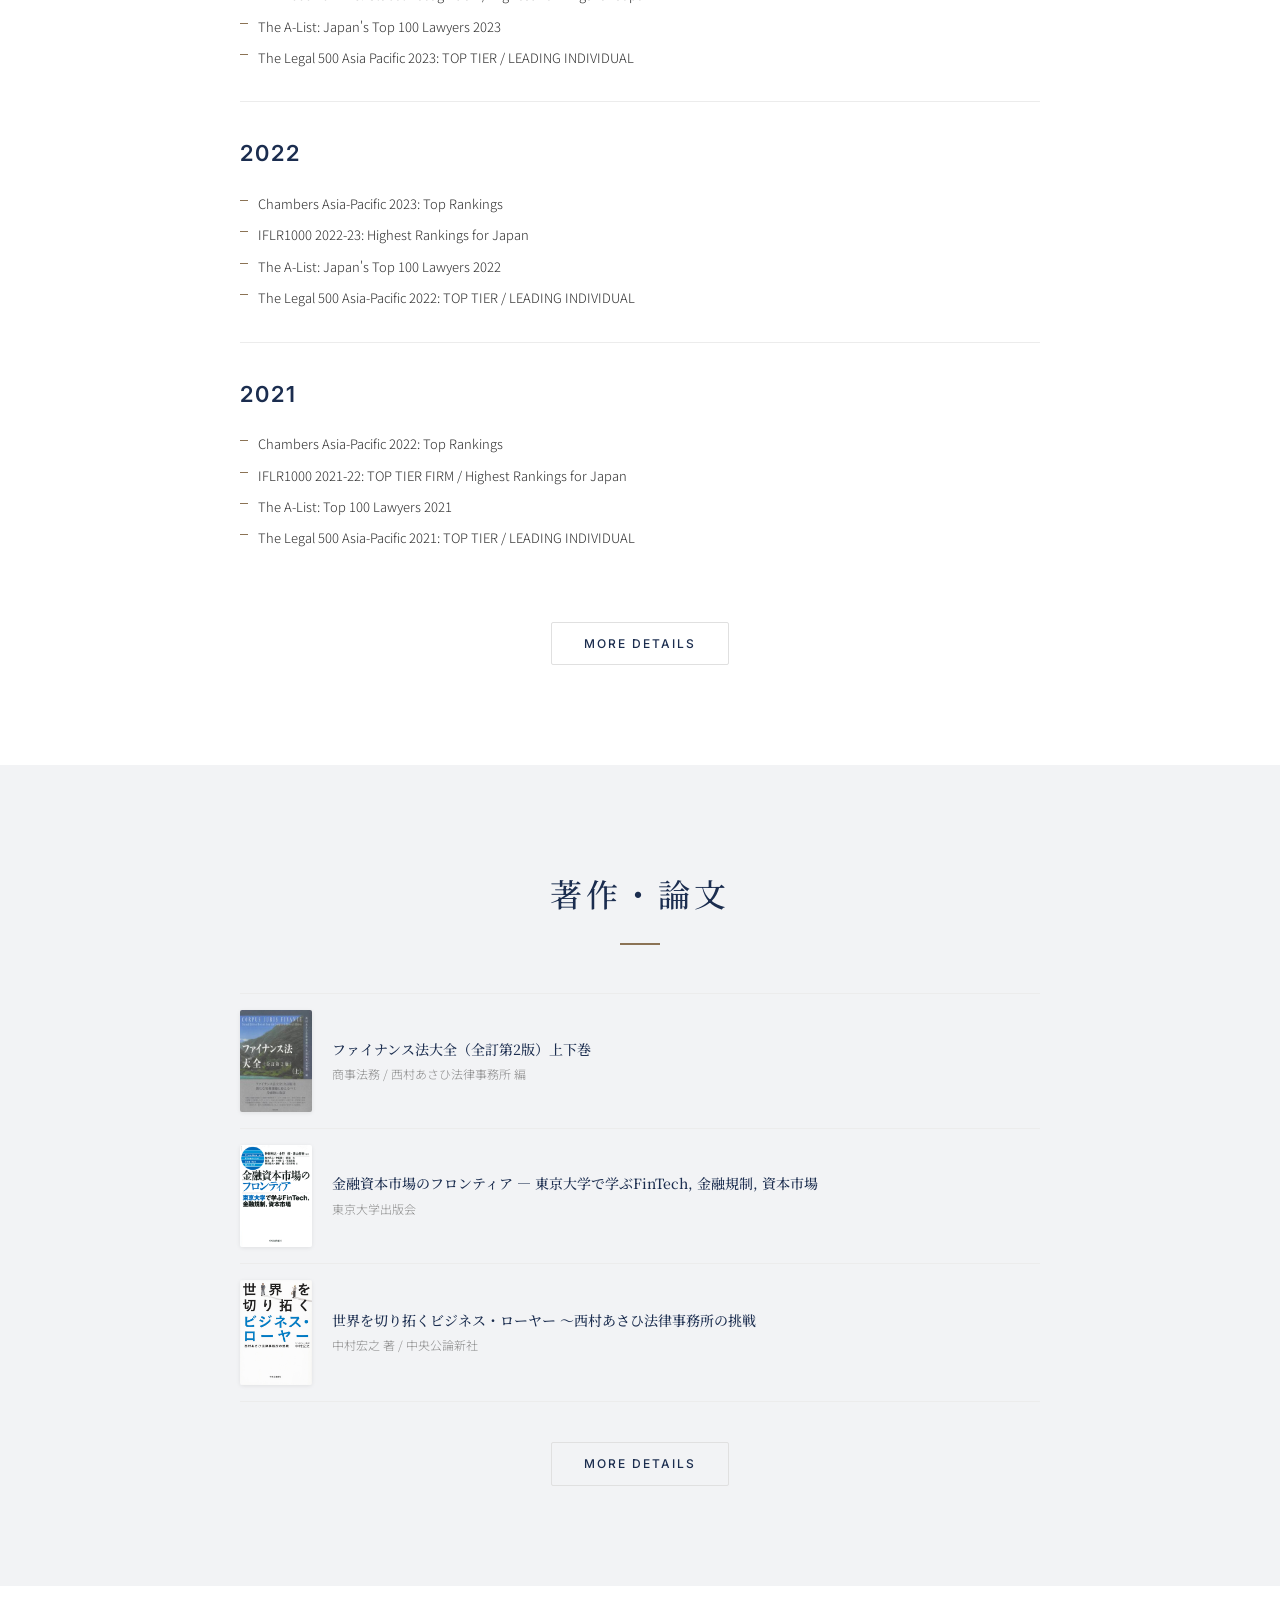
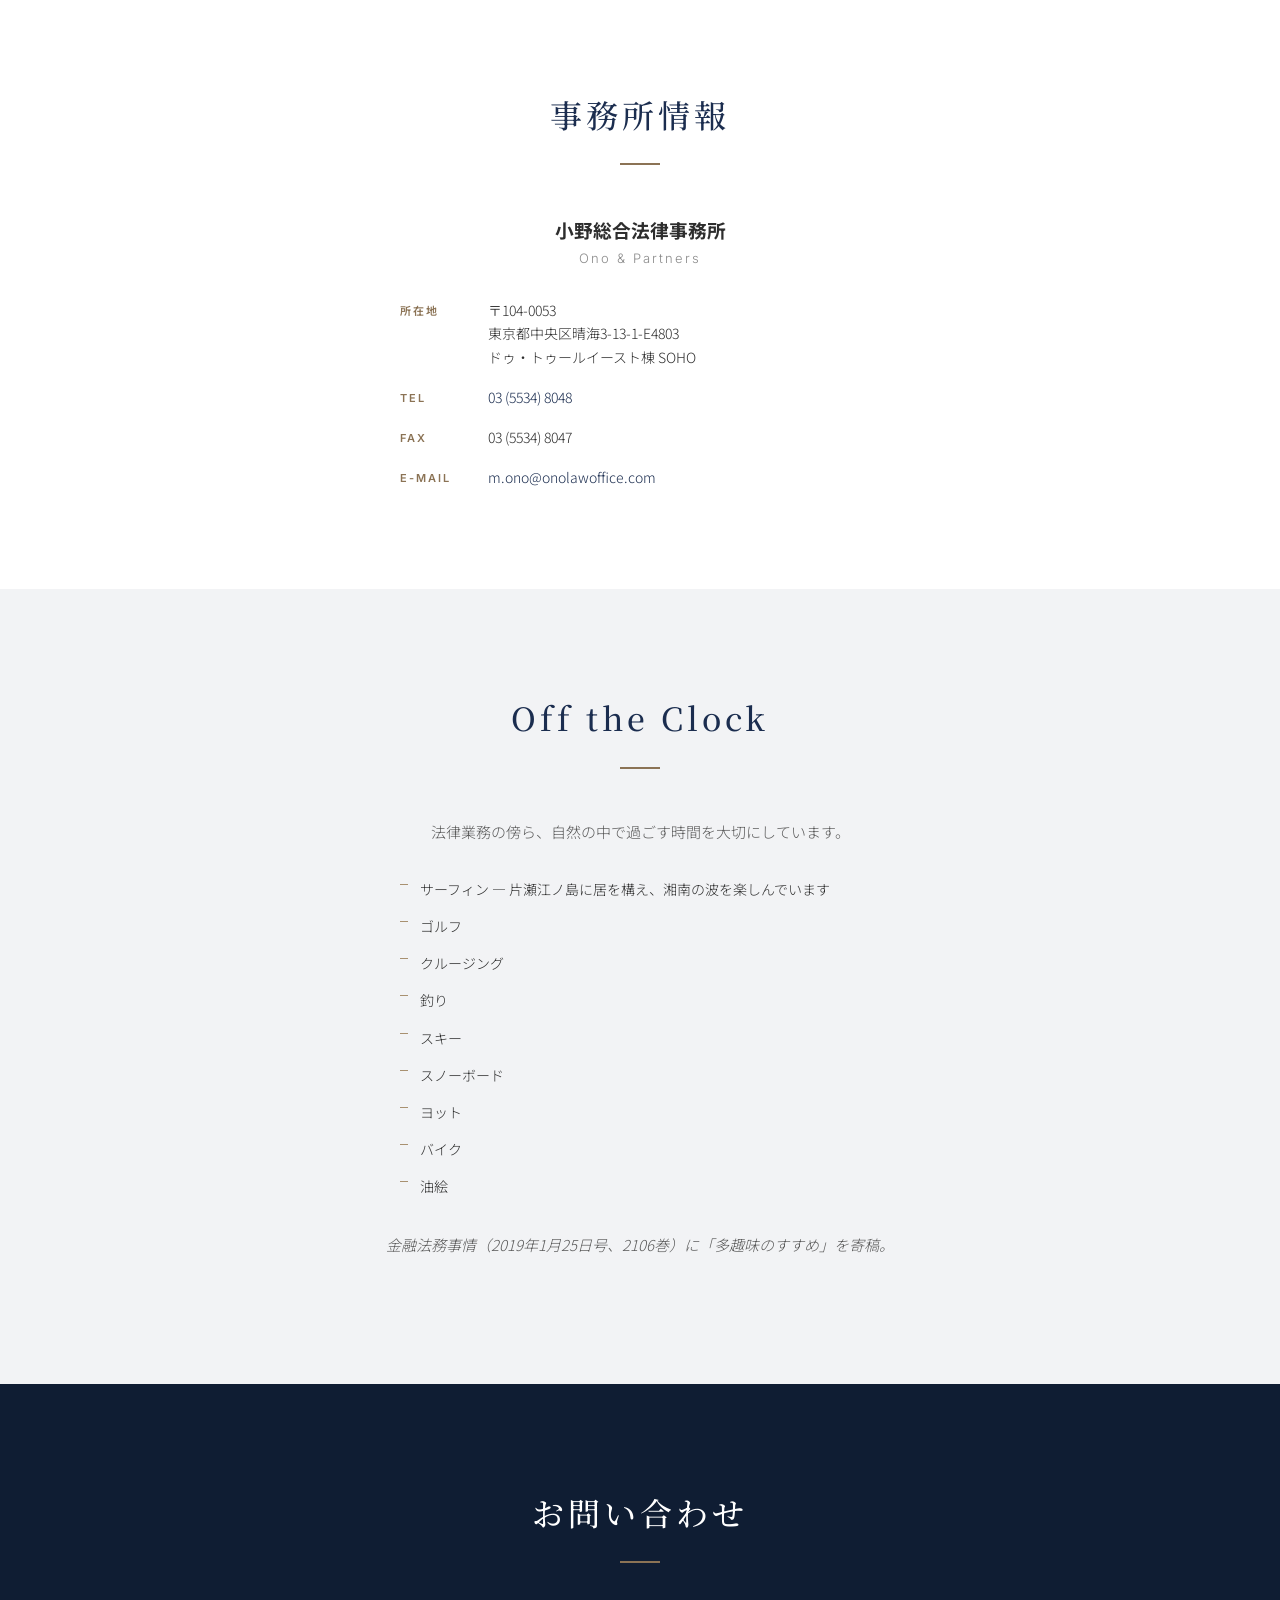
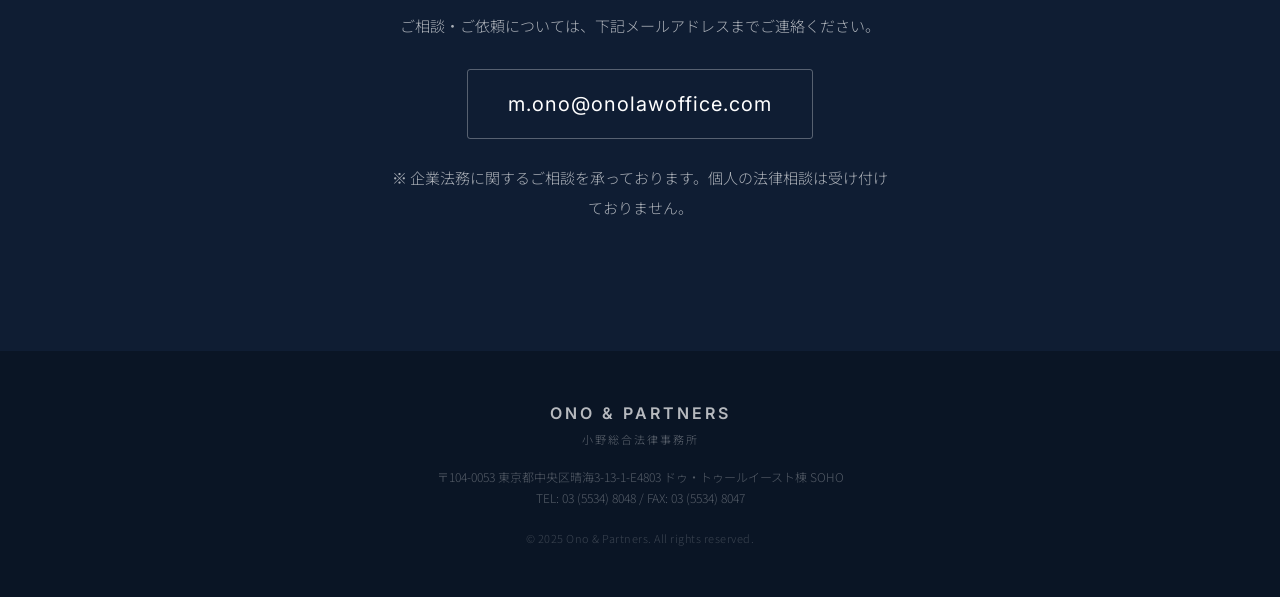
==== commit 38b19b5c: "Major restructure: career fixes, practice areas, streamlined layout Career: - Fix bar association: 東" ====
--- a/index.html
+++ b/index.html
@@ -32,8 +32,6 @@
                 <li><a href="#practice">Practice</a></li>
                 <li><a href="#publications">Publications</a></li>
                 <li><a href="#awards">Awards</a></li>
-                <li><a href="#seminars">Seminars</a></li>
-                <li><a href="#news">News</a></li>
                 <li><a href="#office">Office</a></li>
                 <li><a href="#offtheclock">Off the Clock</a></li>
                 <li><a href="#contact">Contact</a></li>
@@ -73,7 +71,7 @@
                     <p class="profile-title" data-ja="西村あさひ法律事務所（外国法共同事業）顧問" data-en="Counsel, Nishimura & Asahi (Gaikokuho Kyodo Jigyo)">西村あさひ法律事務所（外国法共同事業）顧問</p>
 
                     <div class="profile-bio">
-                        <p data-ja="1976年東京大学法学部卒業、同年弁護士登録（第一東京弁護士会）。1982年米国ミシガン大学ロースクール修了（LL.M.）、ニューヨーク州弁護士登録。西村あさひ法律事務所（旧・西村総合法律事務所）代表パートナーを経て、現在は小野総合法律事務所を主宰。" data-en="Graduated from the University of Tokyo, Faculty of Law in 1976 and admitted to the Japan Bar (Dai-Ichi Tokyo Bar Association) the same year. Completed LL.M. at the University of Michigan Law School in 1982 and admitted to the New York Bar. After serving as Representative Partner of Nishimura & Asahi, he now heads Ono & Partners.">1976年東京大学法学部卒業、同年弁護士登録（第一東京弁護士会）。1982年米国ミシガン大学ロースクール修了（LL.M.）、ニューヨーク州弁護士登録。西村あさひ法律事務所（旧・西村総合法律事務所）代表パートナーを経て、現在は小野総合法律事務所を主宰。</p>
+                        <p data-ja="1976年東京大学法学部卒業、同年弁護士登録（東京弁護士会）。1982年米国ミシガン大学ロースクール修了（LL.M.）、ニューヨーク州弁護士登録。西村あさひ法律事務所（旧・西村総合法律事務所）代表パートナーを経て、現在は小野総合法律事務所を主宰。" data-en="Graduated from the University of Tokyo, Faculty of Law in 1976 and admitted to the Japan Bar (Tokyo Bar Association) the same year. Completed LL.M. at the University of Michigan Law School in 1982 and admitted to the New York Bar. After serving as Representative Partner of Nishimura & Asahi, he now heads Ono & Partners.">1976年東京大学法学部卒業、同年弁護士登録（東京弁護士会）。1982年米国ミシガン大学ロースクール修了（LL.M.）、ニューヨーク州弁護士登録。西村あさひ法律事務所（旧・西村総合法律事務所）代表パートナーを経て、現在は小野総合法律事務所を主宰。</p>
                         <p data-ja="企業法務全般、コーポレートガバナンス、金融法務、国際案件を中心に、40年以上にわたり国内外の企業・金融機関に対するリーガルアドバイスに従事。複数の上場企業で社外役員を務め、実務と経営の双方の視点から助言を行っている。" data-en="For over 40 years, he has advised domestic and international corporations and financial institutions on general corporate law, corporate governance, finance law, and international matters. Having served as outside director and auditor for multiple listed companies, he provides counsel informed by both legal practice and management perspective.">企業法務全般、コーポレートガバナンス、金融法務、国際案件を中心に、40年以上にわたり国内外の企業・金融機関に対するリーガルアドバイスに従事。複数の上場企業で社外役員を務め、実務と経営の双方の視点から助言を行っている。</p>
                         <p data-ja="実務、学問、教育、立法の架け橋として、『ファイナンス法大全』の発刊、流動化・証券化協議会の設立、信託法、債権譲渡特例法について国会で参考人としての意見表明、法制審議会、金融審議会等への参加、一橋大法科大学院での講師のほか、東京大学では10年以上にわたり客員教授を担当してきた。" data-en="Bridging practice, academia, education, and legislation — he has published 'Corpus Juris Finance,' established the Securitization and Structured Finance Council, provided expert testimony before the National Diet on the Trust Act and the Special Provisions Act for Assignment of Claims, participated in the Legislative Council and Financial System Council, lectured at Hitotsubashi University Law School, and served as Visiting Professor at the University of Tokyo for over a decade.">実務、学問、教育、立法の架け橋として、『ファイナンス法大全』の発刊、流動化・証券化協議会の設立、信託法、債権譲渡特例法について国会で参考人としての意見表明、法制審議会、金融審議会等への参加、一橋大法科大学院での講師のほか、東京大学では10年以上にわたり客員教授を担当してきた。</p>
                     </div>
@@ -89,7 +87,7 @@
                         <div class="detail-group">
                             <h4 data-ja="資格" data-en="Admissions">資格</h4>
                             <ul>
-                                <li data-ja="弁護士（第一東京弁護士会、1976年登録）" data-en="Attorney at Law (Dai-Ichi Tokyo Bar Association, 1976)">弁護士（第一東京弁護士会、1976年登録）</li>
+                                <li data-ja="弁護士（東京弁護士会、1976年登録）" data-en="Attorney at Law (Tokyo Bar Association, 1976)">弁護士（東京弁護士会、1976年登録）</li>
                                 <li data-ja="ニューヨーク州弁護士" data-en="Attorney at Law, New York State">ニューヨーク州弁護士</li>
                             </ul>
                         </div>
@@ -98,10 +96,10 @@
                             <ul class="career-timeline">
                                 <li><span class="career-year">2024 -</span> <span data-ja="西村あさひ法律事務所・外国法共同事業 外部顧問" data-en="Nishimura & Asahi (Gaikokuho Kyodo Jigyo) — External Counsel">西村あさひ法律事務所・外国法共同事業 外部顧問</span></li>
                                 <li><span class="career-year">2023 -</span> <span data-ja="株式会社プレステージ・インターナショナル 社外監査役" data-en="Prestige International Inc. — Outside Auditor">株式会社プレステージ・インターナショナル 社外監査役</span></li>
-                                <li><span class="career-year">2022 -</span> <span data-ja="流動化・証券化協議会 理事長" data-en="Securitization and Structured Finance Council — Chairman">流動化・証券化協議会 理事長</span></li>
-                                <li><span class="career-year">2020 -</span> <span data-ja="横河電機株式会社 社外監査役" data-en="Yokogawa Electric Corporation — Outside Auditor">横河電機株式会社 社外監査役</span></li>
+
+                                <li><span class="career-year">2020 -</span> <span data-ja="横河電機株式会社 社外監査役（2024年～ 社外取締役・監査委員）" data-en="Yokogawa Electric Corporation — Outside Auditor (Outside Director / Audit Committee Member from 2024)">横河電機株式会社 社外監査役（2024年～ 社外取締役・監査委員）</span></li>
                                 <li><span class="career-year">2019 -</span> <span data-ja="一般社団法人経済同友会インターンシップ推進協会 監事" data-en="Japan Association of Corporate Executives Internship Promotion Association — Auditor">一般社団法人経済同友会インターンシップ推進協会 監事</span></li>
-                                <li><span class="career-year">2023 -</span> <span data-ja="株式会社 &Capital 監査役" data-en="&Capital Inc. — Auditor">&Capital 監査役</span></li>
+                                <li><span class="career-year">2023 -</span> <span data-ja="株式会社 &Capital 監査役（社外）" data-en="&Capital Inc. — Outside Auditor">&Capital 監査役（社外）</span></li>
                                 <li><span class="career-year">2016-2026</span> <span data-ja="公益社団法人経済同友会 幹事（2026年4月定年退任）" data-en="Japan Association of Corporate Executives — Director (Retired April 2026)">公益社団法人経済同友会 幹事（2026年4月定年退任）</span></li>
                                 <li><span class="career-year">2015-2023</span> <span data-ja="大同生命保険株式会社 社外取締役" data-en="Daido Life Insurance Co. — Outside Director">大同生命保険株式会社 社外取締役</span></li>
                                 <li><span class="career-year">2014-2020</span> <span data-ja="みずほ証券株式会社 社外取締役" data-en="Mizuho Securities Co., Ltd. — Outside Director">みずほ証券株式会社 社外取締役</span></li>
@@ -117,7 +115,7 @@
                                 <li><span class="career-year">2005-2008</span> <span data-ja="京都大学法科大学院 講師" data-en="Kyoto University Law School — Lecturer">京都大学法科大学院 講師</span></li>
                                 <li><span class="career-year">2005-2024</span> <span data-ja="一橋大学法科大学院 講師" data-en="Hitotsubashi University Law School — Lecturer">一橋大学法科大学院 講師</span></li>
                                 <li><span class="career-year">2002-2009</span> <span data-ja="大和銀信託銀行株式会社（後のりそな信託銀行）社外監査役" data-en="Daiwa Bank Trust (later Resona Trust & Banking) — Outside Auditor">大和銀信託銀行株式会社（後のりそな信託銀行）社外監査役</span></li>
-                                <li><span class="career-year">2001 -</span> <span data-ja="産業構造審議会 臨時委員" data-en="Industrial Structure Council — Extraordinary Member">産業構造審議会 臨時委員</span></li>
+                                <li><span class="career-year">2001-2003</span> <span data-ja="産業構造審議会 臨時委員" data-en="Industrial Structure Council — Extraordinary Member">産業構造審議会 臨時委員</span></li>
                                 <li><span class="career-year">2001-2011</span> <span data-ja="松本烝治記念財団 常務理事" data-en="Matsumoto Joji Memorial Foundation — Executive Director">松本烝治記念財団 常務理事</span></li>
                                 <li><span class="career-year">2000 -</span> <span data-ja="日弁連 債権回収会社に関する委員会 委員（2007年6月～2011年5月 委員長）" data-en="JFBA Committee on Debt Collection Companies — Member (Chairman 2007.6–2011.5)">日弁連 債権回収会社に関する委員会 委員（2007年6月～2011年5月 委員長）</span></li>
                                 <li><span class="career-year">1999-2005</span> <span data-ja="早稲田大学大学院法学研究科 講師" data-en="Waseda University, Graduate School of Law — Lecturer">早稲田大学大学院法学研究科 講師</span></li>
@@ -138,6 +136,7 @@
         <div class="container">
             <h2 class="section-title" data-ja="取扱分野" data-en="Practice Areas">取扱分野</h2>
             <p class="section-intro" data-ja="企業法務全般を軸に、コーポレートガバナンス、危機管理、国際案件から金融法務まで、幅広い実務経験に基づくアドバイスを提供いたします。" data-en="Providing advice across the full spectrum of corporate law — from governance and crisis management to international matters and finance — grounded in broad practical experience.">企業法務全般を軸に、コーポレートガバナンス、危機管理、国際案件から金融法務まで、幅広い実務経験に基づくアドバイスを提供いたします。</p>
+            <p class="section-sub" data-ja="通常の法律関係のアドバイス等は個人にて基本的に対応いたしますが、具体的な案件に展開する際は、西村あさひ法律事務所の現職パートナー・アソシエイトのほか、同事務所に在籍したOB弁護士も含め、コラボレーションにより対応させていただくこともできます。" data-en="General legal advice is provided on an individual basis. When matters develop into specific cases, we can collaborate with current partners and associates of Nishimura & Asahi, as well as alumni attorneys of the firm.">通常の法律関係のアドバイス等は個人にて基本的に対応いたしますが、具体的な案件に展開する際は、西村あさひ法律事務所の現職パートナー・アソシエイトのほか、同事務所に在籍したOB弁護士も含め、コラボレーションにより対応させていただくこともできます。</p>
             <div class="practice-grid">
                 <div class="practice-card">
                     <div class="practice-icon"><svg viewBox="0 0 24 24" fill="none" stroke="currentColor" stroke-width="1.5"><path d="M12 2L2 7l10 5 10-5-10-5zM2 17l10 5 10-5M2 12l10 5 10-5"/></svg></div>
@@ -147,7 +146,7 @@
                 <div class="practice-card">
                     <div class="practice-icon"><svg viewBox="0 0 24 24" fill="none" stroke="currentColor" stroke-width="1.5"><path d="M12 22s8-4 8-10V5l-8-3-8 3v7c0 6 8 10 8 10z"/></svg></div>
                     <h3 data-ja="企業の危機管理・国際紛争対応" data-en="Crisis Management & International Disputes">企業の危機管理・国際紛争対応</h3>
-                    <p data-ja="企業が直面する危機的局面において、迅速かつ適切な法的対応を支援します。国際紛争・クロスボーダー案件についても、米国での実務経験を活かしたアドバイスを提供いたします。" data-en="Supporting swift and appropriate legal responses in corporate crises. For international disputes and cross-border matters, we draw on practical experience in the United States.">企業が直面する危機的局面において、迅速かつ適切な法的対応を支援します。国際紛争・クロスボーダー案件についても、米国での実務経験を活かしたアドバイスを提供いたします。</p>
+                    <p data-ja="企業が直面する危機的局面において、迅速かつ適切な法的対応を支援します。国際紛争・クロスボーダー案件についても、豊富な実務経験を活かしたアドバイスを提供いたします。" data-en="Supporting swift and appropriate legal responses in corporate crises. For international disputes and cross-border matters, we draw on extensive practical experience.">企業が直面する危機的局面において、迅速かつ適切な法的対応を支援します。国際紛争・クロスボーダー案件についても、豊富な実務経験を活かしたアドバイスを提供いたします。</p>
                 </div>
                 <div class="practice-card">
                     <div class="practice-icon"><svg viewBox="0 0 24 24" fill="none" stroke="currentColor" stroke-width="1.5"><path d="M17 21v-2a4 4 0 00-4-4H5a4 4 0 00-4 4v2"/><circle cx="9" cy="7" r="4"/><path d="M23 21v-2a4 4 0 00-3-3.87M16 3.13a4 4 0 010 7.75"/></svg></div>
@@ -157,7 +156,7 @@
                 <div class="practice-card">
                     <div class="practice-icon"><svg viewBox="0 0 24 24" fill="none" stroke="currentColor" stroke-width="1.5"><circle cx="12" cy="12" r="10"/><path d="M2 12h20M12 2a15.3 15.3 0 014 10 15.3 15.3 0 01-4 10 15.3 15.3 0 01-4-10 15.3 15.3 0 014-10z"/></svg></div>
                     <h3 data-ja="アフリカ等における事業展開支援" data-en="Business Development in Africa & Emerging Markets">アフリカ等における事業展開支援</h3>
-                    <p data-ja="経済同友会でのアフリカ特化ファンド設立の提唱をはじめ、アフリカ・中東・新興国への事業進出に関する法務面からの支援を行っています。" data-en="From advocating the establishment of Africa-focused impact funds at the Japan Association of Corporate Executives, to providing legal support for business expansion into Africa, the Middle East, and other emerging markets.">経済同友会でのアフリカ特化ファンド設立の提唱をはじめ、アフリカ・中東・新興国への事業進出に関する法務面からの支援を行っています。</p>
+                    <p data-ja="経済同友会の提唱により設立されたアフリカ特化型ファンドをはじめ、アフリカ・中東・新興国への事業進出に関する法務面からの支援を行っています。" data-en="Including involvement with the Africa-focused impact fund established through the Japan Association of Corporate Executives, we provide legal support for business expansion into Africa, the Middle East, and other emerging markets.">経済同友会の提唱により設立されたアフリカ特化型ファンドをはじめ、アフリカ・中東・新興国への事業進出に関する法務面からの支援を行っています。</p>
                 </div>
                 <div class="practice-card">
                     <div class="practice-icon"><svg viewBox="0 0 24 24" fill="none" stroke="currentColor" stroke-width="1.5"><path d="M3 3h18v18H3zM3 9h18M9 21V9"/></svg></div>
@@ -168,8 +167,62 @@
         </div>
     </section>
 
-    <!-- Publications -->
-    <section id="publications" class="section">
+    <!-- Awards & Rankings (top 5 years) -->
+    <section id="awards" class="section">
+        <div class="container">
+            <h2 class="section-title" data-ja="受賞・ランキング" data-en="Awards & Rankings">受賞・ランキング</h2>
+            <div class="awards-timeline">
+                <div class="award-year-group">
+                    <h3 class="award-year">2025</h3>
+                    <ul class="award-list">
+                        <li>IFLR1000 2025: <span data-ja="日本の全分野最高位を獲得、世界でも広く選出" data-en="Highest rankings across all areas in Japan, widely recognized globally">日本の全分野最高位を獲得、世界でも広く選出</span></li>
+                        <li>The A-List: <span data-ja="日本のトップ100人の弁護士2025に選出" data-en="Selected as Japan's Top 100 Lawyers 2025">日本のトップ100人の弁護士2025に選出</span></li>
+                    </ul>
+                </div>
+                <div class="award-year-group">
+                    <h3 class="award-year">2024</h3>
+                    <ul class="award-list">
+                        <li>Lexology Index (<span data-ja="旧Who's Who Legal" data-en="formerly Who's Who Legal">旧Who's Who Legal</span>): <span data-ja="高い評価を獲得" data-en="Highly Regarded">高い評価を獲得</span></li>
+                        <li>The A-List: <span data-ja="日本のトップ100人の弁護士2024に選出" data-en="Selected as Japan's Top 100 Lawyers 2024">日本のトップ100人の弁護士2024に選出</span></li>
+                        <li>Chambers Global 2024: <span data-ja="高い評価を獲得" data-en="Top Rankings">高い評価を獲得</span></li>
+                    </ul>
+                </div>
+                <div class="award-year-group">
+                    <h3 class="award-year">2023</h3>
+                    <ul class="award-list">
+                        <li>Chambers Asia-Pacific 2024: Top Rankings</li>
+                        <li>IFLR1000 2022-23: Global Recognition / Highest Rankings for Japan</li>
+                        <li>The A-List: Japan's Top 100 Lawyers 2023</li>
+                        <li>The Legal 500 Asia Pacific 2023: TOP TIER / LEADING INDIVIDUAL</li>
+                    </ul>
+                </div>
+                <div class="award-year-group">
+                    <h3 class="award-year">2022</h3>
+                    <ul class="award-list">
+                        <li>Chambers Asia-Pacific 2023: Top Rankings</li>
+                        <li>IFLR1000 2022-23: Highest Rankings for Japan</li>
+                        <li>The A-List: Japan's Top 100 Lawyers 2022</li>
+                        <li>The Legal 500 Asia-Pacific 2022: TOP TIER / LEADING INDIVIDUAL</li>
+                    </ul>
+                </div>
+                <div class="award-year-group">
+                    <h3 class="award-year">2021</h3>
+                    <ul class="award-list">
+                        <li>Chambers Asia-Pacific 2022: Top Rankings</li>
+                        <li>IFLR1000 2021-22: TOP TIER FIRM / Highest Rankings for Japan</li>
+                        <li>The A-List: Top 100 Lawyers 2021</li>
+                        <li>The Legal 500 Asia-Pacific 2021: TOP TIER / LEADING INDIVIDUAL</li>
+                    </ul>
+                </div>
+            </div>
+            <div class="more-details-wrap">
+                <a href="awards.html" class="btn-more" data-ja="More Details" data-en="More Details">More Details</a>
+            </div>
+        </div>
+    </section>
+
+    <!-- Publications (recent 3 years) -->
+    <section id="publications" class="section section-alt">
         <div class="container">
             <h2 class="section-title" data-ja="著作・論文" data-en="Publications">著作・論文</h2>
             <div class="publications-list-new">
@@ -198,445 +251,9 @@
                     </div>
                 </div>
 
-                <div class="pub-row">
-                    <div class="pub-thumb"><img src="images/book-regulation.jpg" alt="最新金融レギュレーション" loading="lazy"></div>
-                    <div class="pub-text">
-                        <h3 data-ja="最新金融レギュレーション" data-en="Latest Financial Regulation">最新金融レギュレーション</h3>
-                        <p class="pub-publisher" data-ja="商事法務" data-en="Shoji Homu">商事法務</p>
-                    </div>
-                </div>
-
-                <div class="pub-row">
-                    <div class="pub-thumb"><img src="images/book-capital-policy.jpg" alt="金融資本市場と公共政策" loading="lazy"></div>
-                    <div class="pub-text">
-                        <h3 data-ja="金融資本市場と公共政策" data-en="Financial Capital Markets and Public Policy">金融資本市場と公共政策</h3>
-                        <p class="pub-publisher" data-ja="きんざい" data-en="Kinzai">きんざい</p>
-                    </div>
-                </div>
-
-                <div class="pub-row">
-                    <div class="pub-thumb"><img src="images/book-finance-it.jpg" alt="金融とITの政策学" loading="lazy"></div>
-                    <div class="pub-text">
-                        <h3 data-ja="金融とITの政策学" data-en="Policy Studies on Finance and IT">金融とITの政策学</h3>
-                        <p class="pub-publisher" data-ja="きんざい" data-en="Kinzai">きんざい</p>
-                    </div>
-                </div>
-
-                <div class="pub-row">
-                    <div class="pub-thumb"><img src="images/book-savings-invest.jpg" alt="動き出す「貯蓄から投資へ」" loading="lazy"></div>
-                    <div class="pub-text">
-                        <h3 data-ja="動き出す「貯蓄から投資へ」" data-en="Savings to Investment in Motion">動き出す「貯蓄から投資へ」</h3>
-                        <p class="pub-publisher" data-ja="きんざい" data-en="Kinzai">きんざい</p>
-                    </div>
-                </div>
-
-                <div class="pub-row">
-                    <div class="pub-thumb"><img src="images/book-investment-chain.jpg" alt="資産運用の高度化に向けて" loading="lazy"></div>
-                    <div class="pub-text">
-                        <h3 data-ja="資産運用の高度化に向けて ― インベストメント・チェーンを通じた経済成長" data-en="Toward Advanced Asset Management — Economic Growth through the Investment Chain">資産運用の高度化に向けて ― インベストメント・チェーンを通じた経済成長</h3>
-                        <p class="pub-publisher" data-ja="きんざい" data-en="Kinzai">きんざい</p>
-                    </div>
-                </div>
-
-                <div class="pub-row">
-                    <div class="pub-thumb"><img src="images/book-trust-law.jpg" alt="よくわかる信託法" loading="lazy"></div>
-                    <div class="pub-text">
-                        <h3 data-ja="よくわかる信託法" data-en="Understanding Trust Law">よくわかる信託法</h3>
-                        <p class="pub-publisher" data-ja="有斐閣" data-en="Yuhikaku">有斐閣</p>
-                    </div>
-                </div>
-
-                <div class="pub-row">
-                    <div class="pub-thumb"><img src="images/book-new-trust.jpg" alt="新しい信託法解説" loading="lazy"></div>
-                    <div class="pub-text">
-                        <h3 data-ja="新しい信託法解説" data-en="Commentary on the New Trust Act">新しい信託法解説</h3>
-                        <p class="pub-publisher" data-ja="三省堂" data-en="Sanseido">三省堂</p>
-                    </div>
-                </div>
-
-                <div class="pub-row">
-                    <div class="pub-thumb"><img src="images/book-trust-outlook.jpg" alt="信託法制の展望" loading="lazy"></div>
-                    <div class="pub-text">
-                        <h3 data-ja="信託法制の展望" data-en="Outlook for Trust Legislation">信託法制の展望</h3>
-                        <p class="pub-publisher" data-ja="日本評論社" data-en="Nihon Hyoronsha">日本評論社</p>
-                    </div>
-                </div>
-
-                <div class="pub-row">
-                    <div class="pub-thumb"><img src="images/book-trust-insolvency.jpg" alt="信託と倒産" loading="lazy"></div>
-                    <div class="pub-text">
-                        <h3 data-ja="信託と倒産" data-en="Trust and Insolvency">信託と倒産</h3>
-                        <p class="pub-publisher" data-ja="商事法務" data-en="Shoji Homu">商事法務</p>
-                    </div>
-                </div>
-
-                <div class="pub-row">
-                    <div class="pub-thumb"><img src="images/book-revised-obligations.jpg" alt="詳説 改正債権法" loading="lazy"></div>
-                    <div class="pub-text">
-                        <h3 data-ja="詳説　改正債権法" data-en="Detailed Commentary on the Revised Obligations Law">詳説　改正債権法</h3>
-                        <p class="pub-publisher" data-ja="商事法務" data-en="Shoji Homu">商事法務</p>
-                    </div>
-                </div>
-
-                <div class="pub-row">
-                    <div class="pub-thumb"><img src="images/book-collateral.jpg" alt="債権・動産・知財担保利用の実務" loading="lazy"></div>
-                    <div class="pub-text">
-                        <h3 data-ja="債権・動産・知財担保利用の実務" data-en="Practice of Using Claims, Movables & IP as Collateral">債権・動産・知財担保利用の実務</h3>
-                        <p class="pub-publisher" data-ja="商事法務" data-en="Shoji Homu">商事法務</p>
-                    </div>
-                </div>
-
-                <div class="pub-row">
-                    <div class="pub-thumb"><img src="images/book-electronic-claims1.jpg" alt="電子記録債権の仕組みと実務" loading="lazy"></div>
-                    <div class="pub-text">
-                        <h3 data-ja="電子記録債権の仕組みと実務" data-en="Structure and Practice of Electronically Recorded Claims">電子記録債権の仕組みと実務</h3>
-                        <p class="pub-publisher" data-ja="きんざい" data-en="Kinzai">きんざい</p>
-                    </div>
-                </div>
-
-                <div class="pub-row">
-                    <div class="pub-thumb"><img src="images/book-electronic-claims2.jpg" alt="電子記録債権法の理論と実務" loading="lazy"></div>
-                    <div class="pub-text">
-                        <h3 data-ja="電子記録債権法の理論と実務" data-en="Theory and Practice of the Electronically Recorded Claims Act">電子記録債権法の理論と実務</h3>
-                        <p class="pub-publisher" data-ja="別冊金融・商事判例 / 経済法令研究会" data-en="Kinyu Shoji Hanrei Supplement / Keizai Horei Kenkyukai">別冊金融・商事判例 / 経済法令研究会</p>
-                    </div>
-                </div>
-
-                <div class="pub-row">
-                    <div class="pub-thumb"><img src="images/book-casestudy.jpg" alt="企業法務判例ケーススタディ300" loading="lazy"></div>
-                    <div class="pub-text">
-                        <h3 data-ja="企業法務判例ケーススタディ300【金融編】" data-en="Corporate Legal Case Studies 300 — Finance Edition">企業法務判例ケーススタディ300【金融編】</h3>
-                        <p class="pub-publisher" data-ja="きんざい" data-en="Kinzai">きんざい</p>
-                    </div>
-                </div>
-
-                <div class="pub-row">
-                    <div class="pub-thumb"><img src="images/book-cg-growth.jpg" alt="コーポレートガバナンスと企業・産業の持続的成長" loading="lazy"></div>
-                    <div class="pub-text">
-                        <h3 data-ja="コーポレートガバナンスと企業・産業の持続的成長" data-en="Corporate Governance and Sustainable Growth of Companies & Industries">コーポレートガバナンスと企業・産業の持続的成長</h3>
-                        <p class="pub-publisher" data-ja="きんざい" data-en="Kinzai">きんざい</p>
-                    </div>
-                </div>
-
-                <div class="pub-row">
-                    <div class="pub-thumb"><img src="images/book-cg-outlook.jpg" alt="コーポレート・ガバナンスの展望" loading="lazy"></div>
-                    <div class="pub-text">
-                        <h3 data-ja="コーポレート・ガバナンスの展望" data-en="Outlook for Corporate Governance">コーポレート・ガバナンスの展望</h3>
-                        <p class="pub-publisher" data-ja="商事法務" data-en="Shoji Homu">商事法務</p>
-                    </div>
-                </div>
-
-                <div class="pub-row">
-                    <div class="pub-thumb"><img src="images/book-inheritance.jpg" alt="実務解説 相続・遺言の手引き" loading="lazy"></div>
-                    <div class="pub-text">
-                        <h3 data-ja="実務解説 相続・遺言の手引き" data-en="Practical Guide to Inheritance and Wills">実務解説 相続・遺言の手引き</h3>
-                        <p class="pub-publisher" data-ja="三省堂" data-en="Sanseido">三省堂</p>
-                    </div>
-                </div>
-
-                <div class="pub-row">
-                    <div class="pub-thumb"><img src="images/book-land.jpg" alt="所有者不明の土地取得の手引" loading="lazy"></div>
-                    <div class="pub-text">
-                        <h3 data-ja="所有者不明の土地取得の手引" data-en="Guide to Acquisition of Land with Unknown Owners">所有者不明の土地取得の手引</h3>
-                        <p class="pub-publisher" data-ja="新日本法規出版" data-en="Shin Nihon Hoki Shuppan">新日本法規出版</p>
-                    </div>
-                </div>
-
-                <div class="pub-row">
-                    <div class="pub-thumb"><img src="images/book-africa1.jpg" alt="アフリカビジネス法ガイド" loading="lazy"></div>
-                    <div class="pub-text">
-                        <h3 data-ja="アフリカビジネス法ガイド" data-en="Africa Business Law Guide">アフリカビジネス法ガイド</h3>
-                        <p class="pub-publisher" data-ja="中央経済社" data-en="Chuo Keizaisha">中央経済社</p>
-                    </div>
-                </div>
-
-                <div class="pub-row">
-                    <div class="pub-thumb"><img src="images/book-africa2.jpg" alt="アフリカビジネス法ガイドII" loading="lazy"></div>
-                    <div class="pub-text">
-                        <h3 data-ja="アフリカビジネス法ガイドII" data-en="Africa Business Law Guide II">アフリカビジネス法ガイドII</h3>
-                        <p class="pub-publisher" data-ja="中央経済社" data-en="Chuo Keizaisha">中央経済社</p>
-                    </div>
-                </div>
-
-                <div class="pub-row">
-                    <div class="pub-thumb"><img src="images/book-mideast1.jpg" alt="中東ビジネス法ガイド" loading="lazy"></div>
-                    <div class="pub-text">
-                        <h3 data-ja="中東ビジネス法ガイド" data-en="Middle East Business Law Guide">中東ビジネス法ガイド</h3>
-                        <p class="pub-publisher" data-ja="中央経済社" data-en="Chuo Keizaisha">中央経済社</p>
-                    </div>
-                </div>
-
-                <div class="pub-row">
-                    <div class="pub-thumb"><img src="images/book-mideast2.jpg" alt="中東諸国ビジネス法ガイド" loading="lazy"></div>
-                    <div class="pub-text">
-                        <h3 data-ja="中東諸国ビジネス法ガイド" data-en="Business Law Guide for Middle Eastern Countries">中東諸国ビジネス法ガイド</h3>
-                        <p class="pub-publisher" data-ja="中央経済社" data-en="Chuo Keizaisha">中央経済社</p>
-                    </div>
-                </div>
-
-                <div class="pub-row">
-                    <div class="pub-thumb"><img src="images/book-islam.jpg" alt="イスラーム圏ビジネスの法と実務" loading="lazy"></div>
-                    <div class="pub-text">
-                        <h3 data-ja="イスラーム圏ビジネスの法と実務" data-en="Law and Practice of Business in the Islamic World">イスラーム圏ビジネスの法と実務</h3>
-                        <p class="pub-publisher" data-ja="商事法務" data-en="Shoji Homu">商事法務</p>
-                    </div>
-                </div>
-
-                <div class="pub-row">
-                    <div class="pub-thumb"><img src="images/book-saudi1.jpg" alt="サウジアラビア進出に必要なビジネス法ガイド" loading="lazy"></div>
-                    <div class="pub-text">
-                        <h3 data-ja="サウジアラビア進出に必要なビジネス法ガイド" data-en="Business Law Guide for Saudi Arabia Market Entry">サウジアラビア進出に必要なビジネス法ガイド</h3>
-                        <p class="pub-publisher" data-ja="中央経済社" data-en="Chuo Keizaisha">中央経済社</p>
-                    </div>
-                </div>
-
-                <div class="pub-row">
-                    <div class="pub-thumb"><img src="images/book-saudi3.jpg" alt="サウジアラビア進出に必要なビジネス法ガイド(第3版)" loading="lazy"></div>
-                    <div class="pub-text">
-                        <h3 data-ja="サウジアラビア進出に必要なビジネス法ガイド（第3版）" data-en="Business Law Guide for Saudi Arabia Market Entry (3rd Edition)">サウジアラビア進出に必要なビジネス法ガイド（第3版）</h3>
-                        <p class="pub-publisher" data-ja="中央経済社" data-en="Chuo Keizaisha">中央経済社</p>
-                    </div>
-                </div>
-
-                <div class="pub-row">
-                    <div class="pub-thumb"><img src="images/book-nishimura-memorial.jpg" alt="西村利郎先生追悼論文集" loading="lazy"></div>
-                    <div class="pub-text">
-                        <h3 data-ja="西村利郎先生追悼論文集 ― グローバリゼーションの中の日本法" data-en="Memorial Essays for Prof. Toshiro Nishimura — Japanese Law in Globalization">西村利郎先生追悼論文集 ― グローバリゼーションの中の日本法</h3>
-                        <p class="pub-publisher" data-ja="商事法務" data-en="Shoji Homu">商事法務</p>
-                    </div>
-                </div>
-
-            </div>
-        </div>
-    </section>
-
-    <!-- Awards & Rankings -->
-    <section id="awards" class="section section-alt">
-        <div class="container">
-            <h2 class="section-title" data-ja="受賞・ランキング" data-en="Awards & Rankings">受賞・ランキング</h2>
-            <p class="section-intro" data-ja="Chambers, The Legal 500, IFLR1000をはじめとする世界的な法律ランキングにおいて、継続的に最高評価を獲得しています。" data-en="Consistently recognized with top rankings by leading international legal directories including Chambers, The Legal 500, and IFLR1000.">Chambers, The Legal 500, IFLR1000をはじめとする世界的な法律ランキングにおいて、継続的に最高評価を獲得しています。</p>
-
-            <div class="awards-timeline">
-                <!-- 2025 -->
-                <div class="award-year-group">
-                    <h3 class="award-year">2025</h3>
-                    <ul class="award-list">
-                        <li>IFLR1000 2025: <span data-ja="日本の全分野最高位を獲得、世界でも広く選出" data-en="Highest rankings across all areas in Japan, widely recognized globally">日本の全分野最高位を獲得、世界でも広く選出</span></li>
-                        <li>The A-List: <span data-ja="日本のトップ100人の弁護士2025に選出" data-en="Selected as Japan's Top 100 Lawyers 2025">日本のトップ100人の弁護士2025に選出</span></li>
-                    </ul>
-                </div>
-                <!-- 2024 -->
-                <div class="award-year-group">
-                    <h3 class="award-year">2024</h3>
-                    <ul class="award-list">
-                        <li>Lexology Index (<span data-ja="旧Who's Who Legal" data-en="formerly Who's Who Legal">旧Who's Who Legal</span>): <span data-ja="高い評価を獲得" data-en="Highly Regarded">高い評価を獲得</span></li>
-                        <li>The A-List: <span data-ja="日本のトップ100人の弁護士2024に選出" data-en="Selected as Japan's Top 100 Lawyers 2024">日本のトップ100人の弁護士2024に選出</span></li>
-                        <li>Chambers Global 2024: <span data-ja="高い評価を獲得" data-en="Top Rankings">高い評価を獲得</span></li>
-                    </ul>
-                </div>
-                <!-- 2023 -->
-                <div class="award-year-group">
-                    <h3 class="award-year">2023</h3>
-                    <ul class="award-list">
-                        <li>Who's Who Legal: <span data-ja="高い評価を獲得" data-en="Highly Regarded">高い評価を獲得</span></li>
-                        <li>Chambers Asia-Pacific 2024: Top Rankings</li>
-                        <li>IFLR1000 2022-23: Global Recognition / Highest Rankings for Japan</li>
-                        <li>The A-List: Japan's Top 100 Lawyers 2023</li>
-                        <li>Chambers Global 2023: Top Rankings</li>
-                        <li>The Legal 500 Asia Pacific 2023: TOP TIER / LEADING INDIVIDUAL</li>
-                    </ul>
-                </div>
-                <!-- 2022 -->
-                <div class="award-year-group">
-                    <h3 class="award-year">2022</h3>
-                    <ul class="award-list">
-                        <li>Chambers Asia-Pacific 2023: Top Rankings</li>
-                        <li>Who's Who Legal: <span data-ja="高い評価を獲得" data-en="Highly Regarded">高い評価を獲得</span></li>
-                        <li>IFLR1000 2022-23: Global Recognition / Highest Rankings for Japan</li>
-                        <li>asialaw Guides 2023: <span data-ja="44の分野で認定" data-en="Recognized in 44 practice areas">44の分野で認定</span></li>
-                        <li>The A-List: Japan's Top 100 Lawyers 2022</li>
-                        <li>Chambers Global 2022: Top Rankings</li>
-                        <li>The Legal 500 Asia-Pacific 2022: TOP TIER / LEADING INDIVIDUAL</li>
-                    </ul>
-                </div>
-                <!-- 2021 -->
-                <div class="award-year-group">
-                    <h3 class="award-year">2021</h3>
-                    <ul class="award-list">
-                        <li>Chambers Asia-Pacific 2022: Top Rankings</li>
-                        <li>IFLR1000 2021-22: TOP TIER FIRM (31st Edition) / Highest Rankings for Japan</li>
-                        <li>asialaw Guides: <span data-ja="プレゼンス拡大" data-en="Expanded Presence">プレゼンス拡大</span></li>
-                        <li>The A-List: Top 100 Lawyers 2021</li>
-                        <li>Chambers Global 2021: Top Rankings</li>
-                        <li>The Legal 500 Asia-Pacific 2021: TOP TIER / LEADING INDIVIDUAL</li>
-                    </ul>
-                </div>
-                <!-- 2020 -->
-                <div class="award-year-group">
-                    <h3 class="award-year">2020</h3>
-                    <ul class="award-list">
-                        <li>Chambers Asia-Pacific 2021: Top Rankings</li>
-                        <li>IFLR1000 2021: Global Expansion / Highest Rankings for Japan</li>
-                        <li>Who's Who Legal: Japan 2020 / Sweden 2020</li>
-                        <li>The A-List: Japan's Top 100 Lawyers 2020</li>
-                        <li>Best Lawyers — 2021 Edition</li>
-                        <li>Chambers Global 2020: Top Rankings</li>
-                        <li>The Legal 500 Asia Pacific 2020: Top Tier</li>
-                    </ul>
-                </div>
-                <!-- 2019 -->
-                <div class="award-year-group">
-                    <h3 class="award-year">2019</h3>
-                    <ul class="award-list">
-                        <li>Chambers Asia-Pacific 2020: Top Rankings</li>
-                        <li>Who's Who Legal: Global 2019 / Japan 2019</li>
-                        <li>Expert Guides 2019</li>
-                        <li>asialaw Profiles 2020: Outstanding Firm</li>
-                        <li>IFLR1000 2020: TOP TIER FIRM / LEADING LAWYER</li>
-                        <li>Best Lawyers — 2020 Edition</li>
-                        <li>Chambers Global 2019: Top Rankings</li>
-                    </ul>
-                </div>
-                <!-- 2018 -->
-                <div class="award-year-group">
-                    <h3 class="award-year">2018</h3>
-                    <ul class="award-list">
-                        <li>Chambers Asia Pacific 2019: TOP RANKED / LEADING INDIVIDUAL</li>
-                        <li>IFLR1000 2019: TOP TIER FIRM / LEADING LAWYER / MARKET LEADER</li>
-                        <li>Who's Who Legal: Japan 2018</li>
-                        <li>Expert Guides: Over 20 Years' Experience</li>
-                        <li>asialaw Leading Lawyers 2018: LEADING LAWYER</li>
-                        <li>Best Lawyers</li>
-                        <li>Chambers Global 2018: LEADING FIRM / LEADING INDIVIDUAL</li>
-                    </ul>
-                </div>
-                <!-- Pre-2018 -->
-                <div class="award-year-group">
-                    <h3 class="award-year" data-ja="2011 — 2017" data-en="2011 — 2017">2011 — 2017</h3>
-                    <ul class="award-list">
-                        <li data-ja="Chambers Global / Asia-Pacific — 毎年 Top Ranked" data-en="Chambers Global / Asia-Pacific — Top Ranked every year">Chambers Global / Asia-Pacific — 毎年 Top Ranked</li>
-                        <li data-ja="The Legal 500 Asia Pacific — 毎年 Top Tier / Leading Individual" data-en="The Legal 500 Asia Pacific — Top Tier / Leading Individual every year">The Legal 500 Asia Pacific — 毎年 Top Tier / Leading Individual</li>
-                        <li data-ja="IFLR1000 — 毎年 Top Tier Firm / Leading Lawyer" data-en="IFLR1000 — Top Tier Firm / Leading Lawyer every year">IFLR1000 — 毎年 Top Tier Firm / Leading Lawyer</li>
-                        <li data-ja="Best Lawyers International — 複数回選出" data-en="Best Lawyers International — Multiple selections">Best Lawyers International — 複数回選出</li>
-                        <li data-ja="asialaw Leading Lawyers / Profiles — 複数回選出" data-en="asialaw Leading Lawyers / Profiles — Multiple selections">asialaw Leading Lawyers / Profiles — 複数回選出</li>
-                        <li data-ja="Who's Who Legal Japan — 複数回選出" data-en="Who's Who Legal Japan — Multiple selections">Who's Who Legal Japan — 複数回選出</li>
-                        <li data-ja="Expert Guides — 複数回選出" data-en="Expert Guides — Multiple selections">Expert Guides — 複数回選出</li>
-                    </ul>
-                </div>
-            </div>
-        </div>
-    </section>
-
-    <!-- Seminars -->
-    <section id="seminars" class="section">
-        <div class="container">
-            <h2 class="section-title" data-ja="セミナー・講演" data-en="Seminars & Lectures">セミナー・講演</h2>
-            <div class="seminar-list">
-                <div class="seminar-item">
-                    <div class="seminar-date">2022.1.31</div>
-                    <div class="seminar-info">
-                        <h3 data-ja="経済安全保障イニシアチブ" data-en="Economic Security Initiative">経済安全保障イニシアチブ</h3>
-                        <p class="seminar-meta" data-ja="東京、オンライン配信 / 当事務所主催" data-en="Tokyo, Online / Hosted by our office">東京、オンライン配信 / 当事務所主催</p>
-                    </div>
-                </div>
-                <div class="seminar-item">
-                    <div class="seminar-date">2019.8.22</div>
-                    <div class="seminar-info">
-                        <h3 data-ja="西村あさひリーガルフォーラム第130回「アフリカ進出のリスク・マネジメント」" data-en="Nishimura & Asahi Legal Forum #130: Risk Management for Africa Market Entry">西村あさひリーガルフォーラム第130回「アフリカ進出のリスク・マネジメント」</h3>
-                        <p class="seminar-meta" data-ja="東京 / 当事務所主催" data-en="Tokyo / Hosted by our office">東京 / 当事務所主催</p>
-                    </div>
-                </div>
-                <div class="seminar-item">
-                    <div class="seminar-date">2016.11.17</div>
-                    <div class="seminar-info">
-                        <h3 data-ja="フィデューシャリーデューティー(FD)について" data-en="On Fiduciary Duty (FD)">フィデューシャリーデューティー(FD)について</h3>
-                        <p class="seminar-meta" data-ja="東京 / 所外セミナー" data-en="Tokyo / External Seminar">東京 / 所外セミナー</p>
-                    </div>
-                </div>
-                <div class="seminar-item">
-                    <div class="seminar-date">2016.9.15</div>
-                    <div class="seminar-info">
-                        <h3 data-ja="金融商品の販売とフィデューシャリー・デューティ" data-en="Sales of Financial Products and Fiduciary Duty">金融商品の販売とフィデューシャリー・デューティ</h3>
-                        <p class="seminar-meta" data-ja="東京 / 所外セミナー" data-en="Tokyo / External Seminar">東京 / 所外セミナー</p>
-                    </div>
-                </div>
-                <div class="seminar-item">
-                    <div class="seminar-date">2014.12 — 2015.2</div>
-                    <div class="seminar-info">
-                        <h3 data-ja="経営者保証に関するガイドラインの概要、その利用のポイント" data-en="Overview of Guidelines on Personal Guarantees by Business Owners">経営者保証に関するガイドラインの概要、その利用のポイント</h3>
-                        <p class="seminar-meta" data-ja="山梨・鳥取・島根 / 所外セミナー" data-en="Yamanashi, Tottori, Shimane / External Seminar">山梨・鳥取・島根 / 所外セミナー</p>
-                    </div>
-                </div>
-                <div class="seminar-item">
-                    <div class="seminar-date">2014.11.13</div>
-                    <div class="seminar-info">
-                        <h3 data-ja="はじめてのアフリカ" data-en="Introduction to Africa">はじめてのアフリカ</h3>
-                        <p class="seminar-meta" data-ja="東京 / 所外セミナー" data-en="Tokyo / External Seminar">東京 / 所外セミナー</p>
-                    </div>
-                </div>
-                <div class="seminar-item">
-                    <div class="seminar-date">2009.9.3</div>
-                    <div class="seminar-info">
-                        <h3 data-ja="不動産私募ファンド/J-REITの破綻と再生" data-en="Collapse and Restructuring of Real Estate Private Funds / J-REITs">不動産私募ファンド/J-REITの破綻と再生</h3>
-                        <p class="seminar-meta" data-ja="東京 / 所外セミナー" data-en="Tokyo / External Seminar">東京 / 所外セミナー</p>
-                    </div>
-                </div>
-                <div class="seminar-item">
-                    <div class="seminar-date">2009.7.27</div>
-                    <div class="seminar-info">
-                        <h3 data-ja="電子手形が拓く企業間取引新時代" data-en="A New Era of B2B Transactions Opened by Electronic Bills">電子手形が拓く企業間取引新時代</h3>
-                        <p class="seminar-meta" data-ja="東京 / 所外セミナー" data-en="Tokyo / External Seminar">東京 / 所外セミナー</p>
-                    </div>
-                </div>
-            </div>
-        </div>
-    </section>
-
-    <!-- News & Appointments -->
-    <section id="news" class="section section-alt">
-        <div class="container">
-            <h2 class="section-title" data-ja="ニュース・就任" data-en="News & Appointments">ニュース・就任</h2>
-            <div class="news-list">
-                <div class="news-item">
-                    <div class="news-date">2019.4</div>
-                    <span class="news-badge appointment" data-ja="就任" data-en="Appointment">就任</span>
-                    <p data-ja="一般社団法人経済同友会インターンシップ推進協会 監事に就任" data-en="Appointed as Auditor, Japan Association of Corporate Executives Internship Promotion Association">一般社団法人経済同友会インターンシップ推進協会 監事に就任</p>
-                </div>
-                <div class="news-item">
-                    <div class="news-date">2016.10</div>
-                    <span class="news-badge media" data-ja="メディア" data-en="Media">メディア</span>
-                    <p data-ja="ファンド情報 No.230（2016年10月10日号）" data-en="Fund Information No.230 (October 10, 2016 issue)">ファンド情報 No.230（2016年10月10日号）</p>
-                </div>
-                <div class="news-item">
-                    <div class="news-date">2016.4</div>
-                    <span class="news-badge media" data-ja="メディア" data-en="Media">メディア</span>
-                    <p data-ja="「世界を切り拓くビジネス・ローヤー　西村あさひ法律事務所の挑戦」出版" data-en="Publication: 'Business Lawyers Forging the World — The Challenge of Nishimura & Asahi'">「世界を切り拓くビジネス・ローヤー　西村あさひ法律事務所の挑戦」出版</p>
-                </div>
-                <div class="news-item">
-                    <div class="news-date">2009.4</div>
-                    <span class="news-badge appointment" data-ja="就任" data-en="Appointment">就任</span>
-                    <p data-ja="東京大学大学院法学政治学研究科 特任教授に就任" data-en="Appointed as Specially Appointed Professor, Graduate School of Law and Politics, University of Tokyo">東京大学大学院法学政治学研究科 特任教授に就任</p>
-                </div>
-                <div class="news-item">
-                    <div class="news-date">2009.1</div>
-                    <span class="news-badge media" data-ja="メディア" data-en="Media">メディア</span>
-                    <p data-ja="ターンアラウンドマネージャー2009年1月号「この人に聞く」" data-en="Turnaround Manager, January 2009 issue: Featured Interview">ターンアラウンドマネージャー2009年1月号「この人に聞く」</p>
-                </div>
-                <div class="news-item">
-                    <div class="news-date">2008.4</div>
-                    <span class="news-badge appointment" data-ja="就任" data-en="Appointment">就任</span>
-                    <p data-ja="東京大学大学院 ビジネスロー・比較法政研究センター 客員教授就任" data-en="Appointed as Visiting Professor, Business Law & Comparative Law and Political Studies Center, University of Tokyo">東京大学大学院 ビジネスロー・比較法政研究センター 客員教授就任</p>
-                </div>
-                <div class="news-item">
-                    <div class="news-date">2007.6</div>
-                    <span class="news-badge appointment" data-ja="就任" data-en="Appointment">就任</span>
-                    <p data-ja="日本弁護士連合会 債権回収会社に関する委員会 委員長就任" data-en="Appointed as Chairman, Committee on Debt Collection Companies, Japan Federation of Bar Associations">日本弁護士連合会 債権回収会社に関する委員会 委員長就任</p>
-                </div>
-                <div class="news-item">
-                    <div class="news-date">2007.4</div>
-                    <span class="news-badge appointment" data-ja="就任" data-en="Appointment">就任</span>
-                    <p data-ja="東京大学公共政策大学院 客員教授就任" data-en="Appointed as Visiting Professor, Graduate School of Public Policy, University of Tokyo">東京大学公共政策大学院 客員教授就任</p>
-                </div>
+            </div>
+            <div class="more-details-wrap">
+                <a href="publications.html" class="btn-more" data-ja="More Details" data-en="More Details">More Details</a>
             </div>
         </div>
     </section>
@@ -651,15 +268,15 @@
                 <div class="office-details">
                     <div class="office-row">
                         <span class="office-label" data-ja="所在地" data-en="Address">所在地</span>
-                        <span data-ja="〒104-0053 東京都中央区湊3-13-1 ドゥ・トゥール イースト棟 SOHO E4803" data-en="Deux Tours East SOHO E4803, 3-13-1 Minato, Chuo-ku, Tokyo 104-0053, Japan">〒104-0053 東京都中央区湊3-13-1<br>ドゥ・トゥール イースト棟 SOHO E4803</span>
+                        <span data-ja="〒104-0053 東京都中央区晴海3-13-1-E4803 ドゥ・トゥールイースト棟 SOHO" data-en="Deux Tours East SOHO, 3-13-1-E4803 Harumi, Chuo-ku, Tokyo 104-0053, Japan">〒104-0053<br>東京都中央区晴海3-13-1-E4803<br>ドゥ・トゥールイースト棟 SOHO</span>
                     </div>
                     <div class="office-row">
                         <span class="office-label">TEL</span>
-                        <span><a href="tel:0355348048">03-5534-8048</a></span>
+                        <span><a href="tel:0355348048">03 (5534) 8048</a></span>
                     </div>
                     <div class="office-row">
                         <span class="office-label">FAX</span>
-                        <span>03-5534-8047</span>
+                        <span>03 (5534) 8047</span>
                     </div>
                     <div class="office-row">
                         <span class="office-label">E-MAIL</span>
@@ -679,7 +296,13 @@
                 <ul class="hobby-list">
                     <li data-ja="サーフィン — 片瀬江ノ島に居を構え、湘南の波を楽しんでいます" data-en="Surfing — Based in Katase-Enoshima, enjoying the waves of Shonan">サーフィン — 片瀬江ノ島に居を構え、湘南の波を楽しんでいます</li>
                     <li data-ja="ゴルフ" data-en="Golf">ゴルフ</li>
-                    <li data-ja="クルージング・釣り" data-en="Cruising & Fishing">クルージング・釣り</li>
+                    <li data-ja="クルージング" data-en="Cruising">クルージング</li>
+                    <li data-ja="釣り" data-en="Fishing">釣り</li>
+                    <li data-ja="スキー" data-en="Skiing">スキー</li>
+                    <li data-ja="スノーボード" data-en="Snowboarding">スノーボード</li>
+                    <li data-ja="ヨット" data-en="Yachting">ヨット</li>
+                    <li data-ja="バイク" data-en="Motorcycling">バイク</li>
+                    <li data-ja="油絵" data-en="Oil Painting">油絵</li>
                 </ul>
                 <p class="hobby-note" data-ja="金融法務事情（2019年1月25日号、2106巻）に「多趣味のすすめ」を寄稿。" data-en="Contributed 'A Recommendation for Many Hobbies' to Kinyu Homu Jijo (January 25, 2019 issue, Vol. 2106).">金融法務事情（2019年1月25日号、2106巻）に「多趣味のすすめ」を寄稿。</p>
             </div>
@@ -707,8 +330,8 @@
                     <p class="footer-name-jp">小野総合法律事務所</p>
                 </div>
                 <div class="footer-info">
-                    <p>〒104-0053 東京都中央区湊3-13-1 ドゥ・トゥール イースト棟 SOHO E4803</p>
-                    <p>TEL: 03-5534-8048 / FAX: 03-5534-8047</p>
+                    <p>〒104-0053 東京都中央区晴海3-13-1-E4803 ドゥ・トゥールイースト棟 SOHO</p>
+                    <p>TEL: 03 (5534) 8048 / FAX: 03 (5534) 8047</p>
                 </div>
                 <p class="footer-copy">&copy; 2025 Ono & Partners. All rights reserved.</p>
             </div>
--- a/style.css
+++ b/style.css
@@ -347,6 +347,41 @@
     color: rgba(255,255,255,0.65);
 }
 
+/* ========== More Details Button ========== */
+.more-details-wrap {
+    text-align: center;
+    margin-top: 40px;
+}
+
+.btn-more {
+    display: inline-block;
+    font-family: var(--font-en);
+    font-size: 12px;
+    font-weight: 500;
+    letter-spacing: 2px;
+    text-transform: uppercase;
+    color: var(--navy);
+    padding: 10px 32px;
+    border: 1px solid var(--border);
+    border-radius: 2px;
+    transition: all 0.3s;
+}
+
+.btn-more:hover {
+    background: var(--navy);
+    color: var(--white);
+    border-color: var(--navy);
+}
+
+.section-sub {
+    text-align: center;
+    color: var(--text-muted);
+    font-size: 13px;
+    max-width: 680px;
+    margin: -12px auto 48px;
+    line-height: 2;
+}
+
 .section-note {
     text-align: center;
     color: var(--text-muted);
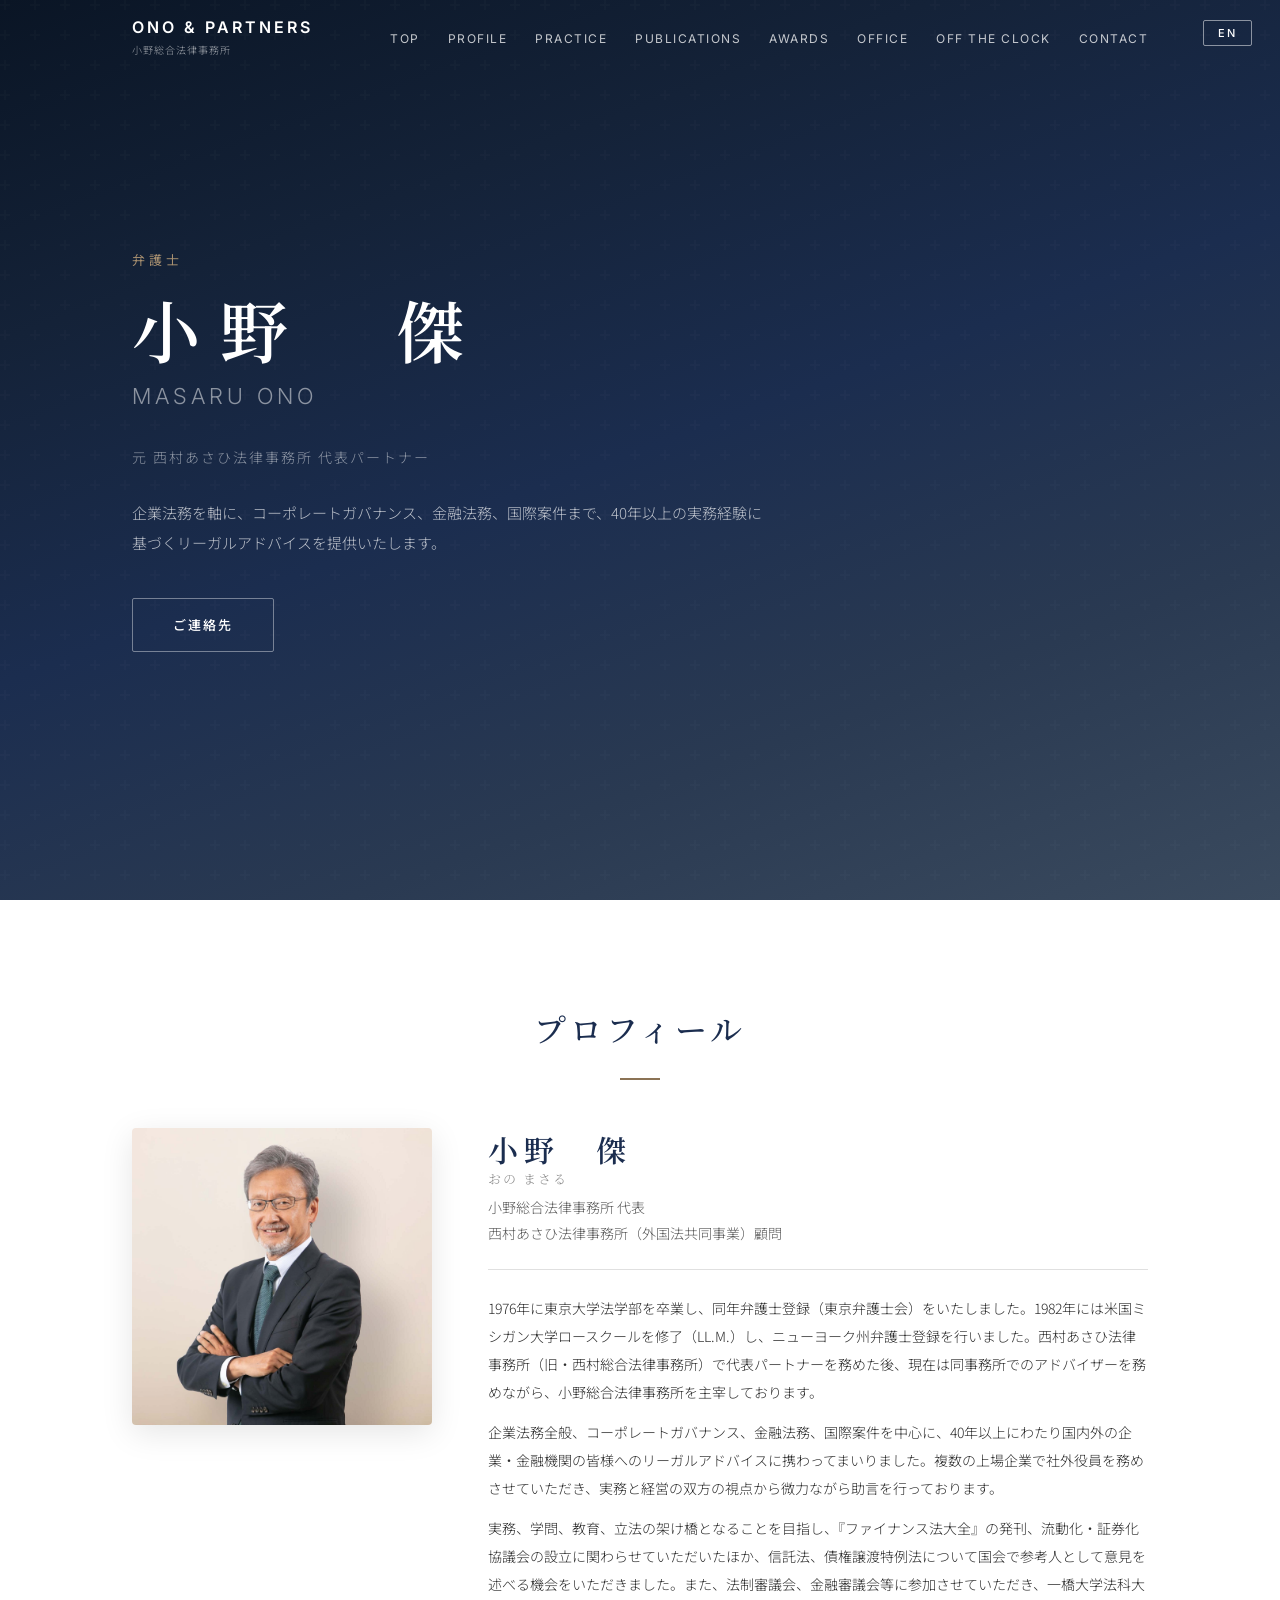
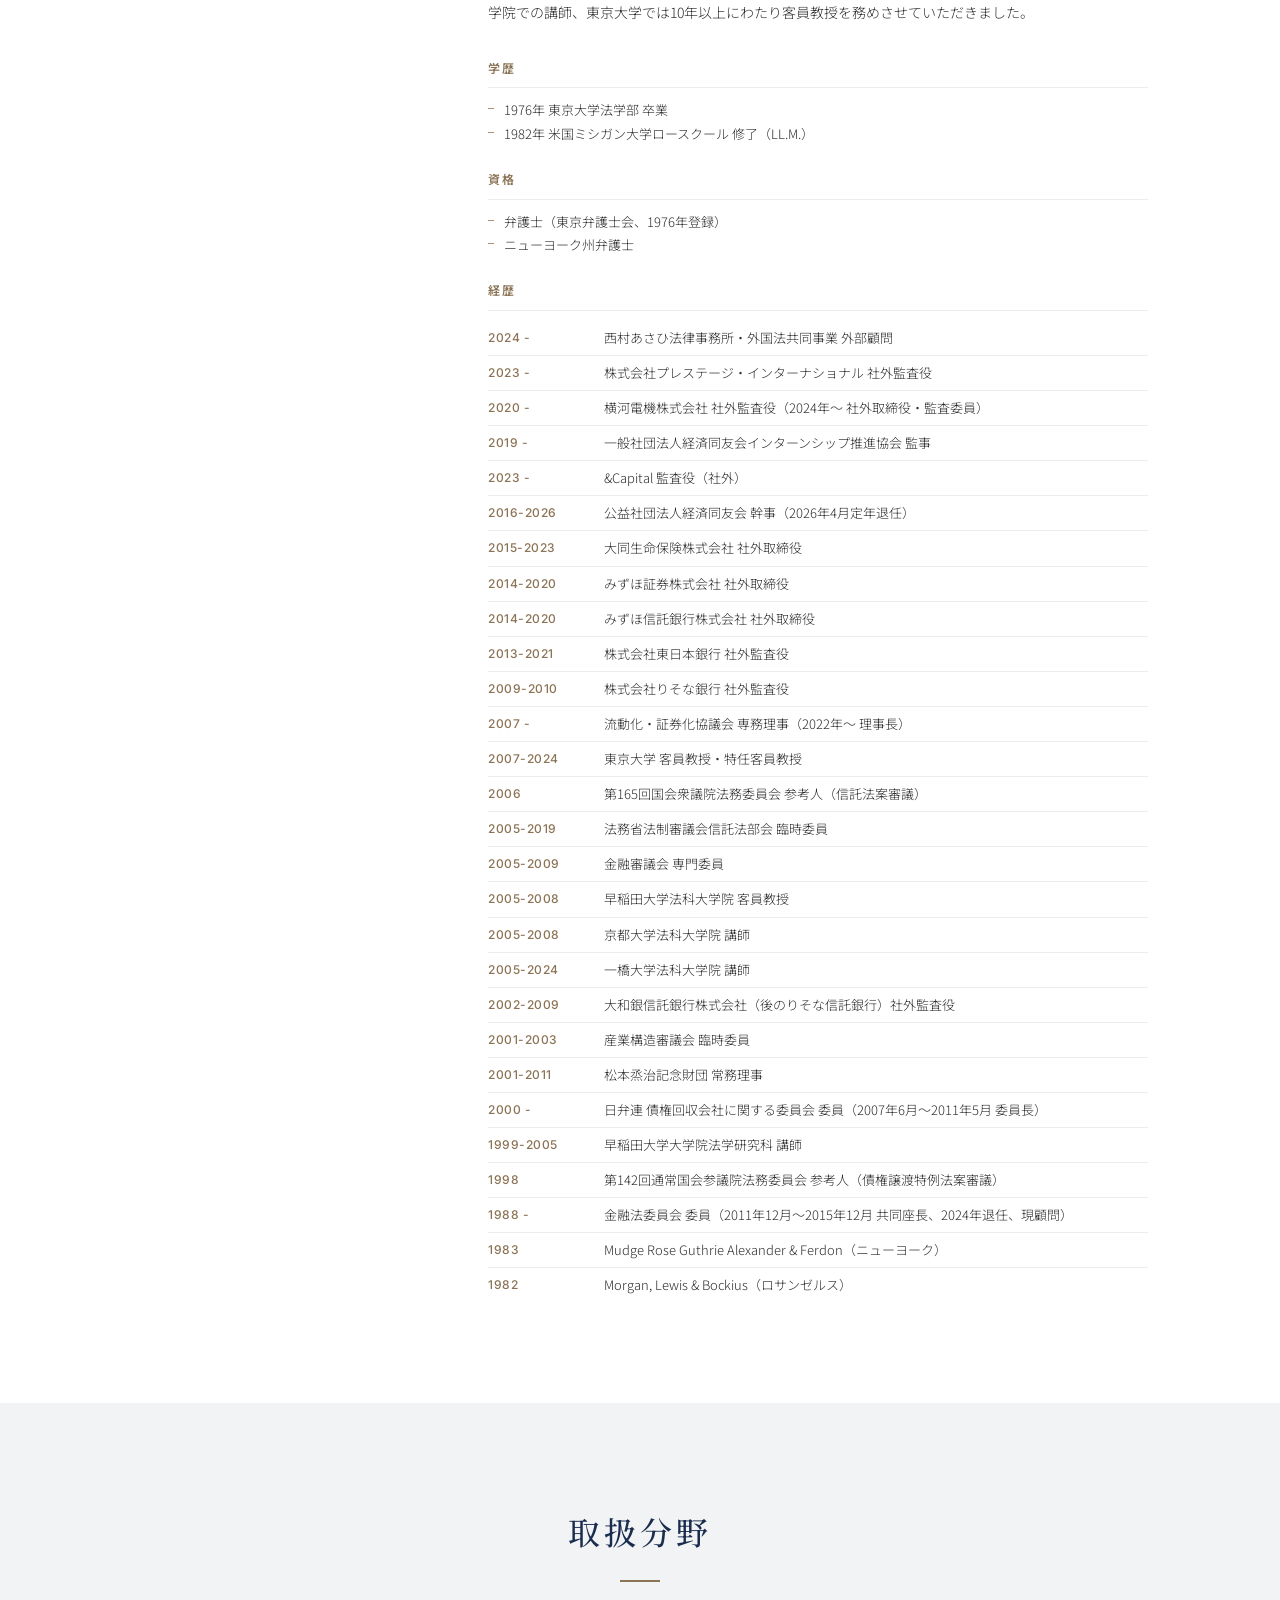
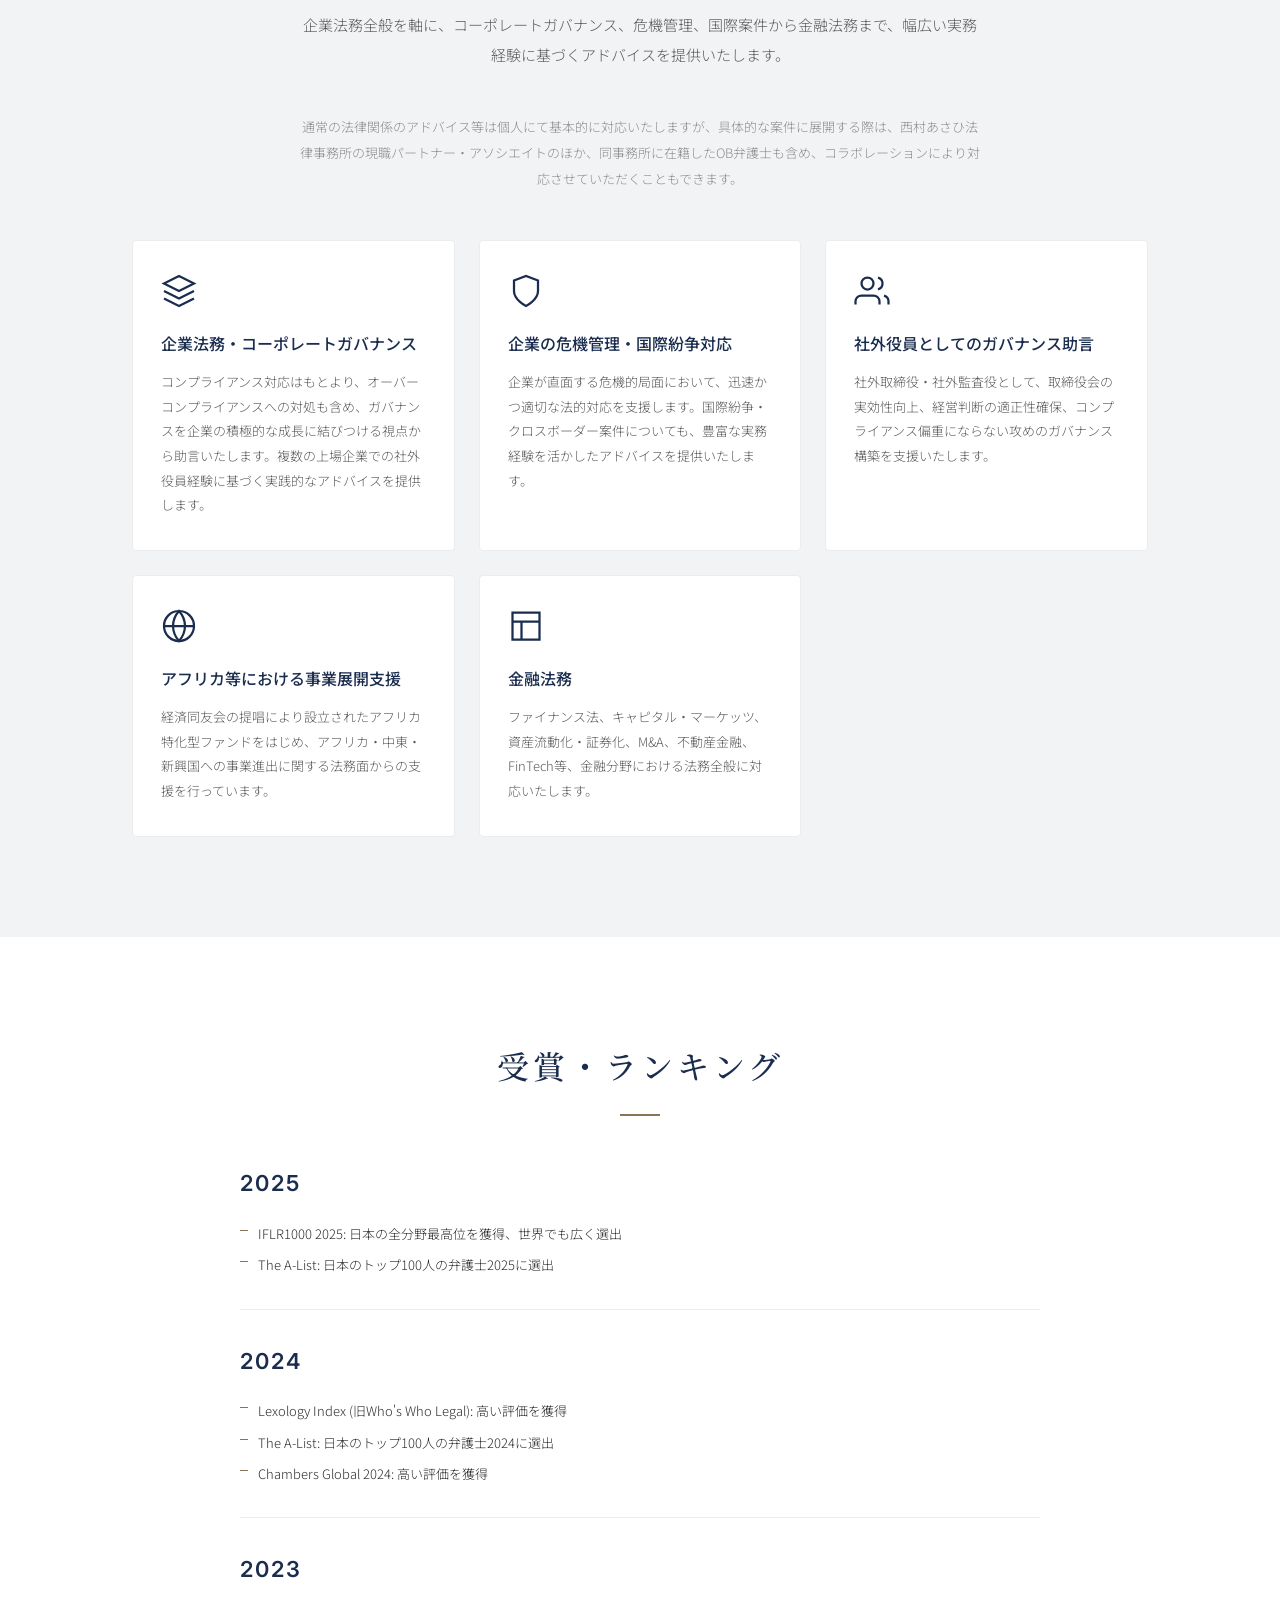
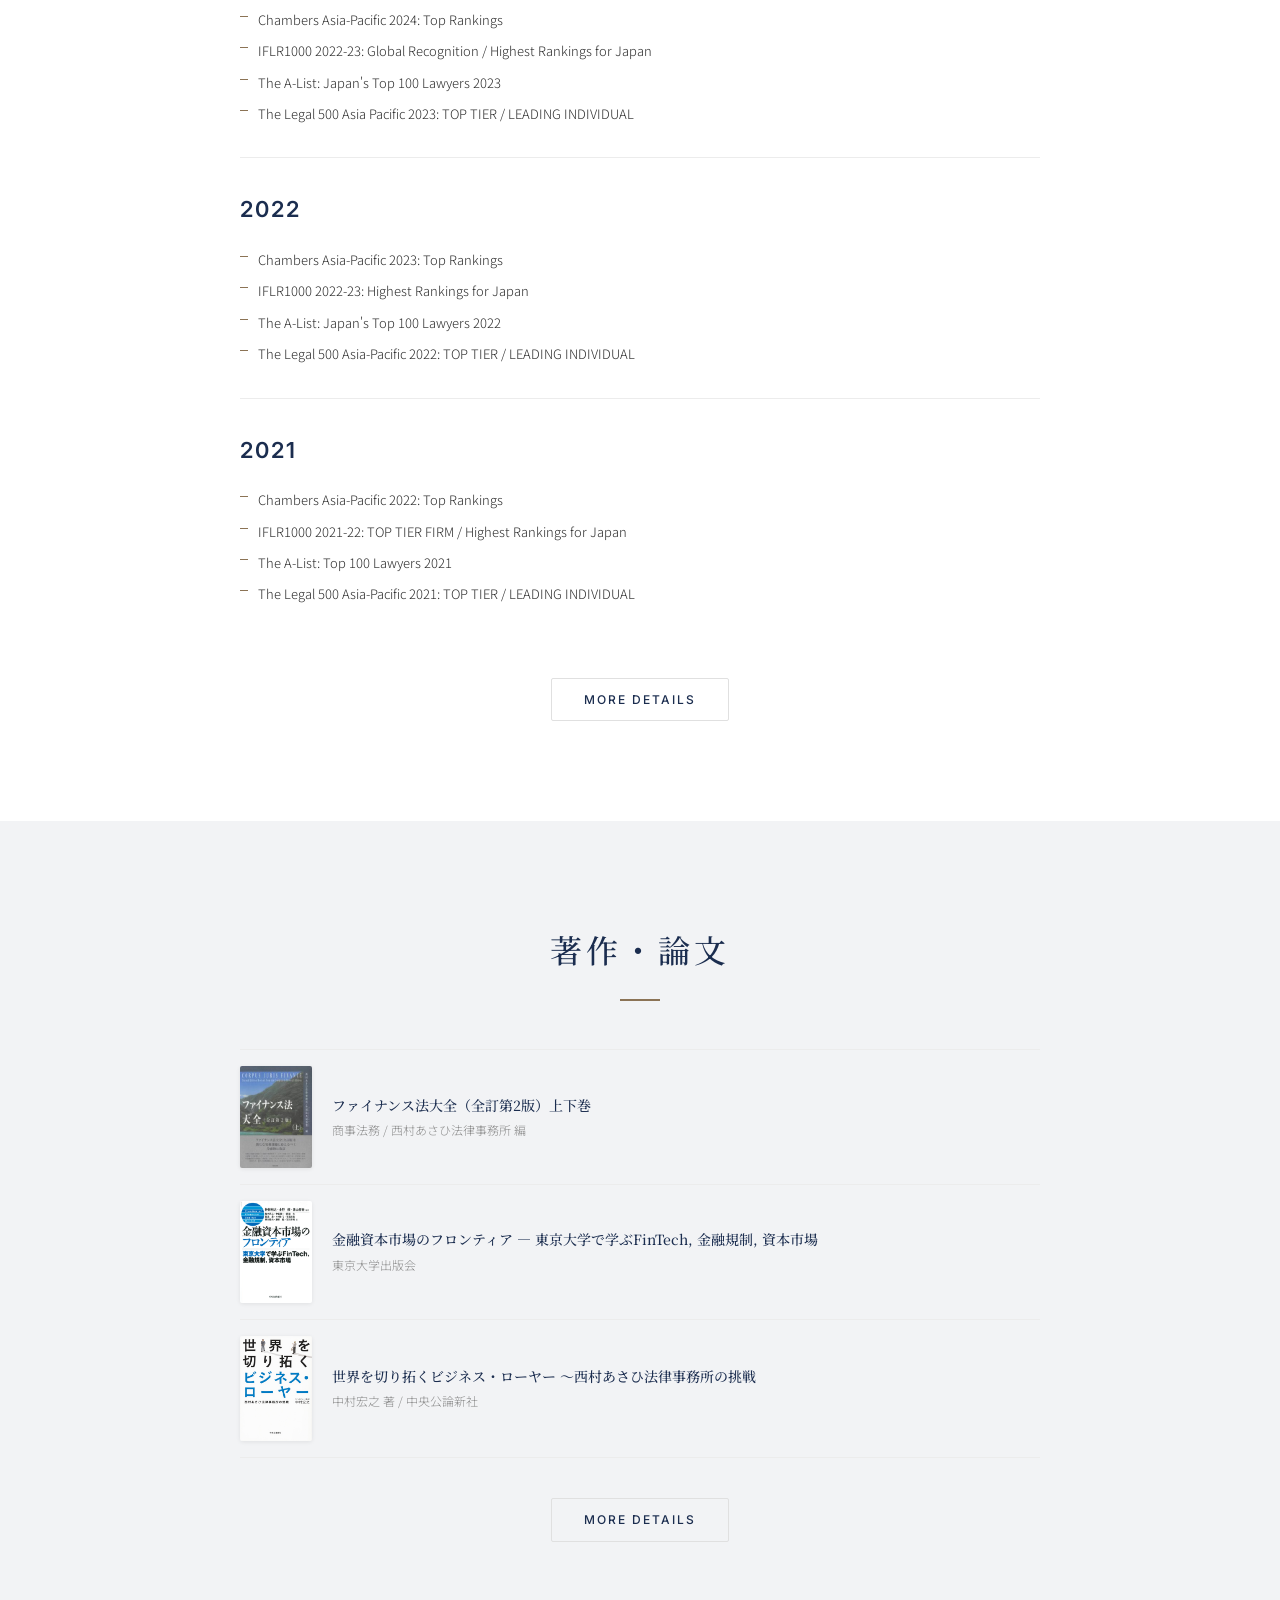
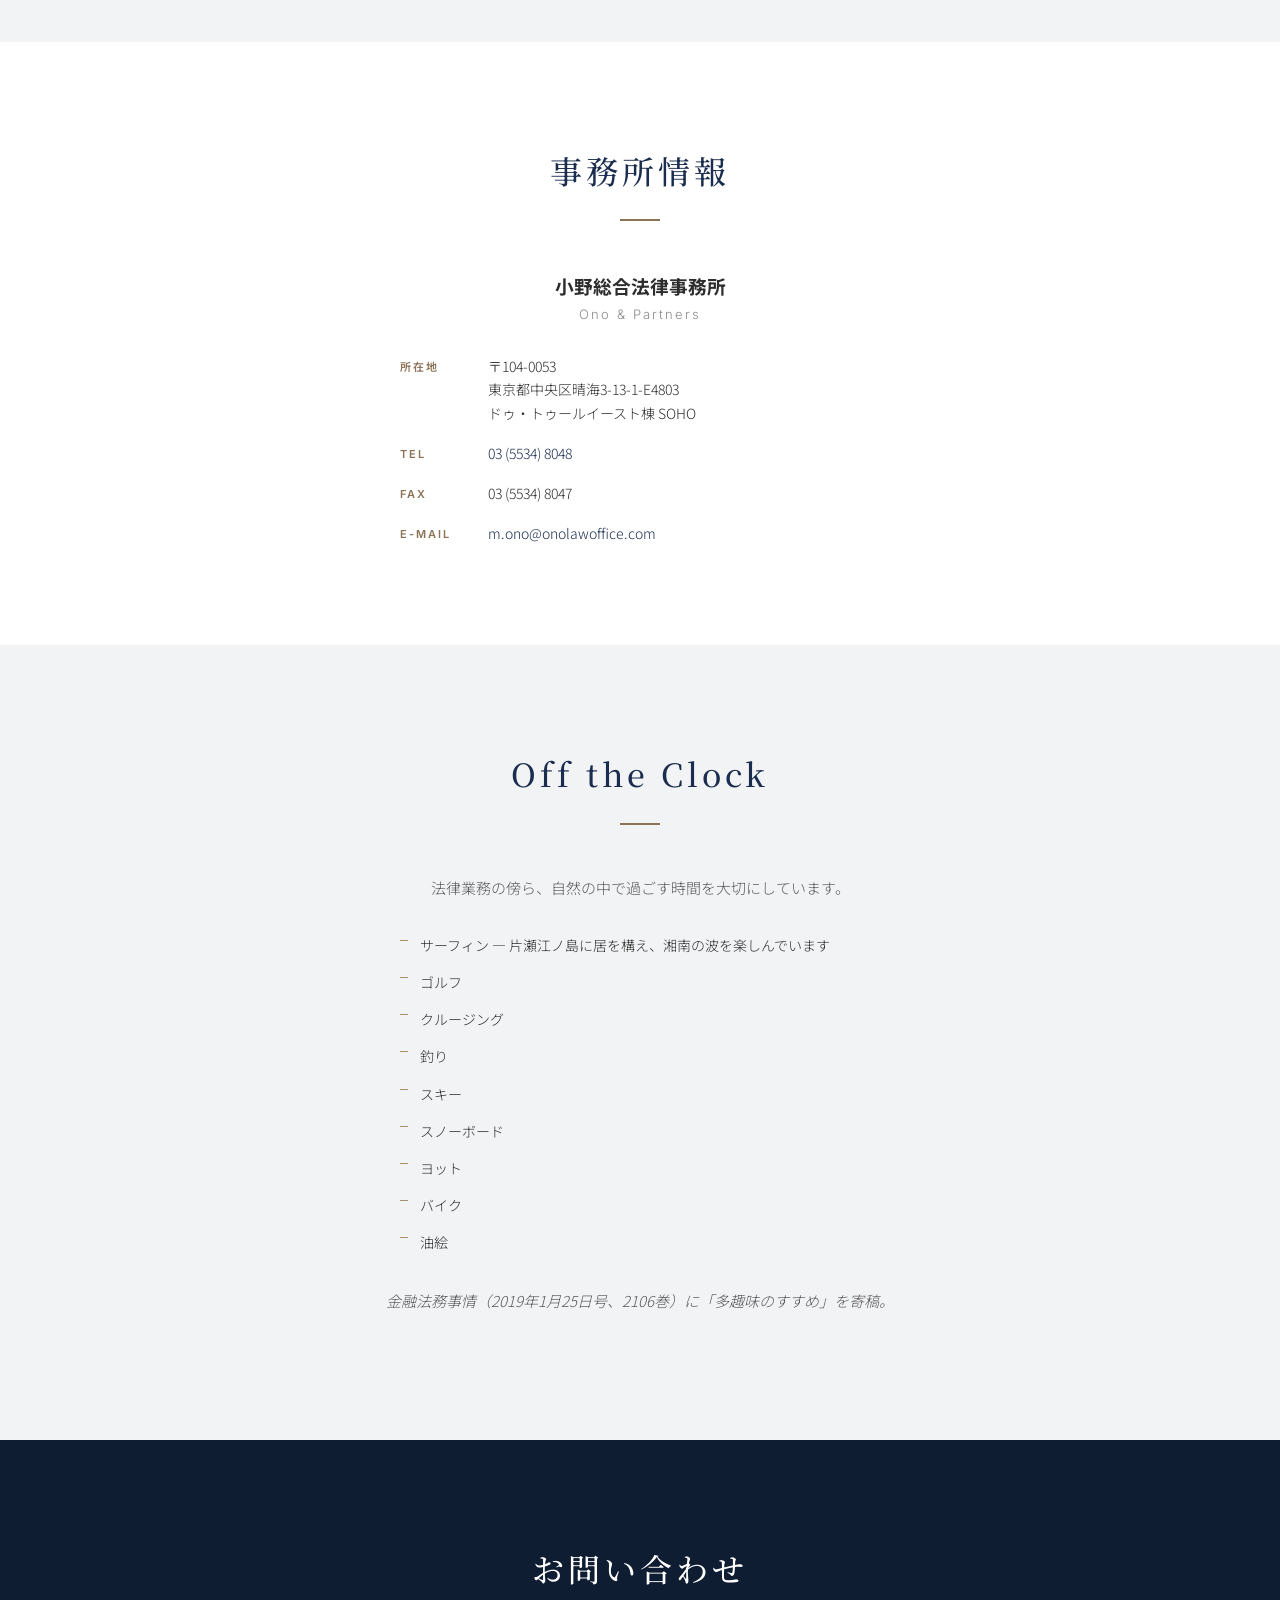
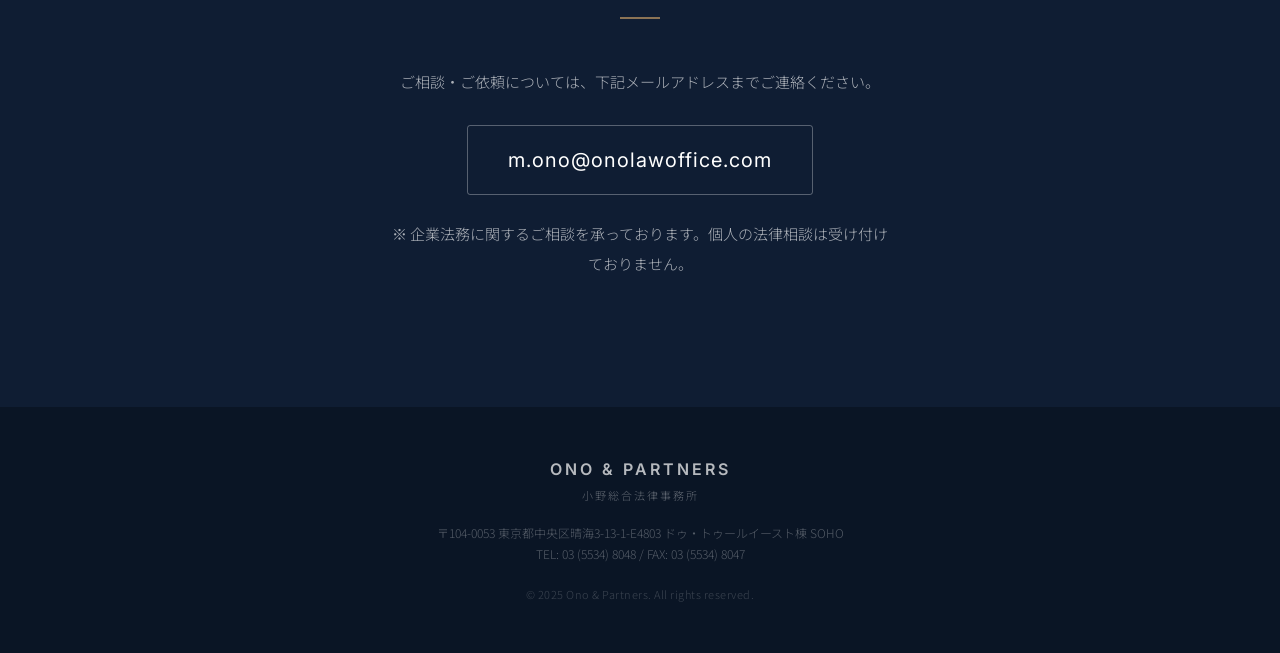
==== commit f7703325: "Update profile text and SEO metadata - Replace profile bio with humble first-person tone (いたしました、   " ====
--- a/index.html
+++ b/index.html
@@ -3,8 +3,14 @@
 <head>
     <meta charset="UTF-8">
     <meta name="viewport" content="width=device-width, initial-scale=1.0">
-    <title>小野総合法律事務所 | Ono & Partners</title>
-    <meta name="description" content="小野総合法律事務所（Ono & Partners）。代表弁護士 小野傑。企業法務・コーポレートガバナンス・金融法務を中心に、企業顧問として幅広いリーガルサービスを提供。">
+    <title>小野総合法律事務所（Ono & Partners）公式サイト｜弁護士 小野 傑</title>
+    <meta name="description" content="弁護士 小野傑。西村あさひ法律事務所 元代表パートナー。企業法務・コーポレートガバナンス・金融法務・国際案件を中心に、40年以上の実務経験。小野総合法律事務所 代表。">
+    <meta property="og:title" content="小野総合法律事務所（Ono & Partners）公式サイト｜弁護士 小野 傑">
+    <meta property="og:description" content="弁護士 小野傑。西村あさひ法律事務所 元代表パートナー。企業法務・コーポレートガバナンス・金融法務・国際案件を中心に、40年以上の実務経験。小野総合法律事務所 代表。">
+    <meta property="og:type" content="website">
+    <meta property="og:url" content="https://ono-law-office.github.io/ono-partners/">
+    <meta name="title:en" content="Ono & Partners | Attorney Masaru Ono - Official Website">
+    <meta name="description:en" content="Masaru Ono, Attorney at Law. Former Managing Partner of Nishimura & Asahi. Over 40 years of experience in corporate law, governance, financial regulation, and international matters.">
     <link rel="canonical" href="https://ono-law-office.github.io/ono-partners/">
     <link rel="preconnect" href="https://fonts.googleapis.com">
     <link rel="preconnect" href="https://fonts.gstatic.com" crossorigin>
@@ -71,9 +77,9 @@
                     <p class="profile-title" data-ja="西村あさひ法律事務所（外国法共同事業）顧問" data-en="Counsel, Nishimura & Asahi (Gaikokuho Kyodo Jigyo)">西村あさひ法律事務所（外国法共同事業）顧問</p>
 
                     <div class="profile-bio">
-                        <p data-ja="1976年東京大学法学部卒業、同年弁護士登録（東京弁護士会）。1982年米国ミシガン大学ロースクール修了（LL.M.）、ニューヨーク州弁護士登録。西村あさひ法律事務所（旧・西村総合法律事務所）代表パートナーを経て、現在は小野総合法律事務所を主宰。" data-en="Graduated from the University of Tokyo, Faculty of Law in 1976 and admitted to the Japan Bar (Tokyo Bar Association) the same year. Completed LL.M. at the University of Michigan Law School in 1982 and admitted to the New York Bar. After serving as Representative Partner of Nishimura & Asahi, he now heads Ono & Partners.">1976年東京大学法学部卒業、同年弁護士登録（東京弁護士会）。1982年米国ミシガン大学ロースクール修了（LL.M.）、ニューヨーク州弁護士登録。西村あさひ法律事務所（旧・西村総合法律事務所）代表パートナーを経て、現在は小野総合法律事務所を主宰。</p>
-                        <p data-ja="企業法務全般、コーポレートガバナンス、金融法務、国際案件を中心に、40年以上にわたり国内外の企業・金融機関に対するリーガルアドバイスに従事。複数の上場企業で社外役員を務め、実務と経営の双方の視点から助言を行っている。" data-en="For over 40 years, he has advised domestic and international corporations and financial institutions on general corporate law, corporate governance, finance law, and international matters. Having served as outside director and auditor for multiple listed companies, he provides counsel informed by both legal practice and management perspective.">企業法務全般、コーポレートガバナンス、金融法務、国際案件を中心に、40年以上にわたり国内外の企業・金融機関に対するリーガルアドバイスに従事。複数の上場企業で社外役員を務め、実務と経営の双方の視点から助言を行っている。</p>
-                        <p data-ja="実務、学問、教育、立法の架け橋として、『ファイナンス法大全』の発刊、流動化・証券化協議会の設立、信託法、債権譲渡特例法について国会で参考人としての意見表明、法制審議会、金融審議会等への参加、一橋大法科大学院での講師のほか、東京大学では10年以上にわたり客員教授を担当してきた。" data-en="Bridging practice, academia, education, and legislation — he has published 'Corpus Juris Finance,' established the Securitization and Structured Finance Council, provided expert testimony before the National Diet on the Trust Act and the Special Provisions Act for Assignment of Claims, participated in the Legislative Council and Financial System Council, lectured at Hitotsubashi University Law School, and served as Visiting Professor at the University of Tokyo for over a decade.">実務、学問、教育、立法の架け橋として、『ファイナンス法大全』の発刊、流動化・証券化協議会の設立、信託法、債権譲渡特例法について国会で参考人としての意見表明、法制審議会、金融審議会等への参加、一橋大法科大学院での講師のほか、東京大学では10年以上にわたり客員教授を担当してきた。</p>
+                        <p data-ja="1976年に東京大学法学部を卒業し、同年弁護士登録（東京弁護士会）をいたしました。1982年には米国ミシガン大学ロースクールを修了（LL.M.）し、ニューヨーク州弁護士登録を行いました。西村あさひ法律事務所（旧・西村総合法律事務所）で代表パートナーを務めた後、現在は同事務所でのアドバイザーを務めながら、小野総合法律事務所を主宰しております。" data-en="I graduated from the University of Tokyo, Faculty of Law in 1976 and was admitted to the Japan Bar (Tokyo Bar Association) the same year. In 1982, I completed my LL.M. at the University of Michigan Law School and was admitted to the New York Bar. After serving as Representative Partner of Nishimura & Asahi, I now serve as an advisor to the firm while heading Ono & Partners.">1976年に東京大学法学部を卒業し、同年弁護士登録（東京弁護士会）をいたしました。1982年には米国ミシガン大学ロースクールを修了（LL.M.）し、ニューヨーク州弁護士登録を行いました。西村あさひ法律事務所（旧・西村総合法律事務所）で代表パートナーを務めた後、現在は同事務所でのアドバイザーを務めながら、小野総合法律事務所を主宰しております。</p>
+                        <p data-ja="企業法務全般、コーポレートガバナンス、金融法務、国際案件を中心に、40年以上にわたり国内外の企業・金融機関の皆様へのリーガルアドバイスに携わってまいりました。複数の上場企業で社外役員を務めさせていただき、実務と経営の双方の視点から微力ながら助言を行っております。" data-en="For over 40 years, I have been involved in providing legal advice to domestic and international corporations and financial institutions, focusing on general corporate law, corporate governance, finance law, and international matters. I have had the privilege of serving as outside director and auditor for multiple listed companies, offering counsel from both legal and management perspectives.">企業法務全般、コーポレートガバナンス、金融法務、国際案件を中心に、40年以上にわたり国内外の企業・金融機関の皆様へのリーガルアドバイスに携わってまいりました。複数の上場企業で社外役員を務めさせていただき、実務と経営の双方の視点から微力ながら助言を行っております。</p>
+                        <p data-ja="実務、学問、教育、立法の架け橋となることを目指し、『ファイナンス法大全』の発刊、流動化・証券化協議会の設立に関わらせていただいたほか、信託法、債権譲渡特例法について国会で参考人として意見を述べる機会をいただきました。また、法制審議会、金融審議会等に参加させていただき、一橋大学法科大学院での講師、東京大学では10年以上にわたり客員教授を務めさせていただきました。" data-en="Aspiring to bridge practice, academia, education, and legislation, I have had the opportunity to contribute to the publication of 'Corpus Juris Finance' and the establishment of the Securitization and Structured Finance Council. I was also given the opportunity to provide expert testimony before the National Diet on the Trust Act and the Special Provisions Act for Assignment of Claims. Additionally, I have participated in the Legislative Council and Financial System Council, served as lecturer at Hitotsubashi University Law School, and as Visiting Professor at the University of Tokyo for over a decade.">実務、学問、教育、立法の架け橋となることを目指し、『ファイナンス法大全』の発刊、流動化・証券化協議会の設立に関わらせていただいたほか、信託法、債権譲渡特例法について国会で参考人として意見を述べる機会をいただきました。また、法制審議会、金融審議会等に参加させていただき、一橋大学法科大学院での講師、東京大学では10年以上にわたり客員教授を務めさせていただきました。</p>
                     </div>
 
                     <div class="profile-details">
